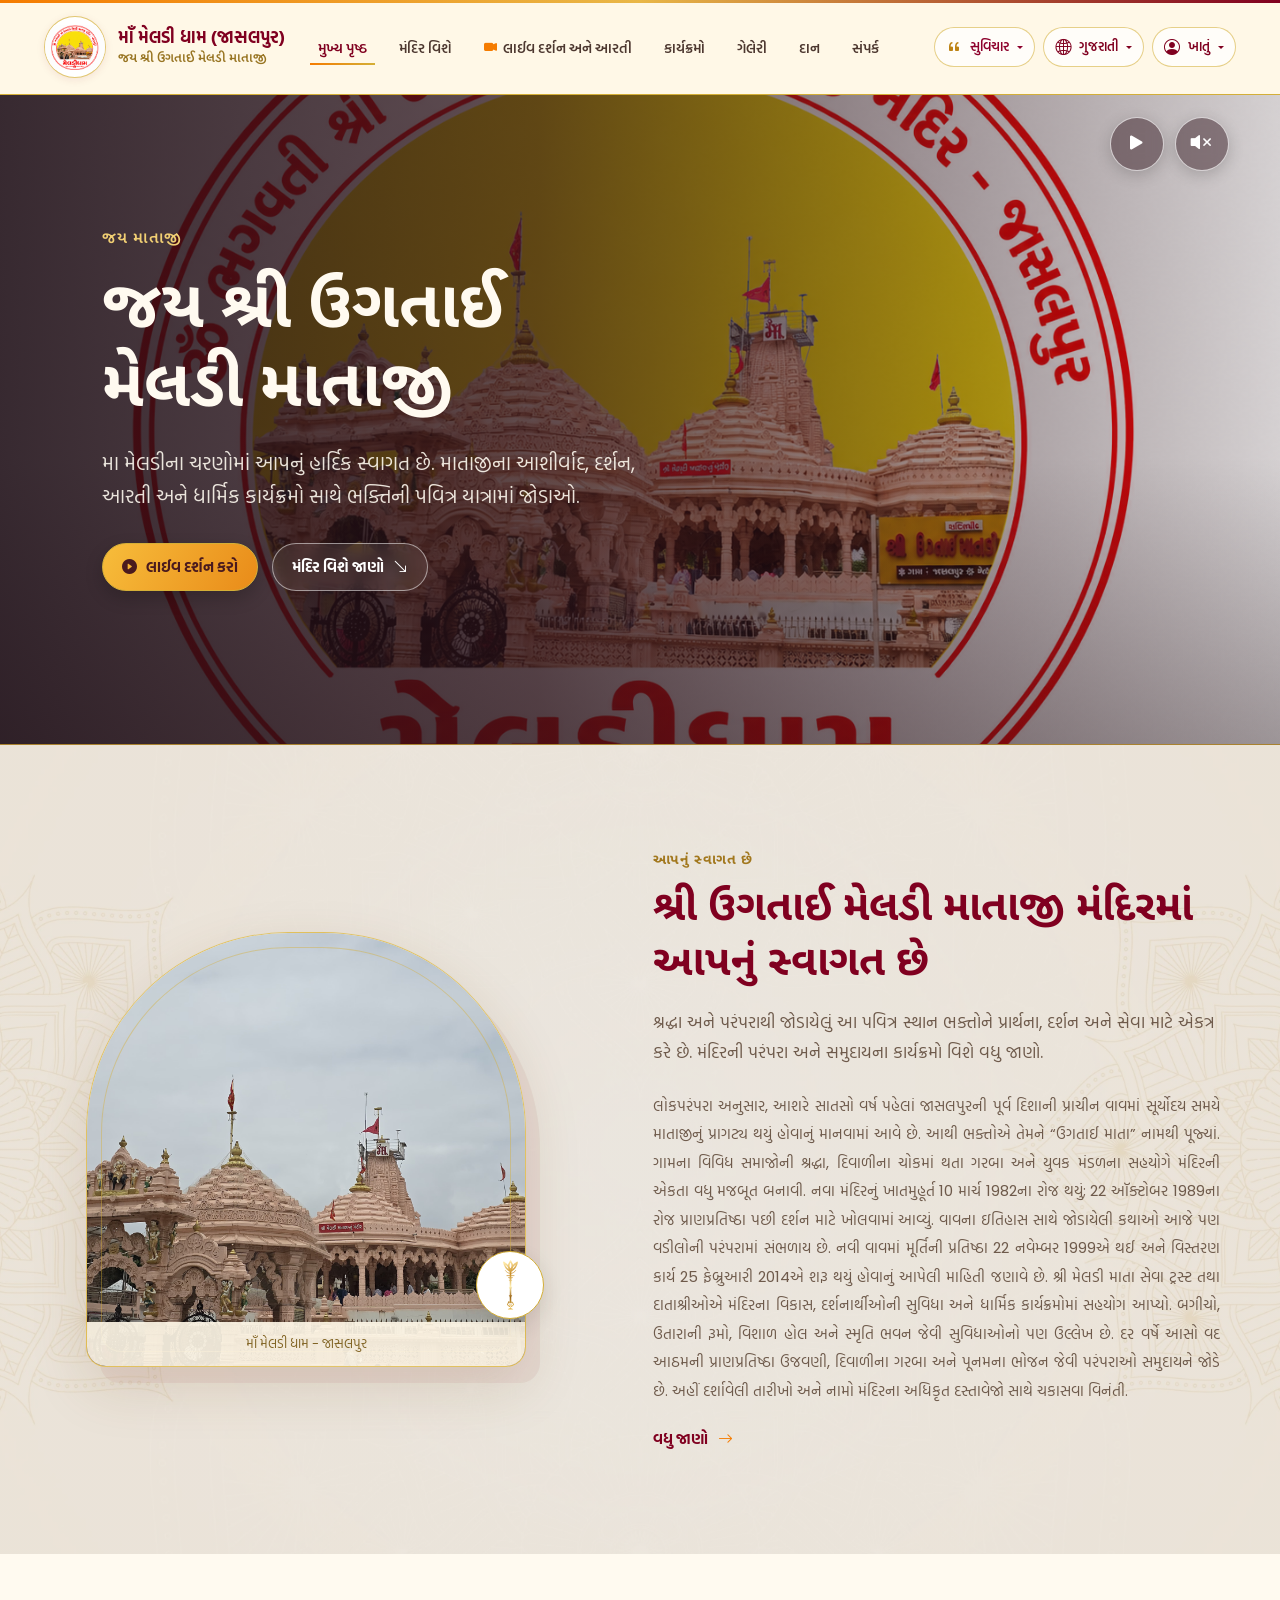
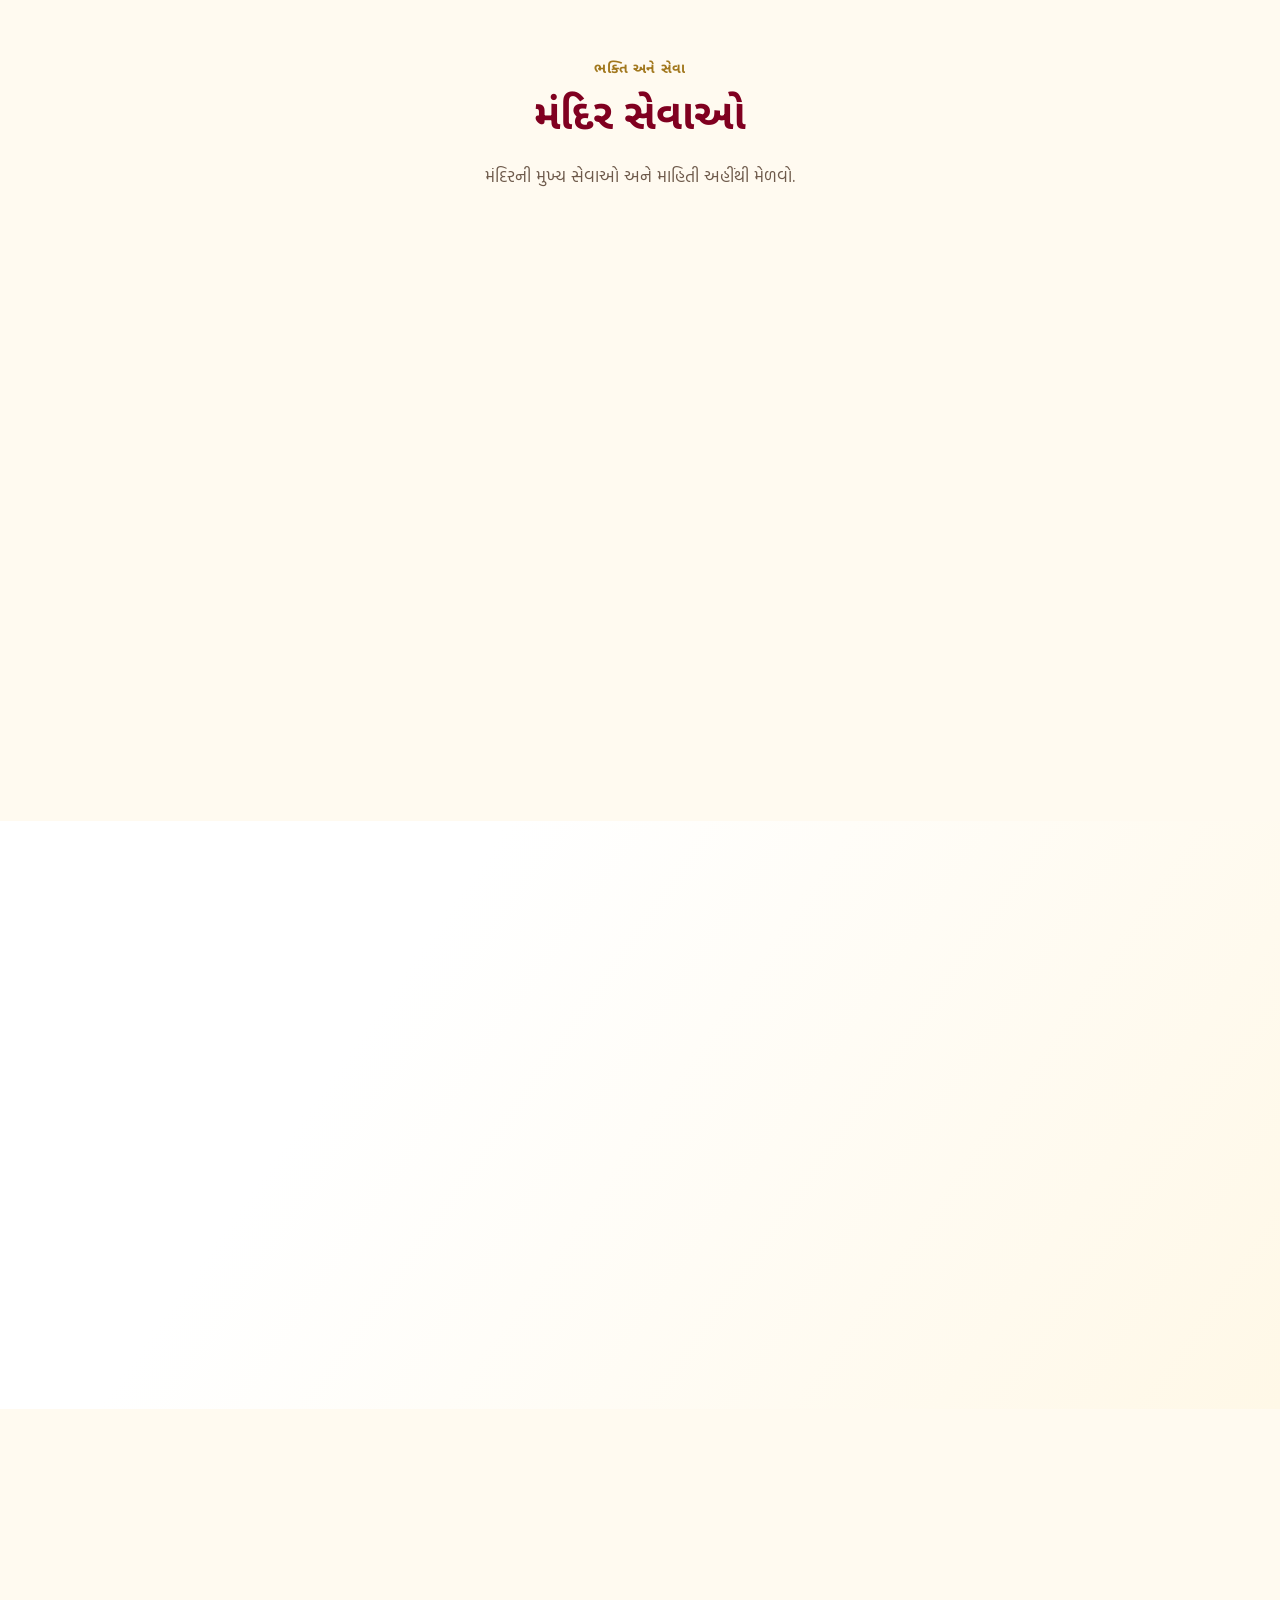
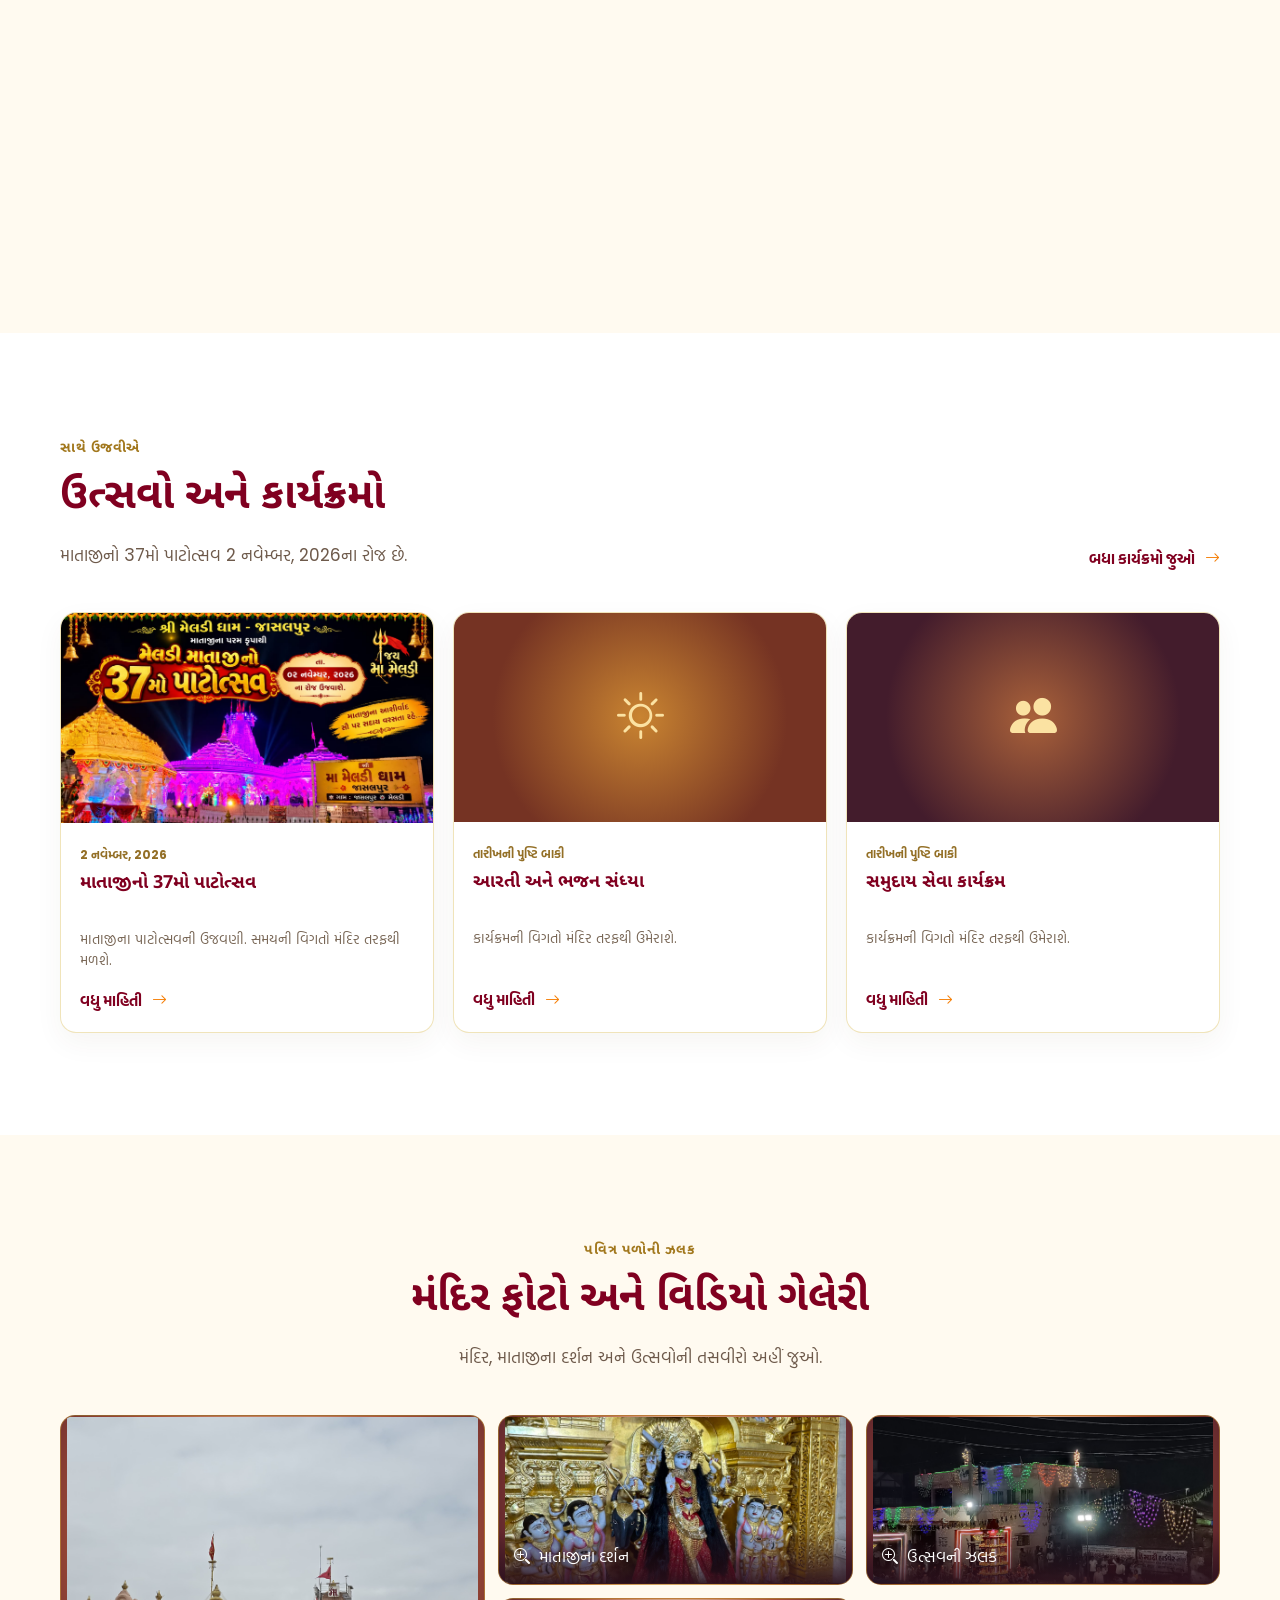
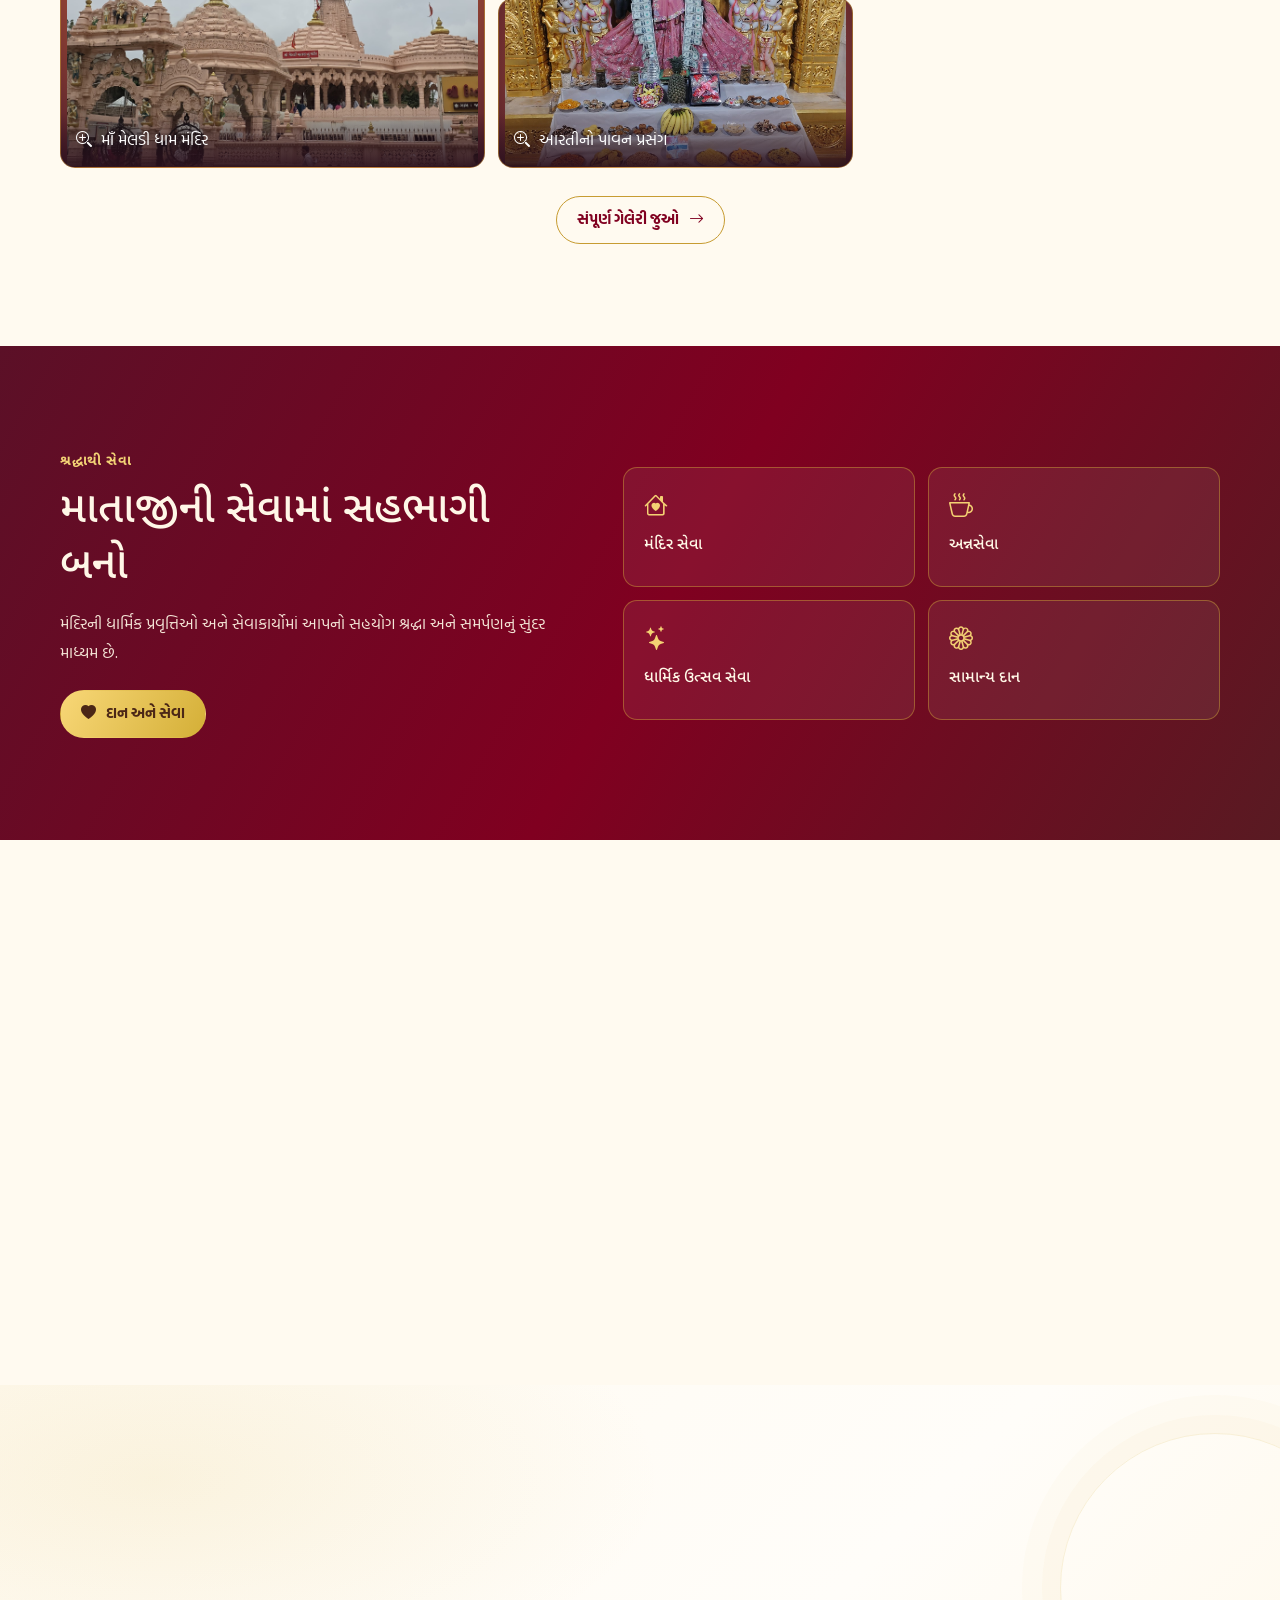
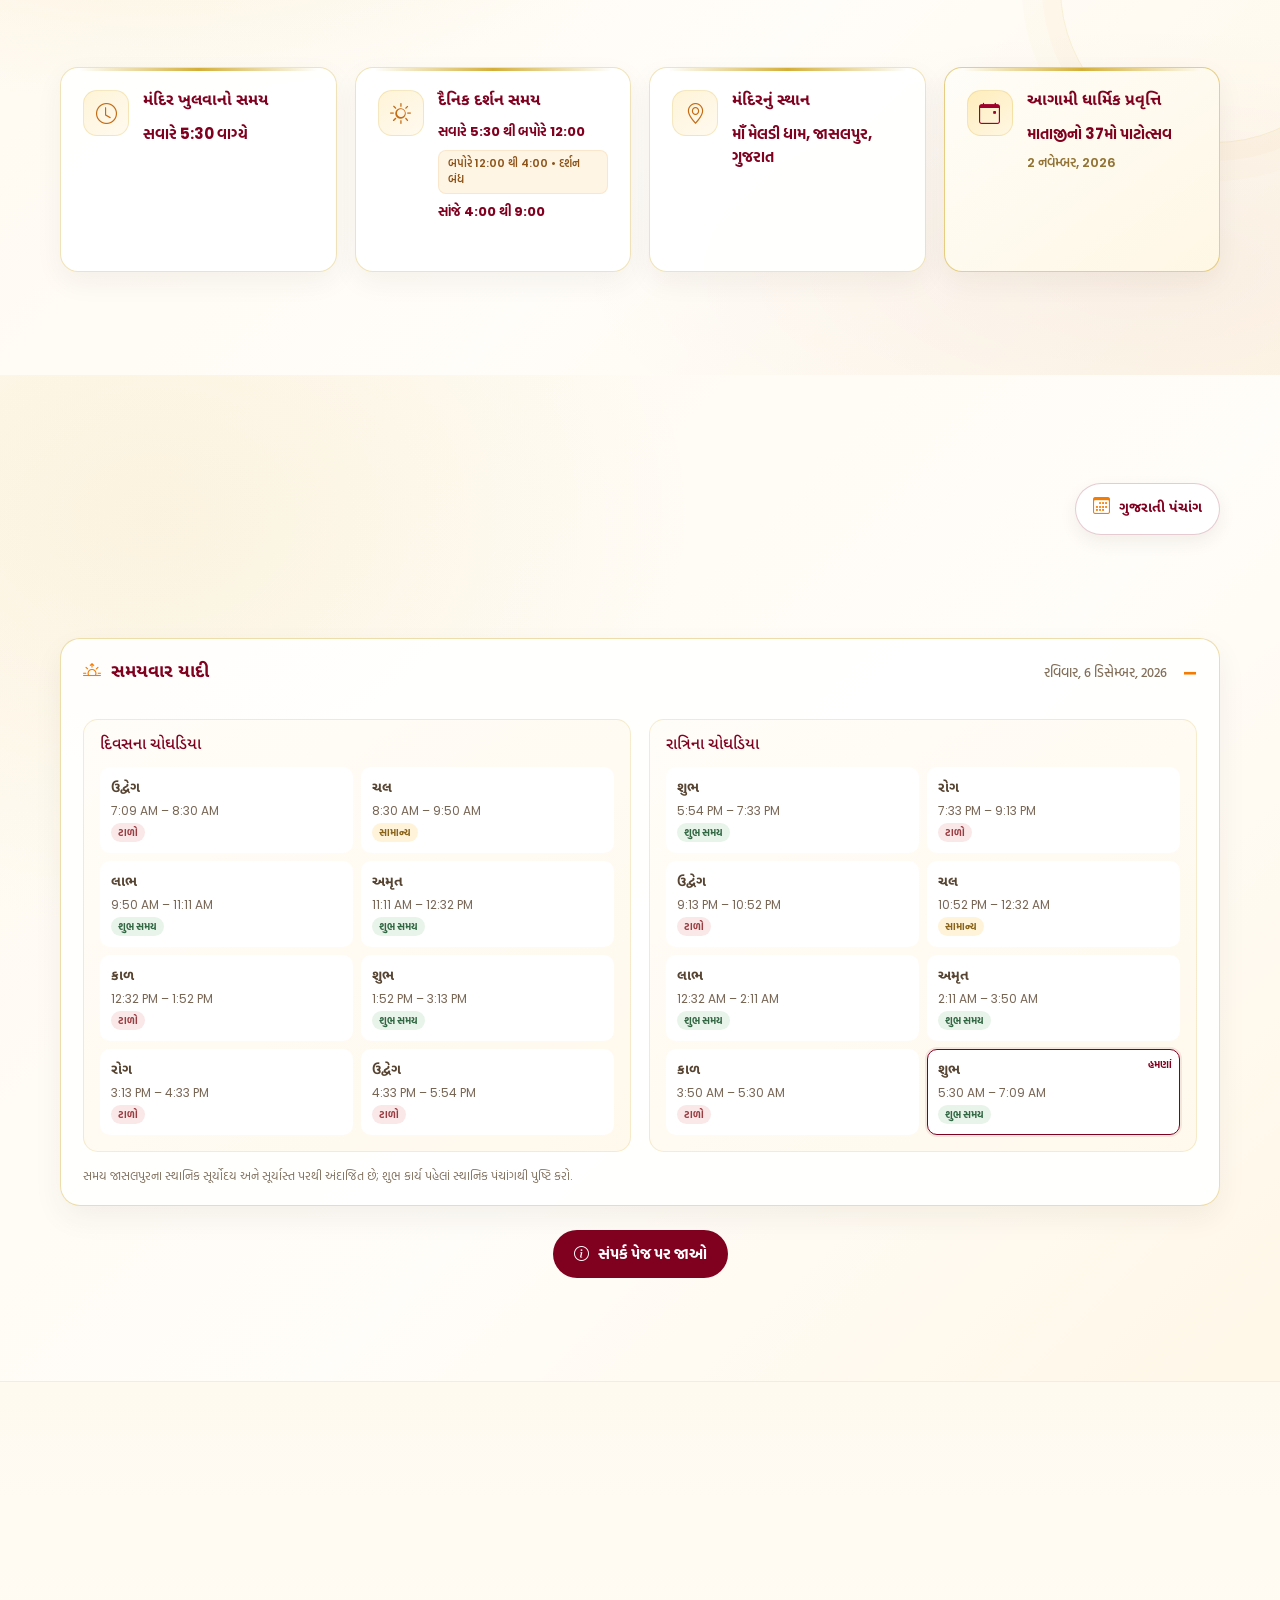
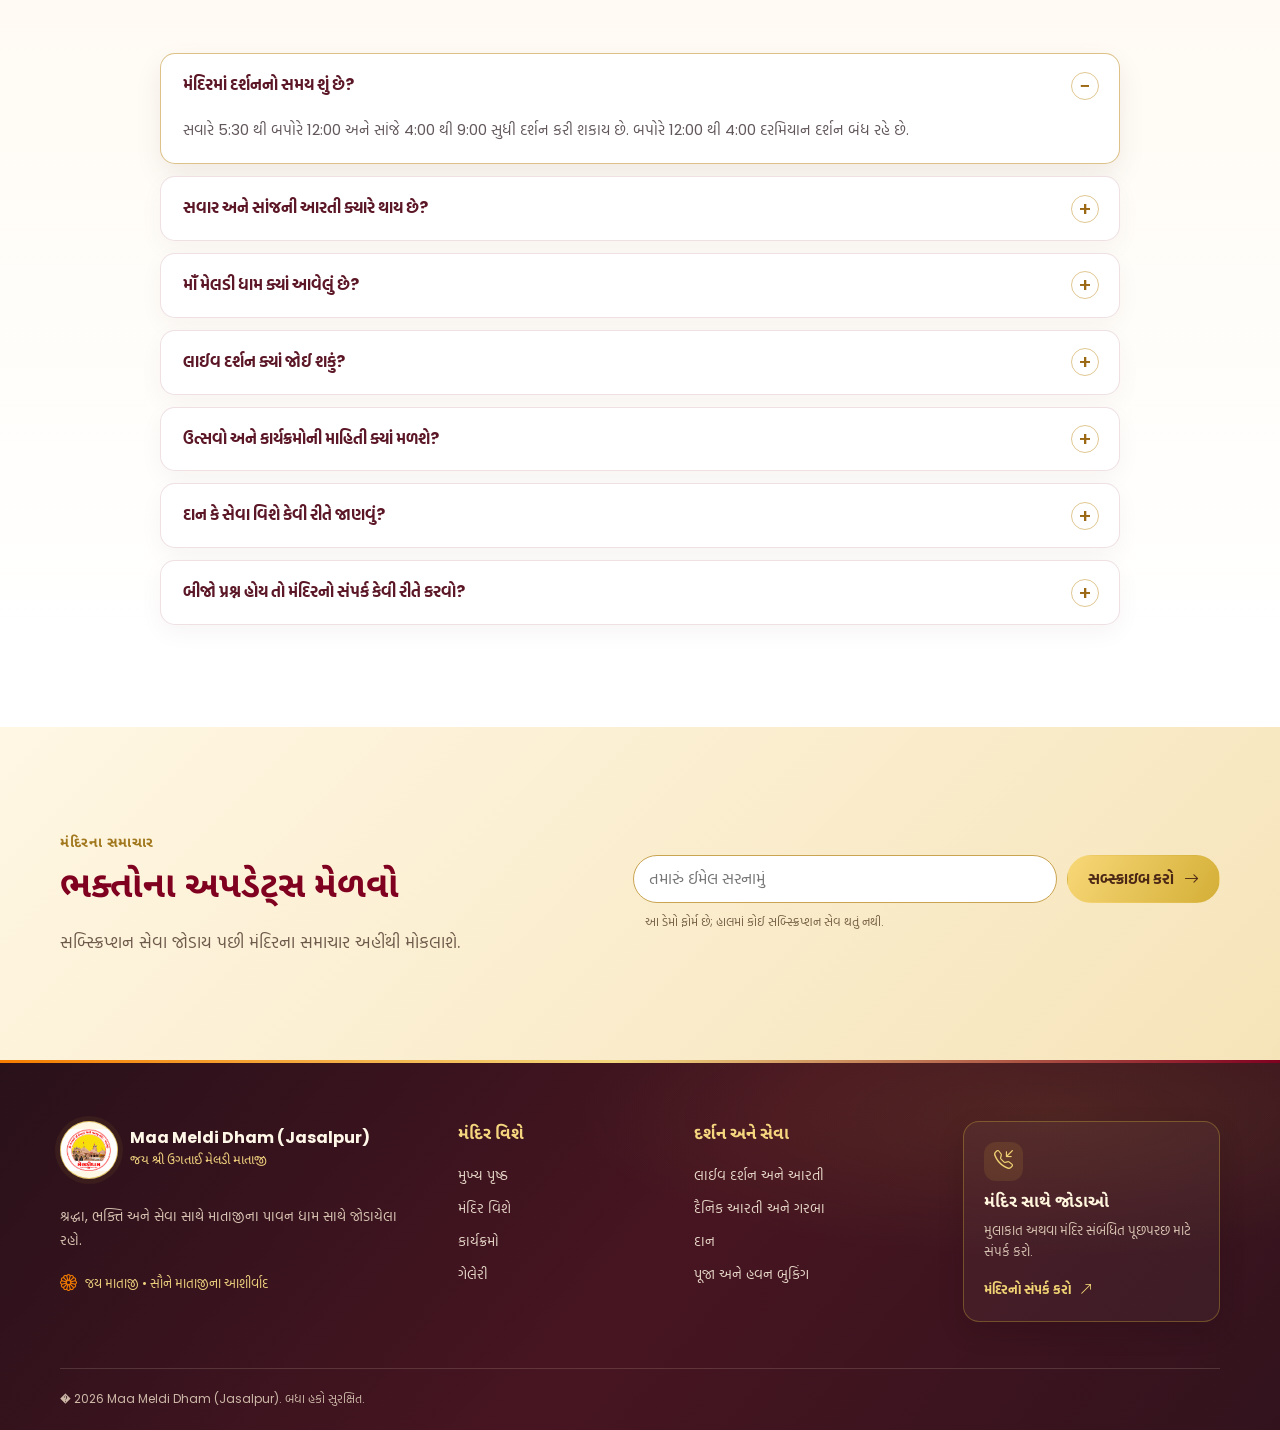
==== index.html @ 7992f013 "update on 03/11/2026" ====
<!doctype html>
<html lang="gu">
<head>
  <meta charset="utf-8">
  <meta name="viewport" content="width=device-width, initial-scale=1">
  <meta name="theme-color" content="#fff8e7">
  <meta name="description" content="???? ????? ????? हिन्दी ગુજરાતી ?????, ????, ???? ??? ગુજરાતી????? हिन्दी.">
  <title>Maa Meldi Dham (Jasalpur)</title>
  <link rel="preconnect" href="https://fonts.googleapis.com">
  <link rel="preconnect" href="https://fonts.gstatic.com" crossorigin>
  <link href="https://fonts.googleapis.com/css2?family=Hind+Vadodara:wght@400;500;600;700&family=Noto+Sans+Gujarati:wght@400;500;600;700&display=swap" rel="stylesheet">
  <link href="https://fonts.googleapis.com/css2?family=Poppins:wght@400;500;600;700&display=swap" rel="stylesheet">
  <link href="https://cdn.jsdelivr.net/npm/bootstrap@5.3.3/dist/css/bootstrap.min.css" rel="stylesheet">
  <link href="https://cdn.jsdelivr.net/npm/bootstrap-icons@1.11.3/font/bootstrap-icons.min.css" rel="stylesheet">
  <link href="css/style.css" rel="stylesheet">
</head>
<body data-page="home">
  <header class="site-header" id="siteHeader">
    <nav class="navbar navbar-expand-xl temple-navbar" aria-label="Main navigation">
      <div class="container-fluid header-shell">
        <a class="brand-lockup" href="index.html" aria-label="જય શ્રી ઉગતાઈ મેલડી માતાજી">
          <span class="brand-mark">
            <img src="assets/images/ugtai-mataji-logo.png" alt="જય શ્રી ઉગતાઈ મેલડી માતાજી" onerror="this.onerror=null;this.src='assets/image/logo.png'">
          </span>
          <span class="brand-copy">
            <span class="brand-name">માઁ મેલડી ધામ (જાસલપુર)</span>
            <span class="brand-subtitle" lang="gu">જય શ્રી ઉગતાઈ મેલડી માતાજી</span>
          </span>
        </a>

        <button class="navbar-toggler menu-toggle" type="button" data-bs-toggle="collapse" data-bs-target="#headerNavigation" aria-controls="headerNavigation" aria-expanded="false" aria-label="Toggle navigation">
          <span class="toggle-lines" aria-hidden="true"><span></span><span></span><span></span></span>
        </button>

        <div class="collapse navbar-collapse" id="headerNavigation">
          <ul class="navbar-nav primary-nav mx-xl-auto">
            <li class="nav-item"><a class="nav-link" href="index.html" data-i18n="navHome">Home</a></li>
            <li class="nav-item"><a class="nav-link" href="about.html" data-i18n="navAbout">About</a></li>
            <li class="nav-item"><a class="nav-link" href="live-darshan.html"><i class="bi bi-camera-video-fill live-icon" aria-hidden="true"></i> <span data-i18n="navLive">Live Darshan &amp; Aarti</span></a></li>
            <li class="nav-item"><a class="nav-link" href="events.html" data-i18n="navEvents">Events</a></li>
            <li class="nav-item"><a class="nav-link" href="gallery.html" data-i18n="navGallery">Gallery</a></li>
            <li class="nav-item"><a class="nav-link" href="donation.html" data-i18n="navDonation">Donation</a></li>
            <li class="nav-item"><a class="nav-link" href="contact.html" data-i18n="navContact">Contact</a></li>
          </ul>

          <div class="header-actions">
            <div class="dropdown thought-dropdown"><button type="button" class="action-button thought-button dropdown-toggle" id="thoughtMenu" data-bs-toggle="dropdown" aria-expanded="false"><i class="bi bi-quote" aria-hidden="true"></i><span data-i18n="thoughtButton">સુવિચાર</span></button><div class="dropdown-menu dropdown-menu-end thought-menu" aria-labelledby="thoughtMenu"><span class="thought-menu-kicker" data-i18n="thoughtKicker">આજનો સુવિચાર</span><p data-i18n="thoughtText">સેવા, શ્રદ્ધા અને સદભાવથી જીવન સુંદર બને છે.</p><span class="thought-menu-blessing" data-i18n="thoughtBlessing">જય માતાજી</span></div></div>
            <div class="dropdown">
              <button type="button" class="action-button language-button dropdown-toggle" id="languageMenu" data-bs-toggle="dropdown" aria-expanded="false" aria-label="Select language">
                <i class="bi bi-globe2" aria-hidden="true"></i><span class="selected-language">ગુજરાતી</span>
              </button>
              <ul class="dropdown-menu dropdown-menu-end temple-menu" aria-labelledby="languageMenu">
                <li><button class="dropdown-item language-option" type="button" data-language="gu" data-label="ગુજરાતી"><span lang="gu">ગુજરાતી</span><i class="bi bi-check2 selected-check" aria-hidden="true"></i></button></li>
                <li><button class="dropdown-item language-option" type="button" data-language="hi" data-label="हिन्दी"><span lang="hi">हिन्दी</span><i class="bi bi-check2 selected-check" aria-hidden="true"></i></button></li>
                <li><button class="dropdown-item language-option" type="button" data-language="en" data-label="English"><span>English</span><i class="bi bi-check2 selected-check" aria-hidden="true"></i></button></li>
              </ul>
            </div>
            <div class="dropdown">
              <button type="button" class="action-button account-button dropdown-toggle" id="accountMenu" data-bs-toggle="dropdown" aria-expanded="false" aria-label="Account menu">
                <i class="bi bi-person-circle" aria-hidden="true"></i><span class="account-label" data-i18n="account">Account</span>
              </button>
              <ul class="dropdown-menu dropdown-menu-end temple-menu account-menu" aria-labelledby="accountMenu">
                <li data-auth="signed-out"><a class="dropdown-item" href="login.html"><i class="bi bi-box-arrow-in-right" aria-hidden="true"></i><span data-i18n="login">Login</span></a></li>
                <li data-auth="signed-in" hidden><a class="dropdown-item" href="profile.html"><i class="bi bi-person" aria-hidden="true"></i><span data-i18n="profile">My Profile</span></a></li>
                <li data-auth="signed-in" hidden><button class="dropdown-item" type="button" data-auth-logout><i class="bi bi-box-arrow-right" aria-hidden="true"></i><span data-i18n="logout">Logout</span></button></li>
              </ul>
            </div>
          </div>
        </div>
      </div>
    </nav>
  </header>

  <main class="home-page" id="pageContent">
    <section class="home-hero" aria-label="ગુજરાતી ?????">
      <div class="home-video-stage home-carousel">
        <video id="homeHeroVideo" class="hero-video" autoplay muted playsinline preload="metadata" poster="assets/image/logo.png" aria-label="???? ????? ????? हिन्दी ગુજરાતી? हिन्दी ?????">
          <source src="assets/videos/MaaMeldi%20video.mp4" type="video/mp4">
          ????? ગુજરાતી हिन्दी ગુજરાતી ???.
        </video>
        <div class="hero-shade"></div>
        <div class="hero-content">
          <span class="hero-kicker" data-i18n="heroKicker">?? हिन्दी</span>
          <h1 data-i18n="heroTitle">?? ???? ????? ????? हिन्दी</h1>
          <p data-i18n="heroIntro">?? ગુજરાતી ગુજરાતી ????? ગુજરાતી हिन्दी ??. ગુજરાતી? ગુજરાતી?, ?????, ???? ??? ગુજરાતી ગુજરાતી??? ???? ગુજરાતી हिन्दी ગુજરાતી?? ?????.</p>
          <div class="hero-actions">
            <a class="hero-primary" href="live-darshan.html"><i class="bi bi-play-circle-fill" aria-hidden="true"></i><span data-i18n="heroLive">???? ????? ???</span></a>
            <a class="hero-secondary" href="#welcome"><span data-i18n="heroExplore">????? ???? ????</span><i class="bi bi-arrow-down-right" aria-hidden="true"></i></a>
          </div>
        </div>
        <div class="video-controls" role="group" aria-label="हिन्दी ગુજરાતી">
          <button class="video-control" id="videoToggle" type="button" aria-label="हिन्दी हिन्दी" data-i18n-aria="videoPause"><i class="bi bi-pause-fill" aria-hidden="true"></i></button>
          <button class="video-control" id="audioToggle" type="button" aria-label="????? ???? ???" data-i18n-aria="audioUnmute"><i class="bi bi-volume-mute-fill" aria-hidden="true"></i></button>
        </div>
      </div>
    </section>

    <section class="temple-welcome" id="welcome">
      <div class="section-wrap welcome-grid">
        <div class="welcome-visual reveal"><div class="welcome-image-frame"><img src="assets/image/Mandir.jpg" alt="માઁ મેલડી ધામ, જાસલપુર મંદિર" width="720" height="720" loading="lazy"><span class="image-caption" data-i18n="templePhotoCaption">માઁ મેલડી ધામ - જાસલપુર</span></div><span class="welcome-stamp" aria-hidden="true"><svg class="trishul-icon" viewBox="0 0 64 128" fill="none" xmlns="http://www.w3.org/2000/svg" aria-hidden="true"><defs><linearGradient id="trishulGold" x1="12" y1="10" x2="51" y2="114" gradientUnits="userSpaceOnUse"><stop stop-color="#ffe9a6"/><stop offset=".28" stop-color="#c78b24"/><stop offset=".55" stop-color="#fff0b3"/><stop offset=".78" stop-color="#9b6415"/><stop offset="1" stop-color="#e6b94f"/></linearGradient></defs><g stroke="url(#trishulGold)" stroke-linecap="round" stroke-linejoin="round"><path stroke-width="4" d="M32 26V108"/><path stroke-width="4" d="M31 28C23 24 17 17 15 6C23 11 29 17 32 27"/><path stroke-width="4" d="M33 28C41 24 47 17 49 6C41 11 35 17 32 27"/><path stroke-width="4" d="M32 27C26 21 26 12 32 3C38 12 38 21 32 27Z"/><path stroke-width="2" d="M31 34C25 34 22 31 19 27M33 34C39 34 42 31 45 27M23 40H41M27 45H37M29 52H35M29 70H35M29 91H35"/><path stroke-width="2.5" d="M27 108H37L40 115L32 121L24 115L27 108Z"/><path stroke-width="1.5" d="M29 113H35M28 117H36M30 26L32 21L34 26M30 47L32 44L34 47M30 73L32 70L34 73M30 94L32 91L34 94"/></g><path d="M32 123C29 123 27 125 25 127H39C37 125 35 123 32 123Z" fill="url(#trishulGold)"/></svg></span></div>
        <div class="welcome-copy reveal"><span class="section-eyebrow" data-i18n="welcomeEyebrow">????? हिन्दी ??</span><h2 data-i18n="welcomeTitle">???? ????? ????? हिन्दी ગુજરાતી? ????? हिन्दी ??</h2><p data-i18n="welcomeText">ગુજરાતી ??? ગુજરાતી? ગુજરાતી?? ? हिन्दी ????? ગુજરાતી ગુજરાતી??, ????? ??? ???? ???? ????? ??? ??. ગુજરાતી हिन्दी, ગુજરાતી? ગુજરાતી??? ??? ગુજરાતી? ????? ???? ??? ????.</p><p class="welcome-detail" data-i18n="welcomeDetail">ગુજરાતી?? हिन्दी, ???? ????? ???? हिन्दी ગુજરાતી?? ????? हिन्दी ગુજરાતી हिन्दी ગુજરાતી? ???? ગુજરાતી?? ગુજરાતી? ???? ગુજરાતી ગુજરાતી? ??? ??. ??? हिन्दी ????? �????? ????� ????? ગુજરાતી. ????? ????? ગુજરાતી ગુજરાતી, ગુજરાતી? हिन्दी ??? ???? ??? ???? हिन्दी हिन्दी ગુજરાતી ???? ??? ????? ?????. ??? ગુજરાતી? ગુજરાતી??? 10 ????? 1982?? ??? ????; 22 ગુજરાતી 1989?? ??? ગુજરાતીગુજરાતી ??? ????? ???? ગુજરાતી? हिन्दी. ????? हिन्दी ???? ગુજરાતી? ???? ??? ?? ગુજરાતી ગુજરાતી?? हिन्दी ??. ??? हिन्दी ગુજરાતી? ગુજરાતી?? 22 ગુજરાતી 1999? ?? ??? ગુજરાતી ????? 25 ગુજરાતી?? 2014? ??? ???? ગુજરાતી ????? हिन्दी ????? ??. ???? ????? ???? ???? हिन्दी ??? ગુજરાતી??? ગુજરાતી ?????, ગુજરાતીहिन्दी हिन्दी ??? ગુજરાતી ગુજરાતીहिन्दी ????? ?????. ?????, ગુજરાતી ????, ????? ??? ??? हिन्दी ??? ???? ગુજરાતી?? ?? हिन्दी ??. ?? ????? ??? ?? ????? ગુજરાતીગુજરાતી ?????, ગુજરાતી? ???? ??? हिन्दी ???? ???? ગુજરાતી ગુજરાતી? ???? ??. ???? ગુજરાતી?? हिन्दी ??? ???? ગુજરાતી हिन्दी ગુજરાતી?? ???? हिन्दी हिन्दी.</p><a class="text-link" href="about.html"><span data-i18n="learnMore">??? ????</span><i class="bi bi-arrow-right"></i></a></div>
      </div>
    </section>

    <section class="services-section section-tint" id="services">
      <div class="section-wrap"><div class="section-heading reveal"><span class="section-eyebrow" data-i18n="servicesEyebrow">????? ??? ????</span><h2 data-i18n="servicesTitle">????? ?????</h2><p data-i18n="servicesIntro">ગુજરાતી ????? ????? ??? हिन्दी हिन्दी ?????.</p></div>
        <div class="service-grid">
          <a class="service-card reveal" href="live-darshan.html"><span class="service-icon"><i class="bi bi-camera-video-fill"></i></span><h3 data-i18n="serviceLive">???? ?????</h3><p data-i18n="serviceLiveText">ગુજરાતી? ????? ???? ???? ??? ???.</p><span class="service-link" data-i18n="learnMore">??? ???? <i class="bi bi-arrow-up-right"></i></span></a>
          <a class="service-card reveal" href="live-darshan.html"><span class="service-icon"><i class="bi bi-music-note-beamed"></i></span><h3 data-i18n="serviceAarti">???? ??? ???</h3><p data-i18n="serviceAartiText">???? ??? ????? हिन्दी ?????.</p><span class="service-link" data-i18n="learnMore">??? ???? <i class="bi bi-arrow-up-right"></i></span></a>
          <a class="service-card reveal" href="events.html"><span class="service-icon"><i class="bi bi-calendar-heart-fill"></i></span><h3 data-i18n="serviceEvents">ગુજરાતી ગુજરાતી???</h3><p data-i18n="serviceEventsText">????? ગુજરાતી????? ????? ???.</p><span class="service-link" data-i18n="learnMore">??? ???? <i class="bi bi-arrow-up-right"></i></span></a>
          <a class="service-card reveal" href="gallery.html"><span class="service-icon"><i class="bi bi-images"></i></span><h3 data-i18n="serviceGallery">????? हिन्दी</h3><p data-i18n="serviceGalleryText">ગુજરાતી ???? ??? हिन्दी ???.</p><span class="service-link" data-i18n="learnMore">??? ???? <i class="bi bi-arrow-up-right"></i></span></a>
          <a class="service-card reveal" href="donation.html"><span class="service-icon"><i class="bi bi-heart-fill"></i></span><h3 data-i18n="serviceDonation">??? ??? ????</h3><p data-i18n="serviceDonationText">ગુજરાતી ???? ???? ?????.</p><span class="service-link" data-i18n="learnMore">??? ???? <i class="bi bi-arrow-up-right"></i></span></a>
          <a class="service-card reveal" href="contact.html"><span class="service-icon"><i class="bi bi-fire"></i></span><h3 data-i18n="servicePuja">???? ??? ??? हिन्दी</h3><p data-i18n="servicePujaText">???? ગુજરાતી हिन्दी ???? हिन्दी ???.</p><span class="service-link" data-i18n="learnMore">??? ???? <i class="bi bi-arrow-up-right"></i></span></a>
        </div>
      </div>
    </section>

    <section class="live-section" id="live-darshan">
      <div class="section-wrap live-grid"><div class="live-copy reveal"><span class="section-eyebrow" data-i18n="liveEyebrow">ગુજરાતી? ?????</span><h2 data-i18n="liveHeading">???? ????? ??? ????</h2><p data-i18n="liveDescription">ગુજરાતી? हिन्दी ???? ગુજરાતી ??? ??? ??? हिन्दी ????? ??? ????.</p><span class="status-note"><i class="bi bi-info-circle"></i><span data-i18n="streamPlaceholder">???? ગુજરાતી?? ????? ગુજરાતી? ???? ??.</span></span><a class="button-maroon" href="live-darshan.html"><i class="bi bi-camera-video"></i><span data-i18n="liveButton">???? ????? ???</span></a></div>
        <div class="live-frame reveal"><div class="live-video"><iframe src="https://www.youtube.com/embed/RiUkaehpG-k?si=VkWaFSAsbFSZZuL7" title="Maa Meldi Dham Jasalpur darshan video" loading="lazy" allow="accelerometer; autoplay; clipboard-write; encrypted-media; gyroscope; picture-in-picture; web-share" referrerpolicy="strict-origin-when-cross-origin" allowfullscreen></iframe></div></div>
      </div>
    </section>

    <section class="aarti-section section-tint" id="aarti">
      <div class="section-wrap"><div class="section-heading reveal"><span class="section-eyebrow" data-i18n="aartiEyebrow">ગુજરાતી ????</span><h2 data-i18n="aartiTitle">????? ???? ??? ???</h2><p data-i18n="aartiIntro">??? ??? हिन्दी ????? ????? ????? ????? ??? ???? ગુજરાતી.</p></div>
        <div class="aarti-grid"><article class="aarti-card has-audio reveal"><i class="bi bi-sunrise"></i><div><h3 data-i18n="morningAarti">हिन्दी ????</h3><p data-i18n="morningAartiTime">સવારે 6:00 AM</p></div><div class="aarti-player"><button class="aarti-play" type="button" data-aarti-toggle aria-label="Play aarti" data-i18n-aria="playAartiAudio"><i class="bi bi-play-fill" aria-hidden="true"></i></button><div class="aarti-progress"><input type="range" min="0" max="100" value="0" step="0.1" aria-label="Seek aarti audio" data-i18n-aria="seekAartiAudio" data-aarti-seek><div class="aarti-time"><span data-aarti-current>0:00</span><span data-aarti-duration>--:--</span></div></div><audio class="aarti-audio" preload="metadata" data-aarti-audio data-i18n-aria="morningAarti"><source src="assets/image/Maa%20Meldi%20aarti.mpeg" type="audio/mpeg"></audio></div></article><article class="aarti-card has-audio reveal"><i class="bi bi-sunset"></i><div><h3 data-i18n="eveningAarti">हिन्दी ????</h3><p data-i18n="eveningAartiTime">સાંજે 6:30 PM</p></div><div class="aarti-player"><button class="aarti-play" type="button" data-aarti-toggle aria-label="Play aarti" data-i18n-aria="playAartiAudio"><i class="bi bi-play-fill" aria-hidden="true"></i></button><div class="aarti-progress"><input type="range" min="0" max="100" value="0" step="0.1" aria-label="Seek aarti audio" data-i18n-aria="seekAartiAudio" data-aarti-seek><div class="aarti-time"><span data-aarti-current>0:00</span><span data-aarti-duration>--:--</span></div></div><audio class="aarti-audio" preload="metadata" data-aarti-audio data-i18n-aria="eveningAarti"><source src="assets/image/Aarti%20Maa%20Meldi.mp3" type="audio/mpeg"></audio></div></article><article class="aarti-card reveal"><i class="bi bi-music-note-list"></i><div><h3 data-i18n="bhajans">ગરબા</h3><p data-i18n="audioPending">हिन्दी ????? ગુજરાતી? ????</p></div><button class="audio-placeholder" type="button" disabled aria-label="????? ???? हिन्दी हिन्दी ???" data-i18n-aria="audioUnavailable"><i class="bi bi-play-fill"></i></button></article></div>
      </div>
    </section>

    <section class="events-section" id="events">
      <div class="section-wrap"><div class="section-heading section-heading-row reveal"><div><span class="section-eyebrow" data-i18n="eventsEyebrow">???? ?????</span><h2 data-i18n="eventsTitle">हिन्दी ??? ગુજરાતી???</h2><p data-i18n="eventsIntro">????? ગુજરાતી????? हिन्दी ????? ????? हिन्दी ??? ??? ગુજરાતી.</p></div><a class="text-link" href="events.html"><span data-i18n="eventsAll">??? ગુજરાતી??? ???</span><i class="bi bi-arrow-right"></i></a></div>
        <div class="event-grid"><article class="event-card reveal"><div class="event-art event-art-one"><img src="assets/image/Maa%20Event.jpeg" alt="માતાજીનો 37મો પાટોત્સવ, માઁ મેલડી ધામ જાસલપુર" loading="lazy"></div><div class="event-body"><span class="event-tag" data-i18n="patotsavDate">2 નવેમ્બર, 2026</span><h3 data-i18n="eventOne">????? ????? ?????</h3><p data-i18n="patotsavDescription">માતાજીના પાટોત્સવની ઉજવણી. સમયની વિગતો મંદિર તરફથી મળશે.</p><a href="events.html" class="text-link"><span data-i18n="moreInfo">??? हिन्दी</span><i class="bi bi-arrow-right"></i></a></div></article><article class="event-card reveal"><div class="event-art event-art-two"><i class="bi bi-brightness-high"></i></div><div class="event-body"><span class="event-tag" data-i18n="datePending">ગુજરાતી हिन्दी ????</span><h3 data-i18n="eventTwo">???? ??? ??? हिन्दी</h3><p data-i18n="eventPending">ગુજરાતી???? ????? ????? ????? ગુજરાતી.</p><a href="events.html" class="text-link"><span data-i18n="moreInfo">??? हिन्दी</span><i class="bi bi-arrow-right"></i></a></div></article><article class="event-card reveal"><div class="event-art event-art-three"><i class="bi bi-people-fill"></i></div><div class="event-body"><span class="event-tag" data-i18n="datePending">ગુજરાતી हिन्दी ????</span><h3 data-i18n="eventThree">हिन्दी ???? ગુજરાતી??</h3><p data-i18n="eventPending">ગુજરાતી???? ????? ????? ????? ગુજરાતી.</p><a href="events.html" class="text-link"><span data-i18n="moreInfo">??? हिन्दी</span><i class="bi bi-arrow-right"></i></a></div></article></div>
      </div>
    </section>

    <section class="gallery-section section-tint" id="gallery">
      <div class="section-wrap"><div class="section-heading reveal"><span class="section-eyebrow" data-i18n="galleryEyebrow">हिन्दी ????? ???</span><h2 data-i18n="galleryTitle">????? ???? ??? हिन्दी हिन्दी</h2><p data-i18n="galleryIntro">ગુજરાતી हिन्दी ???? ????? ??? हिन्दी ???? ગુજરાતી.</p></div>
        <div class="gallery-grid"><button class="gallery-tile gallery-tile-large reveal" type="button" data-gallery-image="assets/image/Mandir.jpg" data-gallery-caption="Maa Meldi Dham temple" data-gallery-caption-key="galleryTemplePhoto"><img src="assets/image/Mandir.jpg" alt="Maa Meldi Dham temple in Jasalpur" loading="lazy"><span class="gallery-overlay"><i class="bi bi-zoom-in"></i><span data-i18n="galleryTemplePhoto">માઁ મેલડી ધામ મંદિર</span></span></button><button class="gallery-tile reveal" type="button" data-gallery-image="assets/image/IMG-20250519-WA0029.jpg" data-gallery-caption="Darshan of Mataji" data-gallery-caption-key="galleryMatajiDarshan"><img src="assets/image/IMG-20250519-WA0029.jpg" alt="Darshan of Mataji at Maa Meldi Dham" loading="lazy"><span class="gallery-overlay"><i class="bi bi-zoom-in"></i><span data-i18n="galleryMatajiDarshan">માતાજીના દર્શન</span></span></button><button class="gallery-tile reveal" type="button" data-gallery-image="assets/image/IMG-20241031-WA0061.jpg" data-gallery-caption="Festival celebration" data-gallery-caption-key="galleryFestivalMoment"><img src="assets/image/IMG-20241031-WA0061.jpg" alt="Devotees gathered for a festival at Maa Meldi Dham" loading="lazy"><span class="gallery-overlay"><i class="bi bi-zoom-in"></i><span data-i18n="galleryFestivalMoment">ઉત્સવની ઝલક</span></span></button><button class="gallery-tile reveal" type="button" data-gallery-image="assets/image/IMG-20241010-WA0004.jpg" data-gallery-caption="Aarti and offerings" data-gallery-caption-key="galleryAartiMoment"><img src="assets/image/IMG-20241010-WA0004.jpg" alt="Aarti offerings at the mandir" loading="lazy"><span class="gallery-overlay"><i class="bi bi-zoom-in"></i><span data-i18n="galleryAartiMoment">આરતીનો પાવન પ્રસંગ</span></span></button></div>
        <div class="center-action"><a class="button-outline" href="gallery.html"><span data-i18n="galleryAll">ગુજરાતી हिन्दी ???</span><i class="bi bi-arrow-right"></i></a></div>
      </div>
    </section>

    <section class="seva-section" id="seva">
      <div class="section-wrap seva-wrap"><div class="seva-copy reveal"><span class="section-eyebrow" data-i18n="sevaEyebrow">ગુજરાતી?? ????</span><h2 data-i18n="sevaTitle">ગુજરાતી? ગુજરાતી हिन्दी ???</h2><p data-i18n="sevaIntro">ગુજરાતી ગુજરાતી ગુજરાતી??? ??? ગુજરાતીहिन्दी ???? ????? ગુજરાતી ??? ગુજરાતી?? ????? हिन्दी ??.</p><a class="button-gold" href="donation.html"><i class="bi bi-heart-fill"></i><span data-i18n="donateNow">??? ??? ????</span></a></div><div class="seva-grid"><article><i class="bi bi-house-heart"></i><h3 data-i18n="templeService">????? ????</h3></article><article><i class="bi bi-cup-hot"></i><h3 data-i18n="foodService">ગુજરાતી?</h3></article><article><i class="bi bi-stars"></i><h3 data-i18n="festivalService">ગુજરાતી ????? ????</h3></article><article><i class="bi bi-flower1"></i><h3 data-i18n="generalDonation">ગુજરાતી ???</h3></article></div></div>
    </section>

    <section class="booking-section section-tint" id="booking"><div class="section-wrap booking-grid"><div class="booking-art reveal"><i class="bi bi-fire"></i><span data-i18n="pujaImage">???? ??? ???</span></div><div class="booking-copy reveal"><span class="section-eyebrow" data-i18n="bookingEyebrow">???? ????</span><h2 data-i18n="bookingTitle">???? ??? ??? हिन्दी</h2><p data-i18n="bookingText">????, ???, ગુજરાતી? ??? ગુજરાતી? ????? ????? ????? हिन्दी ??? ??? ???? ગુજરાતી.</p><span class="status-note"><i class="bi bi-info-circle"></i><span data-i18n="bookingPending">ગુજરાતી? ગુજરાતી??? हिन्दी ???? ??.</span></span><a class="button-maroon" href="contact.html"><span data-i18n="contactTemple">ગુજરાતી हिन्दी ???</span><i class="bi bi-arrow-right"></i></a></div></div></section>

        <section class="highlights-section"><div class="section-wrap"><div class="section-heading reveal"><span class="section-eyebrow" data-i18n="highlightsEyebrow">મુલાકાતની યોજના બનાવો</span><h2 data-i18n="highlightsTitle">મંદિરની માહિતી</h2><p data-i18n="confirmedOnly">આરતીના સમય, મંદિરનું સ્થાન અને પાટોત્સવની માહિતી.</p></div><div class="highlight-grid"><article class="highlight-card highlight-open"><i class="bi bi-clock" aria-hidden="true"></i><div><strong data-i18n="openingHours">મંદિર ખુલવાનો સમય</strong><span class="highlight-value" data-i18n="openingTimeDetails">5:30 AM</span></div></article><article class="highlight-card highlight-darshan"><i class="bi bi-sun" aria-hidden="true"></i><div><strong data-i18n="darshanSchedule">દૈનિક દર્શન સમય</strong><div class="darshan-times"><span class="highlight-value" data-i18n="darshanMorning">5:30 AM થી 12:00 PM</span><span class="darshan-closed" data-i18n="darshanClosed">12:00 PM થી 4:00 PM • દર્શન બંધ</span><span class="highlight-value" data-i18n="darshanEvening">4:00 PM થી 9:00 PM</span></div></div></article><article class="highlight-card highlight-location"><i class="bi bi-geo-alt" aria-hidden="true"></i><div><strong data-i18n="templeLocation">મંદિરનું સ્થાન</strong><a class="highlight-value location-link" href="https://www.google.com/maps/dir/?api=1&amp;destination=23.36026124473463%2C72.33835438863909" target="_blank" rel="noopener noreferrer" data-i18n="locationDetails">Maa Meldi Dham, Jasalpur, Gujarat</a></div></article><article class="highlight-card highlight-event"><i class="bi bi-calendar-event" aria-hidden="true"></i><div><strong data-i18n="nextActivity">આગામી ધાર્મિક પ્રવૃત્તિ</strong><span class="highlight-value" data-i18n="eventOne">માતાજીનો 37મો પાટોત્સવ</span><span class="highlight-note" data-i18n="patotsavDate">2 નવેમ્બર, 2026</span></div></article></div></div></section>

                <section class="choghadiya-home-section" id="contact"><div class="section-wrap"><div class="choghadiya-heading-row"><div class="section-heading reveal"><span class="section-eyebrow" data-i18n="choghadiyaEyebrow">જાસલપુરના શુભ સમય</span><h2 data-i18n="choghadiyaTitle">આજના ચોઘડિયા</h2><p data-i18n="choghadiyaHomeIntro">જાસલપુરના સ્થાનિક સૂર્યોદય અને સૂર્યાસ્ત પ્રમાણે આજના દિવસ અને રાત્રિના સમય.</p></div><button class="calendar-toggle" type="button" data-calendar-button aria-expanded="false" aria-controls="gujaratiCalendarCard"><i class="bi bi-calendar3" aria-hidden="true"></i><span data-calendar-button-label>ગુજરાતી પંચાંગ</span></button></div><section class="gujarati-calendar-card" id="gujaratiCalendarCard" hidden aria-live="polite">
  <div class="calendar-card-date">
    <span class="calendar-icon"><i class="bi bi-calendar-heart-fill" aria-hidden="true"></i></span>
    <div class="calendar-date-copy"><p class="calendar-place" data-calendar-place></p><span class="calendar-label" data-calendar-date-label>તારીખ અને વાર</span><h3 data-calendar-date></h3></div>
  </div>
  <div class="calendar-meta"><p data-calendar-samvat></p><p data-calendar-month></p></div>
  <div class="calendar-sun-grid" data-calendar-sun></div>
  <div class="calendar-brahma" data-calendar-brahma></div>
  <div class="calendar-details-card"><header class="calendar-details-heading"><span data-calendar-more-title>અન્ય માહિતી</span><span class="calendar-method-badge" data-calendar-method>સૂક્ષ્મ પંચાંગ વિગતો</span></header><div class="calendar-details-list" data-calendar-details></div></div>
  <p class="calendar-status" data-calendar-status role="status"></p><button class="calendar-retry" type="button" data-calendar-retry hidden></button><p class="calendar-credit" data-calendar-credit></p>
</section><details class="choghadiya-panel" id="homeChoghadiya" open><summary><span><i class="bi bi-sunrise" aria-hidden="true"></i><span data-i18n="choghadiyaPeriods">સમયવાર યાદી</span></span><time data-choghadiya-date></time></summary><div class="choghadiya-content"><div class="choghadiya-period"><h3 data-i18n="choghadiyaDay">દિવસના ચોઘડિયા</h3><ol data-choghadiya-list="day"></ol></div><div class="choghadiya-period"><h3 data-i18n="choghadiyaNight">રાત્રિના ચોઘડિયા</h3><ol data-choghadiya-list="night"></ol></div></div><p class="choghadiya-note" data-i18n="choghadiyaNote">સમય જાસલપુરના સ્થાનિક સૂર્યોદય અને સૂર્યાસ્ત પરથી અંદાજિત છે; શુભ કાર્ય પહેલાં સ્થાનિક પંચાંગથી પુષ્ટિ કરો.</p></details><div class="choghadiya-home-action"><a class="button-maroon" href="contact.html"><i class="bi bi-info-circle" aria-hidden="true"></i><span data-i18n="contactPageButton">સંપર્ક પેજ પર જાઓ</span></a></div></div></section>

        <section class="faq-section" id="faqs" aria-labelledby="faqHeading">
      <div class="section-wrap faq-shell">
        <header class="section-heading faq-heading reveal"><span class="section-eyebrow" data-faq-eyebrow></span><h2 id="faqHeading" data-faq-title></h2><p data-faq-intro></p></header>
        <div class="faq-list" data-faq-list></div>
      </div>
    </section>
<section class="newsletter-section"><div class="section-wrap newsletter-wrap reveal"><div><span class="section-eyebrow" data-i18n="updatesEyebrow">ગુજરાતી हिन्दी</span><h2 data-i18n="updatesTitle">ગુજરાતી ગુજરાતી ?????</h2><p data-i18n="updatesIntro">ગુજરાતીहिन्दी ???? ????? ??? ગુજરાતી हिन्दी हिन्दी ગુજરાતી.</p></div><form id="updatesForm" class="updates-form"><label class="visually-hidden" for="updatesEmail" data-i18n="emailLabel">???? ગુજરાતી</label><input id="updatesEmail" name="email" type="email" autocomplete="email" required placeholder="हिन्दी ???? ગુજરાતી" data-i18n-placeholder="emailPlaceholder"><button type="submit" class="button-gold"><span data-i18n="subscribe">ગુજરાતી???? ???</span><i class="bi bi-arrow-right"></i></button><p class="form-message" id="updatesMessage" role="status" aria-live="polite" data-i18n="formNotConnected">? ???? ????? ??; हिन्दी ??? ગુજરાતીहिन्दी ??? ???? ???.</p></form></div></section>
  </main>

  <div class="modal fade" id="galleryLightbox" tabindex="-1" aria-hidden="true" aria-label="???? हिन्दी" data-i18n-aria="galleryTitle"><div class="modal-dialog modal-dialog-centered modal-lg"><div class="modal-content lightbox-content"><button type="button" class="btn-close btn-close-white ms-auto" data-bs-dismiss="modal" aria-label="??? ???" data-i18n-aria="close"></button><img id="lightboxImage" src="assets/image/logo.png" alt=""><p id="lightboxCaption" class="text-center"></p></div></div></div>
  <footer class="home-footer">
    <div class="footer-top-rule"></div>
    <div class="section-wrap footer-shell">
      <div class="footer-grid">
        <div class="footer-brand-block">
          <a class="footer-logo" href="index.html" aria-label="જય શ્રી ઉગતાઈ મેલડી માતાજી">
            <span class="footer-logo-mark"><img src="assets/image/logo.png" alt="જય શ્રી ઉગતાઈ મેલડી માતાજી" width="62" height="62" loading="lazy"></span>
            <span class="footer-logo-copy"><strong>Maa Meldi Dham (Jasalpur)</strong><small data-i18n="templeSubtitle">?? ???? ????? ????? हिन्दी</small></span>
          </a>
          <p class="footer-about" data-i18n="footerAbout">ગુજરાતી, ????? ??? ???? ???? ગુજરાતી? ???? ??? ???? ગુજરાતી? ???.</p>
          <div class="footer-blessing"><i class="bi bi-flower1" aria-hidden="true"></i><span data-i18n="footerBlessing">?? हिन्दी � ???? ગુજરાતી? ગુજરાતી?</span></div>
        </div>
        <div class="footer-column">
          <h2 data-i18n="footerExplore">????? ????</h2>
          <a href="index.html" data-i18n="navHome">????? ?????</a>
          <a href="about.html" data-i18n="navAbout">????? ????</a>
          <a href="events.html" data-i18n="navEvents">ગુજરાતી???</a>
          <a href="gallery.html" data-i18n="navGallery">हिन्दी</a>
        </div>
        <div class="footer-column">
          <h2 data-i18n="footerSeva">????? ??? ????</h2>
          <a href="live-darshan.html" data-i18n="navLive">???? ????? ??? ????</a>
          <a href="#aarti" data-i18n="aartiTitle">????? ???? ??? ???</a>
          <a href="donation.html" data-i18n="navDonation">???</a>
          <a href="#booking" data-i18n="bookingTitle">???? ??? ??? हिन्दी</a>
        </div>
        <div class="footer-contact-card">
          <span class="footer-contact-icon"><i class="bi bi-telephone-inbound" aria-hidden="true"></i></span>
          <h2 data-i18n="footerContactTitle">????? ???? ?????</h2>
          <p data-i18n="footerContactText">ગુજરાતી ???? ????? ગુજરાતી हिन्दी ???? हिन्दी ???.</p>
          <a class="footer-contact-link" href="contact.html"><span data-i18n="contactTemple">ગુજરાતી हिन्दी ???</span><i class="bi bi-arrow-up-right" aria-hidden="true"></i></a>
        </div>
      </div>
      <div class="footer-bottom">
        <span>� <span id="currentYear">2026</span> Maa Meldi Dham (Jasalpur). <span data-i18n="footerRights">??? ??? ગુજરાતી?.</span></span>
      </div>
    </div>
  </footer>

  <button class="back-to-top" id="backToTop" type="button" aria-label="ગુજરાતી ??? ?? ???? ???" data-i18n-aria="backToTopAria">
    <span class="backtop-progress" aria-hidden="true">
      <svg viewBox="0 0 40 40" focusable="false"><circle class="progress-track" cx="20" cy="20" r="17"></circle><circle class="progress-value" cx="20" cy="20" r="17"></circle></svg>
      <i class="bi bi-arrow-up"></i>
    </span>
    
  </button>
  <script src="https://cdn.jsdelivr.net/npm/bootstrap@5.3.3/dist/js/bootstrap.bundle.min.js"></script>
  <script src="js/translations.js"></script>
  <script src="js/script.js"></script>
</body>
</html>
---- css/style.css ----
:root {
  --saffron: #f57c00;
  --maroon: #800020;
  --gold: #d4af37;
  --cream: #fff8e7;
  --white: #fff;
  --ink: #38241e;
  --muted: #765a4d;
  --line: rgba(128, 0, 32, .11);
  --header-height: 94px;
}

*, *::before, *::after { box-sizing: border-box; }
html { scroll-behavior: smooth; }
body { margin: 0; color: var(--ink); background: var(--white); font-family: "Poppins", "Hind Vadodara", "Noto Sans Gujarati", sans-serif; }
.site-header { position: sticky; top: 0; z-index: 1030; background: rgba(255, 248, 231, .97); border-bottom: 1px solid var(--gold); transition: box-shadow .25s ease, background-color .25s ease; }
.site-header::before { position: absolute; inset: 0 0 auto; height: 3px; content: ""; background: linear-gradient(90deg, var(--saffron), #e9b747 50%, var(--maroon)); }
.site-header.is-scrolled { background: rgba(255, 248, 231, .99); box-shadow: 0 8px 24px rgba(73, 36, 12, .12); }
.temple-navbar { min-height: var(--header-height); padding: 10px 0; font-family: "Hind Vadodara", "Noto Sans Gujarati", sans-serif; }
.header-shell { max-width: 1600px; padding-inline: clamp(16px, 3.4vw, 56px); }
.brand-lockup { display: inline-flex; align-items: center; flex: 0 0 auto; gap: 12px; color: var(--maroon); text-decoration: none; }
.brand-mark { display: grid; width: 62px; height: 62px; flex: 0 0 62px; place-items: center; overflow: hidden; border: 1px solid rgba(212, 175, 55, .7); border-radius: 50%; background: var(--white); box-shadow: 0 2px 8px rgba(128, 0, 32, .09); }
.brand-mark img { display: block; width: 100%; height: 100%; object-fit: contain; }
.brand-copy { display: flex; flex-direction: column; line-height: 1.2; }
.brand-name { color: var(--maroon); font-size: 17px; font-weight: 700; letter-spacing: .01em; white-space: nowrap; }
.brand-subtitle { margin-top: 4px; color: #987523; font-family: "Noto Sans Gujarati", "Hind Vadodara", sans-serif; font-size: 13px; font-weight: 600; white-space: nowrap; }
.navbar-collapse { align-items: center; }
.primary-nav { align-items: center; gap: clamp(8px, 1.25vw, 21px); }
.primary-nav .nav-link { position: relative; display: inline-flex; align-items: center; min-height: 42px; padding: 8px 2px; color: #4d3830; font-size: 14px; font-weight: 600; white-space: nowrap; transition: color .2s ease; }
.primary-nav .nav-link::after { position: absolute; right: 0; bottom: 3px; left: 0; height: 2px; content: ""; background: linear-gradient(90deg, var(--saffron), var(--gold)); transform: scaleX(0); transform-origin: left; transition: transform .24s ease; }
.primary-nav .nav-link:hover, .primary-nav .nav-link:focus-visible, .primary-nav .nav-link.active { color: var(--maroon); }
.primary-nav .nav-link:hover::after, .primary-nav .nav-link:focus-visible::after, .primary-nav .nav-link.active::after { transform: scaleX(1); }
.live-icon { margin-right: 6px; color: var(--saffron); font-size: 13px; }
.header-actions { display: flex; flex: 0 0 auto; align-items: center; gap: 8px; margin-left: clamp(12px, 1.7vw, 28px); }
.action-button { display: inline-flex; min-height: 40px; align-items: center; justify-content: center; gap: 8px; padding: 7px 11px; border: 1px solid rgba(212, 175, 55, .58); border-radius: 999px; background: rgba(255,255,255,.74); color: var(--maroon); font: inherit; font-size: 13px; font-weight: 600; transition: background .2s ease, border-color .2s ease, box-shadow .2s ease; }
.action-button::after { margin-left: 0; vertical-align: .15em; }
.action-button:hover, .action-button:focus-visible, .action-button.show { border-color: var(--gold); background: var(--white); box-shadow: 0 3px 12px rgba(128,0,32,.09); }
.action-button > .bi { font-size: 16px; }
.temple-menu { min-width: 165px; margin-top: 9px !important; padding: 7px; border: 1px solid rgba(212, 175, 55, .45); border-radius: 12px; background: var(--cream); box-shadow: 0 12px 28px rgba(57, 31, 13, .15); }
.temple-menu .dropdown-item { display: flex; align-items: center; gap: 10px; padding: 9px 11px; border-radius: 7px; color: var(--ink); font-size: 14px; transition: color .16s ease, background-color .16s ease; }
.temple-menu .dropdown-item:hover, .temple-menu .dropdown-item:focus { background: rgba(212, 175, 55, .16); color: var(--maroon); }
.account-menu .dropdown-item .bi { width: 18px; color: var(--saffron); }
.selected-check { margin-left: auto; color: var(--saffron); opacity: 0; }
.language-option[aria-pressed="true"] .selected-check { opacity: 1; }
.menu-toggle { display: none; padding: 9px; border: 1px solid rgba(212,175,55,.65); border-radius: 10px; }
.toggle-lines { display: flex; width: 23px; flex-direction: column; gap: 5px; }
.toggle-lines span { width: 100%; height: 2px; border-radius: 3px; background: var(--maroon); transform-origin: center; transition: transform .24s ease, opacity .18s ease, background-color .2s ease; }
.menu-toggle[aria-expanded="true"] { border-color: rgba(128,0,32,.42); background: #fffdf8; box-shadow: 0 0 0 .2rem rgba(212,175,55,.2); }
.menu-toggle[aria-expanded="true"] .toggle-lines span:nth-child(1) { transform: translateY(7px) rotate(45deg); }
.menu-toggle[aria-expanded="true"] .toggle-lines span:nth-child(2) { opacity: 0; transform: scaleX(.2); }
.menu-toggle[aria-expanded="true"] .toggle-lines span:nth-child(3) { transform: translateY(-7px) rotate(-45deg); }

/* Simple welcoming content area shared by the seven linked pages. */
.page-content { min-height: calc(100vh - var(--header-height)); background: radial-gradient(ellipse at 50% 0%, rgba(212,175,55,.12), transparent 56%), linear-gradient(180deg, #fffdf7, #fff8e7); }
.welcome-section { display: grid; min-height: 460px; padding: clamp(64px, 10vw, 136px) 22px; place-items: center; text-align: center; }
.welcome-inner { width: min(100%, 760px); }
.page-eyebrow { display: inline-block; margin-bottom: 18px; color: #987523; font-family: "Noto Sans Gujarati", "Hind Vadodara", sans-serif; font-size: 15px; font-weight: 600; letter-spacing: .04em; }
.welcome-section h1 { margin: 0 auto 16px; color: var(--maroon); font-size: clamp(30px, 5vw, 54px); font-weight: 700; line-height: 1.2; }
.welcome-intro { max-width: 650px; margin: 0 auto; color: var(--muted); font-size: clamp(17px, 2vw, 21px); line-height: 1.65; }
.welcome-note { display: inline-flex; align-items: center; gap: 12px; max-width: 600px; margin-top: 34px; padding: 17px 23px; border: 1px solid rgba(212,175,55,.52); border-radius: 15px; background: rgba(255,255,255,.76); box-shadow: 0 10px 30px rgba(76,44,17,.07); color: var(--maroon); text-align: left; }
.welcome-note .bi { color: var(--saffron); font-size: 25px; }
.welcome-note p { margin: 0; font-size: 16px; }

/* Homepage sections */
:root { --dark-brown: #33251c; --section-cream: #fffaf0; }
.home-page { color: var(--dark-brown); background: #fff; overflow: clip; }
.section-wrap { width: min(1160px, calc(100% - 48px)); margin-inline: auto; }
.home-page section:not(.home-hero) { padding-block: clamp(64px, 8vw, 104px); }
.section-tint { background: var(--section-cream); }
.section-heading { max-width: 690px; margin: 0 auto 42px; text-align: center; }
.section-heading h2, .welcome-copy h2, .live-copy h2, .booking-copy h2, .contact-copy h2, .newsletter-wrap h2 { margin: 0 0 14px; color: var(--maroon); font-family: "Noto Sans Gujarati", "Hind Vadodara", sans-serif; font-size: clamp(28px, 3.7vw, 42px); font-weight: 700; line-height: 1.3; }
.section-heading p, .welcome-copy p, .live-copy > p, .booking-copy > p, .contact-copy > p, .newsletter-wrap > div > p { margin: 0; color: #6e5a4b; font-size: 17px; line-height: 1.8; }
.temple-welcome { position: relative; display: grid; min-height: clamp(660px, calc(100svh - var(--header-height)), 940px); align-items: center; isolation: isolate; overflow: hidden; padding-block: clamp(62px,7vw,92px); background: #fffdf8; }
.temple-welcome::before { position: absolute; z-index: -1; inset: 0; background: linear-gradient(rgba(70,42,18,.10),rgba(70,42,18,.10)),url("../assets/image/Bgimage.png") center / cover no-repeat; content: ""; opacity: 1; pointer-events: none; }
.welcome-copy .welcome-detail { margin: 0 0 22px; color: #6e5a4b; font-size: 15px; line-height: 1.9; text-align: justify; }
.section-eyebrow { display: inline-block; margin-bottom: 12px; color: #a2781e; font-family: "Noto Sans Gujarati", "Hind Vadodara", sans-serif; font-size: 14px; font-weight: 700; letter-spacing: .04em; }
.welcome-grid { display: grid; grid-template-columns: .93fr 1.07fr; align-items: center; gap: clamp(38px, 8vw, 100px); }
.welcome-visual { position: relative; width: min(100%, 440px); justify-self: center; }
.welcome-image-frame { position: relative; display: grid; height: clamp(360px, 34vw, 450px); min-height: 0; place-items: center; overflow: hidden; border: 1px solid rgba(212,175,55,.68); border-radius: 46% 46% 20px 20px; background: radial-gradient(circle at 50% 40%, #fff 0 24%, #ffefc4 60%, #f9d98d); box-shadow: 14px 16px 0 #8000200e, 0 20px 55px #6c401426; }
.welcome-image-frame::before { position: absolute; inset: 14px; border: 1px solid #d4af376b; border-radius: inherit; content: ""; pointer-events: none; }
.welcome-image-frame img { width: 100%; height: 100%; object-fit: cover; object-position: center 62%; }
.image-caption { position: absolute; right: 0; bottom: 0; left: 0; padding: 12px; background: #fff8e7e8; color: #806323; font-size: 13px; text-align: center; }
.welcome-stamp { position: absolute; right: -18px; bottom: 48px; display: grid; width: 68px; height: 68px; place-items: center; border: 1px solid var(--gold); border-radius: 50%; background: #fff; color: var(--saffron); font-size: 28px; box-shadow: 0 8px 20px #33251c20; }
.welcome-copy h2 { max-width: 620px; }
.welcome-copy p { margin: 0 0 24px; }
.text-link { display: inline-flex; align-items: center; gap: 10px; color: var(--maroon); font-size: 15px; font-weight: 700; text-decoration: none; }
.text-link i { color: var(--saffron); transition: transform .2s ease; }
.text-link:hover { color: var(--saffron); }
.text-link:hover i { transform: translateX(4px); }
.service-grid { display: grid; grid-template-columns: repeat(3,minmax(0,1fr)); gap: 18px; }
.service-card { display: block; min-height: 228px; padding: 25px; border: 1px solid #d4af375c; border-radius: 17px; background: linear-gradient(150deg,#fff 0%,#fffaf0 100%); box-shadow: 0 8px 25px #5136140a; color: inherit; text-decoration: none; transition: transform .24s ease, border-color .24s ease, box-shadow .24s ease; }
.service-card:hover { transform: translateY(-5px); border-color: var(--gold); box-shadow: 0 16px 32px #51361418; color: inherit; }
.service-icon { display: grid; width: 49px; height: 49px; margin-bottom: 16px; place-items: center; border-radius: 15px; background: #fff0cf; color: var(--saffron); font-size: 22px; transition: transform .24s ease; }
.service-card:hover .service-icon { transform: rotate(-6deg) scale(1.08); }
.service-card h3, .aarti-card h3, .event-card h3 { margin: 0 0 8px; color: var(--maroon); font-family: "Noto Sans Gujarati", sans-serif; font-size: 19px; font-weight: 700; }
.service-card p { min-height: 48px; margin: 0 0 14px; color: #766556; font-size: 14px; line-height: 1.6; }
.service-link { color: #9b6b12; font-size: 13px; font-weight: 700; }
.service-link::after { margin-left: 7px; color: var(--saffron); content: "↗"; }
.live-section { position: relative; background: linear-gradient(125deg,#fff 30%,#fff8e7 100%); }
.live-grid { display: grid; grid-template-columns: .8fr 1.2fr; align-items: center; gap: 55px; }
.live-copy h2 { max-width: 450px; }
.live-copy > p { margin-bottom: 18px; }
.status-note { display: flex; align-items: flex-start; gap: 9px; margin: 18px 0 24px; color: #755d3b; font-size: 14px; line-height: 1.55; }
.status-note .bi { flex: 0 0 auto; color: var(--saffron); }
.button-maroon, .button-gold, .button-outline { display: inline-flex; min-height: 48px; align-items: center; justify-content: center; gap: 10px; padding: 11px 20px; border: 1px solid transparent; border-radius: 999px; font: inherit; font-size: 15px; font-weight: 700; text-decoration: none; transition: transform .2s ease, box-shadow .2s ease, background .2s ease; }
.button-maroon { background: var(--maroon); color: white; }
.button-maroon:hover { transform: translateY(-2px); background: #65001a; color: white; box-shadow: 0 8px 18px #80002030; }
.button-gold { background: linear-gradient(120deg,#f8d777,#d4af37); color: #4b2716; }
.button-gold:hover { transform: translateY(-2px); box-shadow: 0 8px 20px #6e4a1d24; color: #4b2716; }
.button-outline { border-color: #c79c32; background: transparent; color: var(--maroon); }
.button-outline:hover { transform: translateY(-2px); background: #fff2d2; color: var(--maroon); }
.button-outline:disabled { cursor: default; opacity: .66; transform: none; }
.live-frame { min-height: 330px; padding: 10px; border: 1px solid var(--gold); border-radius: 22px; background: linear-gradient(135deg,var(--maroon),#3d1821); box-shadow: 0 18px 36px #3f151f20; }
.live-placeholder { display: flex; min-height: 308px; flex-direction: column; align-items: center; justify-content: center; gap: 12px; border: 1px solid #d4af376e; border-radius: 14px; background: radial-gradient(circle at 50% 35%,#8a362a,#451b25 60%,#28151c); color: #fff5dd; text-align: center; }
.placeholder-mandala { display: grid; width: 94px; height: 94px; margin-bottom: 4px; place-items: center; border: 1px solid #d4af37a8; border-radius: 50%; color: #f6d479; font-size: 34px; box-shadow: 0 0 0 12px #d4af3714,0 0 0 25px #d4af370d; }
.live-placeholder strong { max-width: 80%; font-size: 16px; }
.live-placeholder small { color: #f4dca9; }
.aarti-grid { display: grid; grid-template-columns: repeat(3,minmax(0,1fr)); gap: 16px; }
.aarti-card { display: flex; min-height: 116px; align-items: center; gap: 14px; padding: 18px; border: 1px solid #d4af375c; border-radius: 15px; background: white; box-shadow: 0 8px 22px #5136140a; }
.aarti-card > .bi { color: var(--saffron); font-size: 25px; }
.aarti-card h3 { margin: 0 0 3px; font-size: 17px; }
.aarti-card p { margin: 0; color: #806f5c; font-size: 13px; }
.audio-placeholder { display: grid; width: 38px; height: 38px; flex: 0 0 38px; margin-left: auto; place-items: center; border: 0; border-radius: 50%; background: #f5e5bf; color: var(--maroon); font-size: 21px; opacity: .65; }
.section-heading-row { display: flex; max-width: none; align-items: flex-end; justify-content: space-between; gap: 24px; text-align: left; }
.section-heading-row > div { max-width: 670px; }
.event-grid { display: grid; grid-template-columns: repeat(3,minmax(0,1fr)); gap: 19px; }
.event-card { overflow: hidden; border: 1px solid #d4af3757; border-radius: 16px; background: #fff; box-shadow: 0 10px 28px #5136140d; }
.event-art { display: grid; height: auto; aspect-ratio: 16 / 9; place-items: center; color: #fbe2a2; font-size: 47px; }
.event-art-one { background: radial-gradient(circle,#a75428,#5b1c2c 68%); }
.event-art-two { background: radial-gradient(circle,#c98431,#753323 69%); }
.event-art-three { background: radial-gradient(circle,#a9613a,#431c2c 69%); }
.event-body { padding: 19px; }
.event-tag { display: inline-block; margin-bottom: 9px; color: #936f26; font-size: 12px; font-weight: 700; }
.event-card h3 { min-height: 48px; font-size: 18px; }
.event-card p { min-height: 44px; color: #786655; font-size: 14px; line-height: 1.55; }
.events-page { min-height: 65vh; padding: clamp(44px, 7vw, 78px) 22px 86px; background: radial-gradient(ellipse at 8% 0,rgba(226,178,56,.13),transparent 30%),#fffaf0; }
.events-page-shell { width: min(100%, 960px); margin: 0 auto; }
.events-page-heading { margin: 0 auto 34px; text-align: center; }
.events-page-heading h1 { margin: 8px 0 12px; color: var(--maroon); font-size: clamp(32px,5vw,48px); font-weight: 700; }
.events-page-heading p { max-width: 680px; margin: 0 auto; color: #786655; font-size: 17px; line-height: 1.65; }
.events-timeline { position: relative; display: grid; gap: 16px; }
.events-timeline::before { position: absolute; top: 27px; bottom: 27px; left: 163px; width: 2px; background: linear-gradient(#e0b23c,#f1dfb5); content: ""; }
.event-timeline-item { position: relative; display: grid; grid-template-columns: 140px 1fr; align-items: center; gap: 24px; min-height: 126px; padding: 22px 26px; border: 1px solid rgba(212,175,55,.34); border-radius: 20px; background: rgba(255,255,255,.96); box-shadow: 0 12px 32px rgba(63,32,17,.055); }
.event-timeline-date { grid-column: 1; grid-row: 1; padding-left: 10px; color: #956500; font-size: 14px; font-weight: 700; }
.event-timeline-icon { position: absolute; z-index: 1; top: 50%; left: 151px; display: grid; width: 26px; height: 26px; place-items: center; border: 4px solid #fff; border-radius: 50%; background: #85002a; color: #fff0c7; transform: translate(-50%,-50%); }
.event-timeline-copy { grid-column: 2; grid-row: 1; min-width: 0; }
.event-timeline-copy h2 { margin: 0 0 7px; color: var(--maroon); font-size: 20px; font-weight: 700; }
.event-timeline-copy p { margin: 0; color: #786655; font-size: 15px; line-height: 1.6; }
.events-contact-link { display: flex; width: fit-content; align-items: center; gap: 9px; margin: 26px auto 0; }
@media (max-width: 600px) {
  .events-page { padding: 38px 15px 58px; }
  .events-page-heading { margin-bottom: 24px; }
  .events-page-heading p { font-size: 15px; }
  .events-timeline { gap: 12px; }
  .events-timeline::before { left: 25px; }
  .event-timeline-item { grid-template-columns: 28px minmax(0,1fr); gap: 5px 12px; min-height: 0; padding: 18px 14px; border-radius: 16px; }
  .event-timeline-icon { top: 26px; left: 25px; }
  .event-timeline-date { grid-column: 2; grid-row: 1; padding-left: 0; font-size: 13px; }
  .event-timeline-copy { grid-column: 2; grid-row: 2; }
  .event-timeline-copy h2 { font-size: 18px; }
  .event-timeline-copy p { font-size: 14px; }
}
.events-card-grid { display: grid; grid-template-columns: repeat(3,minmax(0,1fr)); align-items: stretch; gap: 20px; }
.event-listing-card { position: relative; display: flex; min-width: 0; flex-direction: column; overflow: hidden; border: 1px solid rgba(212,175,55,.38); border-radius: 20px; background: #fff; box-shadow: 0 12px 32px rgba(63,32,17,.07); animation: eventCardEnter .65s both; animation-delay: calc(var(--event-index,0) * 100ms); transition: transform .28s ease, box-shadow .28s ease, border-color .28s ease; }
.event-listing-card:hover { transform: translateY(-7px); border-color: rgba(212,175,55,.72); box-shadow: 0 20px 42px rgba(63,32,17,.13); }
.event-card-art { position: relative; display: grid; min-height: 150px; flex: 0 0 auto; place-items: center; overflow: hidden; background: radial-gradient(circle at 50% 45%,#a85e36 0,#742b35 72%); color: #ffe39b; }
.event-listing-card:nth-child(3n + 2) .event-card-art { background: radial-gradient(circle at 50% 45%,#c08139 0,#783827 74%); }
.event-listing-card:nth-child(3n) .event-card-art { background: radial-gradient(circle at 50% 45%,#87434a 0,#401c30 75%); }
.event-card-art > i { position: relative; z-index: 1; font-size: 42px; transition: transform .4s ease; }
.event-card-image { position: absolute; inset: 0; width: 100%; height: 100%; object-fit: cover; object-position: center 42%; transition: transform .55s ease; }
.event-card-art.has-photo { background: #fff; }
.event-listing-card:hover .event-card-art > i { transform: scale(1.18) rotate(-8deg); }
.event-art-orbit { position: absolute; width: 118px; aspect-ratio: 1; border: 1px solid rgba(255,227,155,.38); border-radius: 50%; box-shadow: 0 0 0 18px rgba(255,227,155,.07),0 0 0 38px rgba(255,227,155,.045); transition: transform .5s ease; }
.event-listing-card:hover .event-art-orbit { transform: scale(1.22); }
.event-art-label { position: absolute; right: 14px; bottom: 11px; color: rgba(255,247,222,.8); font-size: 11px; letter-spacing: .08em; text-transform: uppercase; }
.event-listing-content { display: flex; flex: 1; flex-direction: column; align-items: flex-start; padding: 20px 21px 18px; }
.event-listing-date { display: inline-flex; align-items: center; gap: 7px; margin-bottom: 11px; padding: 6px 10px; border-radius: 999px; background: #fff5dd; color: #936100; font-size: 12px; font-weight: 700; }
.event-listing-date i { color: #ef7500; }
.event-listing-content h2 { margin: 0 0 8px; color: var(--maroon); font-size: 19px; font-weight: 700; line-height: 1.4; }
.event-listing-content p { margin: 0 0 17px; color: #786655; font-size: 14px; line-height: 1.65; }
.event-details-link { display: inline-flex; align-items: center; gap: 8px; margin-top: auto; color: var(--maroon); font-size: 14px; font-weight: 700; text-decoration: none; }
.event-details-link i { color: #ef7500; transition: transform .2s ease; }
.event-details-link:hover { color: #650020; }
.event-details-link:hover i { transform: translate(3px,-2px); }
@keyframes eventCardEnter { from { opacity: 0; transform: translateY(18px); } to { opacity: 1; transform: translateY(0); } }
@media (max-width: 900px) { .events-card-grid { grid-template-columns: repeat(2,minmax(0,1fr)); } }
@media (max-width: 600px) { .events-card-grid { grid-template-columns: 1fr; gap: 14px; } .event-listing-card { border-radius: 17px; } .event-card-art { min-height: 120px; } .event-listing-content { padding: 17px; } .event-listing-content h2 { font-size: 18px; } }
@media (prefers-reduced-motion: reduce) { .event-listing-card, .event-card-art > i, .event-art-orbit, .event-details-link i { animation: none !important; transition: none !important; } }
.gallery-grid { display: grid; grid-template-columns: 1.2fr 1fr 1fr; grid-template-rows: 170px 170px; gap: 13px; }
.gallery-tile { position: relative; min-width: 0; overflow: hidden; border: 1px solid #d4af3770; border-radius: 15px; background: radial-gradient(circle at 50% 35%,#fff0ce,#a95037 55%,#4c1b2a); color: #fff4d8; }
.gallery-tile-large { grid-row: span 2; }
.gallery-tile img { width: 100%; height: 100%; object-fit: cover; padding: 0; background: none; transition: transform .35s ease; }
.gallery-tile:hover img { transform: scale(1.06); }
.gallery-overlay { position: absolute; inset: auto 0 0; display: flex; align-items: center; gap: 9px; padding: 15px; background: linear-gradient(transparent,#2b111de8); color: #fff; text-align: left; }
.gallery-placeholder { display: flex; height: 100%; flex-direction: column; align-items: center; justify-content: center; gap: 10px; padding: 15px; color: #ffedc2; font-size: 14px; }
.gallery-placeholder i { font-size: 30px; }
.gallery-tile:hover { border-color: var(--gold); }
button.gallery-tile:disabled { cursor: default; opacity: 1; }
.gallery-page { min-height: 70vh; padding: clamp(42px,6vw,72px) 22px 84px; background: radial-gradient(ellipse at 50% 0,rgba(226,178,56,.13),transparent 33%),#fffaf0; }
.gallery-page-shell { width: min(100%,1200px); margin: 0 auto; }
.gallery-page-heading { max-width: 760px; margin: 0 auto 27px; text-align: center; }
.gallery-page-heading h1 { margin: 8px 0 12px; color: var(--maroon); font-size: clamp(34px,5vw,54px); font-weight: 700; }
.gallery-page-heading p { margin: 0; color: #786655; font-size: 17px; line-height: 1.65; }
.gallery-filters { display: flex; flex-wrap: wrap; justify-content: center; gap: 9px; margin: 0 auto 27px; }
.gallery-filter { padding: 9px 16px; border: 1px solid rgba(212,175,55,.5); border-radius: 999px; background: rgba(255,255,255,.85); color: #624c39; cursor: pointer; font: inherit; font-size: 14px; font-weight: 600; transition: color .2s ease,background .2s ease,border-color .2s ease,transform .2s ease; }
.gallery-filter:hover { transform: translateY(-2px); border-color: #d4af37; }
.gallery-filter.is-active { border-color: #85002a; background: #85002a; color: #fffaf0; }
.gallery-photo-grid { display: grid; grid-auto-flow: dense; grid-auto-rows: 88px; grid-template-columns: repeat(4,minmax(0,1fr)); gap: 15px; }
.gallery-photo { position: relative; grid-row: span 2; min-width: 0; overflow: hidden; padding: 0; border: 1px solid rgba(212,175,55,.45); border-radius: 17px; background: #f1dfbd; cursor: zoom-in; text-align: left; animation: galleryPhotoReveal .55s both; animation-delay: calc(var(--gallery-index,0) * 35ms); }
.gallery-photo:nth-child(7n + 2), .gallery-photo:nth-child(7n + 5) { grid-row: span 3; }
.gallery-photo:nth-child(7n + 1) { grid-row: span 3; }
.gallery-photo[hidden] { display: none; }
.gallery-photo img { display: block; width: 100%; height: 100%; object-fit: cover; transition: transform .5s cubic-bezier(.2,.7,.2,1),filter .35s ease; }
.gallery-photo:hover img, .gallery-photo:focus-visible img { transform: scale(1.055); filter: saturate(1.08); }
.gallery-photo:focus-visible { outline: 3px solid #cb991b; outline-offset: 3px; }
.gallery-photo-shade { position: absolute; inset: auto 0 0; display: flex; align-items: center; justify-content: space-between; gap: 10px; padding: 30px 14px 13px; background: linear-gradient(transparent,rgba(40,15,24,.78)); color: white; font-size: 14px; font-weight: 600; opacity: 0; transform: translateY(8px); transition: opacity .25s ease,transform .25s ease; }
.gallery-photo:hover .gallery-photo-shade, .gallery-photo:focus-visible .gallery-photo-shade { opacity: 1; transform: translateY(0); }
.gallery-photo-shade i { color: #ffe19a; }
.gallery-lightbox { position: fixed; width: min(94vw,1100px); max-width: none; max-height: 92vh; overflow: visible; padding: 14px; border: 1px solid rgba(212,175,55,.6); border-radius: 20px; background: #fffaf0; box-shadow: 0 24px 90px rgba(20,8,12,.4); }
.gallery-lightbox::backdrop { background: rgba(24,11,17,.82); backdrop-filter: blur(5px); }
.gallery-lightbox img { display: block; max-width: 100%; max-height: calc(92vh - 76px); margin: 0 auto; border-radius: 12px; object-fit: contain; }
.gallery-lightbox p { margin: 12px 42px 0; color: var(--maroon); font-weight: 600; text-align: center; }
.gallery-lightbox-close { position: absolute; top: 8px; right: 8px; z-index: 1; display: grid; width: 40px; height: 40px; place-items: center; border: 1px solid #e8d5a6; border-radius: 50%; background: #fffaf0; color: var(--maroon); cursor: pointer; }
@keyframes galleryPhotoReveal { from { opacity: 0; transform: translateY(14px) scale(.985); } to { opacity: 1; transform: translateY(0) scale(1); } }
@media (max-width: 900px) { .gallery-photo-grid { grid-template-columns: repeat(3,minmax(0,1fr)); grid-auto-rows: 78px; gap: 12px; } }
@media (max-width: 575.98px) { .gallery-page { padding: 36px 14px 58px; } .gallery-page-heading { margin-bottom: 20px; } .gallery-page-heading p { font-size: 15px; } .gallery-filters { justify-content: flex-start; flex-wrap: nowrap; overflow-x: auto; padding: 2px 1px 8px; } .gallery-filter { flex: 0 0 auto; padding: 8px 13px; font-size: 13px; } .gallery-photo-grid { grid-template-columns: repeat(2,minmax(0,1fr)); grid-auto-rows: 72px; gap: 9px; } .gallery-photo { border-radius: 12px; } .gallery-photo:nth-child(7n + 2), .gallery-photo:nth-child(7n + 5), .gallery-photo:nth-child(7n + 1) { grid-row: span 2; } .gallery-photo:nth-child(5n + 2) { grid-row: span 3; } .gallery-photo-shade { padding: 24px 9px 9px; font-size: 11px; opacity: 1; transform: none; } .gallery-lightbox { padding: 8px; border-radius: 14px; } .gallery-lightbox img { max-height: calc(92vh - 60px); } }
@media (prefers-reduced-motion: reduce) { .gallery-photo, .gallery-photo img, .gallery-photo-shade, .gallery-filter { animation: none !important; transition: none !important; } }
.donation-page { min-height: 70vh; padding: clamp(40px,6vw,70px) 22px 84px; background: radial-gradient(ellipse at 8% 2%,rgba(230,184,74,.18),transparent 30%),radial-gradient(ellipse at 95% 92%,rgba(128,0,32,.07),transparent 32%),#fffaf0; }
.donation-shell { width: min(100%,1080px); margin: 0 auto; }
.donation-heading { max-width: 760px; margin: 0 auto 34px; text-align: center; }
.donation-heading h1 { margin: 8px 0 12px; color: var(--maroon); font-size: clamp(34px,5vw,54px); font-weight: 700; }
.donation-heading p { margin: 0; color: #786655; font-size: 17px; line-height: 1.65; }
.donation-layout { display: grid; grid-template-columns: minmax(250px,.78fr) minmax(0,1.45fr); align-items: start; gap: 22px; }
.donation-story-card,.donation-form-card { min-width: 0; padding: clamp(21px,3vw,32px); border: 1px solid rgba(212,175,55,.4); border-radius: 22px; background: rgba(255,255,255,.94); box-shadow: 0 16px 42px rgba(63,32,17,.075); }
.donation-story-card { position: sticky; top: 24px; overflow: hidden; background: linear-gradient(150deg,#fff 5%,#fff3d4); }
.donation-story-icon,.donation-form-icon { display: grid; width: 48px; height: 48px; place-items: center; border-radius: 15px; background: #fff0c8; color: #9a0031; font-size: 20px; }
.donation-story-card h2 { margin: 22px 0 9px; color: var(--maroon); font-size: 22px; font-weight: 700; }
.donation-story-card > p { color: #786655; line-height: 1.7; }
.donation-blessing { display: flex; align-items: center; gap: 9px; margin: 23px 0; color: #a46a00; font-weight: 700; }
.donation-blessing i { color: #ef7500; font-size: 22px; }
.donation-trust-note { display: flex; align-items: flex-start; gap: 9px; padding: 13px; border: 1px solid #f0dfb7; border-radius: 13px; background: rgba(255,255,255,.75); color: #766653; font-size: 12px; line-height: 1.6; }
.donation-trust-note i { flex: 0 0 auto; margin-top: 2px; color: #c47a00; }
.donation-form-card > header { display: flex; align-items: center; gap: 13px; margin-bottom: 21px; }
.donation-form-card > header h2 { margin: 0 0 4px; color: var(--maroon); font-size: 22px; font-weight: 700; }
.donation-form-card > header p { margin: 0; color: #786655; font-size: 13px; }
.donation-fields { display: grid; grid-template-columns: repeat(2,minmax(0,1fr)); gap: 15px; }
.donation-fields label { display: grid; min-width: 0; gap: 6px; color: #534334; font-size: 13px; font-weight: 600; }
.donation-fields input,.donation-fields select { width: 100%; min-width: 0; height: 45px; padding: 9px 12px; border: 1px solid #e9dcc5; border-radius: 11px; background: #fffdfa; color: #3a2c22; font: inherit; font-size: 14px; }
.donation-fields input:focus,.donation-fields select:focus { border-color: #ce991d; outline: 3px solid rgba(206,153,29,.14); }
.donation-amount-wrap { display: flex; align-items: center; overflow: hidden; border: 1px solid #e9dcc5; border-radius: 11px; background: #fffdfa; }
.donation-amount-wrap > span { padding: 0 0 0 13px; color: #9a0031; font-weight: 700; }
.donation-amount-wrap input { border: 0; background: transparent; }
.donation-amount-wrap input:focus { outline: none; }
.donation-reference-field { grid-column: 1/-1; }
.donation-consent { display: flex; align-items: flex-start; gap: 9px; margin: 17px 0 10px; color: #514335; font-size: 13px; line-height: 1.5; }
.donation-consent input { flex: 0 0 auto; width: 17px; height: 17px; margin-top: 2px; accent-color: #85002a; }
.donation-form-notice { display: flex; gap: 8px; margin: 12px 0 17px; padding: 11px 12px; border-radius: 11px; background: #fff7e5; color: #786655; font-size: 12px; line-height: 1.6; }
.donation-form-notice i { flex: 0 0 auto; color: #b37a00; }
.donation-submit { display: inline-flex; align-items: center; justify-content: center; gap: 8px; width: 100%; min-height: 48px; }
.donation-status { min-height: 20px; margin: 11px 0 0; color: #775a17; font-size: 13px; line-height: 1.5; }
.donation-receipt { width: min(100%,720px); margin: 30px auto 0; padding: 18px; border: 1px solid rgba(212,175,55,.45); border-radius: 20px; background: #fff; box-shadow: 0 16px 40px rgba(63,32,17,.08); animation: eventCardEnter .45s both; }
.donation-receipt[hidden] { display: none; }
.donation-receipt-paper { padding: 30px; border: 1px solid #e6d4a8; background: #fffdf7; color: #33261e; }
.donation-receipt-paper { box-sizing: border-box; font-family: "Noto Sans Gujarati", "Hind Vadodara", sans-serif; }
.donation-receipt-paper.pdf-exporting { width: 190mm; max-width: none; min-height: 0; margin: 0; padding: 12mm; border: 1px solid #e6d4a8; box-shadow: none; font-size: 12pt; }
.donation-receipt-paper.pdf-exporting .receipt-brand { padding-bottom: 6mm; }
.donation-receipt-paper.pdf-exporting .receipt-brand img { width: 18mm; height: 18mm; }
.donation-receipt-paper.pdf-exporting .receipt-kicker { margin-top: 7mm; }
.donation-receipt-paper.pdf-exporting dl > div { break-inside: avoid; page-break-inside: avoid; }
.donation-receipt-paper dl > div[hidden] { display: none; }
.receipt-brand { display: flex; align-items: center; gap: 13px; padding-bottom: 18px; border-bottom: 2px solid #d5a638; }
.receipt-brand img { width: 58px; height: 58px; object-fit: contain; }
.receipt-brand div { display: grid; gap: 3px; color: var(--maroon); }
.receipt-brand span { color: #786655; font-size: 12px; }
.receipt-kicker { display: block; margin-top: 24px; color: #a36b00; font-size: 12px; font-weight: 700; text-transform: uppercase; }
.donation-receipt-paper > h2 { margin: 5px 0 18px; color: var(--maroon); font-size: 26px; }
.receipt-id-row { display: flex; justify-content: space-between; gap: 14px; padding: 11px 13px; border-radius: 9px; background: #fff1cf; color: #6e5017; font-size: 13px; }
.donation-receipt-paper dl { margin: 16px 0; }
.donation-receipt-paper dl > div { display: flex; justify-content: space-between; gap: 18px; padding: 10px 2px; border-bottom: 1px solid #eee5d4; }
.donation-receipt-paper dt { color: #766653; font-weight: 500; }
.donation-receipt-paper dd { margin: 0; color: #3b2b21; font-weight: 700; text-align: right; }
.receipt-disclaimer { margin: 16px 0; padding: 10px; border: 1px solid #f0dfb7; border-radius: 8px; color: #786655; font-size: 11px; line-height: 1.55; }
.receipt-blessing { padding-top: 14px; border-top: 1px solid #e6d4a8; color: #a36b00; font-weight: 700; text-align: center; }
.receipt-download { display: flex; align-items: center; justify-content: center; gap: 8px; margin: 15px auto 0; }
@media (max-width: 760px) { .donation-layout { grid-template-columns: 1fr; } .donation-story-card { position: static; } }
@media (max-width: 520px) { .donation-page { padding: 34px 14px 58px; } .donation-heading { margin-bottom: 23px; } .donation-heading p { font-size: 15px; } .donation-layout { gap: 14px; } .donation-story-card,.donation-form-card { padding: 19px; border-radius: 17px; } .donation-fields { grid-template-columns: 1fr; gap: 12px; } .donation-reference-field { grid-column: auto; } .donation-form-card > header h2 { font-size: 19px; } .donation-receipt { padding: 9px; } .donation-receipt-paper { padding: 18px 14px; } .receipt-brand img { width: 48px; height: 48px; } .receipt-id-row,.donation-receipt-paper dl > div { font-size: 12px; } }
@media print { body * { visibility: hidden !important; } [data-receipt-paper], [data-receipt-paper] * { visibility: visible !important; } [data-receipt-paper] { position: absolute; inset: 0; width: 100%; border: 0; } }
.center-action { margin-top: 28px; text-align: center; }
.seva-section { background: linear-gradient(120deg,#5b1027,#800020 52%,#591a22); color: white; }
.seva-wrap { display: grid; grid-template-columns: .92fr 1.08fr; align-items: center; gap: 55px; }
.seva-copy .section-eyebrow { color: #f2d275; }
.seva-copy h2 { margin: 0 0 14px; color: #fff7e7; font-family: "Noto Sans Gujarati",sans-serif; font-size: clamp(29px,3.8vw,43px); line-height: 1.3; }
.seva-copy p { margin: 0 0 22px; color: #f4e4d6; font-size: 16px; line-height: 1.8; }
.seva-grid { display: grid; grid-template-columns: repeat(2,minmax(0,1fr)); gap: 13px; }
.seva-grid article { min-height: 120px; padding: 20px; border: 1px solid #d4af376e; border-radius: 14px; background: #fff1; }
.seva-grid i { display: inline-block; margin-bottom: 12px; color: #f4d173; font-size: 24px; }
.seva-grid h3 { margin: 0; color: #fff8e7; font-family: "Noto Sans Gujarati",sans-serif; font-size: 16px; }
.booking-grid, .contact-grid { display: grid; grid-template-columns: 1fr 1fr; align-items: center; gap: clamp(38px,7vw,82px); }
.booking-art { display: flex; min-height: 340px; flex-direction: column; align-items: center; justify-content: center; gap: 14px; border: 1px solid #d4af3770; border-radius: 23px; background: radial-gradient(circle at 50% 42%,#ffe8ad,#b95531 46%,#571b2b 76%); color: #ffedbf; font-size: 16px; box-shadow: 0 14px 35px #51361414; }
.booking-art i { font-size: 74px; filter: drop-shadow(0 4px 7px #38131e65); }
.booking-copy .status-note { margin-top: 18px; }
.highlight-grid { display: grid; grid-template-columns: repeat(4,minmax(0,1fr)); gap: 13px; }
.highlight-card { display: flex; min-height: 116px; align-items: flex-start; gap: 12px; padding: 17px; border: 1px solid #d4af375c; border-radius: 14px; background: white; }
.highlight-card > i { color: var(--saffron); font-size: 20px; }
.highlight-card div { display: flex; flex-direction: column; gap: 7px; }
.highlight-card strong { color: var(--maroon); font-family: "Noto Sans Gujarati",sans-serif; font-size: 15px; }
.highlight-card span { color: #826e58; font-size: 12px; }
.contact-detail { display: flex; align-items: center; gap: 11px; margin-top: 14px; color: #715e4d; font-size: 14px; }
.contact-detail i { color: var(--saffron); }
.contact-actions { display: flex; flex-wrap: wrap; gap: 10px; margin-top: 22px; }
.map-placeholder { display: flex; min-height: 300px; flex-direction: column; align-items: center; justify-content: center; gap: 11px; border: 1px dashed #c99f42; border-radius: 19px; background: repeating-linear-gradient(45deg,#fffaf0,#fffaf0 12px,#fbf1dc 12px,#fbf1dc 24px); color: #715832; text-align: center; }
.map-placeholder i { color: var(--saffron); font-size: 38px; }
.map-placeholder span { font-size: 13px; }
.newsletter-section { background: linear-gradient(135deg,#fff7e4,#f6e4b9); }
.newsletter-wrap { display: grid; grid-template-columns: 1fr 1.1fr; align-items: center; gap: 40px; }
.newsletter-wrap h2 { font-size: clamp(26px,3.2vw,36px); }
.updates-form { display: grid; grid-template-columns: 1fr auto; gap: 10px; }
.updates-form input { min-width: 0; min-height: 48px; padding: 10px 15px; border: 1px solid #c9a451; border-radius: 999px; background: white; font: inherit; }
.updates-form input:focus { outline: 3px solid #d4af3738; border-color: var(--maroon); }
.updates-form .form-message { grid-column: 1/-1; margin: 0 0 0 12px; color: #755f44; font-size: 12px; }
.home-footer { position: relative; overflow: hidden; padding: 0; background: radial-gradient(ellipse at 82% 15%, rgba(212,175,55,.11), transparent 32%), linear-gradient(130deg,#29111a 0%,#471521 52%,#32131d 100%); color: #fff4dc; }
.footer-top-rule { height: 3px; background: linear-gradient(90deg, var(--saffron), #f2d77d 48%, var(--maroon)); }
.footer-shell { position: relative; z-index: 1; padding-top: 58px; }
.footer-grid { display: grid; grid-template-columns: 1.35fr .72fr .85fr 1fr; gap: clamp(24px,4vw,58px); padding-bottom: 46px; }
.footer-brand-block { max-width: 360px; }
.footer-logo { display: inline-flex; align-items: center; gap: 12px; color: white; text-decoration: none; }
.footer-logo-mark { display: grid; width: 58px; height: 58px; flex: 0 0 58px; place-items: center; overflow: hidden; border: 1px solid #d4af37b3; border-radius: 50%; background: #fff8e7; box-shadow: 0 0 0 5px #d4af3712; }
.footer-logo-mark img { width: 100%; height: 100%; object-fit: contain; }
.footer-logo-copy { display: flex; flex-direction: column; gap: 3px; }
.footer-logo-copy strong { color: #fff7e7; font-size: 16px; line-height: 1.25; }
.footer-logo-copy small { color: #f2d27e; font-family: "Noto Sans Gujarati",sans-serif; font-size: 13px; }
.footer-about { margin: 19px 0 18px; color: #d9c5b4; font-size: 14px; line-height: 1.75; }
.footer-blessing { display: inline-flex; align-items: center; gap: 8px; color: #f0d37f; font-size: 13px; }
.footer-blessing i { color: var(--saffron); font-size: 17px; }
.footer-column { display: flex; align-items: flex-start; flex-direction: column; gap: 12px; }
.footer-column h2, .footer-contact-card h2 { margin: 4px 0 8px; color: #f5d67f; font-family: "Noto Sans Gujarati","Hind Vadodara",sans-serif; font-size: 17px; font-weight: 700; }
.footer-column a { position: relative; color: #e7d7c8; font-size: 14px; text-decoration: none; transition: color .18s ease, transform .18s ease; }
.footer-column a::before { display: inline-block; width: 0; height: 1px; margin-right: 0; background: var(--gold); content: ""; vertical-align: middle; transition: width .18s ease, margin .18s ease; }
.footer-column a:hover { transform: translateX(2px); color: #f6d778; }
.footer-column a:hover::before { width: 10px; margin-right: 6px; }
.footer-contact-card { align-self: start; padding: 20px; border: 1px solid #d4af3757; border-radius: 16px; background: #ffffff0a; box-shadow: 0 10px 26px #12080b25; }
.footer-contact-icon { display: grid; width: 39px; height: 39px; margin-bottom: 12px; place-items: center; border-radius: 12px; background: #d4af3720; color: #f1d374; font-size: 19px; }
.footer-contact-card h2 { margin: 0 0 7px; color: #fff4dc; }
.footer-contact-card p { margin: 0 0 14px; color: #d9c5b4; font-size: 13px; line-height: 1.65; }
.footer-contact-link { display: inline-flex; align-items: center; gap: 9px; color: #f1d374; font-size: 13px; font-weight: 700; text-decoration: none; }
.footer-contact-link:hover { color: #fff; }
.footer-bottom { display: flex; min-height: 62px; align-items: center; justify-content: space-between; gap: 16px; border-top: 1px solid #fff2d226; color: #cdb8a8; font-size: 12px; }
.footer-bottom a { display: inline-flex; align-items: center; gap: 8px; color: #f0d37f; text-decoration: none; }
.footer-bottom a:hover { color: #fff; }
.about-page { overflow: clip; background: #fffdf8; }
.about-page .section-wrap { width: min(1120px, calc(100% - 48px)); }
.about-hero { position: relative; overflow: hidden; padding: clamp(60px,8vw,104px) 0; background: radial-gradient(ellipse at 82% 40%,rgba(212,175,55,.2),transparent 33%),linear-gradient(120deg,#fff8e7,#fffdf8 60%,#f8ead2); }
.about-hero::before, .about-hero::after { position: absolute; width: 340px; aspect-ratio: 1; border: 1px solid rgba(212,175,55,.17); border-radius: 50%; content: ""; pointer-events: none; }
.about-hero::before { top: -220px; right: -105px; box-shadow: 0 0 0 18px rgba(212,175,55,.035),0 0 0 38px rgba(212,175,55,.03); }
.about-hero::after { bottom: -270px; left: -200px; width: 420px; }
.about-hero-grid { position: relative; z-index: 1; display: grid; grid-template-columns: 1.1fr .9fr; align-items: center; gap: clamp(35px,7vw,90px); }
.about-breadcrumb { display: flex; align-items: center; gap: 10px; margin-bottom: 30px; color: #866f5a; font-size: 13px; }
.about-breadcrumb a { color: var(--maroon); text-decoration: none; }
.about-breadcrumb i { color: var(--gold); font-size: 10px; }
.about-hero-copy h1 { max-width: 680px; margin: 0 0 11px; color: var(--maroon); font-family: "Noto Sans Gujarati","Hind Vadodara",sans-serif; font-size: clamp(36px,5vw,58px); font-weight: 700; line-height: 1.22; text-wrap: balance; }
.about-hero-subtitle { margin: 0 0 12px; color: #a17b24; font-family: "Noto Sans Gujarati",sans-serif; font-size: 20px; font-weight: 600; }
.about-hero-text { max-width: 580px; margin: 0 0 22px; color: #6e5a4b; font-size: 17px; line-height: 1.8; }
.about-hero-art { position: relative; display: grid; min-height: 390px; place-items: center; }
.about-mandala { position: absolute; width: min(100%,350px); aspect-ratio: 1; border: 1px solid #d4af377d; border-radius: 50%; background: repeating-conic-gradient(from 0deg,#d4af3712 0deg 8deg,transparent 8deg 15deg); box-shadow: 0 0 0 14px #d4af370c,0 0 0 30px #d4af3708; animation: mandala-turn 90s linear infinite; }
.about-emblem { position: relative; display: flex; width: min(78%,280px); aspect-ratio: 1; flex-direction: column; align-items: center; justify-content: center; overflow: hidden; border: 1px solid #d4af37a8; border-radius: 50%; background: #fff9eb; box-shadow: 0 18px 45px #40241326,0 0 0 8px #fff9eb8c; }
.about-emblem img { width: 75%; height: 75%; object-fit: contain; mix-blend-mode: multiply; }
.about-emblem span { position: absolute; right: 0; bottom: 14px; left: 0; color: #806323; font-family: "Noto Sans Gujarati",sans-serif; font-size: 13px; text-align: center; }
.about-art-caption { position: absolute; right: 0; bottom: 7px; left: 0; color: #917743; font-size: 12px; text-align: center; }
.about-welcome-section { padding: 52px 0 18px; background: #fffdf8; }
.about-welcome-card { position: relative; display: grid; grid-template-columns: 70px 1fr; gap: 17px; padding: clamp(26px,4vw,44px); border: 1px solid #d4af375e; border-radius: 20px; background: linear-gradient(130deg,#fff8e7,#fff); box-shadow: 0 13px 36px #3925150b; }
.about-quote-mark { color: #e4c05b; font-family: Georgia,serif; font-size: 92px; line-height: .8; }
.about-welcome-card h2 { margin: 0 0 12px; color: var(--maroon); font-family: "Noto Sans Gujarati",sans-serif; font-size: clamp(24px,3vw,32px); }
.about-welcome-card p { margin: 0; color: #6e5a4b; font-size: 16px; line-height: 1.85; }
.about-milestones-section { padding: 72px 0 55px; background: #fffdf8; }
.about-milestones { display: grid; grid-template-columns: repeat(4,minmax(0,1fr)); gap: 13px; }
.milestone-card { display: flex; min-height: 150px; flex-direction: column; justify-content: center; padding: 20px; border: 1px solid #d4af3761; border-radius: 15px; background: white; box-shadow: 0 8px 24px #4927110b; transition: transform .22s ease,box-shadow .22s ease; }
.milestone-card:hover { transform: translateY(-4px); box-shadow: 0 13px 28px #49271116; }
.milestone-card > span { color: var(--saffron); font-family: Poppins,sans-serif; font-size: 29px; font-weight: 700; line-height: 1.1; }
.milestone-card strong { margin-top: 9px; color: var(--maroon); font-family: "Noto Sans Gujarati",sans-serif; font-size: 15px; }
.milestone-card small { margin-top: 4px; color: #816e58; font-size: 12px; }
.about-history-section { padding: 78px 0 95px; background: linear-gradient(180deg,#fff8e7,#fffaf2); }
.history-timeline { position: relative; max-width: 980px; margin: 0 auto; }
.history-timeline::before { position: absolute; top: 22px; bottom: 22px; left: 32px; width: 1px; background: linear-gradient(var(--gold),rgba(212,175,55,.15)); content: ""; }
.history-item { position: relative; display: grid; grid-template-columns: 66px 1fr; gap: 19px; margin-bottom: 18px; }
.history-item:last-child { margin-bottom: 0; }
.history-index { position: relative; z-index: 1; display: grid; width: 64px; height: 64px; place-items: center; border: 1px solid #d4af37a8; border-radius: 50%; background: #fffaf0; color: var(--maroon); font-family: Poppins,sans-serif; font-size: 16px; font-weight: 700; box-shadow: 0 0 0 6px #fff8e7; }
.history-card { padding: 23px 26px; border: 1px solid #d4af3757; border-radius: 16px; background: rgba(255,255,255,.88); box-shadow: 0 8px 24px #4927110a; transition: transform .22s ease,border-color .22s ease,box-shadow .22s ease; }
.history-card:hover { transform: translateX(4px); border-color: #d4af37b5; box-shadow: 0 13px 29px #49271114; }
.history-icon { display: inline-grid; width: 38px; height: 38px; margin-bottom: 10px; place-items: center; border-radius: 12px; background: #fff0cf; color: var(--saffron); font-size: 18px; }
.history-card h3 { margin: 0 0 8px; color: var(--maroon); font-family: "Noto Sans Gujarati",sans-serif; font-size: 20px; font-weight: 700; line-height: 1.45; }
.history-card p { margin: 0; color: #675747; font-size: 15px; line-height: 1.85; }
.about-visit-section { padding: 0 0 60px; background: #fffaf2; }
.about-visit-card { display: flex; align-items: center; justify-content: space-between; gap: 24px; padding: clamp(24px,4vw,38px); border: 1px solid #d4af376e; border-radius: 18px; background: linear-gradient(115deg,#fff 0%,#fff2d2 100%); box-shadow: 0 12px 30px #4927110b; }
.about-visit-card h2 { margin: 0 0 8px; color: var(--maroon); font-family: "Noto Sans Gujarati",sans-serif; font-size: clamp(23px,3vw,31px); }
.about-visit-card p { margin: 0; color: #725e4d; font-size: 14px; }
.about-source-note { display: flex; align-items: flex-start; gap: 12px; padding: 0 0 36px; color: #745f45; }
.about-source-note > i { margin-top: 4px; color: #a77c22; }
.about-source-note p { margin: 0; font-size: 12px; line-height: 1.7; }
@keyframes mandala-turn { to { transform: rotate(360deg); } }
@media (max-width: 991.98px) {
  .temple-welcome::before { background-position: center; background-size: cover; opacity: 1; }
  .about-hero-grid { grid-template-columns: 1fr .8fr; gap: 28px; }
  .about-hero-art { min-height: 330px; }
  .about-milestones { grid-template-columns: repeat(2,minmax(0,1fr)); }
}
@media (max-width: 767.98px) {
  .about-hero-grid { grid-template-columns: 1fr; }
  .about-hero-art { min-height: 310px; }
  .about-hero-copy { order: 1; }
  .about-hero-art { order: 2; }
  .about-welcome-card { grid-template-columns: 40px 1fr; gap: 10px; }
  .about-quote-mark { font-size: 60px; }
  .about-visit-card { align-items: flex-start; flex-direction: column; }
}
@media (max-width: 575.98px) {
  .about-page .section-wrap { width: min(100% - 30px,460px); }
  .about-hero { padding: 46px 0 36px; }
  .about-breadcrumb { margin-bottom: 23px; }
  .about-hero-copy h1 { font-size: clamp(34px,9vw,45px); }
  .about-hero-art { min-height: 275px; }
  .about-mandala { width: 245px; }
  .about-emblem { width: 205px; }
  .about-milestones-section { padding-top: 54px; }
  .about-milestones { gap: 9px; }
  .milestone-card { min-height: 130px; padding: 14px; }
  .milestone-card > span { font-size: 25px; }
  .milestone-card strong { font-size: 13px; }
  .history-timeline::before { left: 22px; }
  .history-item { grid-template-columns: 46px 1fr; gap: 10px; margin-bottom: 13px; }
  .history-index { width: 45px; height: 45px; font-size: 13px; }
  .history-card { padding: 17px; }
  .history-card h3 { font-size: 17px; }
  .history-card p { font-size: 14px; line-height: 1.75; }
}
@media (prefers-reduced-motion: reduce) {
  .about-mandala { animation: none; }
}
.back-to-top { position: fixed; right: clamp(14px,2.2vw,30px); bottom: clamp(14px,2.2vw,28px); z-index: 1025; display: grid; width: 62px; height: 62px; place-items: center; padding: 0; border: 1px solid rgba(212,175,55,.78); border-radius: 50%; background: rgba(50,21,30,.96); color: #f8dc83; box-shadow: 0 8px 24px rgba(36,13,20,.24); cursor: pointer; font: inherit; opacity: 0; visibility: hidden; pointer-events: none; transform: translateY(10px) scale(.94); transition: opacity .22s ease, visibility .22s ease, transform .22s ease, background .2s ease, box-shadow .2s ease; backdrop-filter: blur(10px); }
.back-to-top.is-visible { opacity: 1; visibility: visible; pointer-events: auto; transform: none; }
.back-to-top:hover { transform: translateY(-3px); background: #4b1725; box-shadow: 0 12px 29px rgba(36,13,20,.3); color: #ffe9a5; }
.back-to-top:focus-visible { outline: 3px solid #f1c44f; outline-offset: 3px; }
.backtop-progress { position: relative; display: grid; width: 48px; height: 48px; flex: 0 0 48px; place-items: center; border-radius: 50%; color: #ffde79; }
.backtop-progress svg { position: absolute; inset: 0; width: 100%; height: 100%; overflow: visible; transform: rotate(-90deg); }
.backtop-progress circle { fill: none; stroke-width: 2.2; }
.progress-track { stroke: rgba(255,244,220,.24); }
.progress-value { stroke: #eac34d; stroke-linecap: round; transition: stroke-dashoffset .12s linear; }
.backtop-progress > i { position: relative; z-index: 1; font-size: 18px; line-height: 1; }
.lightbox-content { padding: 15px; border: 1px solid var(--gold); background: #29151c; color: #fff4dc; }
.lightbox-content img { display: block; max-width: 100%; max-height: 75vh; object-fit: contain; margin: 12px auto; }
.lightbox-content p { margin: 0; }
.reveal { opacity: 0; transform: translateY(18px); transition: opacity .6s ease, transform .6s ease; }
.reveal.is-visible { opacity: 1; transform: none; }
.home-page :focus-visible { outline: 3px solid #f0b739; outline-offset: 3px; }
@media (max-width: 991.98px) {
  .footer-grid { grid-template-columns: 1.2fr 1fr; }
  .footer-brand-block { grid-column: 1/-1; }
  .service-grid, .event-grid { grid-template-columns: repeat(2,minmax(0,1fr)); }
  .welcome-grid, .live-grid, .seva-wrap, .booking-grid, .contact-grid, .newsletter-wrap { grid-template-columns: 1fr; }
  .welcome-grid { gap: 35px; }
  .welcome-visual { width: min(100%,380px); }
  .live-grid { gap: 32px; }
  .seva-wrap { gap: 30px; }
  .aarti-grid { grid-template-columns: 1fr; }
  .highlight-grid { grid-template-columns: repeat(2,minmax(0,1fr)); }
  .newsletter-wrap { gap: 22px; }
}
@media (max-width: 575.98px) {
  .back-to-top { right: 12px; bottom: 12px; width: 56px; height: 56px; }
  .backtop-progress { width: 45px; height: 45px; flex-basis: 45px; }
  .footer-grid { grid-template-columns: 1fr; gap: 27px; padding-bottom: 30px; }
  .footer-brand-block { grid-column: auto; }
  .footer-shell { padding-top: 42px; }
  .footer-contact-card { max-width: 420px; }
  .section-wrap { width: min(100% - 30px, 460px); }
  .home-page section:not(.home-hero) { padding-block: 54px; }
  .temple-welcome { min-height: 0; padding-block: 54px; }
  .temple-welcome::before { background-position: center; background-size: cover; opacity: 1; }
  .home-carousel { height: 580px; min-height: 0; }
  .hero-content { width: 100%; padding: 54px 25px 88px; }
  .hero-content h1, .hero-content h2 { font-size: clamp(34px,9vw,46px); }
  .hero-content p { max-width: 95%; }
  .service-grid, .event-grid, .highlight-grid { grid-template-columns: 1fr; }
  .service-card { min-height: auto; }
  .section-heading-row { align-items: flex-start; flex-direction: column; }
  .event-art { height: auto; }
  .gallery-grid { grid-template-columns: 1fr 1fr; grid-template-rows: 185px 145px 145px; }
  .gallery-tile-large { grid-column: 1/-1; grid-row: auto; }
  .welcome-image-frame { height: clamp(300px, 74vw, 350px); }
  .seva-grid { gap: 9px; }
  .seva-grid article { min-height: 105px; padding: 15px; }
  .booking-art { min-height: 240px; }
  .contact-actions { align-items: flex-start; flex-direction: column; }
  .updates-form { grid-template-columns: 1fr; }
  .updates-form button { justify-self: start; }
  .footer-grid { grid-template-columns: repeat(2,minmax(0,1fr)); }
  .footer-brand-block { grid-column: 1/-1; }
  .footer-shell { padding-top: 46px; }
  .footer-bottom { align-items: flex-start; flex-direction: column; justify-content: center; padding-block: 16px; }
}
@media (prefers-reduced-motion: reduce) {
  .reveal { opacity: 1; transform: none; transition: none; }
}

/* Home page video carousel and quick links. */
.home-hero { width: 100%; padding: 0; background: linear-gradient(180deg, #fff8e7 0%, #fffdf7 100%); }
.home-carousel { position: relative; width: 100%; height: clamp(430px, 57vw, 650px); min-height: 430px; margin: 0; overflow: hidden; border: 0; border-bottom: 1px solid rgba(212,175,55,.7); border-radius: 0; background: #45161d; box-shadow: 0 12px 32px rgba(65,28,19,.14); isolation: isolate; }
.home-carousel .carousel-inner, .home-carousel .carousel-item { height: 100%; }
.hero-video { position: absolute; inset: 0; z-index: -2; width: 100%; height: 100%; object-fit: cover; background: radial-gradient(ellipse at 72% 40%, rgba(245,124,0,.35), transparent 24%), linear-gradient(125deg, #37121e, #7e2524 52%, #321822); }
.hero-shade { position: absolute; inset: 0; z-index: -1; background: linear-gradient(90deg, rgba(28,12,20,.88) 0%, rgba(42,17,24,.74) 42%, rgba(36,14,20,.19) 100%), linear-gradient(0deg, rgba(25,10,16,.3), transparent 44%); }
.hero-content { position: relative; display: flex; width: min(760px, 72%); height: 100%; flex-direction: column; align-items: flex-start; justify-content: center; padding: 70px clamp(36px, 8vw, 120px) 90px; color: var(--white); }
.hero-kicker { display: inline-flex; align-items: center; gap: 9px; margin-bottom: 20px; color: #f1cf73; font-family: "Noto Sans Gujarati", "Hind Vadodara", sans-serif; font-size: 16px; font-weight: 600; letter-spacing: .05em; }
.hero-kicker .bi { font-size: 20px; }
.hero-content h1 { max-width: 690px; margin: 0 0 18px; color: #fffaf0; font-family: "Noto Sans Gujarati", "Hind Vadodara", sans-serif; font-size: clamp(36px, 5.2vw, 66px); font-weight: 700; line-height: 1.19; text-wrap: balance; }
.hero-content p { max-width: 570px; margin: 0; color: rgba(255,250,240,.89); font-size: clamp(16px, 1.6vw, 20px); line-height: 1.65; }
.hero-actions { display: flex; flex-wrap: wrap; align-items: center; gap: 14px; margin-top: 30px; }
.hero-primary, .hero-secondary { display: inline-flex; min-height: 48px; align-items: center; justify-content: center; gap: 9px; padding: 11px 19px; border-radius: 999px; font-size: 15px; font-weight: 700; text-decoration: none; transition: transform .2s ease, background .2s ease, box-shadow .2s ease; }
.hero-primary { border: 1px solid var(--gold); background: linear-gradient(120deg, #f7bd3b, #e98b19); box-shadow: 0 7px 18px rgba(0,0,0,.2); color: #4a1a1e; }
.hero-primary:hover { transform: translateY(-2px); background: #ffd76a; color: #4a1a1e; box-shadow: 0 10px 24px rgba(0,0,0,.25); }
.hero-secondary { border: 1px solid rgba(255,255,255,.5); background: rgba(255,255,255,.08); color: var(--white); backdrop-filter: blur(7px); }
.hero-secondary:hover { transform: translateY(-2px); background: rgba(255,255,255,.17); color: var(--white); }
.home-carousel .carousel-indicators { z-index: 3; right: auto; bottom: 24px; left: clamp(36px, 8vw, 120px); justify-content: flex-start; margin: 0; }
.home-carousel .carousel-indicators [data-bs-target] { width: 25px; height: 3px; margin-inline: 4px; border: 0; border-radius: 9px; background-color: #f5db9a; opacity: .56; }
.home-carousel .carousel-indicators .active { width: 43px; background-color: var(--gold); opacity: 1; }
.hero-arrow { z-index: 2; top: auto; bottom: 14px; width: 42px; height: 42px; border: 1px solid rgba(255,255,255,.35); border-radius: 50%; background: rgba(25,10,16,.35); opacity: .9; }
.hero-arrow.carousel-control-prev { right: 72px; left: auto; }
.hero-arrow.carousel-control-next { right: 20px; }
.home-carousel .carousel-control-prev-icon, .home-carousel .carousel-control-next-icon { width: 17px; height: 17px; }
.video-toggle { position: absolute; z-index: 4; top: 20px; right: 20px; display: grid; width: 42px; height: 42px; place-items: center; border: 1px solid rgba(255,255,255,.48); border-radius: 50%; background: rgba(24,12,16,.42); color: #fff; font-size: 22px; backdrop-filter: blur(8px); }
.video-toggle:hover, .video-toggle:focus-visible { background: rgba(128,0,32,.85); }
.video-controls { position: absolute; z-index: 4; top: 22px; right: clamp(18px, 4vw, 56px); display: flex; gap: 11px; }
.video-control { display: grid; width: 54px; height: 54px; place-items: center; border: 1px solid rgba(255,255,255,.68); border-radius: 50%; background: rgba(45,16,24,.46); color: #fff; font-size: 25px; backdrop-filter: blur(8px); box-shadow: 0 4px 16px rgba(0,0,0,.18); transition: transform .2s ease, background-color .2s ease, border-color .2s ease; }
.video-control:hover, .video-control:focus-visible { transform: scale(1.06); border-color: var(--gold); background: rgba(128,0,32,.88); }
.quick-section { padding: 32px clamp(14px, 3.2vw, 48px) 60px; background: #fffdf7; }
.quick-grid { display: grid; max-width: 1280px; grid-template-columns: repeat(3, minmax(0,1fr)); gap: 16px; margin: 0 auto; }
.quick-card { display: flex; min-height: 110px; align-items: center; gap: 15px; padding: 20px; border: 1px solid rgba(212,175,55,.38); border-radius: 17px; background: #fff; box-shadow: 0 7px 22px rgba(66,35,16,.06); color: var(--ink); text-decoration: none; transition: transform .2s ease, border-color .2s ease, box-shadow .2s ease; }
.quick-card:hover { transform: translateY(-3px); border-color: var(--gold); box-shadow: 0 13px 30px rgba(66,35,16,.11); color: var(--maroon); }
.quick-icon { display: grid; width: 48px; height: 48px; flex: 0 0 48px; place-items: center; border-radius: 14px; background: #fff3d2; color: var(--saffron); font-size: 21px; }
.quick-card > span:nth-child(2) { display: flex; min-width: 0; flex-direction: column; gap: 4px; }
.quick-card strong { color: var(--maroon); font-size: 16px; }
.quick-card small { color: var(--muted); font-size: 13px; line-height: 1.4; }
.quick-arrow { margin-left: auto; color: #b48b28; }

@media (max-width: 1199.98px) {
  :root { --header-height: 82px; }
  .temple-navbar { min-height: var(--header-height); }
  .menu-toggle { display: inline-flex; align-items: center; justify-content: center; margin-left: auto; }
  .menu-toggle:focus { box-shadow: 0 0 0 .2rem rgba(212,175,55,.22); }
  .navbar-collapse { width: 100%; padding: 12px 0 8px; }
  .navbar-collapse.show { overflow: visible; }
  .primary-nav { align-items: stretch; flex-direction: column; gap: 0; padding: 4px 0; border-top: 1px solid var(--line); }
  .primary-nav .nav-link { display: flex; width: 100%; min-height: 42px; padding: 8px 5px; }
  .primary-nav .nav-link::after { right: auto; bottom: 3px; width: 48px; }
  .header-actions { align-items: flex-start; margin: 8px 0 0; padding-top: 12px; border-top: 1px solid var(--line); }
  .header-actions { position: relative; z-index: 1035; }
  .header-actions .dropdown { position: relative; }
  .header-actions .dropdown-menu { position: absolute !important; top: auto !important; right: auto; bottom: calc(100% + 8px); left: 0; z-index: 1040; margin: 0 !important; }
  .header-actions .dropdown-menu-end { right: auto; left: 0; }
}
@media (max-width: 575.98px) {
  .header-shell { padding-inline: 14px; }
  .temple-navbar { padding: 8px 0; }
  .brand-lockup { gap: 9px; }
  .brand-mark { width: 48px; height: 48px; flex-basis: 48px; }
  .brand-name { max-width: 240px; font-size: 14px; white-space: normal; }
  .brand-subtitle { margin-top: 2px; font-size: 12px; }
  .menu-toggle { padding: 8px; }
  .header-actions { flex-wrap: wrap; }
  .home-hero { padding: 0; }
  .home-carousel { height: 590px; min-height: 0; border-radius: 0; }
  .hero-content { width: 100%; padding: 52px 27px 80px; }
  .hero-content h1 { font-size: clamp(35px, 10vw, 48px); }
  .hero-content p { max-width: 95%; font-size: 16px; }
  .hero-actions { align-items: flex-start; flex-direction: column; gap: 10px; margin-top: 22px; }
  .hero-primary, .hero-secondary { min-height: 44px; padding: 9px 15px; }
  .home-carousel .carousel-indicators { bottom: 21px; left: 20px; }
  .hero-arrow.carousel-control-prev { right: 64px; }
  .hero-arrow.carousel-control-next { right: 13px; }
  .video-toggle { top: 13px; right: 13px; }
  .video-controls { top: 14px; right: 14px; gap: 8px; }
  .video-control { width: 44px; height: 44px; font-size: 21px; }
  .quick-section { padding: 20px 14px 40px; }
  .quick-grid { grid-template-columns: 1fr; gap: 11px; }
  .quick-card { min-height: 88px; padding: 15px; }
}
@media (min-width: 576px) and (max-width: 900px) {
  .quick-grid { grid-template-columns: 1fr; }
  .hero-content { width: 84%; }
}
@media (prefers-reduced-motion: reduce) {
  *, *::before, *::after { scroll-behavior: auto !important; animation-duration: .01ms !important; animation-iteration-count: 1 !important; transition-duration: .01ms !important; }
}

.welcome-stamp .trishul-icon { width: 32px; height: 32px; }
.welcome-stamp .trishul-icon { width: 25px; height: 50px; overflow: visible; }


/* Compact, branded controls for the morning and evening aarti cards. */
.aarti-card.has-audio { display: grid; grid-template-columns: 28px minmax(0, 1fr); grid-template-rows: auto auto; gap: 10px 12px; min-height: 142px; }
.aarti-card.has-audio > .bi { grid-column: 1; grid-row: 1; }
.aarti-card.has-audio > div:not(.aarti-player) { grid-column: 2; grid-row: 1; min-width: 0; }
.aarti-player { display: flex; grid-column: 1 / -1; align-items: center; gap: 12px; min-width: 0; }
.aarti-play { display: grid; width: 42px; height: 42px; flex: 0 0 42px; place-items: center; border: 0; border-radius: 50%; background: linear-gradient(135deg, #f7bd3b, #e98b19); color: #4a1a1e; font-size: 21px; box-shadow: 0 5px 14px #a85a1c24; transition: transform .18s ease, box-shadow .18s ease; }
.aarti-play:hover { transform: translateY(-1px); box-shadow: 0 8px 18px #a85a1c38; }
.aarti-play:focus-visible, .aarti-progress input:focus-visible { outline: 3px solid #9b6415; outline-offset: 3px; }
.aarti-progress { flex: 1; min-width: 0; }
.aarti-progress input { display: block; width: 100%; height: 5px; margin: 7px 0; accent-color: #a0002d; cursor: pointer; }
.aarti-time { display: flex; justify-content: space-between; color: #806f5c; font-size: 11px; font-variant-numeric: tabular-nums; }
.aarti-audio { display: none; }
@media (max-width: 575.98px) { .aarti-card.has-audio { min-height: 132px; } }

.live-frame { min-height: 0; }
.live-video { width: 100%; aspect-ratio: 16 / 9; overflow: hidden; border: 1px solid #d4af376e; border-radius: 14px; background: #1d1116; }
.live-video iframe { display: block; width: 100%; height: 100%; border: 0; }

.live-page-video { margin: 30px auto 0; box-shadow: 0 18px 36px #3f151f20; }

.event-art img { display: block; width: 100%; height: 100%; object-fit: cover; object-position: center; }

.highlight-card { min-height: 146px; padding: 20px; box-shadow: 0 8px 22px #5136140a; transition: transform .18s ease, box-shadow .18s ease; }
.highlight-card:hover { transform: translateY(-3px); box-shadow: 0 14px 28px #51361416; }
.highlight-card div { min-width: 0; }
.highlight-card .highlight-value { color: var(--maroon); font-size: 15px; font-weight: 700; line-height: 1.55; }
.highlight-card .darshan-times { gap: 7px; margin-top: 2px; }
.highlight-card .darshan-closed { display: inline-block; width: fit-content; padding: 4px 8px; border-radius: 7px; background: #fff3dc; color: #8d5318; font-size: 11px; font-weight: 600; line-height: 1.45; }
.highlight-card .highlight-note { color: #826e58; font-size: 12px; }
.highlight-card .location-link { text-decoration: none; }
.highlight-card .location-link:hover { text-decoration: underline; }
@media (max-width: 575.98px) { .highlight-card { min-height: 126px; } }

.highlights-section { position: relative; isolation: isolate; overflow: hidden; background: radial-gradient(ellipse at 12% 16%, rgba(212,175,55,.11), transparent 32%), radial-gradient(ellipse at 90% 82%, rgba(128,0,32,.045), transparent 36%), linear-gradient(135deg, #fffaf0, #fffdf9 56%, #fff8e9); }
.highlights-section::before { position: absolute; z-index: -1; top: 48px; right: -90px; width: 310px; aspect-ratio: 1; border: 1px solid rgba(212,175,55,.16); border-radius: 50%; box-shadow: 0 0 0 18px rgba(212,175,55,.035), 0 0 0 38px rgba(212,175,55,.025); content: ""; pointer-events: none; }
.highlights-section .section-wrap { position: relative; z-index: 1; }
.highlights-section .section-heading { margin-bottom: 36px; }
.highlights-section .section-eyebrow { display: inline-flex; align-items: center; margin-bottom: 12px; padding: 7px 13px; border: 1px solid rgba(212,175,55,.3); border-radius: 999px; background: rgba(255,255,255,.78); color: #9a7021; font-size: 13px; }
.highlights-section .section-heading h2 { margin-bottom: 8px; font-size: clamp(32px, 4vw, 46px); }
.highlights-section .section-heading p { font-size: 16px; }
.highlight-grid { gap: 18px; }
.highlight-card { position: relative; min-height: 205px; gap: 14px; padding: 22px; overflow: hidden; border: 1px solid rgba(212,175,55,.35); border-radius: 18px; background: rgba(255,255,255,.92); box-shadow: 0 10px 28px rgba(57,37,18,.055); }
.highlight-card::before { position: absolute; top: 0; right: 18px; left: 18px; height: 3px; border-radius: 0 0 4px 4px; background: linear-gradient(90deg, transparent, #d4af37, transparent); content: ""; }
.highlight-card > i { display: grid; width: 46px; height: 46px; flex: 0 0 46px; place-items: center; border: 1px solid rgba(212,175,55,.24); border-radius: 14px; background: linear-gradient(145deg,#fff4d8,#fffaf0); color: #c66a12; font-size: 21px; }
.highlight-card div { gap: 8px; }
.highlight-card strong { font-size: 16px; line-height: 1.45; }
.highlight-card .highlight-value { font-size: 15px; }
.highlight-card .darshan-times { gap: 8px; margin-top: 0; }
.highlight-card .darshan-times .highlight-value { font-size: 13px; }
.highlight-card .darshan-closed { padding: 5px 9px; border: 1px solid rgba(212,126,25,.12); border-radius: 8px; background: #fff5e4; color: #8d5318; font-size: 11px; }
.highlight-card .location-link { color: #800020; text-underline-offset: 3px; }
.highlight-event { border-color: rgba(212,175,55,.58); background: linear-gradient(145deg, #fffdf8, #fff7e5); }
.highlight-event > i { background: linear-gradient(145deg,#ffedbb,#fff7e4); color: #a0002d; }
.highlight-card .highlight-note { color: #927333; font-size: 13px; font-weight: 600; }
@media (max-width: 575.98px) { .highlight-card { min-height: 0; padding: 19px; } .highlight-card.highlight-darshan { min-height: 205px; } .highlights-section::before { top: 20px; right: -185px; } }

.contact-map { position: relative; width: 100%; min-height: 320px; aspect-ratio: 4 / 3; overflow: hidden; border: 1px solid rgba(212,175,55,.6); border-radius: 22px; background: #fff7e9; box-shadow: 0 18px 36px rgba(57,31,13,.12); }
.contact-map iframe { position: absolute; inset: 0; display: block; width: 100%; height: 100%; border: 0; }
.contact-address { color: #715e4d; text-decoration: none; text-underline-offset: 3px; }
.contact-address:hover { color: var(--maroon); text-decoration: underline; }
.contact-visit-note { margin: 7px 0 0 25px; color: #846a4e; font-size: 13px; }
.contact-page-map { display: flex; flex-direction: column; align-items: flex-start; gap: 16px; min-height: 0; aspect-ratio: auto; margin: 28px auto 0; padding-bottom: 2px; overflow: visible; border: 0; background: none; box-shadow: none; }
.contact-page-map iframe { position: relative; width: 100%; height: auto; aspect-ratio: 4 / 3; border: 1px solid rgba(212,175,55,.6); border-radius: 18px; box-shadow: 0 14px 32px rgba(57,31,13,.12); }

.contact-actions .button-outline, .contact-actions .button-maroon { display: inline-flex; align-items: center; gap: 9px; text-decoration: none; }
.contact-page-info { display: grid; gap: 14px; margin: 26px auto 0; text-align: left; }
.contact-page-info p { display: grid; grid-template-columns: 22px 1fr; gap: 3px 10px; margin: 0; color: #715e4d; font-size: 14px; line-height: 1.65; }
.contact-page-info p > i { grid-row: span 3; margin-top: 2px; color: var(--saffron); }
.contact-page-info p strong { color: var(--maroon); font-family: "Noto Sans Gujarati",sans-serif; }
.contact-page-info p span, .contact-page-info p small { grid-column: 2; }
.contact-page-info .button-outline { justify-self: start; display: inline-flex; align-items: center; gap: 9px; text-decoration: none; }
.choghadiya-panel { margin-top: 30px; padding: 0 22px 20px; border: 1px solid rgba(212,175,55,.42); border-radius: 20px; background: rgba(255,255,255,.88); box-shadow: 0 12px 30px rgba(57,37,18,.06); }
.choghadiya-panel > summary { display: flex; min-height: 68px; align-items: center; justify-content: space-between; gap: 16px; cursor: pointer; list-style: none; color: var(--maroon); font-family: "Noto Sans Gujarati",sans-serif; font-size: 18px; font-weight: 700; }
.choghadiya-panel > summary::-webkit-details-marker { display: none; }
.choghadiya-panel > summary::after { content: "+"; color: var(--saffron); font-family: sans-serif; font-size: 24px; }
.choghadiya-panel[open] > summary::after { content: "−"; }
.choghadiya-panel > summary > span { display: inline-flex; align-items: center; gap: 10px; }
.choghadiya-panel > summary i { color: var(--saffron); }
.choghadiya-panel > summary time { margin-left: auto; color: #826e58; font-family: "Hind Vadodara",sans-serif; font-size: 13px; font-weight: 500; }
.choghadiya-content { display: grid; grid-template-columns: repeat(2,minmax(0,1fr)); gap: 18px; padding-top: 12px; }
.choghadiya-period { min-width: 0; padding: 16px; border: 1px solid rgba(212,175,55,.22); border-radius: 15px; background: linear-gradient(145deg,#fffdf8,#fff9ed); }
.choghadiya-period h3 { margin: 0 0 12px; color: var(--maroon); font-family: "Noto Sans Gujarati",sans-serif; font-size: 16px; }
.choghadiya-period ol { display: grid; grid-template-columns: repeat(2,minmax(0,1fr)); gap: 8px; margin: 0; padding: 0; list-style: none; }
.choghadiya-item { position: relative; display: grid; grid-template-columns: 1fr; gap: 3px; min-width: 0; padding: 10px; border: 1px solid transparent; border-radius: 10px; background: #fff; }
.choghadiya-item strong { color: #574432; font-family: "Noto Sans Gujarati",sans-serif; font-size: 14px; }
.choghadiya-item time { color: #786655; font-size: 12px; font-variant-numeric: tabular-nums; }
.choghadiya-quality { justify-self: start; padding: 2px 7px; border-radius: 999px; font-size: 10px; font-weight: 700; }
.choghadiya-item.is-favorable .choghadiya-quality { background: #e8f4e9; color: #326744; }
.choghadiya-item.is-neutral .choghadiya-quality { background: #fff3d9; color: #8a641b; }
.choghadiya-item.is-avoid .choghadiya-quality { background: #fae8e8; color: #9a3d42; }
.choghadiya-item.is-current { border-color: var(--maroon); box-shadow: 0 0 0 2px rgba(128,0,32,.08); }
.choghadiya-current { position: absolute; top: 7px; right: 7px; color: var(--maroon); font-size: 10px; font-weight: 700; }
.choghadiya-note { margin: 14px 0 0; color: #806f5c; font-size: 12px; line-height: 1.6; }
.contact-page-choghadiya { margin: 30px auto 0; text-align: left; }
@media (max-width: 767.98px) { .choghadiya-content { grid-template-columns: 1fr; } }
@media (max-width: 575.98px) { .choghadiya-panel { padding-inline: 14px; } .choghadiya-panel > summary { font-size: 16px; } .choghadiya-panel > summary time { max-width: 45%; text-align: right; } .choghadiya-period { padding: 12px; } .choghadiya-period ol { grid-template-columns: 1fr; } .contact-actions { flex-direction: column; align-items: flex-start; } }

.choghadiya-home-section { background: radial-gradient(ellipse at 12% 14%, rgba(212,175,55,.1), transparent 34%), linear-gradient(135deg,#fffaf0,#fffdf9 58%,#fff7e7); }
.choghadiya-home-section .section-heading { margin-bottom: 24px; }
.choghadiya-home-section .section-eyebrow { display: inline-flex; margin-bottom: 10px; padding: 6px 13px; border: 1px solid rgba(212,175,55,.3); border-radius: 999px; background: #ffffffc9; color: #9a7021; font-size: 13px; }
.choghadiya-home-section .section-heading h2 { margin-bottom: 8px; }
.choghadiya-home-section .choghadiya-panel { margin-top: 0; }
.choghadiya-home-action { display: flex; justify-content: center; margin-top: 24px; }
.choghadiya-home-action .button-maroon { display: inline-flex; align-items: center; gap: 9px; text-decoration: none; }
.choghadiya-heading-row { position: relative; margin-bottom: 24px; }
.choghadiya-heading-row .section-heading { max-width: 690px; margin: 0 auto; }
.calendar-toggle { position: absolute; top: 6px; right: 0; display: inline-flex; align-items: center; gap: 9px; padding: 12px 17px; border: 1px solid rgba(128,0,32,.2); border-radius: 999px; background: #fff; color: var(--maroon); font-family: "Noto Sans Gujarati",sans-serif; font-size: 14px; font-weight: 700; box-shadow: 0 7px 18px rgba(57,37,18,.07); transition: transform .2s ease, border-color .2s ease, background-color .2s ease; }
.calendar-toggle i { color: var(--saffron); font-size: 17px; }
.calendar-toggle:hover, .calendar-toggle:focus-visible, .calendar-toggle[aria-expanded="true"] { transform: translateY(-1px); border-color: rgba(212,175,55,.75); background: #fff8e7; }
.gujarati-calendar-card { margin: 0 0 22px; padding: 23px; border: 1px solid rgba(212,175,55,.5); border-radius: 20px; background: linear-gradient(135deg,#fffdf8,#fff4da); box-shadow: 0 14px 34px rgba(57,37,18,.09); }
.home-page section.gujarati-calendar-card { padding-block: 23px; }
.gujarati-calendar-card[hidden] { display: none; }
.calendar-card-heading { display: flex; align-items: center; gap: 14px; margin-bottom: 19px; }
.calendar-icon { display: grid; flex: 0 0 48px; width: 48px; height: 48px; place-items: center; border: 1px solid rgba(212,175,55,.4); border-radius: 15px; background: #fff; color: var(--maroon); font-size: 22px; }
.calendar-place { margin: 0 0 3px; color: #98712b; font-size: 12px; font-weight: 700; letter-spacing: .025em; }
.calendar-card-heading h3 { margin: 0; color: var(--maroon); font-family: "Noto Sans Gujarati",sans-serif; font-size: clamp(18px,2vw,23px); font-weight: 700; }
.calendar-fields { display: grid; grid-template-columns: repeat(5,minmax(0,1fr)); gap: 10px; }
.calendar-field { display: grid; gap: 7px; min-width: 0; padding: 14px; border: 1px solid rgba(194,143,39,.18); border-radius: 13px; background: rgba(255,255,255,.84); }
.calendar-field span { color: #806f5c; font-size: 12px; }
.calendar-field strong { overflow-wrap: anywhere; color: #5c1727; font-family: "Noto Sans Gujarati",sans-serif; font-size: 15px; }
.calendar-field-note { color: #846f54; font-size: 11px; line-height: 1.45; }
.calendar-status { margin: 13px 0 0; color: #806f5c; font-size: 13px; }
.calendar-status:empty { display: none; }
.calendar-retry { display: inline-flex; margin-top: 8px; padding: 7px 12px; border: 1px solid rgba(128,0,32,.2); border-radius: 999px; background: #fff; color: var(--maroon); font-size: 12px; font-weight: 700; }
.calendar-retry[hidden] { display: none; }
.calendar-retry:hover, .calendar-retry:focus-visible { border-color: rgba(212,175,55,.75); background: #fff8e7; }
.calendar-credit { margin: 15px 0 0; color: #806f5c; font-size: 11px; }
.calendar-credit a { color: var(--maroon); font-weight: 700; text-underline-offset: 2px; }
.calendar-card-date { display: flex; align-items: center; gap: 14px; padding: 7px 4px 18px; border-bottom: 1px solid rgba(126,0,39,.13); }
.calendar-date-copy { min-width: 0; }
.calendar-date-copy .calendar-place { margin-bottom: 4px; }
.calendar-label { display: block; color: #98712b; font-size: 13px; font-weight: 700; }
.calendar-date-copy h3 { margin: 2px 0 0; color: #142133; font-size: clamp(18px,2.2vw,24px); font-weight: 800; line-height: 1.35; }
.calendar-meta { display: grid; gap: 5px; padding: 14px 0 17px; border-bottom: 1px solid rgba(126,0,39,.13); }
.calendar-meta p { margin: 0; color: #5a2419; font-family: "Noto Sans Gujarati","Hind Vadodara",sans-serif; font-size: 16px; font-weight: 700; line-height: 1.55; }
.calendar-sun-grid { display: grid; grid-template-columns: repeat(4,minmax(0,1fr)); gap: 10px; margin: 17px 0; }
.calendar-sun-tile { display: grid; justify-items: center; gap: 6px; min-width: 0; padding: 13px 8px 14px; border: 1px solid rgba(194,143,39,.35); border-radius: 16px; background: #fff; text-align: center; box-shadow: 0 5px 14px rgba(57,37,18,.04); }
.calendar-sun-icon { display: grid; width: 40px; height: 40px; place-items: center; border-radius: 50%; background: #fff1c9; color: #bd8315; font-size: 20px; }
.calendar-sun-1 .calendar-sun-icon { background: #ffebd9; color: #d66b28; }
.calendar-sun-2 .calendar-sun-icon, .calendar-sun-3 .calendar-sun-icon { background: #e7efff; color: #37588c; }
.calendar-sun-tile > span:not(.calendar-sun-icon) { color: #6e4933; font-family: "Noto Sans Gujarati","Hind Vadodara",sans-serif; font-size: 13px; font-weight: 700; }
.calendar-sun-tile > strong { color: #182233; font-size: 17px; font-weight: 800; font-variant-numeric: tabular-nums; }
.calendar-brahma { display: flex; align-items: center; gap: 12px; margin: 5px 0 18px; padding: 15px 17px; border: 1px solid #dc5e10; border-radius: 15px; background: linear-gradient(110deg,#a84b06,#d65e00); color: #fff8dc; box-shadow: 0 7px 17px rgba(164,70,4,.14); }
.calendar-brahma[hidden] { display: none; }
.calendar-brahma-icon { display: grid; flex: 0 0 42px; width: 42px; height: 42px; place-items: center; border-radius: 50%; background: #fff3d6; color: #bb5c00; font-size: 18px; }
.calendar-brahma-copy { display: grid; flex: 1; gap: 2px; min-width: 0; font-family: "Noto Sans Gujarati","Hind Vadodara",sans-serif; }
.calendar-brahma-copy strong { font-size: 18px; }
.calendar-brahma-copy span { font-size: 14px; font-weight: 700; }
.calendar-brahma > b { font-family: "Noto Sans Gujarati","Hind Vadodara",sans-serif; font-size: 14px; }
.calendar-details-card { margin-top: 14px; padding: 17px 20px 7px; border: 1px solid rgba(194,143,39,.35); border-radius: 17px; background: rgba(255,255,255,.92); }
.calendar-details-heading { display: flex; align-items: center; justify-content: space-between; gap: 12px; padding-bottom: 12px; border-bottom: 1px solid rgba(126,0,39,.12); color: #561a16; font-family: "Noto Sans Gujarati","Hind Vadodara",sans-serif; font-size: 18px; font-weight: 800; }
.calendar-method-badge { padding: 4px 8px; border: 1px solid rgba(212,175,55,.5); border-radius: 8px; color: #9a7021; font-size: 11px; font-weight: 700; white-space: nowrap; }
.calendar-detail-row { display: grid; grid-template-columns: 14px minmax(130px,.8fr) minmax(0,1.2fr); align-items: start; gap: 10px; padding: 13px 0; border-bottom: 1px solid rgba(126,0,39,.12); font-family: "Noto Sans Gujarati","Hind Vadodara",sans-serif; }
.calendar-detail-row:last-child { border-bottom: 0; }
.calendar-detail-marker { width: 9px; height: 9px; margin-top: 7px; border-radius: 50%; background: #d88100; }
.calendar-detail-row.is-good .calendar-detail-marker { background: #0e9b62; }
.calendar-detail-row.is-avoid .calendar-detail-marker { background: #d22c5d; }
.calendar-detail-row > strong { color: #273343; font-size: 15px; line-height: 1.55; }
.calendar-detail-value { display: grid; gap: 2px; min-width: 0; }
.calendar-detail-value > strong { color: #4d1a13; font-size: 16px; font-weight: 800; line-height: 1.55; overflow-wrap: anywhere; }
.calendar-detail-value > small { color: #68788c; font-size: 13px; font-weight: 700; line-height: 1.5; }
@media (max-width: 767.98px) { .calendar-fields { grid-template-columns: repeat(3,minmax(0,1fr)); } .calendar-detail-row { grid-template-columns: 10px minmax(88px,.8fr) minmax(0,1.2fr); gap: 8px; } }
@media (max-width: 767.98px) { .calendar-toggle { position: static; display: flex; width: fit-content; margin: 0 0 14px auto; } .choghadiya-heading-row .section-heading { margin-bottom: 20px; } }
@media (max-width: 575.98px) { .calendar-toggle { gap: 6px; padding: 10px 12px; font-size: 12px; white-space: nowrap; } .calendar-fields { grid-template-columns: repeat(2,minmax(0,1fr)); } .home-page section.gujarati-calendar-card { padding: 16px; border-radius: 16px; } .calendar-field { padding: 12px; } .calendar-field strong { font-size: 14px; } .calendar-sun-grid { grid-template-columns: repeat(2,minmax(0,1fr)); gap: 8px; } .calendar-sun-tile { padding: 11px 6px; } .calendar-details-card { padding: 14px 13px 5px; } .calendar-detail-row { grid-template-columns: 9px minmax(78px,.7fr) minmax(0,1.3fr); gap: 7px; padding: 11px 0; } .calendar-detail-row > strong { font-size: 14px; } .calendar-detail-value > strong { font-size: 15px; } .calendar-detail-value > small { font-size: 12px; } .calendar-details-heading { font-size: 16px; } .calendar-method-badge { font-size: 10px; } .calendar-brahma { gap: 8px; padding: 12px; } .calendar-brahma-copy strong { font-size: 16px; } .calendar-brahma-copy span, .calendar-brahma > b { font-size: 12px; } }

.contact-modern { min-height: calc(100vh - var(--header-height)); padding: clamp(48px,7vw,88px) 22px; background: radial-gradient(ellipse at 8% 8%, rgba(212,175,55,.12), transparent 30%), radial-gradient(ellipse at 95% 80%, rgba(128,0,32,.05), transparent 34%), linear-gradient(135deg,#fffaf0,#fffdf9 55%,#fff6e6); }
.contact-modern-shell { width: min(1180px,100%); margin: 0 auto; }
.contact-modern-heading { max-width: 760px; margin: 0 auto 38px; text-align: center; }
.contact-modern-heading .section-eyebrow { display: inline-flex; margin-bottom: 12px; padding: 7px 14px; border: 1px solid rgba(212,175,55,.35); border-radius: 999px; background: rgba(255,255,255,.84); color: #9a7021; font-size: 13px; }
.contact-modern-heading h1 { margin: 0 0 10px; color: var(--maroon); font-family: "Noto Sans Gujarati","Hind Vadodara",sans-serif; font-size: clamp(34px,4.5vw,52px); font-weight: 700; line-height: 1.2; }
.contact-modern-heading p { margin: 0; color: #6e5a4b; font-size: 17px; line-height: 1.7; }
.contact-modern-grid { display: grid; grid-template-columns: minmax(0,1fr) minmax(0,1fr); align-items: stretch; gap: 22px; }
.contact-location-card, .contact-form-card { min-width: 0; padding: clamp(22px,3vw,32px); border: 1px solid rgba(212,175,55,.34); border-radius: 22px; background: rgba(255,255,255,.94); box-shadow: 0 16px 40px rgba(57,31,13,.08); }
.contact-location-title { display: flex; align-items: center; gap: 15px; margin-bottom: 23px; }
.contact-location-icon { display: grid; width: 52px; height: 52px; flex: 0 0 52px; place-items: center; border: 1px solid rgba(212,175,55,.3); border-radius: 16px; background: linear-gradient(145deg,#fff2d3,#fffaf0); color: var(--saffron); font-size: 22px; }
.contact-location-title small, .contact-hours-row small { display: block; margin-bottom: 4px; color: #94722d; font-size: 12px; font-weight: 600; }
.contact-location-title h2 { margin: 0; color: var(--maroon); font-family: "Noto Sans Gujarati","Hind Vadodara",sans-serif; font-size: clamp(19px,2.2vw,24px); font-weight: 700; line-height: 1.4; }
.contact-hours-list { display: grid; gap: 14px; margin-bottom: 22px; }
.contact-hours-row { display: flex; align-items: flex-start; gap: 12px; padding: 14px; border: 1px solid rgba(212,175,55,.2); border-radius: 14px; background: #fffdf8; }
.contact-hours-row > i { margin-top: 2px; color: var(--saffron); font-size: 19px; }
.contact-hours-row span { display: grid; gap: 3px; }
.contact-hours-row strong { color: #523b2d; font-size: 14px; line-height: 1.6; }
.contact-hours-row em { color: #9a5d29; font-size: 12px; font-style: normal; line-height: 1.5; }
.contact-directions { display: inline-flex; align-items: center; gap: 9px; margin-bottom: 18px; text-decoration: none; }
.contact-modern-map { width: 100%; min-height: 0; aspect-ratio: 16 / 10; border-radius: 16px; }
.contact-form-heading { display: flex; align-items: center; gap: 14px; margin-bottom: 24px; }
.contact-form-heading > span { display: grid; width: 50px; height: 50px; flex: 0 0 50px; place-items: center; border: 1px solid rgba(212,175,55,.3); border-radius: 15px; background: linear-gradient(145deg,#fff2d3,#fffaf0); color: var(--saffron); font-size: 22px; }
.contact-form-heading h2 { margin: 0 0 4px; color: var(--maroon); font-family: "Noto Sans Gujarati","Hind Vadodara",sans-serif; font-size: 24px; font-weight: 700; }
.contact-form-heading p { margin: 0; color: #806f5c; font-size: 14px; }
.contact-form-card form { display: grid; gap: 16px; }
.contact-form-card label { display: grid; gap: 7px; color: #523b2d; font-size: 14px; font-weight: 600; }
.contact-form-card input, .contact-form-card select, .contact-form-card textarea { width: 100%; min-height: 48px; padding: 11px 13px; border: 1px solid #e6d8bc; border-radius: 11px; outline: none; background: #fffdfa; color: #39291f; font: inherit; font-size: 14px; transition: border-color .18s ease, box-shadow .18s ease, background .18s ease; }
.contact-form-card textarea { min-height: 140px; resize: vertical; }
.contact-form-card input:focus, .contact-form-card select:focus, .contact-form-card textarea:focus { border-color: #bd8a23; background: #fff; box-shadow: 0 0 0 4px rgba(212,175,55,.14); }
.contact-form-card .contact-submit { display: inline-flex; min-height: 48px; align-items: center; justify-content: center; gap: 9px; justify-self: start; padding-inline: 20px; border: 0; border-radius: 999px; font: inherit; font-weight: 700; }
.contact-form-note { margin: 0; padding: 11px 13px; border: 1px solid rgba(204,132,30,.18); border-radius: 10px; background: #fff7e9; color: #805d2e; font-size: 12px; line-height: 1.55; }
.contact-form-status { min-height: 0; margin: 0; color: var(--maroon); font-size: 13px; font-weight: 600; line-height: 1.5; }
@media (max-width: 900px) { .contact-modern-grid { grid-template-columns: 1fr; max-width: 720px; margin: 0 auto; } }
@media (max-width: 575.98px) { .contact-modern { padding: 42px 15px; } .contact-modern-heading { margin-bottom: 26px; } .contact-location-card, .contact-form-card { padding: 20px; border-radius: 18px; } .contact-modern-map { aspect-ratio: 4 / 3; } .contact-form-heading h2 { font-size: 21px; } }

/* Account pages */
.auth-nav { display: flex; align-items: center; gap: 22px; }
.auth-nav > a { color: var(--maroon, #8c0028); font-weight: 600; text-decoration: none; }
.auth-page { min-height: calc(100vh - var(--header-height, 112px)); display: grid; align-items: center; padding: clamp(36px, 6vw, 76px) 22px; background: radial-gradient(ellipse at 14% 18%, rgba(225, 168, 58, .18), transparent 40%), radial-gradient(ellipse at 90% 90%, rgba(135, 0, 38, .08), transparent 38%), #fffaf0; }
.auth-layout { width: min(1050px, 100%); margin: auto; display: grid; grid-template-columns: 1fr minmax(350px, 460px); align-items: center; gap: clamp(30px, 7vw, 92px); }
.auth-aside { color: #fff8e7; padding: clamp(32px, 5vw, 58px); border-radius: 28px; background: radial-gradient(circle at 82% 18%, rgba(255, 205, 94, .24), transparent 30%), linear-gradient(145deg, #a90034, #510d25); box-shadow: 0 24px 55px rgba(82, 10, 33, .18); }
.auth-symbol { width: 64px; height: 64px; display: grid; place-items: center; margin-bottom: 34px; border: 1px solid rgba(255, 221, 143, .55); border-radius: 20px; background: rgba(255, 255, 255, .08); color: #ffd983; font-size: 30px; }
.auth-aside .section-eyebrow { color: #f3c66a; font-weight: 700; letter-spacing: .06em; }
.auth-aside h1 { margin: 12px 0 16px; color: white; font-size: clamp(30px, 4vw, 44px); line-height: 1.2; }
.auth-aside > p:not(.section-eyebrow) { max-width: 420px; margin: 0; color: rgba(255, 248, 231, .82); font-size: 17px; line-height: 1.8; }
.auth-aside-note { display: flex; align-items: center; gap: 11px; margin-top: 42px; padding-top: 20px; border-top: 1px solid rgba(255,255,255,.2); color: #ffe4a0; font-size: 14px; }
.auth-aside-note i { font-size: 20px; }
.auth-card, .profile-card { padding: clamp(25px, 4vw, 42px); border: 1px solid rgba(196, 148, 48, .25); border-radius: 24px; background: rgba(255,255,255,.95); box-shadow: 0 20px 55px rgba(70, 37, 14, .10); }
.auth-single-card { width: min(940px, 100%); grid-template-columns: minmax(0, 1fr); }
.auth-card, .profile-card { position: relative; }
.auth-close { position: absolute; top: 14px; right: 14px; z-index: 1; width: 36px; height: 36px; display: grid; place-items: center; border: 1px solid rgba(212,175,55,.35); border-radius: 50%; background: #fffaf0; color: #85002a; text-decoration: none; transition: background .18s ease, transform .18s ease; }
.auth-close:hover, .auth-close:focus-visible { background: #fff0c7; color: #85002a; transform: rotate(90deg); outline: none; }
.auth-card-with-visual { display: grid; width: 100%; grid-template-columns: minmax(220px, .82fr) minmax(0, 1fr); align-items: stretch; gap: 0; overflow: hidden; padding: 14px; }
.auth-visual { position: relative; min-width: 0; min-height: 500px; overflow: hidden; border-radius: 17px; background: #6c162b; }
.auth-visual img { position: absolute; inset: 0; width: 100%; height: 100%; object-fit: cover; object-position: center 22%; }
.auth-visual::after { position: absolute; inset: 35% 0 0; content: ""; background: linear-gradient(180deg, transparent, rgba(39, 7, 18, .84)); }
.auth-visual-overlay { position: absolute; z-index: 1; right: 24px; bottom: 26px; left: 24px; color: #fff8e7; }
.auth-visual-overlay > span { display: inline-block; margin-bottom: 8px; color: #ffe09a; font-size: 14px; font-weight: 700; letter-spacing: .08em; }
.auth-visual-overlay p { max-width: 330px; margin: 0; font-size: clamp(21px, 2.4vw, 30px); font-weight: 700; line-height: 1.45; }
.auth-card-content { position: relative; min-width: 0; padding: 22px 24px; }
.auth-card-icon { width: 52px; height: 52px; display: grid; place-items: center; margin-bottom: 20px; border-radius: 16px; background: #fff2cf; color: #9a0030; font-size: 23px; }
.auth-card h2, .profile-heading h1 { margin: 0; color: #90002c; font-size: 30px; font-weight: 700; }
.auth-card-intro, .profile-heading > p { margin: 8px 0 25px; color: #786453; line-height: 1.7; }
.auth-form { display: grid; gap: 16px; }
.auth-form label { display: grid; gap: 7px; color: #49352c; font-size: 14px; font-weight: 600; }
.auth-form input { width: 100%; min-height: 49px; padding: 11px 14px; border: 1px solid #e8dcc6; border-radius: 12px; outline: none; background: #fffdf9; color: #39291f; font: inherit; font-weight: 400; transition: border-color .18s, box-shadow .18s; }
.auth-form input:focus { border-color: #c38b20; box-shadow: 0 0 0 4px rgba(212,175,55,.16); }
.auth-password-wrap { position: relative; display: block; }
.auth-password-wrap input { padding-right: 52px; }
.password-visibility { position: absolute; top: 50%; right: 7px; width: 38px; height: 38px; display: grid; place-items: center; transform: translateY(-50%); border: 0; border-radius: 10px; background: transparent; color: #8c6b4a; cursor: pointer; }
.password-visibility:hover, .password-visibility:focus-visible { background: #fff2d4; color: #8e002b; outline: none; }
.password-visibility i { font-size: 18px; }
.auth-submit { min-height: 49px; display: inline-flex; align-items: center; justify-content: center; gap: 12px; padding: 10px 22px; border: 0; border-radius: 999px; font: inherit; font-weight: 700; }
.auth-submit:disabled { opacity: .65; cursor: wait; }
.auth-form-status { min-height: 20px; margin: -7px 0 0; font-size: 14px; }
.auth-form-status.is-error { color: #aa1735; }
.auth-form-status.is-success { color: #23734a; }
.auth-switch { margin: 21px 0 0; color: #786453; text-align: center; font-size: 14px; }
.auth-switch a { color: #90002c; font-weight: 700; text-decoration: none; }
.auth-switch a:hover { text-decoration: underline; }
.profile-page { align-items: start; }
.profile-shell { width: min(600px, 100%); margin: auto; }
.profile-heading { margin-bottom: 30px; text-align: center; }
.profile-heading .section-eyebrow { color: #a97518; font-weight: 700; }
.profile-heading > p { margin-bottom: 0; }
.profile-card-heading { display: flex; align-items: center; gap: 16px; margin-bottom: 30px; padding-bottom: 24px; border-bottom: 1px solid #f0e6d3; }
.profile-avatar { width: 62px; height: 62px; flex: 0 0 auto; display: grid; place-items: center; border-radius: 50%; background: #fff1ca; color: #97002e; font-size: 30px; }
.profile-card-heading h2 { margin: 0; color: #87002a; font-size: 21px; font-weight: 700; }
.profile-card-heading p { margin: 4px 0 0; color: #786453; }
.profile-badge { display: inline-flex; align-items: center; gap: 6px; margin-left: auto; padding: 7px 11px; border-radius: 99px; background: #eff8f0; color: #28794d; font-size: 12px; font-weight: 700; }
.profile-form { grid-template-columns: 1fr 1fr; }
.profile-actions { display: flex; flex-wrap: wrap; gap: 12px; grid-column: 1 / -1; }
.auth-logout { min-height: 49px; display: inline-flex; align-items: center; justify-content: center; gap: 8px; padding-inline: 20px; }
.profile-form .auth-form-status { grid-column: 1 / -1; }
@media (max-width: 760px) { .auth-layout { grid-template-columns: 1fr; max-width: 490px; gap: 20px; } .auth-aside { padding: 28px; border-radius: 22px; } .auth-symbol { margin-bottom: 22px; } .auth-aside-note { margin-top: 24px; } .auth-nav { gap: 12px; } }
@media (max-width: 480px) { .auth-page { padding: 26px 14px; } .auth-aside { padding: 24px; } .auth-card, .profile-card { padding: 23px 19px; } .profile-form { grid-template-columns: 1fr; } .profile-badge { font-size: 0; padding: 9px; } .profile-badge i { font-size: 15px; } .profile-actions { flex-direction: column; } }
.thought-button { color: #8d002c; }
.thought-button > i { color: #bd8315; }
.thought-menu { width: min(310px, calc(100vw - 28px)); padding: 20px 22px; border: 1px solid rgba(194, 143, 39, .38); border-radius: 18px; background: linear-gradient(145deg, #fffdf8, #fff3d4); box-shadow: 0 18px 45px rgba(61, 28, 16, .16); white-space: normal; }
.thought-menu::before { content: '“'; display: block; height: 28px; color: #d39b2d; font-family: Georgia, serif; font-size: 44px; line-height: 1; }
.thought-menu-kicker { display: block; margin: 4px 0 8px; color: #a56d0d; font-size: 12px; font-weight: 700; letter-spacing: .04em; }
.thought-menu p { margin: 0; color: #720023; font-size: 16px; font-weight: 600; line-height: 1.65; }
.thought-menu-blessing { display: block; margin-top: 13px; padding-top: 11px; border-top: 1px solid rgba(194, 143, 39, .25); color: #a56d0d; font-size: 12px; font-weight: 700; }
@media (max-width: 1199.98px) { .thought-dropdown { margin: 5px 0; } .thought-menu { position: static !important; transform: none !important; } }
@media (max-width: 760px) {
  body[data-page="login"] .auth-page, body[data-page="register"] .auth-page { padding: 30px 18px; }
  body[data-page="login"] .auth-layout, body[data-page="register"] .auth-layout { width: min(520px, 100%); grid-template-columns: minmax(0, 1fr); align-items: stretch; gap: 18px; }
  body[data-page="login"] .auth-single-card, body[data-page="register"] .auth-single-card { width: min(520px, 100%); }
  body[data-page="login"] .auth-card-with-visual, body[data-page="register"] .auth-card-with-visual { grid-template-columns: minmax(0, 1fr); padding: 10px; }
  body[data-page="login"] .auth-visual, body[data-page="register"] .auth-visual { min-height: 230px; max-height: 260px; }
  body[data-page="login"] .auth-card-content, body[data-page="register"] .auth-card-content { padding: 22px 16px 16px; }
  body[data-page="login"] .auth-aside, body[data-page="register"] .auth-aside { padding: 26px; border-radius: 22px; }
  body[data-page="login"] .auth-symbol, body[data-page="register"] .auth-symbol { width: 48px; height: 48px; margin-bottom: 18px; border-radius: 15px; font-size: 23px; }
  body[data-page="login"] .auth-aside h1, body[data-page="register"] .auth-aside h1 { margin: 8px 0 10px; font-size: clamp(25px, 6vw, 34px); }
  body[data-page="login"] .auth-aside > p:not(.section-eyebrow), body[data-page="register"] .auth-aside > p:not(.section-eyebrow) { font-size: 15px; }
  body[data-page="login"] .auth-aside-note, body[data-page="register"] .auth-aside-note { margin-top: 20px; padding-top: 14px; }
  body[data-page="login"] .auth-card, body[data-page="register"] .auth-card { min-width: 0; padding: 28px; }
  body[data-page="login"] .auth-form, body[data-page="register"] .auth-form { min-width: 0; }
  body[data-page="login"] .auth-form input, body[data-page="register"] .auth-form input { min-width: 0; }
  body[data-page="login"] .auth-submit, body[data-page="register"] .auth-submit { width: 100%; }
  body[data-page="login"] .auth-nav, body[data-page="register"] .auth-nav { flex-wrap: wrap; justify-content: flex-end; gap: 8px; }
}
@media (max-width: 575.98px) {
  body[data-page="login"] .header-shell, body[data-page="register"] .header-shell { row-gap: 8px; }
  body[data-page="login"] .auth-nav, body[data-page="register"] .auth-nav { display: grid; width: 100%; grid-template-columns: repeat(3, minmax(0, 1fr)); justify-content: stretch; gap: 8px; }
  body[data-page="login"] .auth-nav > a, body[data-page="register"] .auth-nav > a { display: none; }
  body[data-page="login"] .auth-nav > .dropdown, body[data-page="register"] .auth-nav > .dropdown { min-width: 0; }
  body[data-page="login"] .auth-nav .thought-dropdown, body[data-page="register"] .auth-nav .thought-dropdown { position: relative; }
  body[data-page="login"] .auth-nav .thought-menu, body[data-page="register"] .auth-nav .thought-menu { position: absolute !important; top: calc(100% + 8px) !important; right: auto !important; bottom: auto !important; left: 0 !important; z-index: 1045; transform: none !important; }
  body[data-page="login"] .auth-nav .action-button, body[data-page="register"] .auth-nav .action-button { width: 100%; min-width: 0; gap: 5px; padding-inline: 5px; font-size: 12px; white-space: nowrap; }
  body[data-page="login"] .auth-page, body[data-page="register"] .auth-page { padding: 24px 14px; }
  body[data-page="login"] .auth-layout, body[data-page="register"] .auth-layout { gap: 14px; }
  body[data-page="login"] .auth-aside, body[data-page="register"] .auth-aside { padding: 22px; }
  body[data-page="login"] .auth-card, body[data-page="register"] .auth-card { padding: 23px 19px; border-radius: 19px; }
  body[data-page="login"] .auth-card-with-visual, body[data-page="register"] .auth-card-with-visual { padding: 9px; }
  body[data-page="login"] .auth-visual, body[data-page="register"] .auth-visual { min-height: 205px; max-height: 220px; }
  body[data-page="login"] .auth-card-content, body[data-page="register"] .auth-card-content { padding: 22px 12px 14px; }
  body[data-page="login"] .auth-card h2, body[data-page="register"] .auth-card h2 { font-size: 26px; }
}
@media (max-width: 380px) {
  body[data-page="login"] .header-shell, body[data-page="register"] .header-shell { justify-content: center; }
  body[data-page="login"] .auth-nav, body[data-page="register"] .auth-nav { gap: 6px; }
  body[data-page="login"] .auth-nav .action-button, body[data-page="register"] .auth-nav .action-button { gap: 4px; padding-inline: 3px; font-size: 11px; }
}
/* Modern live darshan page */
.live-darshan-page { min-height: 620px; padding: clamp(42px, 7vw, 86px) 22px; background: radial-gradient(ellipse at 7% 5%, rgba(224,177,65,.15), transparent 31%), radial-gradient(ellipse at 96% 96%, rgba(128,0,32,.07), transparent 32%), #fffaf0; }
.live-page-shell { width: min(1240px, 100%); margin: 0 auto; }
.live-page-heading { display: flex; align-items: flex-end; justify-content: space-between; gap: 24px; margin-bottom: 28px; }
.live-page-heading .section-eyebrow { color: #aa781b; font-weight: 700; }
.live-page-heading h1 { margin: 7px 0 9px; color: #85002a; font-size: clamp(32px, 4vw, 48px); font-weight: 700; line-height: 1.18; }
.live-page-heading p { max-width: 680px; margin: 0; color: #765a4d; font-size: 17px; line-height: 1.65; }
.live-video-badge { flex: 0 0 auto; display: inline-flex; align-items: center; gap: 9px; padding: 10px 15px; border: 1px solid rgba(212,175,55,.42); border-radius: 999px; background: #fff; color: #7e0027; font-size: 13px; font-weight: 700; }
.live-video-badge i { color: #ea7900; }
.live-page-layout { display: grid; grid-template-columns: minmax(0, 1.7fr) minmax(280px, .72fr); align-items: stretch; gap: 22px; }
.live-player-card, .live-schedule-card { min-width: 0; border: 1px solid rgba(212,175,55,.37); border-radius: 24px; background: rgba(255,255,255,.95); box-shadow: 0 18px 46px rgba(63,32,17,.09); }
.live-player-card { padding: clamp(12px, 2vw, 22px); }
.live-player-topline { display: flex; align-items: center; justify-content: space-between; gap: 12px; margin: 0 2px 14px; color: #7d0026; font-size: 14px; font-weight: 700; }
.live-player-topline > span, .live-platform-label { display: inline-flex; align-items: center; gap: 8px; }
.live-player-topline > span i { color: #e87500; font-size: 17px; }
.live-platform-label { color: #846c58; font-size: 12px; font-weight: 600; }
.live-platform-label i { color: #d82424; font-size: 18px; }
.live-page-video { margin: 0; aspect-ratio: 16 / 9; border: 0; border-radius: 17px; background: #1c1014; box-shadow: none; }
.live-player-caption { display: flex; align-items: center; gap: 13px; padding: 17px 4px 2px; }
.live-caption-icon { width: 42px; height: 42px; flex: 0 0 auto; display: grid; place-items: center; border-radius: 14px; background: #fff2d1; color: #9a0030; font-size: 20px; }
.live-player-caption > div { min-width: 0; flex: 1; }
.live-player-caption h2 { margin: 0; color: #780022; font-size: 17px; font-weight: 700; }
.live-player-caption p { margin: 3px 0 0; color: #806f5c; font-size: 13px; line-height: 1.5; }
.live-player-actions { flex: 0 0 auto; display: flex; flex-wrap: wrap; gap: 8px; }
.live-youtube-button { flex: 0 0 auto; display: inline-flex; align-items: center; gap: 8px; padding: 10px 13px; border: 1px solid #e8d9bc; border-radius: 999px; color: #810027; font-size: 12px; font-weight: 700; text-decoration: none; }
.live-youtube-button:hover { border-color: #c99b3b; background: #fff8e9; color: #810027; }
.live-chat-button { flex: 0 0 auto; display: inline-flex; align-items: center; gap: 8px; padding: 10px 13px; border: 1px solid rgba(128,0,32,.2); border-radius: 999px; background: #85002a; color: #fffaf0; cursor: pointer; font: inherit; font-size: 12px; font-weight: 700; text-decoration: none; }
.live-chat-button:hover { border-color: #85002a; background: #650020; color: #fff; }
.live-chat-panel { margin-top: 20px; padding: 16px; border: 1px solid rgba(212,175,55,.35); border-radius: 19px; background: #fffaf0; animation: liveChatReveal .2s ease-out; }
.live-chat-panel[hidden] { display: none; }
.live-chat-heading { display: flex; align-items: center; justify-content: space-between; gap: 14px; margin-bottom: 13px; }
.live-chat-heading > div { display: flex; align-items: center; gap: 11px; min-width: 0; }
.live-chat-heading-icon { width: 42px; height: 42px; flex: 0 0 auto; display: grid; place-items: center; border-radius: 13px; background: #fff0ca; color: #8b002b; }
.live-chat-heading h2 { margin: 0; color: #800020; font-size: 16px; font-weight: 700; }
.live-chat-heading p { margin: 3px 0 0; color: #806f5c; font-size: 12px; line-height: 1.5; }
.live-chat-close { width: 36px; height: 36px; flex: 0 0 auto; display: grid; place-items: center; border: 1px solid #eadcbf; border-radius: 50%; background: #fff; color: #800020; cursor: pointer; }
.live-chat-close:hover { background: #fff0ca; }
.live-chat-frame { height: 510px; overflow: hidden; border: 1px solid #eadcbf; border-radius: 14px; background: #fff; }
.live-chat-frame iframe { display: block; width: 100%; height: 100%; border: 0; }
@keyframes liveChatReveal { from { opacity: 0; transform: translateY(-6px); } to { opacity: 1; transform: translateY(0); } }
.live-schedule-card { display: flex; align-self: start; flex-direction: column; padding: clamp(22px, 3vw, 32px); background: linear-gradient(150deg, #fff, #fff8e9); }
.live-schedule-icon { width: 50px; height: 50px; display: grid; place-items: center; margin-bottom: 19px; border-radius: 16px; background: #fff0c9; color: #a30031; font-size: 21px; }
.live-schedule-eyebrow { color: #ac7716; font-size: 12px; font-weight: 700; }
.live-schedule-card h2 { margin: 5px 0 7px; color: #85002a; font-size: 22px; font-weight: 700; }
.live-schedule-note { margin: 0 0 20px; color: #806f5c; font-size: 13px; line-height: 1.6; }
.live-aarti-times { display: grid; gap: 12px; }
.live-aarti-time { display: flex; align-items: center; gap: 12px; padding: 13px; border: 1px solid rgba(212,175,55,.25); border-radius: 15px; background: rgba(255,255,255,.84); }
.live-time-icon { width: 38px; height: 38px; flex: 0 0 auto; display: grid; place-items: center; border-radius: 12px; background: #fff3d7; color: #e17a00; font-size: 18px; }
.live-time-icon.evening { background: #f8eaf0; color: #9a0030; }
.live-aarti-time small, .live-aarti-time strong { display: block; }
.live-aarti-time small { margin-bottom: 3px; color: #806f5c; font-size: 12px; }
.live-aarti-time strong { color: #7e0027; font-size: 15px; }
.live-aarti-link { display: flex; align-items: center; justify-content: space-between; gap: 10px; margin-top: auto; padding-top: 20px; color: #87002a; font-size: 13px; font-weight: 700; text-decoration: none; }
.live-aarti-link i { color: #e87500; }
@media (max-width: 900px) { .live-page-layout { grid-template-columns: minmax(0, 1fr); max-width: 760px; margin: 0 auto; } .live-schedule-card { display: grid; grid-template-columns: auto 1fr; column-gap: 18px; } .live-schedule-icon { grid-row: 1 / 4; } .live-schedule-note { margin-bottom: 16px; } .live-aarti-times { grid-column: 1 / -1; grid-template-columns: repeat(2, minmax(0, 1fr)); } .live-aarti-link { grid-column: 1 / -1; margin-top: 8px; } }
@media (max-width: 575.98px) { .live-darshan-page { padding: 38px 14px; } .live-page-heading { align-items: flex-start; flex-direction: column; gap: 14px; margin-bottom: 20px; } .live-page-heading h1 { font-size: 31px; } .live-page-heading p { font-size: 15px; } .live-video-badge { padding: 8px 12px; } .live-page-layout { gap: 14px; } .live-player-card { padding: 11px; border-radius: 19px; } .live-player-topline { font-size: 12px; } .live-player-caption { align-items: flex-start; flex-wrap: wrap; padding: 14px 2px 2px; } .live-player-caption > div:not(.live-player-actions) { flex-basis: calc(100% - 60px); } .live-player-caption h2 { font-size: 15px; } .live-player-actions { width: 100%; flex-basis: auto; margin-left: 55px; } .live-youtube-button, .live-chat-button { padding: 9px 11px; } .live-chat-panel { margin-top: 14px; padding: 11px; border-radius: 15px; } .live-chat-heading p { max-width: 260px; } .live-schedule-card { display: block; align-self: start; padding: 21px; border-radius: 19px; } .live-schedule-icon { margin-bottom: 15px; } .live-aarti-times { grid-template-columns: 1fr; } .live-aarti-link { margin-top: 4px; } }

/* Devotee FAQ section on the home page. */
.faq-section { padding: clamp(58px, 7vw, 94px) 0; background: linear-gradient(180deg, #fffaf0, #fff 92%); border-top: 1px solid rgba(194,143,39,.16); }
.faq-shell { max-width: 960px; }
.faq-heading { margin-bottom: 34px; }
.faq-list { display: grid; gap: 12px; }
.faq-item { overflow: hidden; border: 1px solid rgba(126,0,39,.12); border-radius: 15px; background: #fff; box-shadow: 0 8px 24px rgba(61,28,16,.045); transition: border-color .2s ease, box-shadow .2s ease; }
.faq-item[open] { border-color: rgba(194,143,39,.55); box-shadow: 0 12px 28px rgba(61,28,16,.08); }
.faq-item summary { position: relative; padding: 19px 58px 19px 22px; color: #5c1727; font-size: 16px; font-weight: 700; line-height: 1.55; cursor: pointer; list-style: none; }
.faq-item summary::-webkit-details-marker { display: none; }
.faq-item summary::after { content: '+'; position: absolute; top: 50%; right: 20px; display: grid; width: 28px; height: 28px; place-items: center; transform: translateY(-50%); border: 1px solid rgba(194,143,39,.5); border-radius: 50%; color: #9b6814; font-size: 20px; font-weight: 500; line-height: 1; }
.faq-item[open] summary::after { content: '−'; }
.faq-answer { padding: 0 22px 20px; color: #62575a; font-size: 15px; line-height: 1.75; }
.faq-answer p { margin: 0; }
.faq-link { display: inline-flex; align-items: center; gap: 6px; margin-top: 9px; color: #8d002c; font-size: 14px; font-weight: 700; text-decoration: none; }
.faq-link::after { content: '↗'; font-size: 15px; }
.faq-link:hover, .faq-link:focus-visible { color: #bd8315; text-decoration: underline; }
@media (max-width: 575.98px) { .faq-section { padding: 48px 0; } .faq-heading { margin-bottom: 24px; } .faq-list { gap: 9px; } .faq-item summary { padding: 16px 50px 16px 16px; font-size: 15px; } .faq-item summary::after { right: 14px; } .faq-answer { padding: 0 16px 17px; font-size: 14px; } }
@media (max-width: 1199.98px) {
  .profile-page { padding: 34px 20px; }
  .profile-shell { width: min(720px, 100%); }
  .profile-form { grid-template-columns: 1fr; }
  .profile-actions, .profile-form .auth-form-status { grid-column: 1; }
}
@media (max-width: 575.98px) {
  body[data-page="profile"] .auth-nav { display: grid; width: 100%; grid-template-columns: repeat(3, minmax(0, 1fr)); justify-content: stretch; gap: 8px; }
  body[data-page="profile"] .auth-nav > a { display: none; }
  body[data-page="profile"] .auth-nav > .dropdown { min-width: 0; }
  body[data-page="profile"] .auth-nav .thought-dropdown { position: relative; }
  body[data-page="profile"] .auth-nav .thought-menu { position: absolute !important; top: calc(100% + 8px) !important; right: auto !important; bottom: auto !important; left: 0 !important; z-index: 1045; transform: none !important; }
  body[data-page="profile"] .auth-nav .action-button { width: 100%; min-width: 0; gap: 5px; padding-inline: 5px; font-size: 12px; white-space: nowrap; }
  .profile-page { padding: 27px 14px; }
  .profile-heading { margin-bottom: 22px; }
  .profile-heading h1 { font-size: 28px; }
  .profile-card { padding: 20px 16px; border-radius: 18px; }
  .profile-card-heading { flex-wrap: wrap; gap: 12px; margin-bottom: 22px; padding-bottom: 18px; }
  .profile-avatar { width: 52px; height: 52px; font-size: 25px; }
  .profile-card-heading > div { min-width: 0; flex: 0 0 calc(100% - 64px); overflow-wrap: anywhere; }
  .profile-card-heading h2 { font-size: 18px; }
  .profile-card-heading p { font-size: 13px; overflow-wrap: anywhere; }
  .profile-badge { flex: 0 0 auto; margin-left: 64px; font-size: 11px; }
  .profile-form { gap: 14px; }
  .profile-actions { flex-direction: column; align-items: stretch; }
  .profile-actions > button { width: 100%; }
}
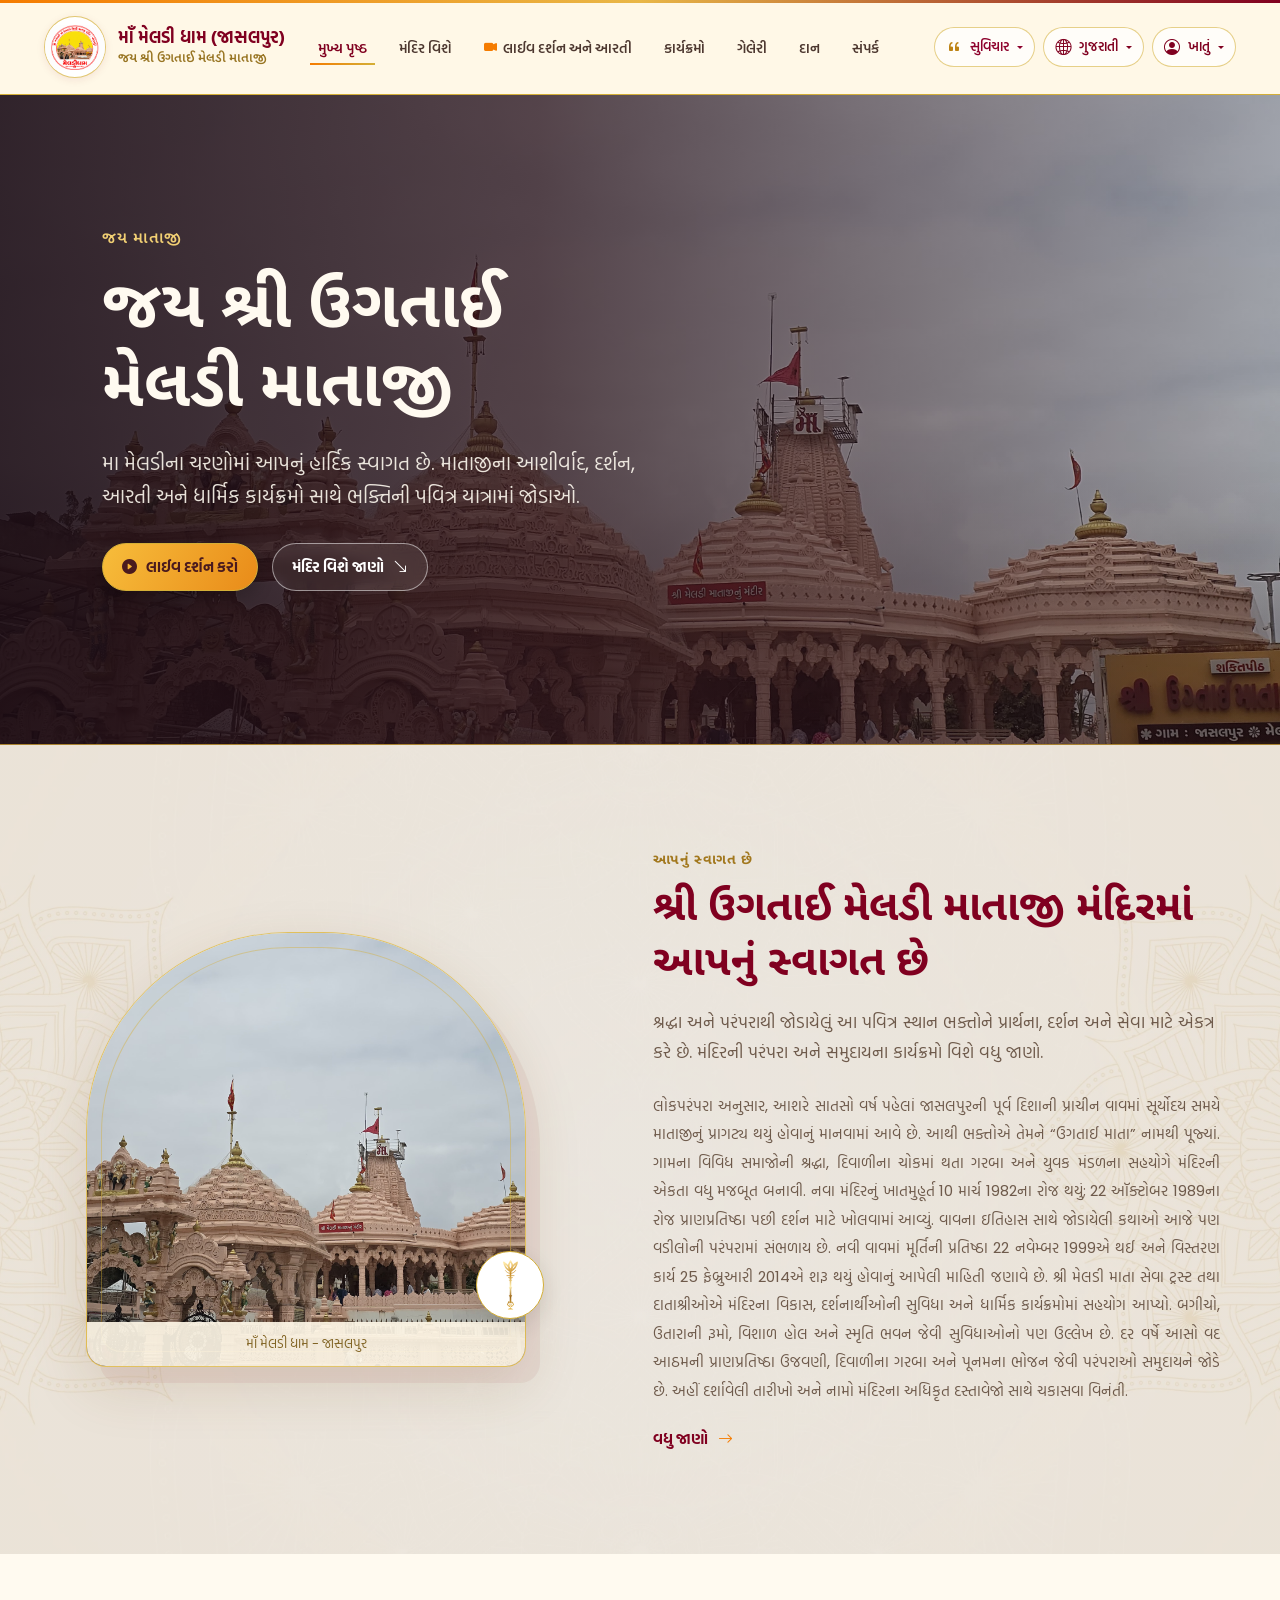
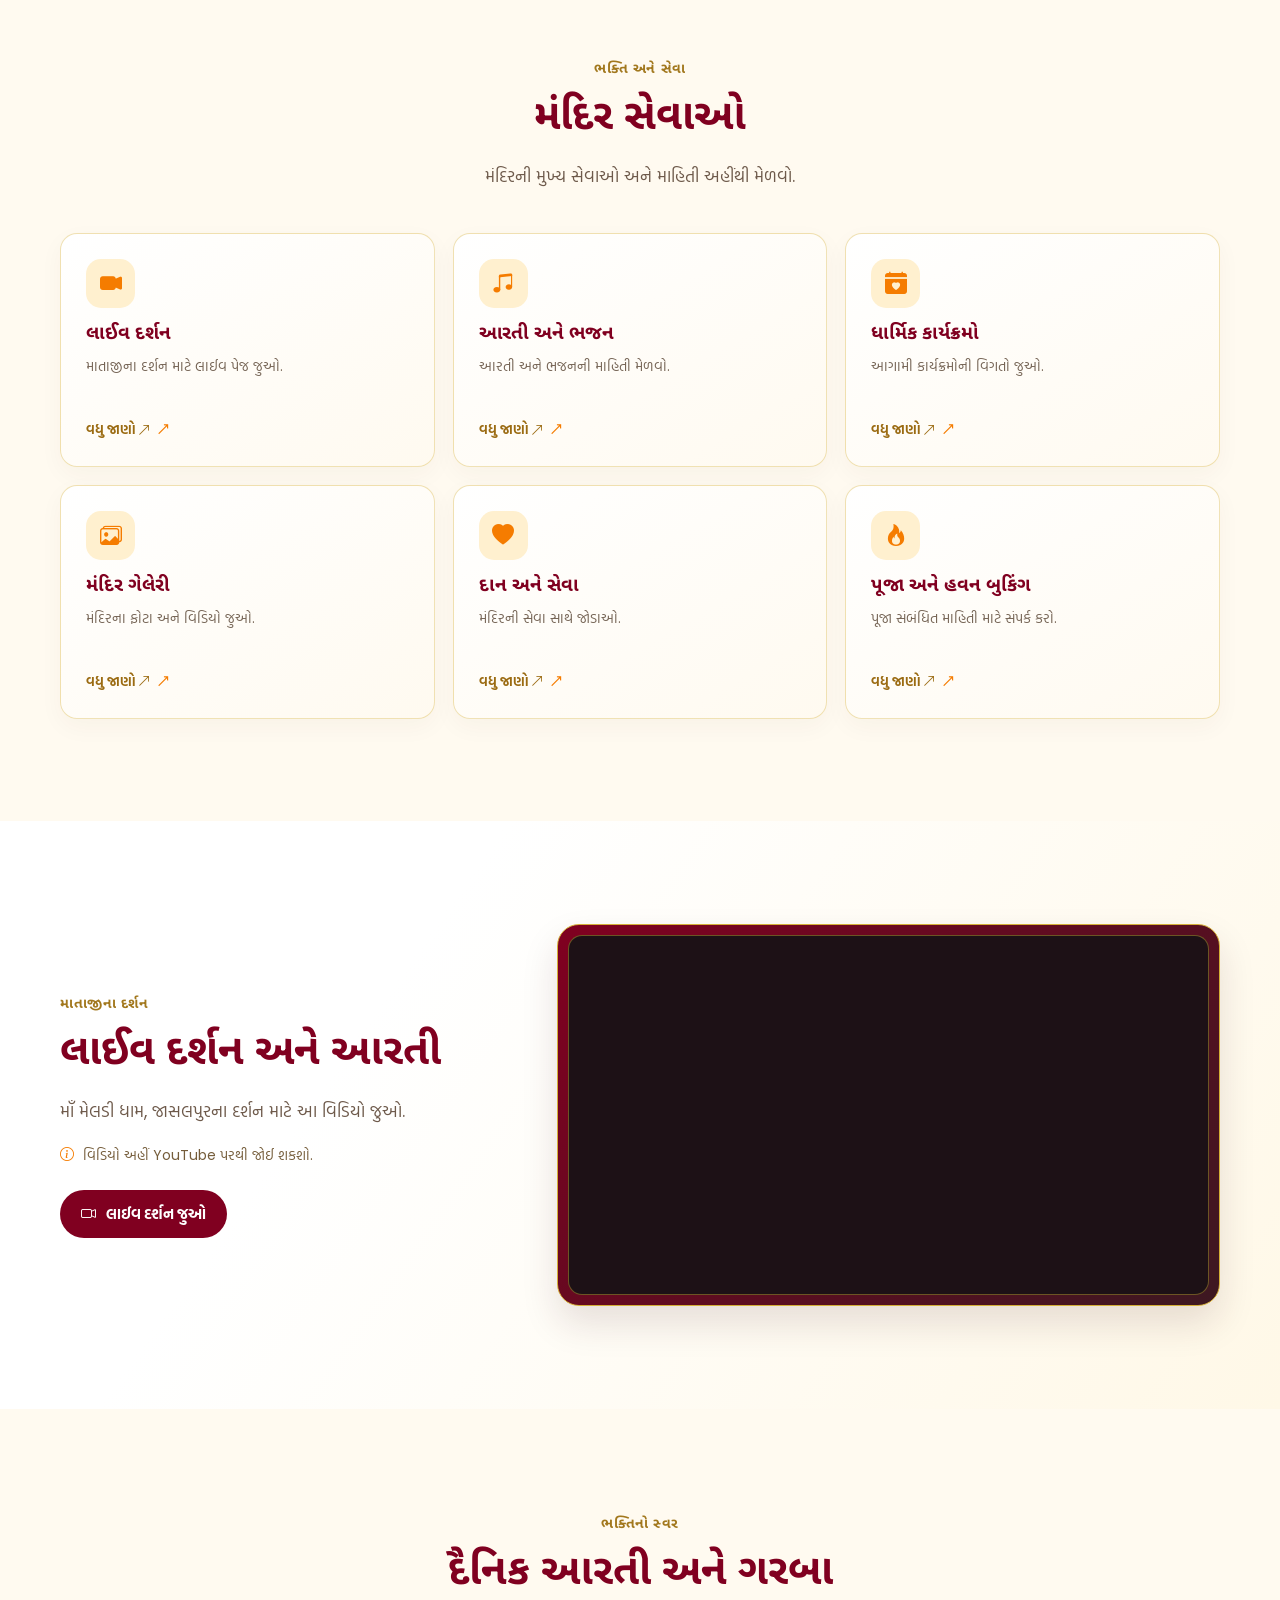
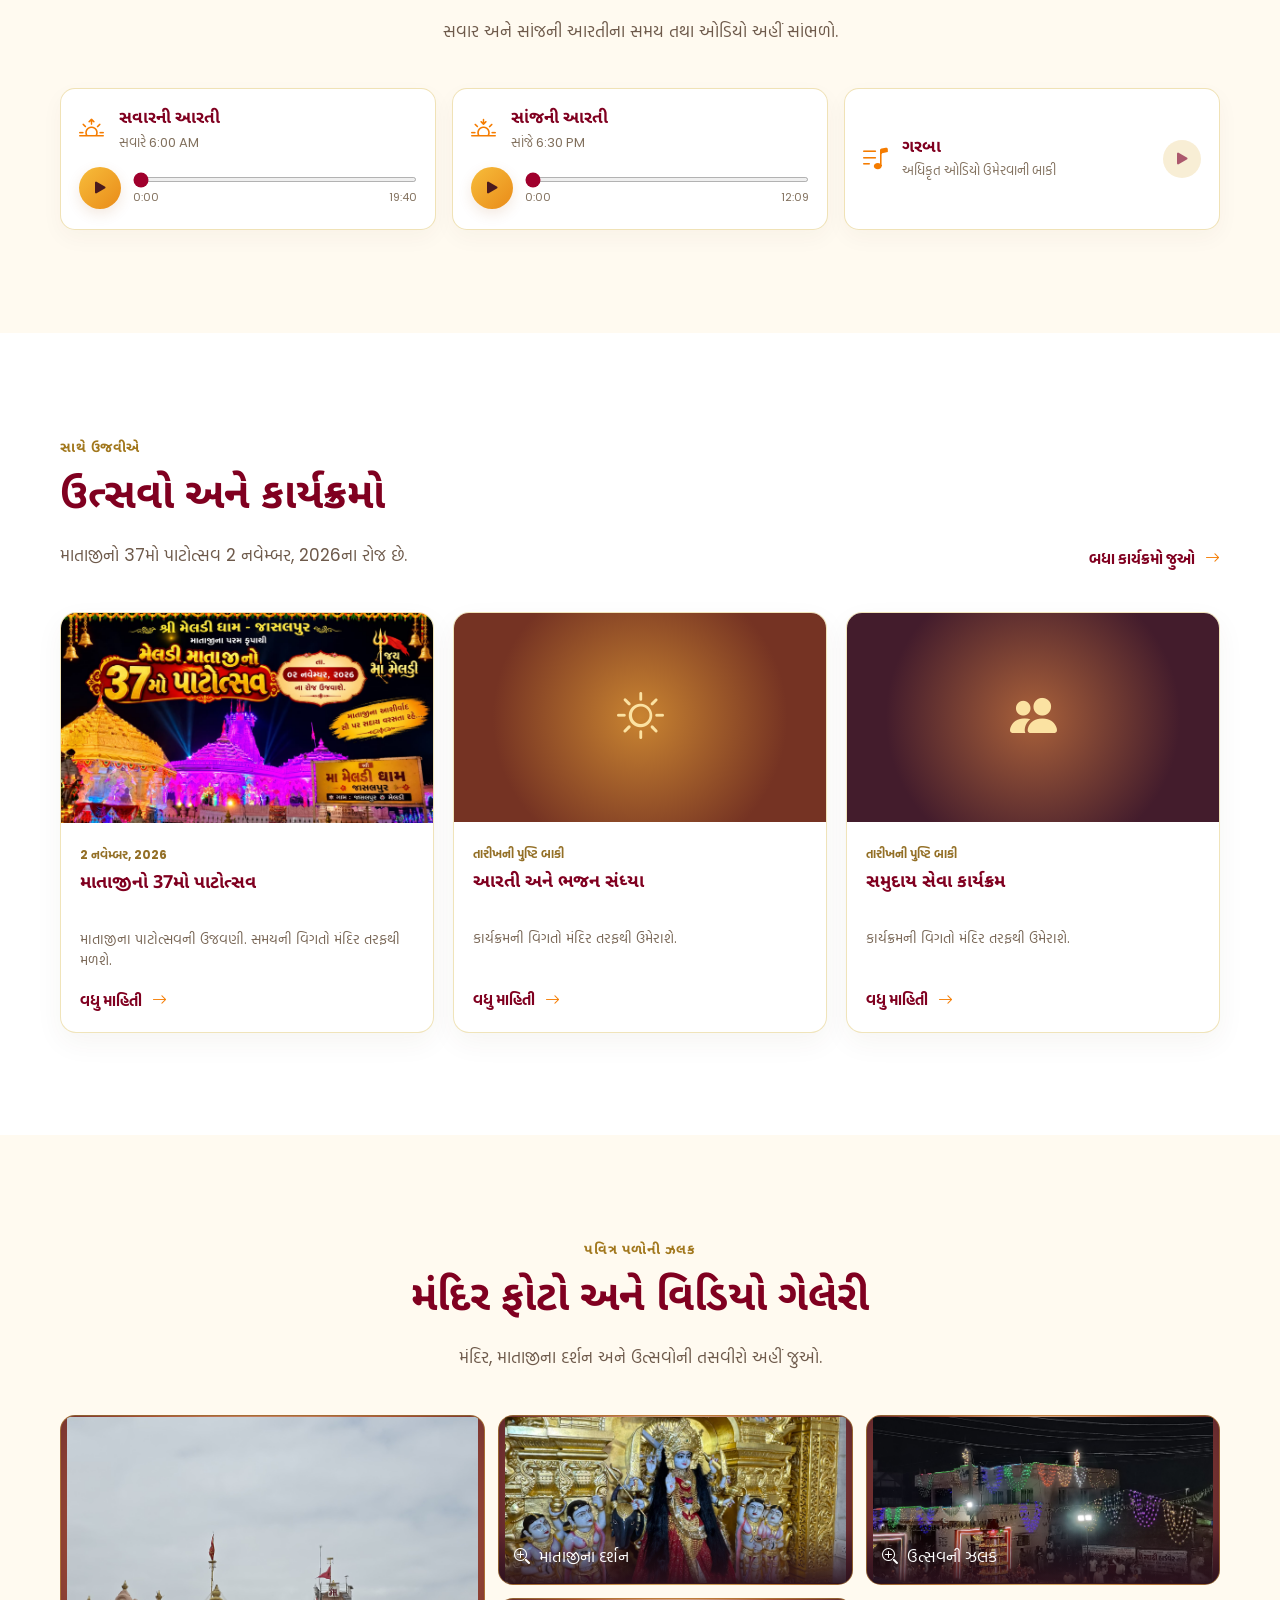
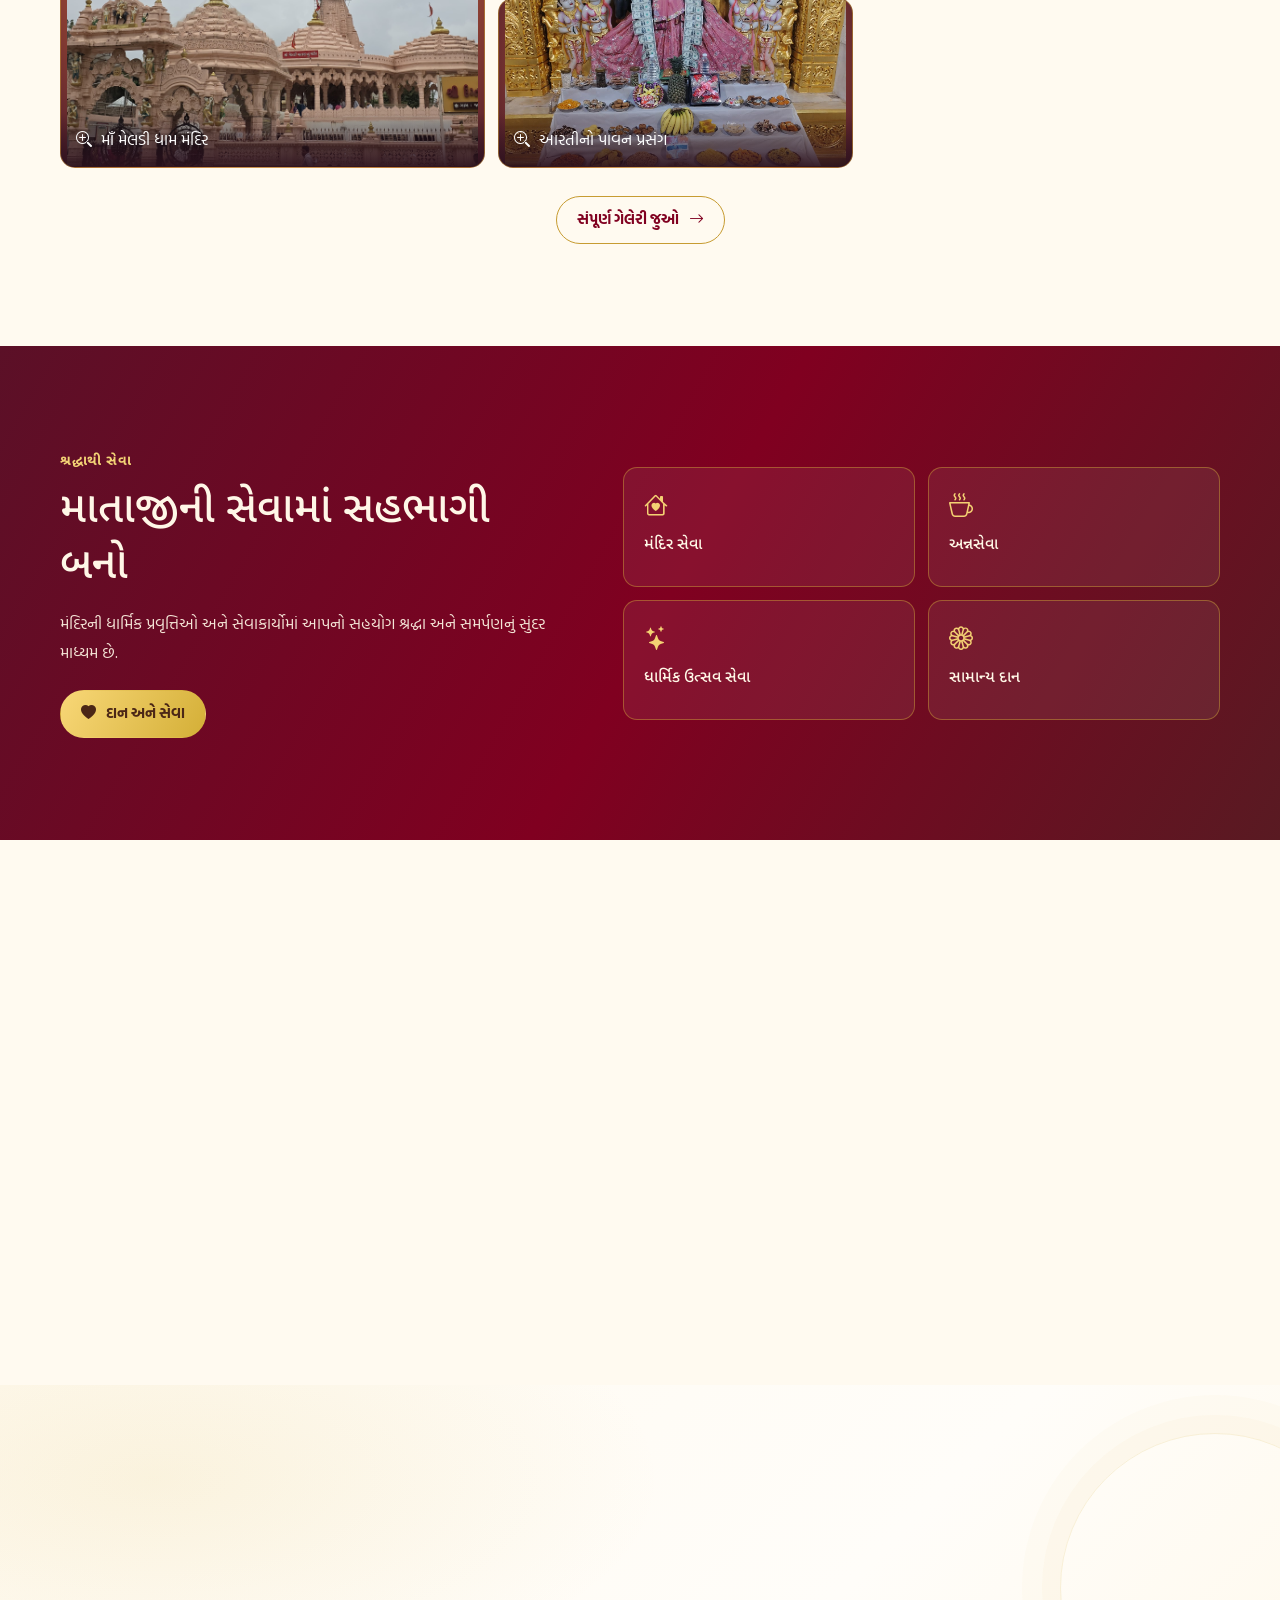
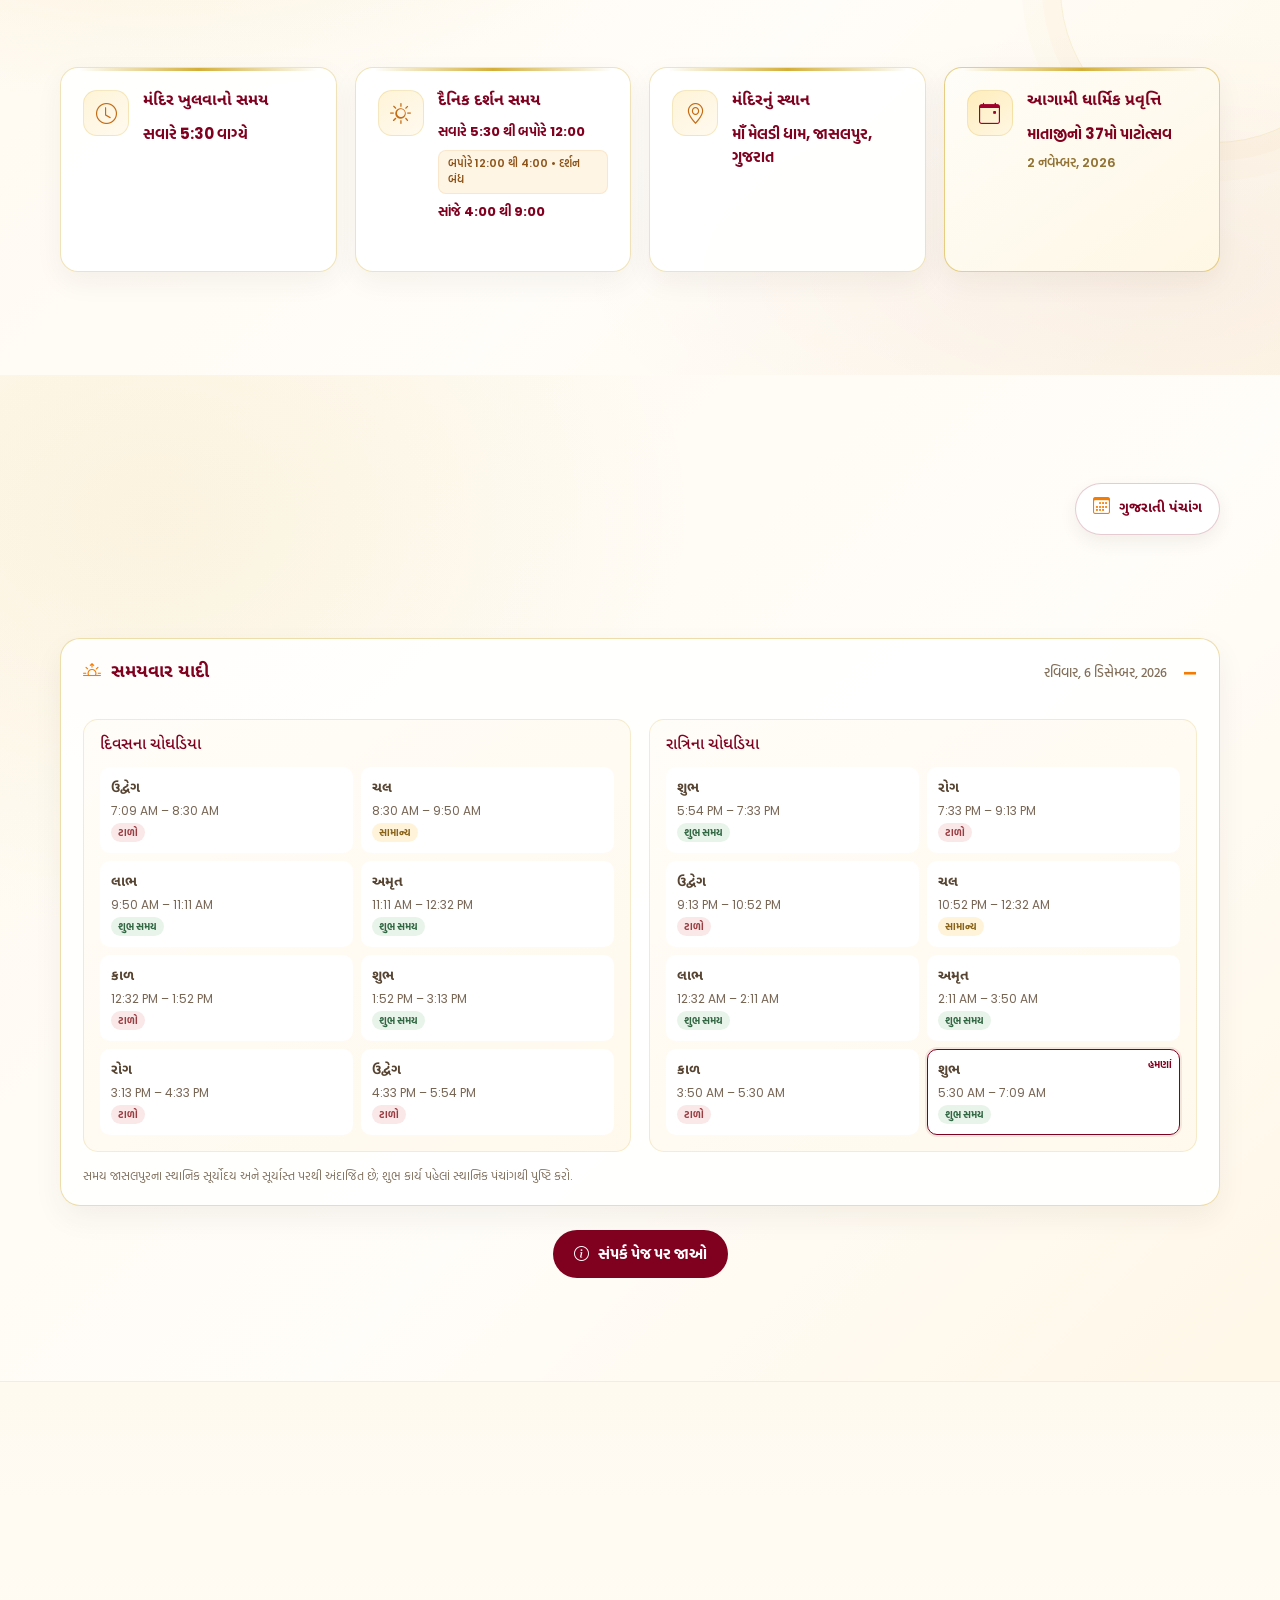
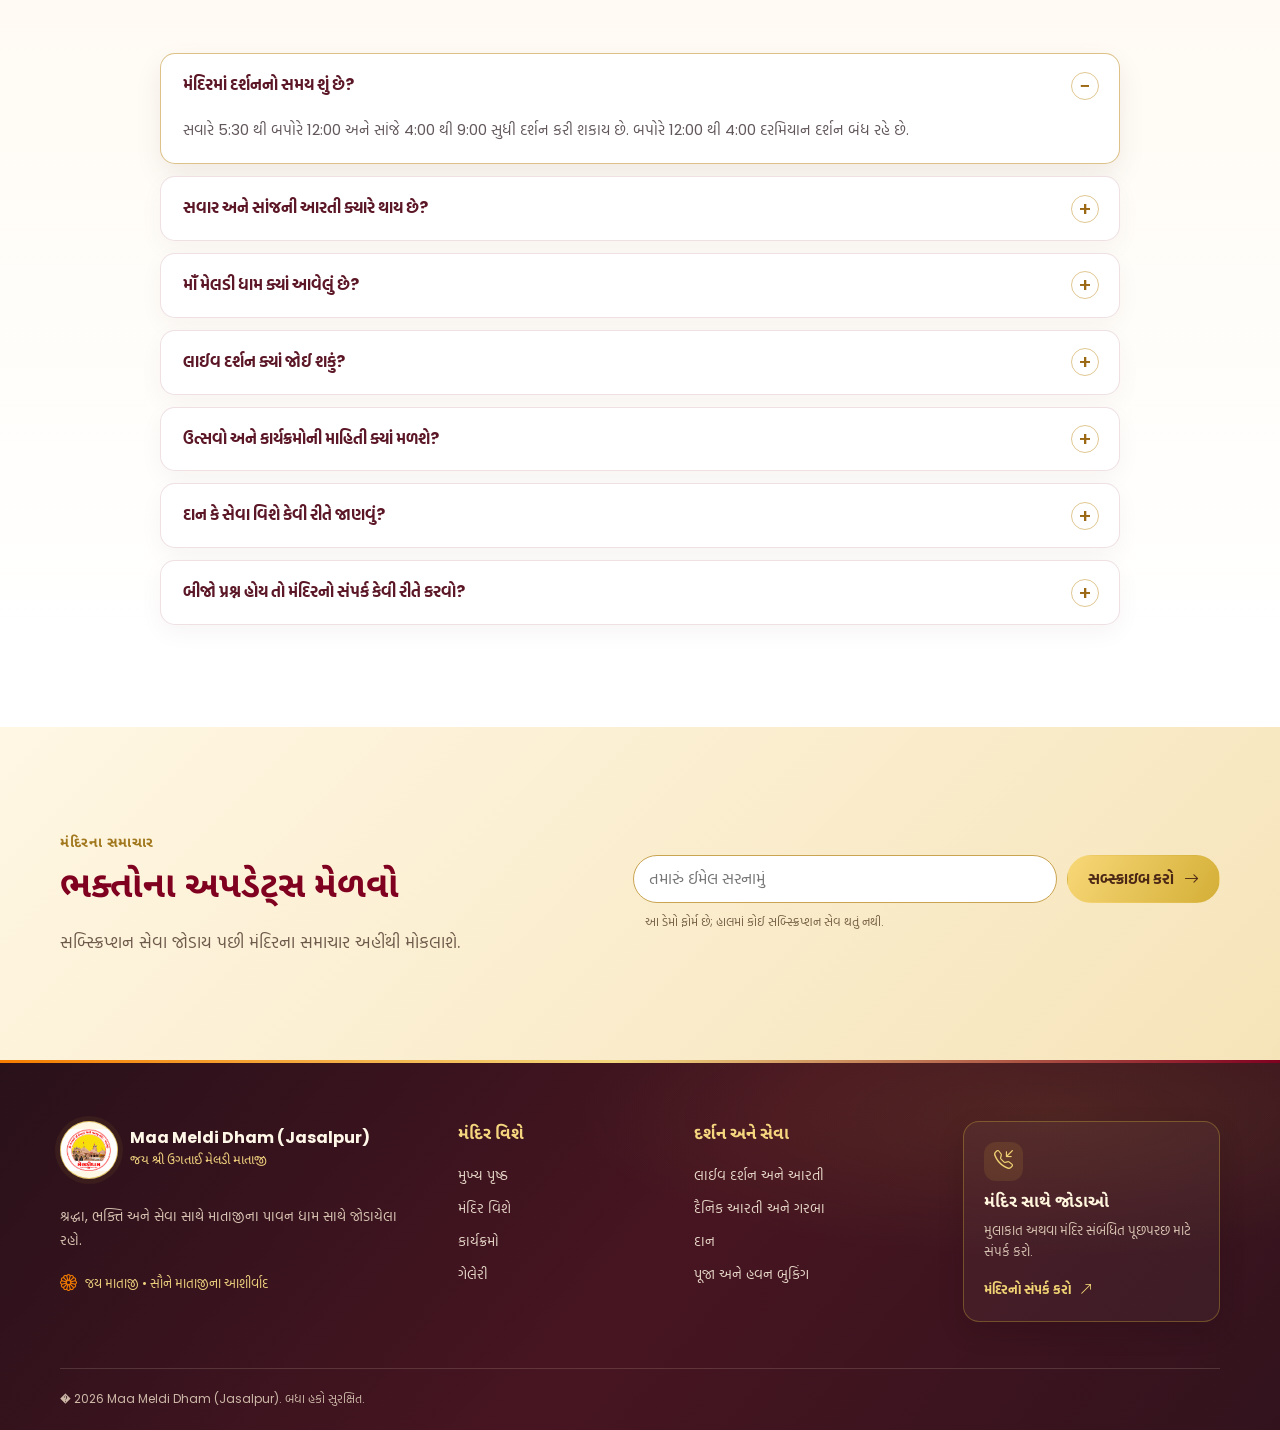
==== commit dcb0edc8: "update on 03/11/2026" ====
--- a/index.html
+++ b/index.html
@@ -74,10 +74,7 @@
   <main class="home-page" id="pageContent">
     <section class="home-hero" aria-label="ગુજરાતી ?????">
       <div class="home-video-stage home-carousel">
-        <video id="homeHeroVideo" class="hero-video" autoplay muted playsinline preload="metadata" poster="assets/image/logo.png" aria-label="???? ????? ????? हिन्दी ગુજરાતી? हिन्दी ?????">
-          <source src="assets/videos/MaaMeldi%20video.mp4" type="video/mp4">
-          ????? ગુજરાતી हिन्दी ગુજરાતી ???.
-        </video>
+        <img class="hero-image" src="assets/image/Mandir.jpg" alt="" aria-hidden="true" fetchpriority="high">
         <div class="hero-shade"></div>
         <div class="hero-content">
           <span class="hero-kicker" data-i18n="heroKicker">?? हिन्दी</span>
@@ -87,10 +84,6 @@
             <a class="hero-primary" href="live-darshan.html"><i class="bi bi-play-circle-fill" aria-hidden="true"></i><span data-i18n="heroLive">???? ????? ???</span></a>
             <a class="hero-secondary" href="#welcome"><span data-i18n="heroExplore">????? ???? ????</span><i class="bi bi-arrow-down-right" aria-hidden="true"></i></a>
           </div>
-        </div>
-        <div class="video-controls" role="group" aria-label="हिन्दी ગુજરાતી">
-          <button class="video-control" id="videoToggle" type="button" aria-label="हिन्दी हिन्दी" data-i18n-aria="videoPause"><i class="bi bi-pause-fill" aria-hidden="true"></i></button>
-          <button class="video-control" id="audioToggle" type="button" aria-label="????? ???? ???" data-i18n-aria="audioUnmute"><i class="bi bi-volume-mute-fill" aria-hidden="true"></i></button>
         </div>
       </div>
     </section>
--- a/css/style.css
+++ b/css/style.css
@@ -505,7 +505,7 @@
 .home-hero { width: 100%; padding: 0; background: linear-gradient(180deg, #fff8e7 0%, #fffdf7 100%); }
 .home-carousel { position: relative; width: 100%; height: clamp(430px, 57vw, 650px); min-height: 430px; margin: 0; overflow: hidden; border: 0; border-bottom: 1px solid rgba(212,175,55,.7); border-radius: 0; background: #45161d; box-shadow: 0 12px 32px rgba(65,28,19,.14); isolation: isolate; }
 .home-carousel .carousel-inner, .home-carousel .carousel-item { height: 100%; }
-.hero-video { position: absolute; inset: 0; z-index: -2; width: 100%; height: 100%; object-fit: cover; background: radial-gradient(ellipse at 72% 40%, rgba(245,124,0,.35), transparent 24%), linear-gradient(125deg, #37121e, #7e2524 52%, #321822); }
+.hero-image { position: absolute; inset: 0; z-index: -2; width: 100%; height: 100%; object-fit: cover; object-position: center; background: radial-gradient(ellipse at 72% 40%, rgba(245,124,0,.35), transparent 24%), linear-gradient(125deg, #37121e, #7e2524 52%, #321822); }
 .hero-shade { position: absolute; inset: 0; z-index: -1; background: linear-gradient(90deg, rgba(28,12,20,.88) 0%, rgba(42,17,24,.74) 42%, rgba(36,14,20,.19) 100%), linear-gradient(0deg, rgba(25,10,16,.3), transparent 44%); }
 .hero-content { position: relative; display: flex; width: min(760px, 72%); height: 100%; flex-direction: column; align-items: flex-start; justify-content: center; padding: 70px clamp(36px, 8vw, 120px) 90px; color: var(--white); }
 .hero-kicker { display: inline-flex; align-items: center; gap: 9px; margin-bottom: 20px; color: #f1cf73; font-family: "Noto Sans Gujarati", "Hind Vadodara", sans-serif; font-size: 16px; font-weight: 600; letter-spacing: .05em; }
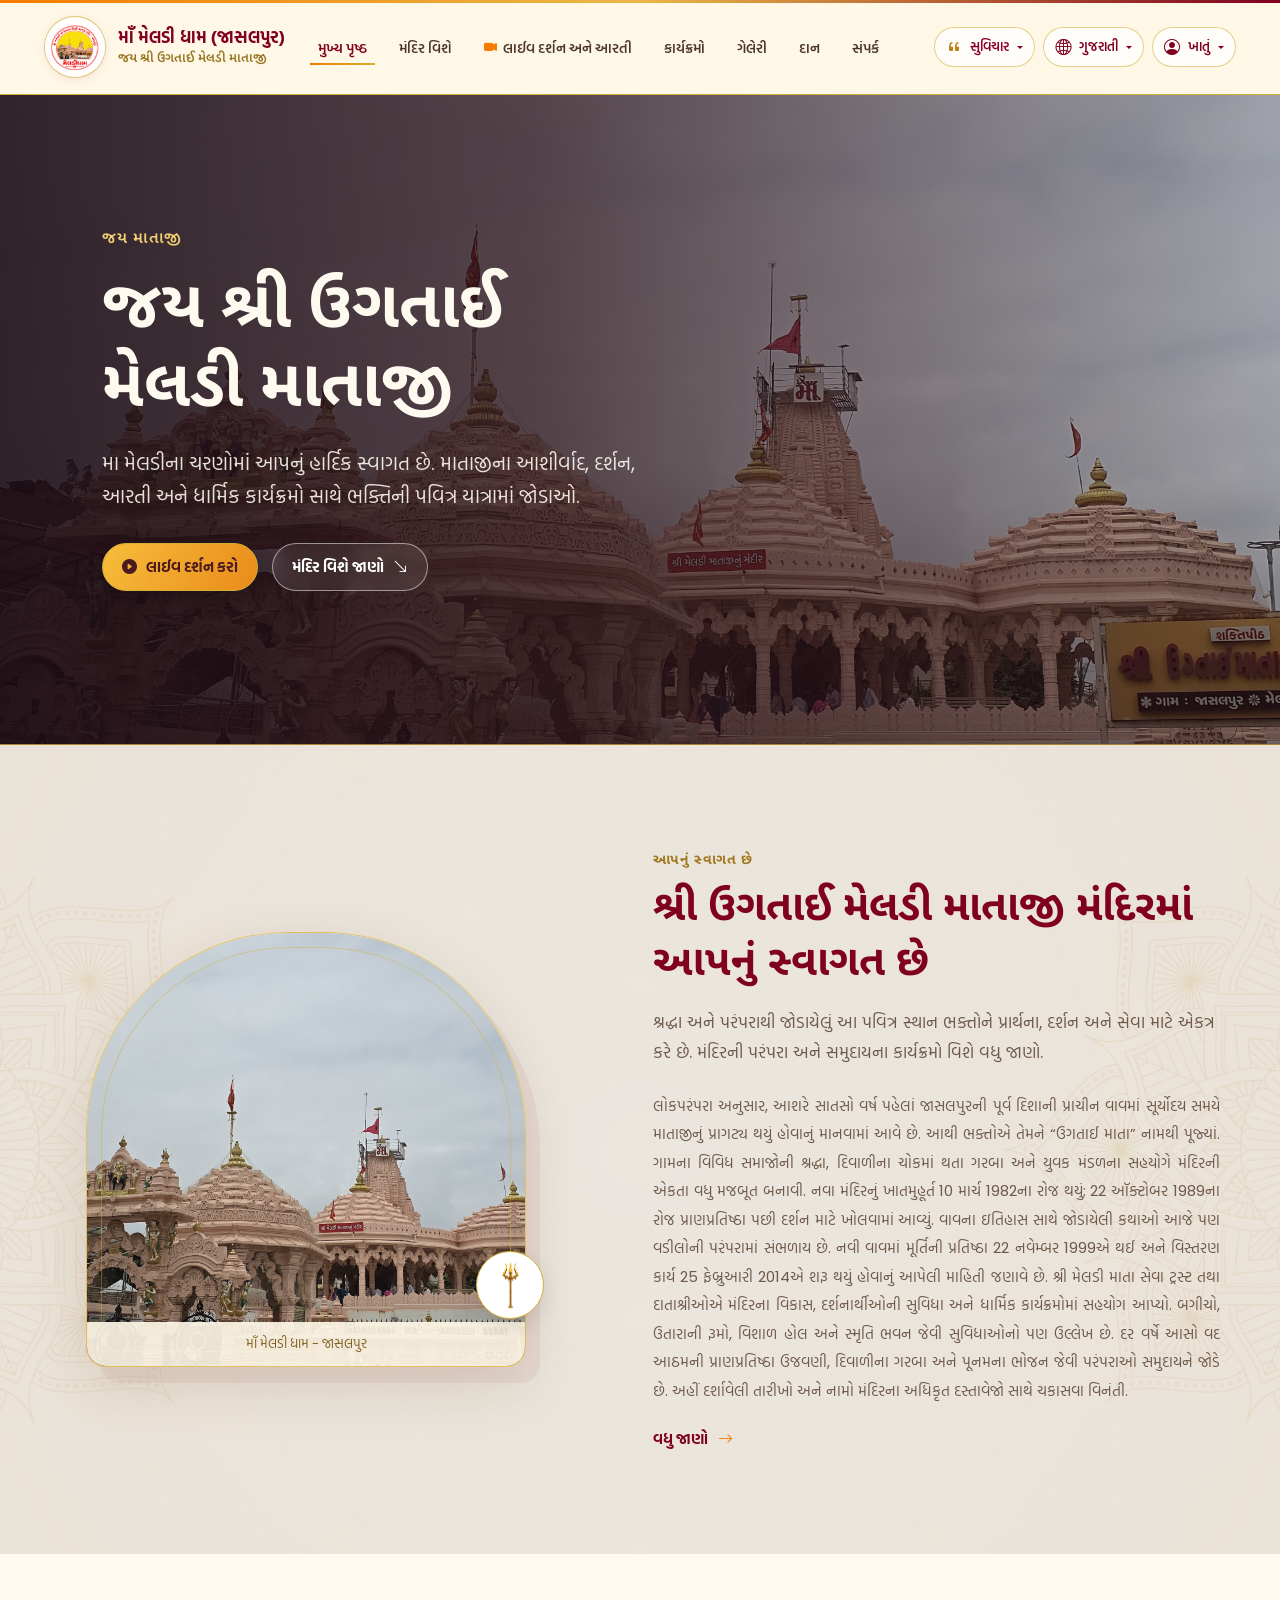
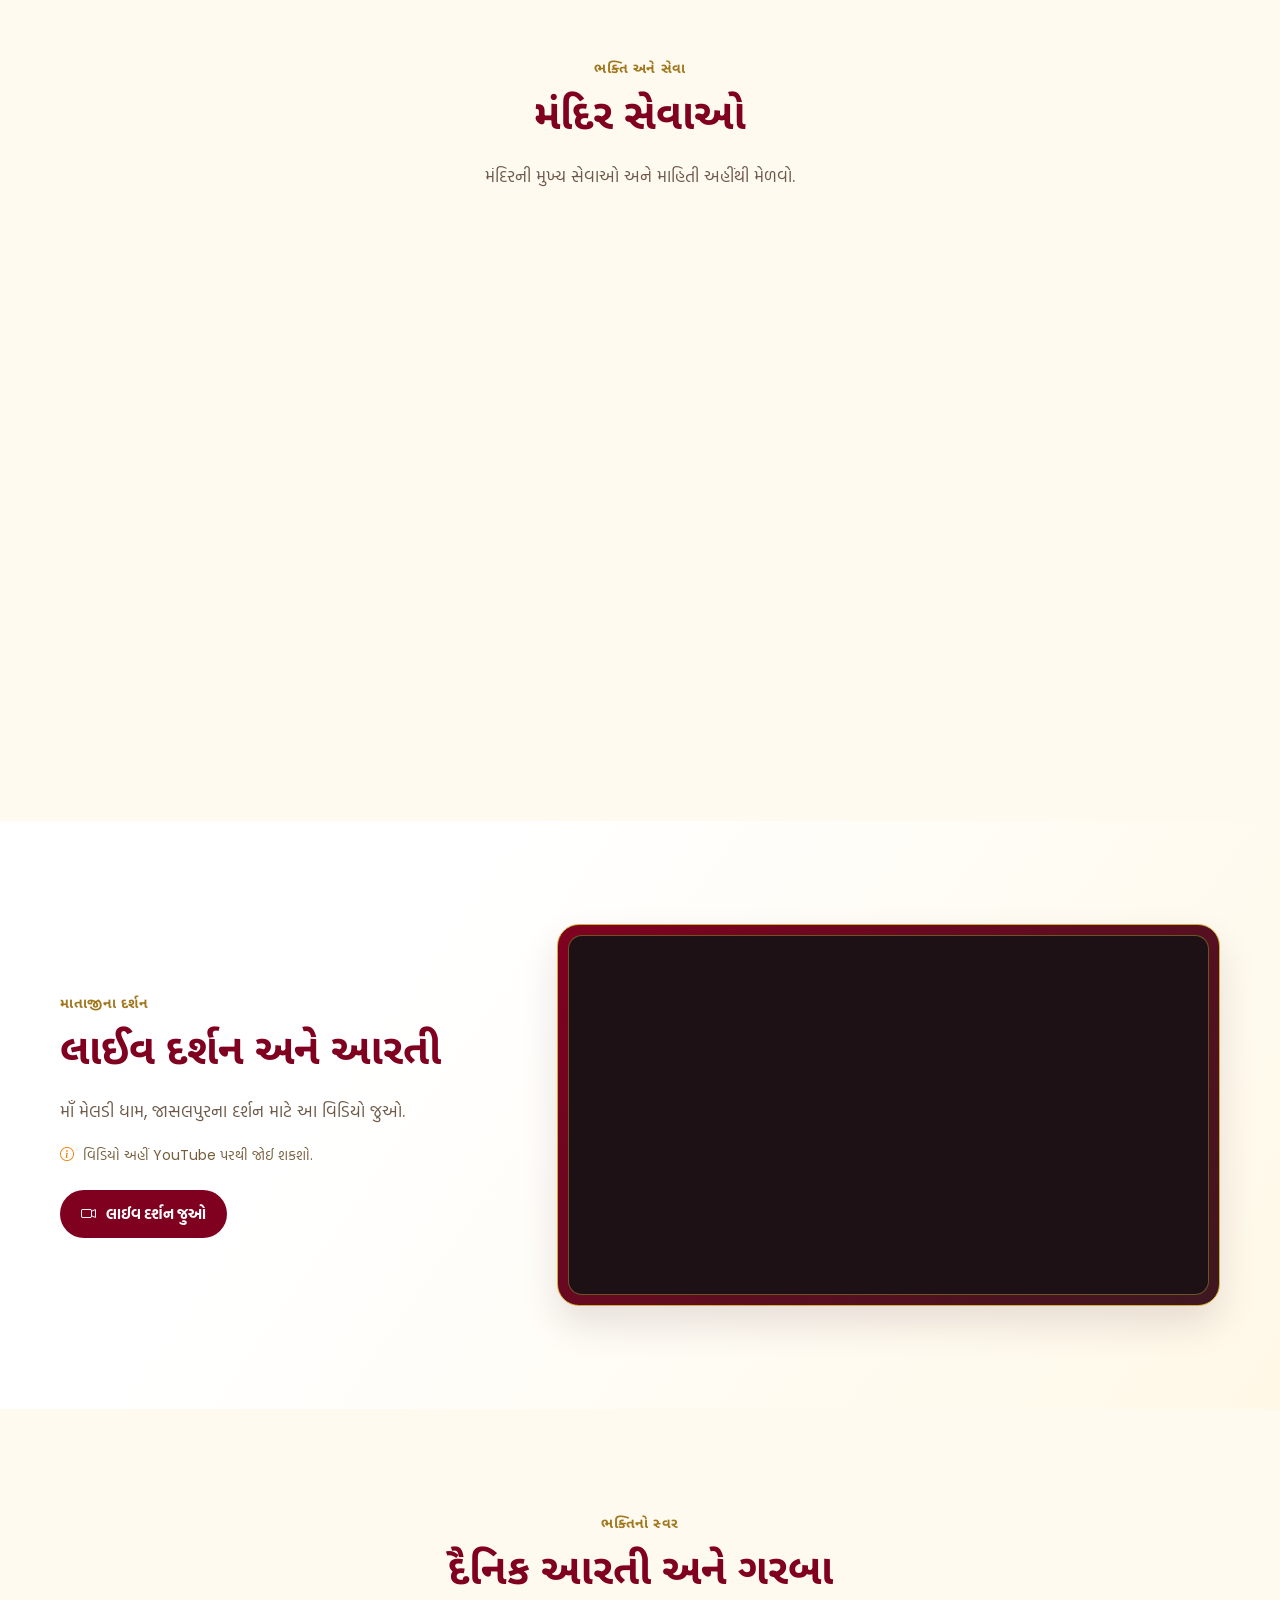
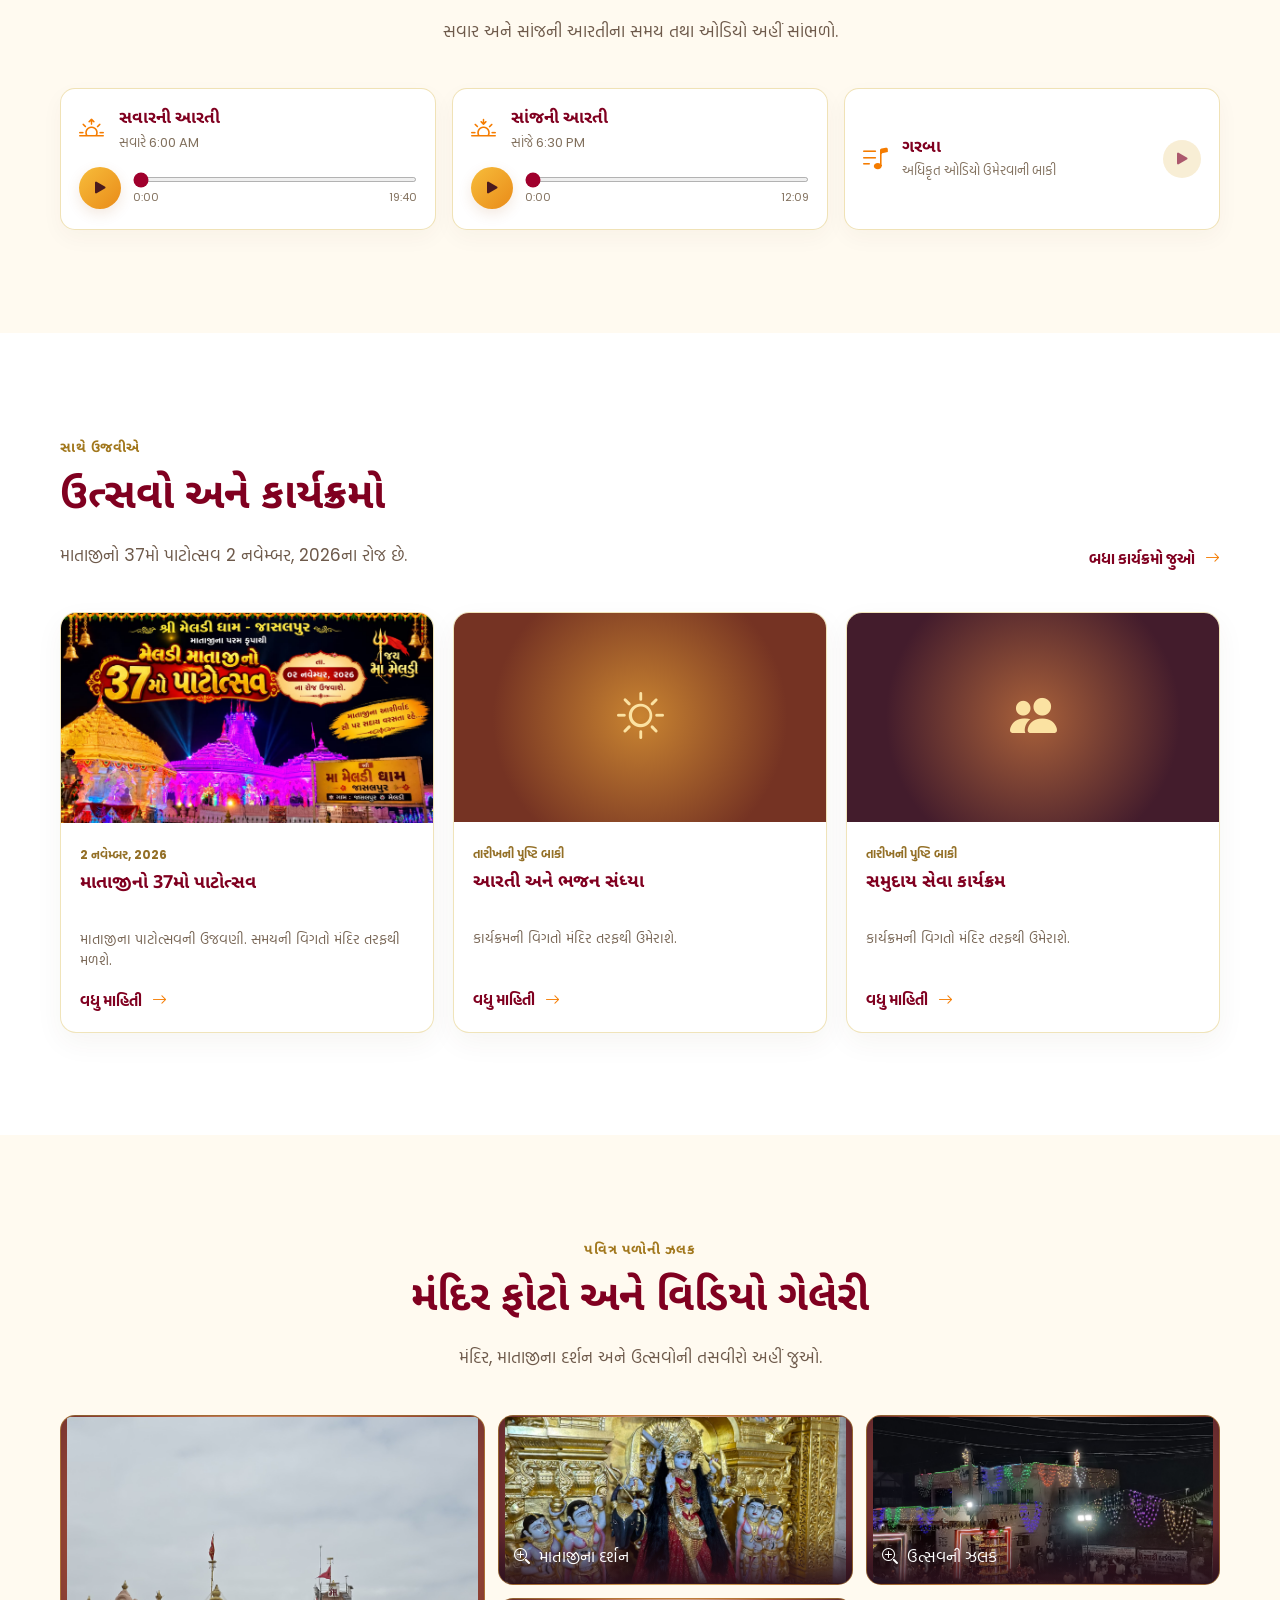
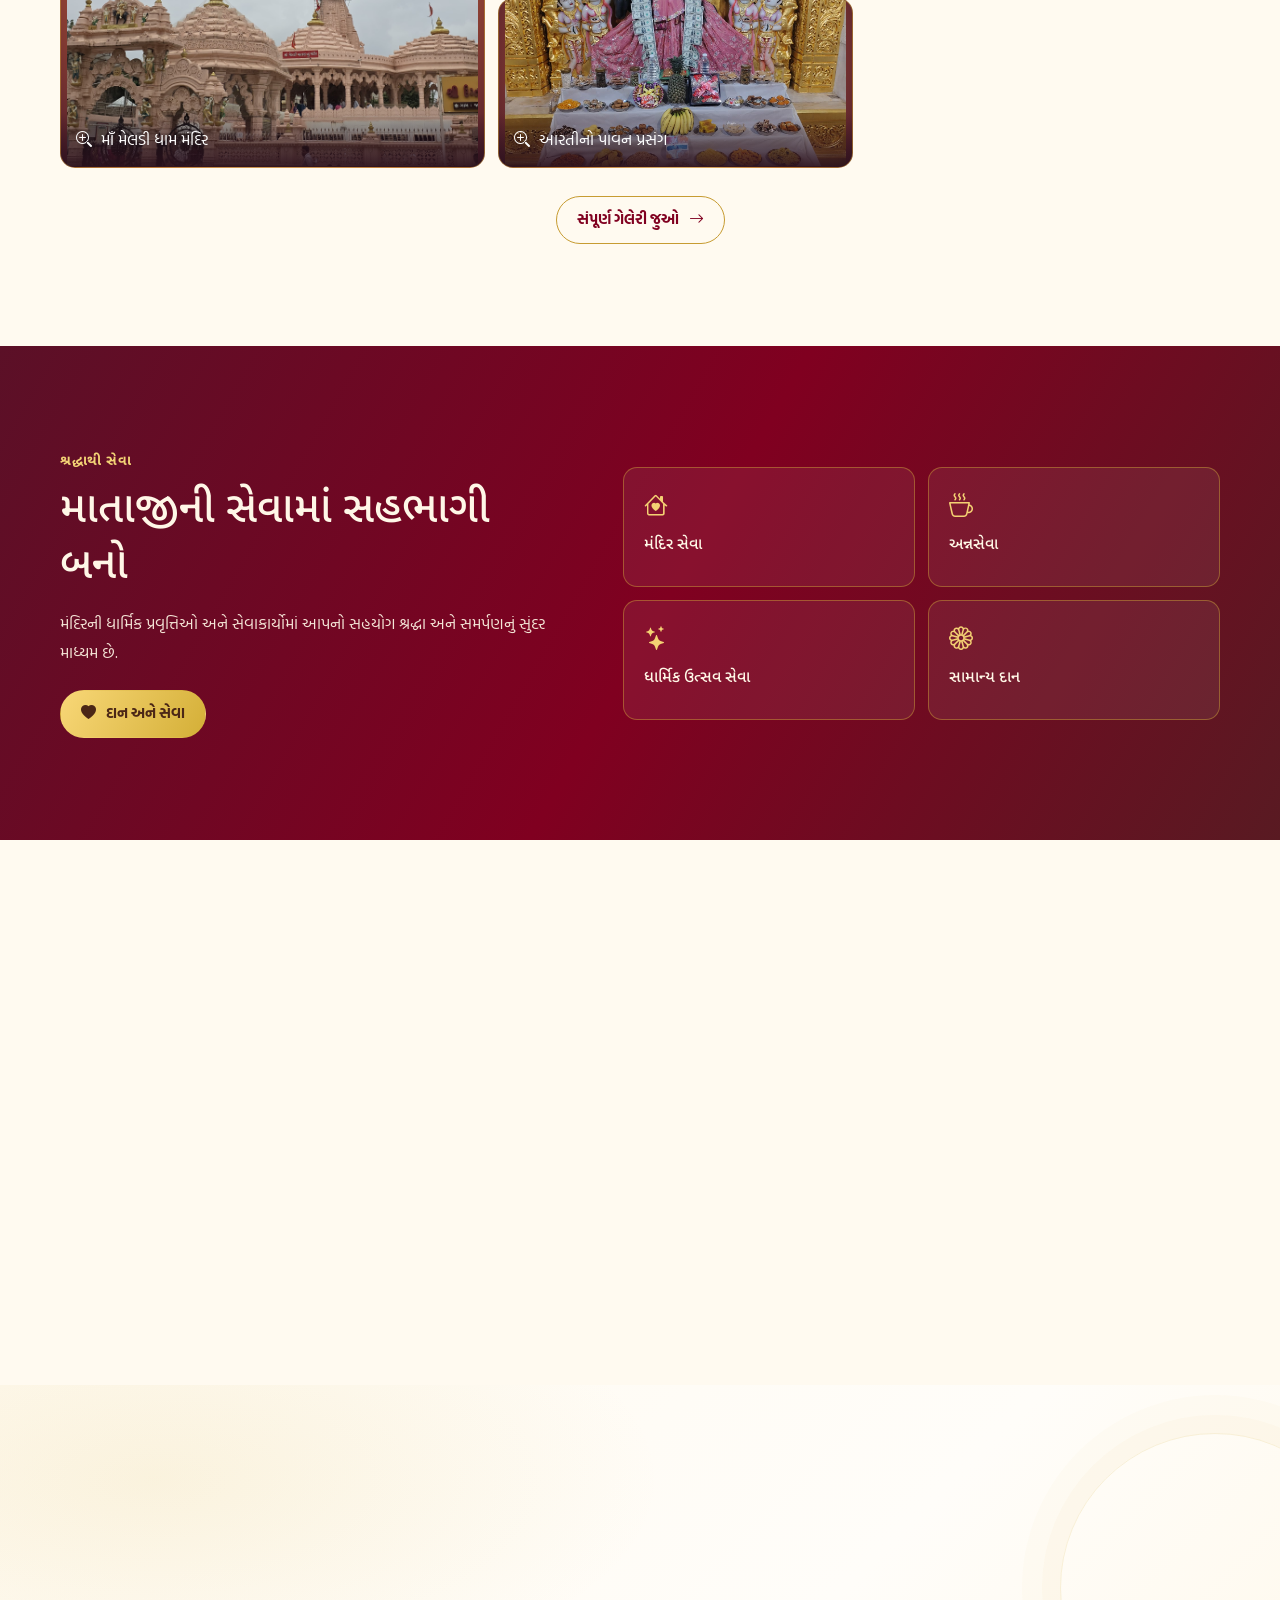
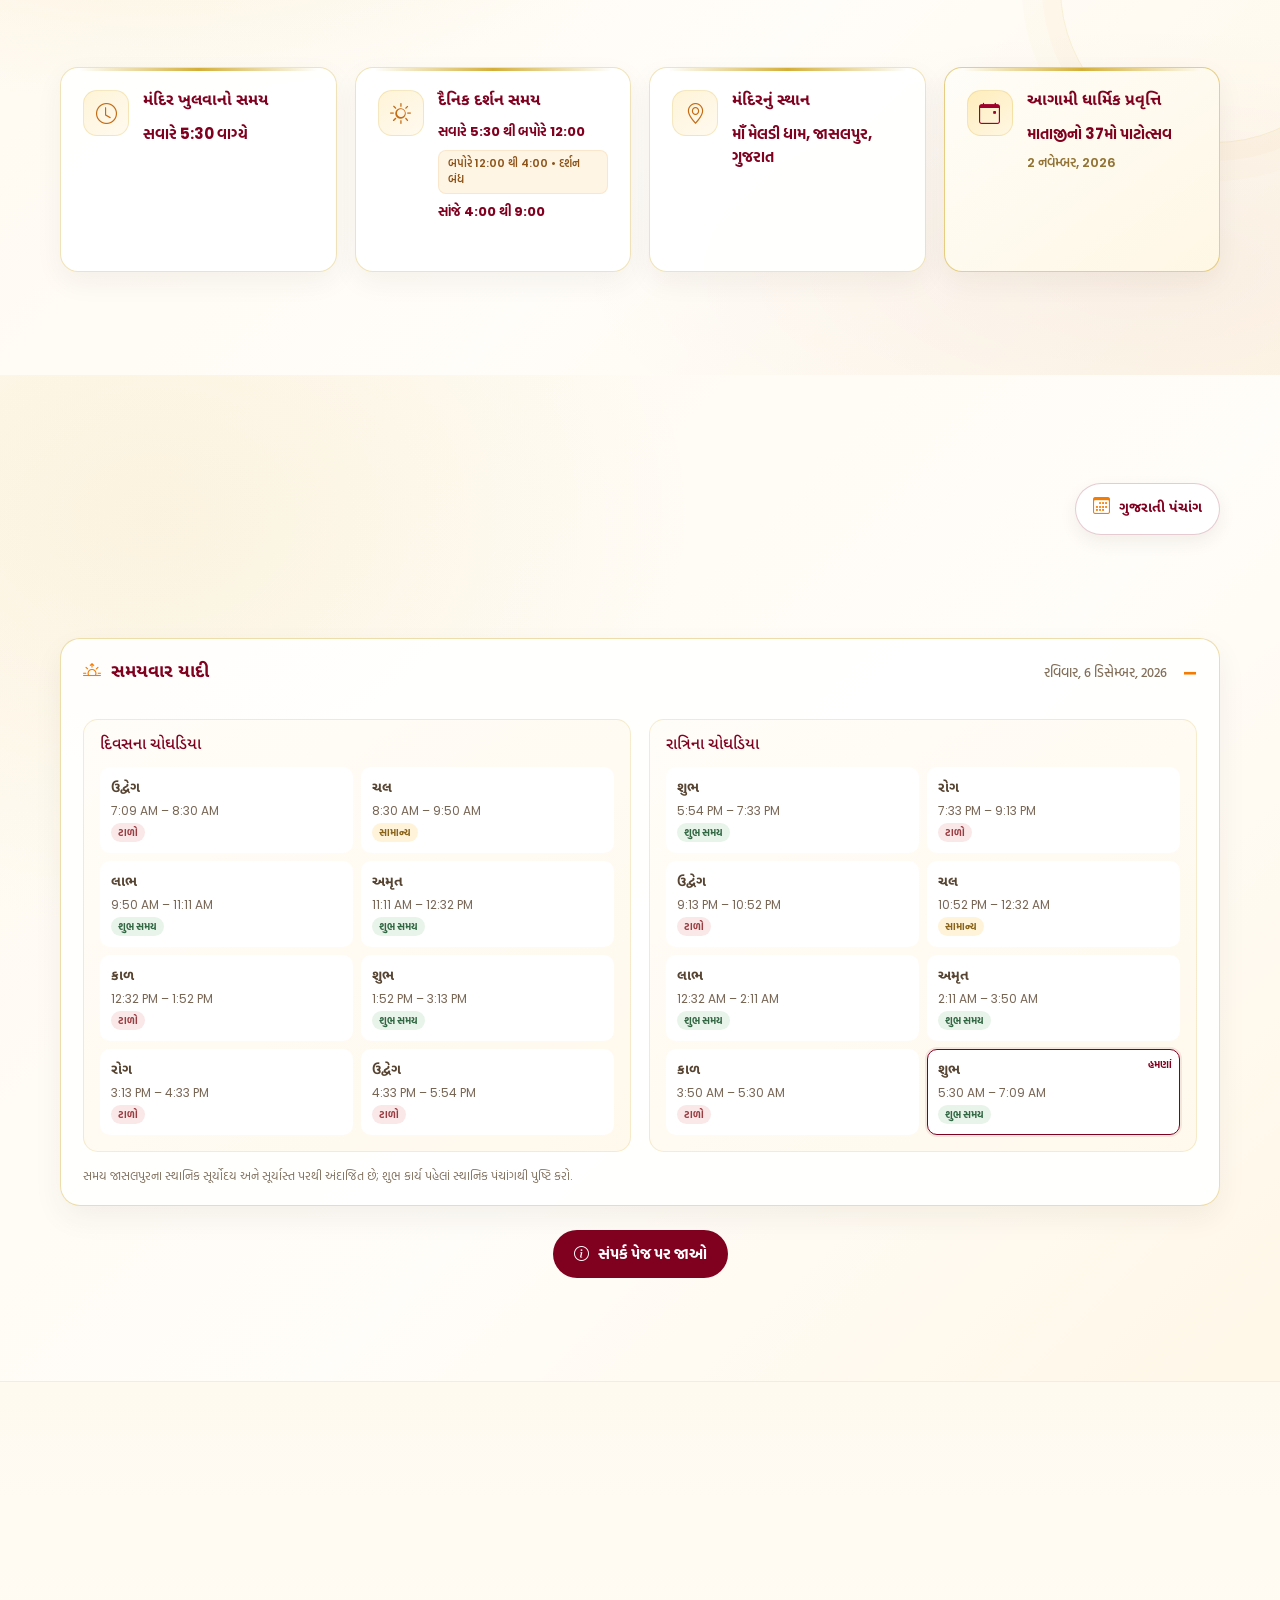
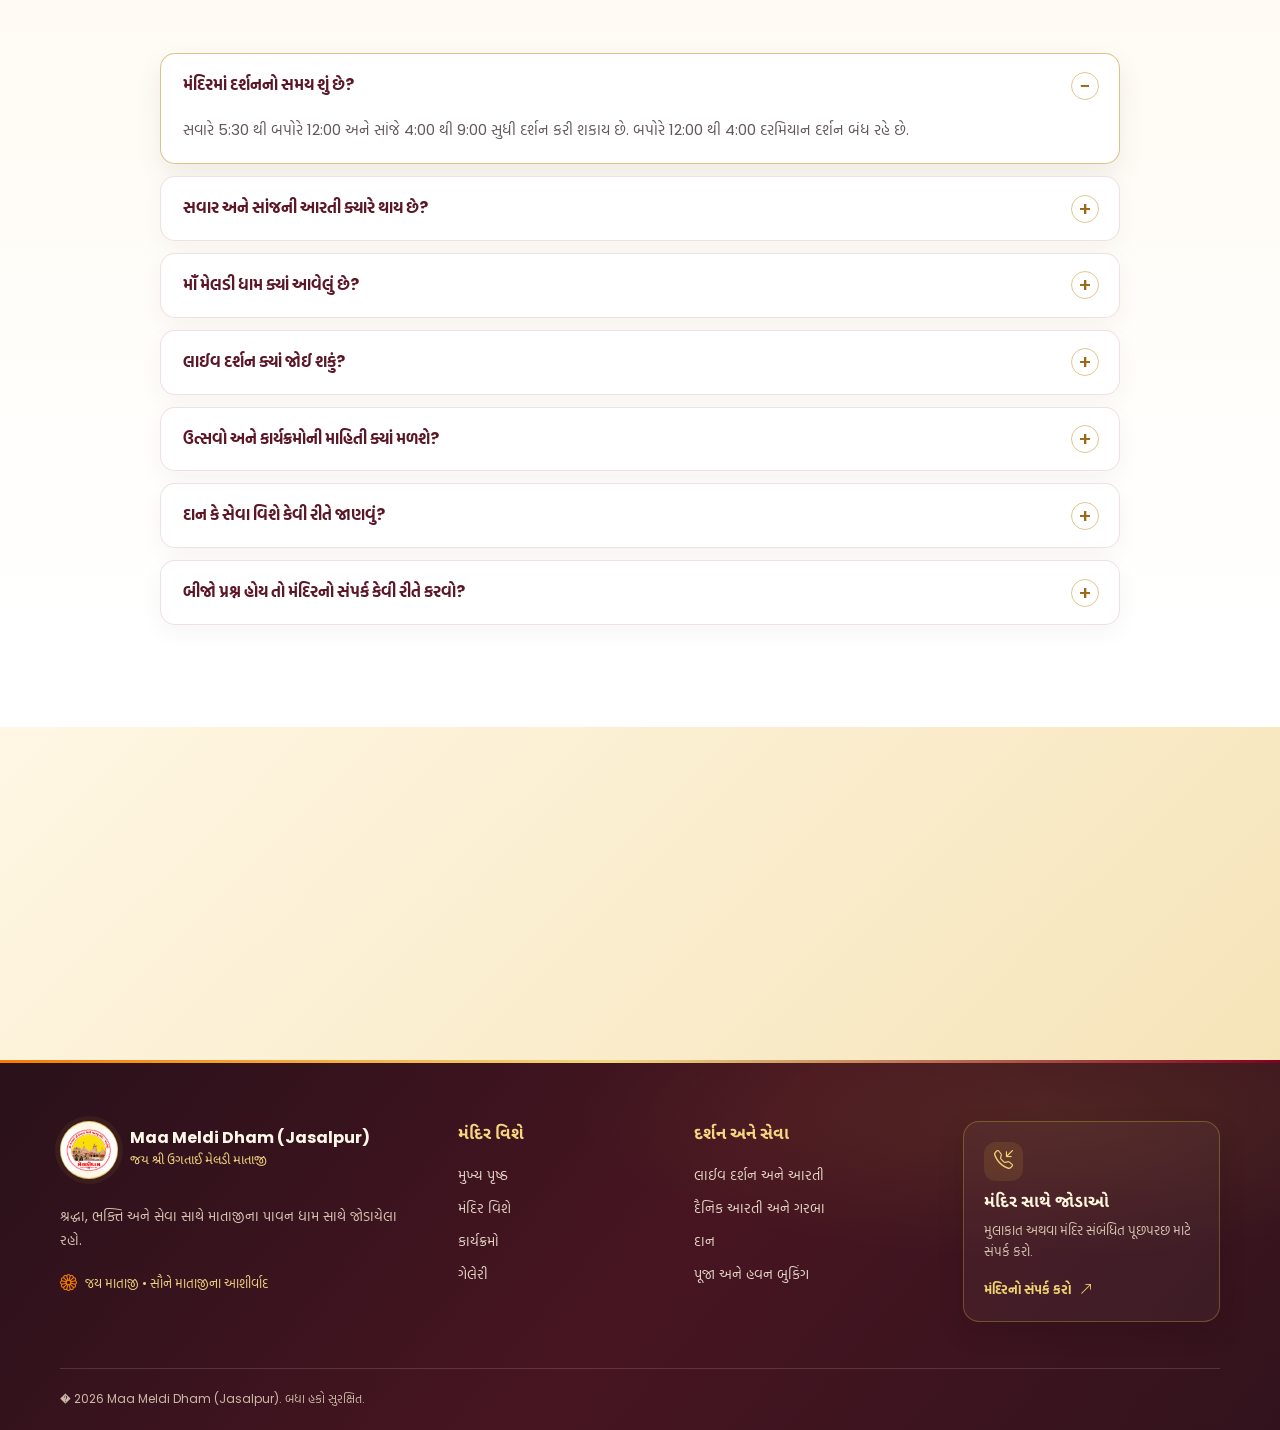
==== commit 029d4ef3: "update on 05/11/2026" ====
--- a/index.html
+++ b/index.html
@@ -90,7 +90,7 @@
 
     <section class="temple-welcome" id="welcome">
       <div class="section-wrap welcome-grid">
-        <div class="welcome-visual reveal"><div class="welcome-image-frame"><img src="assets/image/Mandir.jpg" alt="માઁ મેલડી ધામ, જાસલપુર મંદિર" width="720" height="720" loading="lazy"><span class="image-caption" data-i18n="templePhotoCaption">માઁ મેલડી ધામ - જાસલપુર</span></div><span class="welcome-stamp" aria-hidden="true"><svg class="trishul-icon" viewBox="0 0 64 128" fill="none" xmlns="http://www.w3.org/2000/svg" aria-hidden="true"><defs><linearGradient id="trishulGold" x1="12" y1="10" x2="51" y2="114" gradientUnits="userSpaceOnUse"><stop stop-color="#ffe9a6"/><stop offset=".28" stop-color="#c78b24"/><stop offset=".55" stop-color="#fff0b3"/><stop offset=".78" stop-color="#9b6415"/><stop offset="1" stop-color="#e6b94f"/></linearGradient></defs><g stroke="url(#trishulGold)" stroke-linecap="round" stroke-linejoin="round"><path stroke-width="4" d="M32 26V108"/><path stroke-width="4" d="M31 28C23 24 17 17 15 6C23 11 29 17 32 27"/><path stroke-width="4" d="M33 28C41 24 47 17 49 6C41 11 35 17 32 27"/><path stroke-width="4" d="M32 27C26 21 26 12 32 3C38 12 38 21 32 27Z"/><path stroke-width="2" d="M31 34C25 34 22 31 19 27M33 34C39 34 42 31 45 27M23 40H41M27 45H37M29 52H35M29 70H35M29 91H35"/><path stroke-width="2.5" d="M27 108H37L40 115L32 121L24 115L27 108Z"/><path stroke-width="1.5" d="M29 113H35M28 117H36M30 26L32 21L34 26M30 47L32 44L34 47M30 73L32 70L34 73M30 94L32 91L34 94"/></g><path d="M32 123C29 123 27 125 25 127H39C37 125 35 123 32 123Z" fill="url(#trishulGold)"/></svg></span></div>
+        <div class="welcome-visual reveal"><div class="welcome-image-frame"><img src="assets/image/Mandir.jpg" alt="માઁ મેલડી ધામ, જાસલપુર મંદિર" width="720" height="720" loading="lazy"><span class="image-caption" data-i18n="templePhotoCaption">માઁ મેલડી ધામ - જાસલપુર</span></div><span class="welcome-stamp" aria-hidden="true"><img class="trishul-icon" src="assets/image/Trishul.png" alt="" aria-hidden="true" width="25" height="50"></span></div>
         <div class="welcome-copy reveal"><span class="section-eyebrow" data-i18n="welcomeEyebrow">????? हिन्दी ??</span><h2 data-i18n="welcomeTitle">???? ????? ????? हिन्दी ગુજરાતી? ????? हिन्दी ??</h2><p data-i18n="welcomeText">ગુજરાતી ??? ગુજરાતી? ગુજરાતી?? ? हिन्दी ????? ગુજરાતી ગુજરાતી??, ????? ??? ???? ???? ????? ??? ??. ગુજરાતી हिन्दी, ગુજરાતી? ગુજરાતી??? ??? ગુજરાતી? ????? ???? ??? ????.</p><p class="welcome-detail" data-i18n="welcomeDetail">ગુજરાતી?? हिन्दी, ???? ????? ???? हिन्दी ગુજરાતી?? ????? हिन्दी ગુજરાતી हिन्दी ગુજરાતી? ???? ગુજરાતી?? ગુજરાતી? ???? ગુજરાતી ગુજરાતી? ??? ??. ??? हिन्दी ????? �????? ????� ????? ગુજરાતી. ????? ????? ગુજરાતી ગુજરાતી, ગુજરાતી? हिन्दी ??? ???? ??? ???? हिन्दी हिन्दी ગુજરાતી ???? ??? ????? ?????. ??? ગુજરાતી? ગુજરાતી??? 10 ????? 1982?? ??? ????; 22 ગુજરાતી 1989?? ??? ગુજરાતીગુજરાતી ??? ????? ???? ગુજરાતી? हिन्दी. ????? हिन्दी ???? ગુજરાતી? ???? ??? ?? ગુજરાતી ગુજરાતી?? हिन्दी ??. ??? हिन्दी ગુજરાતી? ગુજરાતી?? 22 ગુજરાતી 1999? ?? ??? ગુજરાતી ????? 25 ગુજરાતી?? 2014? ??? ???? ગુજરાતી ????? हिन्दी ????? ??. ???? ????? ???? ???? हिन्दी ??? ગુજરાતી??? ગુજરાતી ?????, ગુજરાતીहिन्दी हिन्दी ??? ગુજરાતી ગુજરાતીहिन्दी ????? ?????. ?????, ગુજરાતી ????, ????? ??? ??? हिन्दी ??? ???? ગુજરાતી?? ?? हिन्दी ??. ?? ????? ??? ?? ????? ગુજરાતીગુજરાતી ?????, ગુજરાતી? ???? ??? हिन्दी ???? ???? ગુજરાતી ગુજરાતી? ???? ??. ???? ગુજરાતી?? हिन्दी ??? ???? ગુજરાતી हिन्दी ગુજરાતી?? ???? हिन्दी हिन्दी.</p><a class="text-link" href="about.html"><span data-i18n="learnMore">??? ????</span><i class="bi bi-arrow-right"></i></a></div>
       </div>
     </section>
@@ -110,7 +110,7 @@
 
     <section class="live-section" id="live-darshan">
       <div class="section-wrap live-grid"><div class="live-copy reveal"><span class="section-eyebrow" data-i18n="liveEyebrow">ગુજરાતી? ?????</span><h2 data-i18n="liveHeading">???? ????? ??? ????</h2><p data-i18n="liveDescription">ગુજરાતી? हिन्दी ???? ગુજરાતી ??? ??? ??? हिन्दी ????? ??? ????.</p><span class="status-note"><i class="bi bi-info-circle"></i><span data-i18n="streamPlaceholder">???? ગુજરાતી?? ????? ગુજરાતી? ???? ??.</span></span><a class="button-maroon" href="live-darshan.html"><i class="bi bi-camera-video"></i><span data-i18n="liveButton">???? ????? ???</span></a></div>
-        <div class="live-frame reveal"><div class="live-video"><iframe src="https://www.youtube.com/embed/RiUkaehpG-k?si=VkWaFSAsbFSZZuL7" title="Maa Meldi Dham Jasalpur darshan video" loading="lazy" allow="accelerometer; autoplay; clipboard-write; encrypted-media; gyroscope; picture-in-picture; web-share" referrerpolicy="strict-origin-when-cross-origin" allowfullscreen></iframe></div></div>
+        <div class="live-frame reveal"><div class="live-video"><iframe src="https://www.youtube.com/embed/KomUNKwJu6c" title="Maa Meldi Dham Jasalpur live darshan" loading="lazy" allow="accelerometer; autoplay; clipboard-write; encrypted-media; gyroscope; picture-in-picture; web-share" referrerpolicy="strict-origin-when-cross-origin" allowfullscreen></iframe></div></div>
       </div>
     </section>
 
--- a/css/style.css
+++ b/css/style.css
@@ -111,6 +111,23 @@
 .button-outline:hover { transform: translateY(-2px); background: #fff2d2; color: var(--maroon); }
 .button-outline:disabled { cursor: default; opacity: .66; transform: none; }
 .live-frame { min-height: 330px; padding: 10px; border: 1px solid var(--gold); border-radius: 22px; background: linear-gradient(135deg,var(--maroon),#3d1821); box-shadow: 0 18px 36px #3f151f20; }
+.instagram-section { padding: clamp(46px, 7vw, 78px) 0; }
+.whatsapp-section { padding: 0 0 clamp(46px, 7vw, 78px); }
+.instagram-heading .section-eyebrow { display: inline-flex; align-items: center; gap: 8px; }
+.instagram-heading .section-eyebrow .bi-instagram { color: #b52d78; font-size: 18px; }
+.whatsapp-heading .section-eyebrow .bi-whatsapp { color: #12845d; font-size: 18px; }
+.instagram-redirect-card, .whatsapp-redirect-card { display: grid; grid-template-columns: auto minmax(0,1fr) auto; align-items: center; gap: 20px; max-width: 920px; margin: 28px auto 0; padding: 24px 28px; border: 1px solid rgba(212,175,55,.48); border-radius: 20px; background: linear-gradient(120deg,#fffdf8,#fff5df); box-shadow: 0 16px 38px rgba(57,31,13,.09); }
+.instagram-redirect-icon, .whatsapp-redirect-icon { display: grid; width: 62px; height: 62px; place-items: center; border-radius: 18px; background: linear-gradient(145deg,#a40045,#db3d79 58%,#f4a339); color: #fff; font-size: 29px; box-shadow: 0 8px 18px rgba(164,0,69,.2); }
+.whatsapp-redirect-icon { background: linear-gradient(145deg,#08764c,#1caa69); box-shadow: 0 8px 18px rgba(8,118,76,.2); }
+.instagram-redirect-copy { display: grid; gap: 5px; min-width: 0; }
+.instagram-redirect-label { color: #a06e12; font-size: 11px; font-weight: 800; letter-spacing: .14em; }
+.instagram-redirect-copy strong { overflow-wrap: anywhere; color: var(--maroon); font-size: clamp(17px,2vw,22px); }
+.instagram-redirect-copy p { margin: 0; color: #786154; font-size: 14px; }
+.instagram-redirect-button { display: inline-flex; min-height: 48px; align-items: center; justify-content: center; gap: 11px; padding: 0 20px; border: 1px solid var(--gold); border-radius: 999px; background: var(--maroon); color: #fff8e8; font-weight: 700; text-decoration: none; transition: transform .2s ease,background .2s ease; }
+.instagram-redirect-button:hover { transform: translateY(-2px); background: #650020; color: #fff; }
+.whatsapp-redirect-button { border-color: #168c64; background: #12845d; }
+.whatsapp-redirect-button:hover { background: #086744; }
+@media (max-width: 575.98px) { .instagram-redirect-card, .whatsapp-redirect-card { grid-template-columns: auto minmax(0,1fr); gap: 15px; padding: 20px; } .instagram-redirect-icon, .whatsapp-redirect-icon { width: 52px; height: 52px; border-radius: 15px; font-size: 25px; } .instagram-redirect-button { grid-column: 1 / -1; width: 100%; } }
 .live-placeholder { display: flex; min-height: 308px; flex-direction: column; align-items: center; justify-content: center; gap: 12px; border: 1px solid #d4af376e; border-radius: 14px; background: radial-gradient(circle at 50% 35%,#8a362a,#451b25 60%,#28151c); color: #fff5dd; text-align: center; }
 .placeholder-mandala { display: grid; width: 94px; height: 94px; margin-bottom: 4px; place-items: center; border: 1px solid #d4af37a8; border-radius: 50%; color: #f6d479; font-size: 34px; box-shadow: 0 0 0 12px #d4af3714,0 0 0 25px #d4af370d; }
 .live-placeholder strong { max-width: 80%; font-size: 16px; }
@@ -230,14 +247,38 @@
 .donation-heading { max-width: 760px; margin: 0 auto 34px; text-align: center; }
 .donation-heading h1 { margin: 8px 0 12px; color: var(--maroon); font-size: clamp(34px,5vw,54px); font-weight: 700; }
 .donation-heading p { margin: 0; color: #786655; font-size: 17px; line-height: 1.65; }
-.donation-layout { display: grid; grid-template-columns: minmax(250px,.78fr) minmax(0,1.45fr); align-items: start; gap: 22px; }
+.donation-layout { display: grid; grid-template-columns: minmax(0,1.2fr) minmax(300px,.8fr); align-items: start; gap: 20px; }
+.donation-payment-card { grid-column: 2; grid-row: 1; display: grid; grid-template-columns: minmax(0,1fr); align-items: start; gap: 18px; margin: 0; padding: 22px; border: 1px solid rgba(212,175,55,.45); border-radius: 24px; background: linear-gradient(125deg,#fff 0%,#fff8e8 100%); box-shadow: 0 18px 45px rgba(63,32,17,.09); }
+.donation-payment-kicker { display: inline-flex; align-items: center; gap: 8px; color: #a36b00; font-size: 12px; font-weight: 800; letter-spacing: .08em; text-transform: uppercase; }
+.donation-payment-kicker i { font-size: 16px; }
+.donation-payment-copy > h2 { margin: 6px 0 7px; color: var(--maroon); font-size: clamp(22px,2.5vw,28px); font-weight: 700; }
+.donation-payment-copy > p { margin: 8px 0; color: #786655; font-size: 13px; line-height: 1.55; }
+.donation-bank-details { display: grid; gap: 0; margin: 14px 0; border: 1px solid #eee1c8; border-radius: 14px; background: rgba(255,255,255,.9); }
+.donation-bank-details > div { display: grid; gap: 3px; padding: 10px 13px; border-bottom: 1px solid #f0e8d9; }
+.donation-bank-details > div:last-child { border-bottom: 0; }
+.donation-bank-details span { color: #8b7967; font-size: 12px; }
+.donation-bank-details strong { color: #382b22; font-size: 14px; overflow-wrap: anywhere; }
+.donation-upi-detail strong { color: var(--maroon); font-family: ui-monospace,Consolas,monospace; }
+.donation-payment-actions { display: grid; grid-template-columns: minmax(0,1fr); gap: 10px; }
+.donation-payment-actions button { display: inline-flex; width: 100%; min-height: 48px; align-items: center; justify-content: center; gap: 8px; border: 0; border-radius: 14px; box-shadow: 0 8px 18px rgba(133,0,42,.14); cursor: pointer; }
+.donation-payment-note,.donation-payment-account-note { display: flex; align-items: flex-start; gap: 8px; margin: 13px 0 0 !important; color: #786655; font-size: 12px; line-height: 1.55; }
+.donation-payment-note i { flex: 0 0 auto; color: #b37a00; }
+.donation-payment-account-note { padding-left: 24px; font-style: italic; }
+.donation-qr-panel { order: -1; display: flex; min-width: 0; flex-direction: column; align-items: center; gap: 10px; padding: 18px 14px; border: 1px solid rgba(212,175,55,.35); border-radius: 18px; background: linear-gradient(145deg,#fffdf7,#fff6df); text-align: center; }
+.donation-qr-frame { display: grid; width: min(100%,250px); aspect-ratio: 1; place-items: center; padding: 10px; border: 1px solid #eee7db; border-radius: 18px; background: #fff; box-shadow: 0 10px 28px rgba(63,32,17,.09); }
+.donation-qr-frame canvas,.donation-qr-frame img { display: block; width: 100% !important; height: 100% !important; image-rendering: pixelated; }
+.donation-qr-panel > strong { color: var(--maroon); font-size: 16px; font-weight: 700; }
+.donation-qr-note { max-width: 270px; margin: 0; color: #786655; font-size: 12px; line-height: 1.55; }
+.donation-qr-panel > span { color: #756451; font-family: ui-monospace,Consolas,monospace; font-size: 11px; overflow-wrap: anywhere; }
 .donation-story-card,.donation-form-card { min-width: 0; padding: clamp(21px,3vw,32px); border: 1px solid rgba(212,175,55,.4); border-radius: 22px; background: rgba(255,255,255,.94); box-shadow: 0 16px 42px rgba(63,32,17,.075); }
-.donation-story-card { position: sticky; top: 24px; overflow: hidden; background: linear-gradient(150deg,#fff 5%,#fff3d4); }
+.donation-story-card { grid-column: 1/-1; grid-row: 2; display: grid; grid-template-columns: auto minmax(0,1fr) auto; align-items: center; gap: 12px 16px; position: static; overflow: hidden; padding: 17px 22px; background: linear-gradient(100deg,#fff 5%,#fff3d4); }
+.donation-story-card h2 { margin: 0 0 4px; font-size: 18px; }
+.donation-story-card > p { margin: 0; font-size: 13px; }
+.donation-story-card .donation-trust-note { display: none; }
 .donation-story-icon,.donation-form-icon { display: grid; width: 48px; height: 48px; place-items: center; border-radius: 15px; background: #fff0c8; color: #9a0031; font-size: 20px; }
-.donation-story-card h2 { margin: 22px 0 9px; color: var(--maroon); font-size: 22px; font-weight: 700; }
-.donation-story-card > p { color: #786655; line-height: 1.7; }
-.donation-blessing { display: flex; align-items: center; gap: 9px; margin: 23px 0; color: #a46a00; font-weight: 700; }
-.donation-blessing i { color: #ef7500; font-size: 22px; }
+.donation-story-card h2 { margin: 0 0 4px; color: var(--maroon); font-size: 18px; font-weight: 700; }
+.donation-form-card { grid-column: 1; grid-row: 1; }
+.donation-story-card > p { margin: 0; color: #786655; font-size: 13px; line-height: 1.55; }
 .donation-trust-note { display: flex; align-items: flex-start; gap: 9px; padding: 13px; border: 1px solid #f0dfb7; border-radius: 13px; background: rgba(255,255,255,.75); color: #766653; font-size: 12px; line-height: 1.6; }
 .donation-trust-note i { flex: 0 0 auto; margin-top: 2px; color: #c47a00; }
 .donation-form-card > header { display: flex; align-items: center; gap: 13px; margin-bottom: 21px; }
@@ -257,34 +298,13 @@
 .donation-form-notice { display: flex; gap: 8px; margin: 12px 0 17px; padding: 11px 12px; border-radius: 11px; background: #fff7e5; color: #786655; font-size: 12px; line-height: 1.6; }
 .donation-form-notice i { flex: 0 0 auto; color: #b37a00; }
 .donation-submit { display: inline-flex; align-items: center; justify-content: center; gap: 8px; width: 100%; min-height: 48px; }
+.donation-payment-lock { display: flex; align-items: flex-start; gap: 8px; margin: 14px 0 9px; color: #7a5410; font-size: 12px; line-height: 1.55; }
+.donation-payment-lock i { flex: 0 0 auto; margin-top: 2px; }
+.donation-submit:disabled { cursor: not-allowed; opacity: .56; filter: saturate(.55); }
 .donation-status { min-height: 20px; margin: 11px 0 0; color: #775a17; font-size: 13px; line-height: 1.5; }
-.donation-receipt { width: min(100%,720px); margin: 30px auto 0; padding: 18px; border: 1px solid rgba(212,175,55,.45); border-radius: 20px; background: #fff; box-shadow: 0 16px 40px rgba(63,32,17,.08); animation: eventCardEnter .45s both; }
-.donation-receipt[hidden] { display: none; }
-.donation-receipt-paper { padding: 30px; border: 1px solid #e6d4a8; background: #fffdf7; color: #33261e; }
-.donation-receipt-paper { box-sizing: border-box; font-family: "Noto Sans Gujarati", "Hind Vadodara", sans-serif; }
-.donation-receipt-paper.pdf-exporting { width: 190mm; max-width: none; min-height: 0; margin: 0; padding: 12mm; border: 1px solid #e6d4a8; box-shadow: none; font-size: 12pt; }
-.donation-receipt-paper.pdf-exporting .receipt-brand { padding-bottom: 6mm; }
-.donation-receipt-paper.pdf-exporting .receipt-brand img { width: 18mm; height: 18mm; }
-.donation-receipt-paper.pdf-exporting .receipt-kicker { margin-top: 7mm; }
-.donation-receipt-paper.pdf-exporting dl > div { break-inside: avoid; page-break-inside: avoid; }
-.donation-receipt-paper dl > div[hidden] { display: none; }
-.receipt-brand { display: flex; align-items: center; gap: 13px; padding-bottom: 18px; border-bottom: 2px solid #d5a638; }
-.receipt-brand img { width: 58px; height: 58px; object-fit: contain; }
-.receipt-brand div { display: grid; gap: 3px; color: var(--maroon); }
-.receipt-brand span { color: #786655; font-size: 12px; }
-.receipt-kicker { display: block; margin-top: 24px; color: #a36b00; font-size: 12px; font-weight: 700; text-transform: uppercase; }
-.donation-receipt-paper > h2 { margin: 5px 0 18px; color: var(--maroon); font-size: 26px; }
-.receipt-id-row { display: flex; justify-content: space-between; gap: 14px; padding: 11px 13px; border-radius: 9px; background: #fff1cf; color: #6e5017; font-size: 13px; }
-.donation-receipt-paper dl { margin: 16px 0; }
-.donation-receipt-paper dl > div { display: flex; justify-content: space-between; gap: 18px; padding: 10px 2px; border-bottom: 1px solid #eee5d4; }
-.donation-receipt-paper dt { color: #766653; font-weight: 500; }
-.donation-receipt-paper dd { margin: 0; color: #3b2b21; font-weight: 700; text-align: right; }
-.receipt-disclaimer { margin: 16px 0; padding: 10px; border: 1px solid #f0dfb7; border-radius: 8px; color: #786655; font-size: 11px; line-height: 1.55; }
-.receipt-blessing { padding-top: 14px; border-top: 1px solid #e6d4a8; color: #a36b00; font-weight: 700; text-align: center; }
-.receipt-download { display: flex; align-items: center; justify-content: center; gap: 8px; margin: 15px auto 0; }
-@media (max-width: 760px) { .donation-layout { grid-template-columns: 1fr; } .donation-story-card { position: static; } }
-@media (max-width: 520px) { .donation-page { padding: 34px 14px 58px; } .donation-heading { margin-bottom: 23px; } .donation-heading p { font-size: 15px; } .donation-layout { gap: 14px; } .donation-story-card,.donation-form-card { padding: 19px; border-radius: 17px; } .donation-fields { grid-template-columns: 1fr; gap: 12px; } .donation-reference-field { grid-column: auto; } .donation-form-card > header h2 { font-size: 19px; } .donation-receipt { padding: 9px; } .donation-receipt-paper { padding: 18px 14px; } .receipt-brand img { width: 48px; height: 48px; } .receipt-id-row,.donation-receipt-paper dl > div { font-size: 12px; } }
-@media print { body * { visibility: hidden !important; } [data-receipt-paper], [data-receipt-paper] * { visibility: visible !important; } [data-receipt-paper] { position: absolute; inset: 0; width: 100%; border: 0; } }
+@media (max-width: 760px) { .donation-layout { grid-template-columns: 1fr; } .donation-form-card,.donation-payment-card,.donation-story-card { grid-column: 1; } .donation-form-card { grid-row: 1; } .donation-payment-card { grid-row: 2; } .donation-story-card { grid-row: 3; grid-template-columns: auto minmax(0,1fr); } .donation-story-card .donation-blessing { grid-column: 2; } .donation-qr-panel { position: static; } }
+.donation-story-icon { width: 42px; height: 42px; }
+@media (max-width: 520px) { .donation-page { padding: 34px 14px 58px; } .donation-heading { margin-bottom: 23px; } .donation-heading p { font-size: 15px; } .donation-layout { gap: 14px; } .donation-story-card,.donation-form-card { padding: 19px; border-radius: 17px; } .donation-fields { grid-template-columns: 1fr; gap: 12px; } .donation-reference-field { grid-column: auto; } .donation-form-card > header h2 { font-size: 19px; } }
 .center-action { margin-top: 28px; text-align: center; }
 .seva-section { background: linear-gradient(120deg,#5b1027,#800020 52%,#591a22); color: white; }
 .seva-wrap { display: grid; grid-template-columns: .92fr 1.08fr; align-items: center; gap: 55px; }
@@ -357,18 +377,18 @@
 .about-breadcrumb { display: flex; align-items: center; gap: 10px; margin-bottom: 30px; color: #866f5a; font-size: 13px; }
 .about-breadcrumb a { color: var(--maroon); text-decoration: none; }
 .about-breadcrumb i { color: var(--gold); font-size: 10px; }
+.page-section-breadcrumb { margin-bottom: 20px; }
 .about-hero-copy h1 { max-width: 680px; margin: 0 0 11px; color: var(--maroon); font-family: "Noto Sans Gujarati","Hind Vadodara",sans-serif; font-size: clamp(36px,5vw,58px); font-weight: 700; line-height: 1.22; text-wrap: balance; }
 .about-hero-subtitle { margin: 0 0 12px; color: #a17b24; font-family: "Noto Sans Gujarati",sans-serif; font-size: 20px; font-weight: 600; }
 .about-hero-text { max-width: 580px; margin: 0 0 22px; color: #6e5a4b; font-size: 17px; line-height: 1.8; }
 .about-hero-art { position: relative; display: grid; min-height: 390px; place-items: center; }
-.about-mandala { position: absolute; width: min(100%,350px); aspect-ratio: 1; border: 1px solid #d4af377d; border-radius: 50%; background: repeating-conic-gradient(from 0deg,#d4af3712 0deg 8deg,transparent 8deg 15deg); box-shadow: 0 0 0 14px #d4af370c,0 0 0 30px #d4af3708; animation: mandala-turn 90s linear infinite; }
+.about-mandala { position: absolute; width: min(100%,350px); aspect-ratio: 1; border: 1px solid #d4af377d; border-radius: 50%; background: repeating-conic-gradient(from 0deg,#d4af3712 0deg 8deg,transparent 8deg 15deg); box-shadow: 0 0 0 14px #d4af370c,0 0 0 30px #d4af3708; animation: mandala-turn 35s linear infinite; }
 .about-emblem { position: relative; display: flex; width: min(78%,280px); aspect-ratio: 1; flex-direction: column; align-items: center; justify-content: center; overflow: hidden; border: 1px solid #d4af37a8; border-radius: 50%; background: #fff9eb; box-shadow: 0 18px 45px #40241326,0 0 0 8px #fff9eb8c; }
-.about-emblem img { width: 75%; height: 75%; object-fit: contain; mix-blend-mode: multiply; }
-.about-emblem span { position: absolute; right: 0; bottom: 14px; left: 0; color: #806323; font-family: "Noto Sans Gujarati",sans-serif; font-size: 13px; text-align: center; }
+.about-emblem img { width: 100%; height: 100%; object-fit: cover; object-position: center; mix-blend-mode: normal; }
 .about-art-caption { position: absolute; right: 0; bottom: 7px; left: 0; color: #917743; font-size: 12px; text-align: center; }
 .about-welcome-section { padding: 52px 0 18px; background: #fffdf8; }
 .about-welcome-card { position: relative; display: grid; grid-template-columns: 70px 1fr; gap: 17px; padding: clamp(26px,4vw,44px); border: 1px solid #d4af375e; border-radius: 20px; background: linear-gradient(130deg,#fff8e7,#fff); box-shadow: 0 13px 36px #3925150b; }
-.about-quote-mark { color: #e4c05b; font-family: Georgia,serif; font-size: 92px; line-height: .8; }
+.about-quote-mark { display: block; width: 70px; height: 160px; align-self: center; justify-self: center; object-fit: contain; }
 .about-welcome-card h2 { margin: 0 0 12px; color: var(--maroon); font-family: "Noto Sans Gujarati",sans-serif; font-size: clamp(24px,3vw,32px); }
 .about-welcome-card p { margin: 0; color: #6e5a4b; font-size: 16px; line-height: 1.85; }
 .about-milestones-section { padding: 72px 0 55px; background: #fffdf8; }
@@ -409,7 +429,7 @@
   .about-hero-copy { order: 1; }
   .about-hero-art { order: 2; }
   .about-welcome-card { grid-template-columns: 40px 1fr; gap: 10px; }
-  .about-quote-mark { font-size: 60px; }
+  .about-quote-mark { width: 40px; height: 112px; }
   .about-visit-card { align-items: flex-start; flex-direction: column; }
 }
 @media (max-width: 575.98px) {
@@ -505,7 +525,7 @@
 .home-hero { width: 100%; padding: 0; background: linear-gradient(180deg, #fff8e7 0%, #fffdf7 100%); }
 .home-carousel { position: relative; width: 100%; height: clamp(430px, 57vw, 650px); min-height: 430px; margin: 0; overflow: hidden; border: 0; border-bottom: 1px solid rgba(212,175,55,.7); border-radius: 0; background: #45161d; box-shadow: 0 12px 32px rgba(65,28,19,.14); isolation: isolate; }
 .home-carousel .carousel-inner, .home-carousel .carousel-item { height: 100%; }
-.hero-image { position: absolute; inset: 0; z-index: -2; width: 100%; height: 100%; object-fit: cover; object-position: center; background: radial-gradient(ellipse at 72% 40%, rgba(245,124,0,.35), transparent 24%), linear-gradient(125deg, #37121e, #7e2524 52%, #321822); }
+.hero-image { position: absolute; inset: 0; z-index: -2; width: 100%; height: 100%; object-fit: cover; object-position: center 60%; background: radial-gradient(ellipse at 72% 40%, rgba(245,124,0,.35), transparent 24%), linear-gradient(125deg, #37121e, #7e2524 52%, #321822); }
 .hero-shade { position: absolute; inset: 0; z-index: -1; background: linear-gradient(90deg, rgba(28,12,20,.88) 0%, rgba(42,17,24,.74) 42%, rgba(36,14,20,.19) 100%), linear-gradient(0deg, rgba(25,10,16,.3), transparent 44%); }
 .hero-content { position: relative; display: flex; width: min(760px, 72%); height: 100%; flex-direction: column; align-items: flex-start; justify-content: center; padding: 70px clamp(36px, 8vw, 120px) 90px; color: var(--white); }
 .hero-kicker { display: inline-flex; align-items: center; gap: 9px; margin-bottom: 20px; color: #f1cf73; font-family: "Noto Sans Gujarati", "Hind Vadodara", sans-serif; font-size: 16px; font-weight: 600; letter-spacing: .05em; }
@@ -590,8 +610,7 @@
   *, *::before, *::after { scroll-behavior: auto !important; animation-duration: .01ms !important; animation-iteration-count: 1 !important; transition-duration: .01ms !important; }
 }
 
-.welcome-stamp .trishul-icon { width: 32px; height: 32px; }
-.welcome-stamp .trishul-icon { width: 25px; height: 50px; overflow: visible; }
+.welcome-stamp .trishul-icon { display: block; width: 25px; height: 50px; object-fit: contain; }
 
 
 /* Compact, branded controls for the morning and evening aarti cards. */
@@ -771,6 +790,14 @@
 .contact-location-icon { display: grid; width: 52px; height: 52px; flex: 0 0 52px; place-items: center; border: 1px solid rgba(212,175,55,.3); border-radius: 16px; background: linear-gradient(145deg,#fff2d3,#fffaf0); color: var(--saffron); font-size: 22px; }
 .contact-location-title small, .contact-hours-row small { display: block; margin-bottom: 4px; color: #94722d; font-size: 12px; font-weight: 600; }
 .contact-location-title h2 { margin: 0; color: var(--maroon); font-family: "Noto Sans Gujarati","Hind Vadodara",sans-serif; font-size: clamp(19px,2.2vw,24px); font-weight: 700; line-height: 1.4; }
+.contact-details-list { display: grid; gap: 9px; margin: 0 0 20px; }
+.contact-detail-row { display: flex; align-items: flex-start; gap: 11px; padding: 12px 13px; border: 1px solid rgba(212,175,55,.2); border-radius: 13px; background: #fffdf8; }
+.contact-detail-row > i { margin-top: 2px; color: var(--saffron); font-size: 17px; }
+.contact-detail-row span { display: grid; min-width: 0; gap: 3px; }
+.contact-detail-row small { color: #94722d; font-size: 12px; font-weight: 600; }
+.contact-detail-row strong,.contact-detail-row a { color: #523b2d; font-size: 14px; font-weight: 600; line-height: 1.55; overflow-wrap: anywhere; }
+.contact-detail-row a { color: var(--maroon); text-decoration: none; }
+.contact-detail-row a:hover { text-decoration: underline; }
 .contact-hours-list { display: grid; gap: 14px; margin-bottom: 22px; }
 .contact-hours-row { display: flex; align-items: flex-start; gap: 12px; padding: 14px; border: 1px solid rgba(212,175,55,.2); border-radius: 14px; background: #fffdf8; }
 .contact-hours-row > i { margin-top: 2px; color: var(--saffron); font-size: 19px; }
@@ -779,6 +806,18 @@
 .contact-hours-row em { color: #9a5d29; font-size: 12px; font-style: normal; line-height: 1.5; }
 .contact-directions { display: inline-flex; align-items: center; gap: 9px; margin-bottom: 18px; text-decoration: none; }
 .contact-modern-map { width: 100%; min-height: 0; aspect-ratio: 16 / 10; border-radius: 16px; }
+.contact-form-card { display: flex; flex-direction: column; }
+.contact-quick-panel { margin-top: auto; padding-top: 22px; }
+.contact-quick-heading { display: flex; align-items: center; gap: 11px; margin-bottom: 12px; padding-top: 18px; border-top: 1px solid rgba(212,175,55,.28); }
+.contact-quick-heading > span { display: grid; width: 38px; height: 38px; flex: 0 0 auto; place-items: center; border-radius: 12px; background: #fff0c8; color: var(--maroon); }
+.contact-quick-heading h3 { margin: 0 0 2px; color: var(--maroon); font-size: 16px; font-weight: 700; }
+.contact-quick-heading p { margin: 0; color: #786655; font-size: 12px; }
+.contact-quick-links { display: grid; grid-template-columns: repeat(2,minmax(0,1fr)); gap: 10px; }
+.contact-quick-links a { display: flex; min-width: 0; align-items: center; gap: 9px; padding: 12px; border: 1px solid rgba(212,175,55,.3); border-radius: 13px; background: #fffdf8; color: var(--maroon); text-decoration: none; transition: background .2s ease,transform .2s ease; }
+.contact-quick-links a:hover { transform: translateY(-2px); background: #fff7e5; }
+.contact-quick-links a > span { display: grid; min-width: 0; flex: 1; gap: 3px; }
+.contact-quick-links small { color: #8b7967; font-size: 11px; line-height: 1.35; }
+.contact-quick-links strong { color: #3b2b21; font-size: 13px; white-space: nowrap; }
 .contact-form-heading { display: flex; align-items: center; gap: 14px; margin-bottom: 24px; }
 .contact-form-heading > span { display: grid; width: 50px; height: 50px; flex: 0 0 50px; place-items: center; border: 1px solid rgba(212,175,55,.3); border-radius: 15px; background: linear-gradient(145deg,#fff2d3,#fffaf0); color: var(--saffron); font-size: 22px; }
 .contact-form-heading h2 { margin: 0 0 4px; color: var(--maroon); font-family: "Noto Sans Gujarati","Hind Vadodara",sans-serif; font-size: 24px; font-weight: 700; }
@@ -920,13 +959,13 @@
 .live-player-topline > span i { color: #e87500; font-size: 17px; }
 .live-platform-label { color: #846c58; font-size: 12px; font-weight: 600; }
 .live-platform-label i { color: #d82424; font-size: 18px; }
-.live-page-video { margin: 0; aspect-ratio: 16 / 9; border: 0; border-radius: 17px; background: #1c1014; box-shadow: none; }
+.live-page-video { position: relative; margin: 0; aspect-ratio: 16 / 9; border: 0; border-radius: 17px; background: #1c1014; box-shadow: none; } .live-page-video iframe[hidden] { display: none; } .live-page-video:has(iframe[hidden])::before { content: "Live stream અહીં દેખાશે"; position: absolute; inset: 0; display: grid; place-items: center; padding: 20px; color: #fff8e9; font-size: clamp(16px,2vw,22px); font-weight: 700; text-align: center; background: radial-gradient(ellipse at center, #6b1831, #1c1014 72%); } .live-chat-button:disabled { opacity: .55; cursor: not-allowed; }
 .live-player-caption { display: flex; align-items: center; gap: 13px; padding: 17px 4px 2px; }
 .live-caption-icon { width: 42px; height: 42px; flex: 0 0 auto; display: grid; place-items: center; border-radius: 14px; background: #fff2d1; color: #9a0030; font-size: 20px; }
 .live-player-caption > div { min-width: 0; flex: 1; }
 .live-player-caption h2 { margin: 0; color: #780022; font-size: 17px; font-weight: 700; }
 .live-player-caption p { margin: 3px 0 0; color: #806f5c; font-size: 13px; line-height: 1.5; }
-.live-player-actions { flex: 0 0 auto; display: flex; flex-wrap: wrap; gap: 8px; }
+.live-player-actions { flex: 0 0 auto; display: flex; flex-wrap: nowrap; align-items: center; gap: 8px; }
 .live-youtube-button { flex: 0 0 auto; display: inline-flex; align-items: center; gap: 8px; padding: 10px 13px; border: 1px solid #e8d9bc; border-radius: 999px; color: #810027; font-size: 12px; font-weight: 700; text-decoration: none; }
 .live-youtube-button:hover { border-color: #c99b3b; background: #fff8e9; color: #810027; }
 .live-chat-button { flex: 0 0 auto; display: inline-flex; align-items: center; gap: 8px; padding: 10px 13px; border: 1px solid rgba(128,0,32,.2); border-radius: 999px; background: #85002a; color: #fffaf0; cursor: pointer; font: inherit; font-size: 12px; font-weight: 700; text-decoration: none; }
@@ -940,7 +979,7 @@
 .live-chat-heading p { margin: 3px 0 0; color: #806f5c; font-size: 12px; line-height: 1.5; }
 .live-chat-close { width: 36px; height: 36px; flex: 0 0 auto; display: grid; place-items: center; border: 1px solid #eadcbf; border-radius: 50%; background: #fff; color: #800020; cursor: pointer; }
 .live-chat-close:hover { background: #fff0ca; }
-.live-chat-frame { height: 510px; overflow: hidden; border: 1px solid #eadcbf; border-radius: 14px; background: #fff; }
+.live-chat-frame { height: 510px; overflow: hidden; border: 1px solid #302a2c; border-radius: 14px; background: #0f0f0f; }
 .live-chat-frame iframe { display: block; width: 100%; height: 100%; border: 0; }
 @keyframes liveChatReveal { from { opacity: 0; transform: translateY(-6px); } to { opacity: 1; transform: translateY(0); } }
 .live-schedule-card { display: flex; align-self: start; flex-direction: column; padding: clamp(22px, 3vw, 32px); background: linear-gradient(150deg, #fff, #fff8e9); }
@@ -957,8 +996,8 @@
 .live-aarti-time strong { color: #7e0027; font-size: 15px; }
 .live-aarti-link { display: flex; align-items: center; justify-content: space-between; gap: 10px; margin-top: auto; padding-top: 20px; color: #87002a; font-size: 13px; font-weight: 700; text-decoration: none; }
 .live-aarti-link i { color: #e87500; }
-@media (max-width: 900px) { .live-page-layout { grid-template-columns: minmax(0, 1fr); max-width: 760px; margin: 0 auto; } .live-schedule-card { display: grid; grid-template-columns: auto 1fr; column-gap: 18px; } .live-schedule-icon { grid-row: 1 / 4; } .live-schedule-note { margin-bottom: 16px; } .live-aarti-times { grid-column: 1 / -1; grid-template-columns: repeat(2, minmax(0, 1fr)); } .live-aarti-link { grid-column: 1 / -1; margin-top: 8px; } }
-@media (max-width: 575.98px) { .live-darshan-page { padding: 38px 14px; } .live-page-heading { align-items: flex-start; flex-direction: column; gap: 14px; margin-bottom: 20px; } .live-page-heading h1 { font-size: 31px; } .live-page-heading p { font-size: 15px; } .live-video-badge { padding: 8px 12px; } .live-page-layout { gap: 14px; } .live-player-card { padding: 11px; border-radius: 19px; } .live-player-topline { font-size: 12px; } .live-player-caption { align-items: flex-start; flex-wrap: wrap; padding: 14px 2px 2px; } .live-player-caption > div:not(.live-player-actions) { flex-basis: calc(100% - 60px); } .live-player-caption h2 { font-size: 15px; } .live-player-actions { width: 100%; flex-basis: auto; margin-left: 55px; } .live-youtube-button, .live-chat-button { padding: 9px 11px; } .live-chat-panel { margin-top: 14px; padding: 11px; border-radius: 15px; } .live-chat-heading p { max-width: 260px; } .live-schedule-card { display: block; align-self: start; padding: 21px; border-radius: 19px; } .live-schedule-icon { margin-bottom: 15px; } .live-aarti-times { grid-template-columns: 1fr; } .live-aarti-link { margin-top: 4px; } }
+@media (max-width: 900px) { .live-page-layout { grid-template-columns: minmax(0, 1fr); max-width: 760px; margin: 0 auto; } .live-player-caption { flex-wrap: wrap; } .live-player-caption > div:not(.live-player-actions) { flex: 1 1 calc(100% - 60px); } .live-player-caption > .live-player-actions { flex: 1 1 100%; min-width: 0; flex-wrap: wrap; justify-content: flex-start; margin: 0; }  .live-schedule-card { display: block; align-self: start; padding: 21px; } .live-schedule-icon { margin-bottom: 15px; } .live-schedule-note { margin-bottom: 16px; } .live-aarti-times { grid-template-columns: repeat(2, minmax(0, 1fr)); } .live-aarti-link { margin-top: 8px; } }
+@media (max-width: 575.98px) { .live-darshan-page { padding: 38px 14px; } .live-page-heading { align-items: flex-start; flex-direction: column; gap: 14px; margin-bottom: 20px; } .live-page-heading h1 { font-size: 31px; } .live-page-heading p { font-size: 15px; } .live-video-badge { padding: 8px 12px; } .live-page-layout { gap: 14px; } .live-player-card { padding: 11px; border-radius: 19px; } .live-player-topline { font-size: 12px; } .live-player-caption { align-items: flex-start; flex-wrap: wrap; padding: 14px 2px 2px; } .live-player-caption > div:not(.live-player-actions) { flex-basis: calc(100% - 60px); } .live-player-caption h2 { font-size: 15px; } .live-player-caption > .live-player-actions { width: 100%; min-width: 0; flex: 1 1 100%; flex-wrap: wrap; justify-content: flex-start; gap: 8px; margin: 0; } .live-youtube-button, .live-chat-button { flex: 0 1 auto; justify-content: center; white-space: nowrap; font-size: 11px; } .live-youtube-button, .live-chat-button { padding: 9px 11px; } .live-chat-panel { margin-top: 14px; padding: 11px; border-radius: 15px; } .live-chat-heading p { max-width: 260px; } .live-schedule-card { display: block; align-self: start; padding: 21px; border-radius: 19px; } .live-schedule-icon { margin-bottom: 15px; } .live-aarti-times { grid-template-columns: 1fr; } .live-aarti-link { margin-top: 4px; } }
 
 /* Devotee FAQ section on the home page. */
 .faq-section { padding: clamp(58px, 7vw, 94px) 0; background: linear-gradient(180deg, #fffaf0, #fff 92%); border-top: 1px solid rgba(194,143,39,.16); }
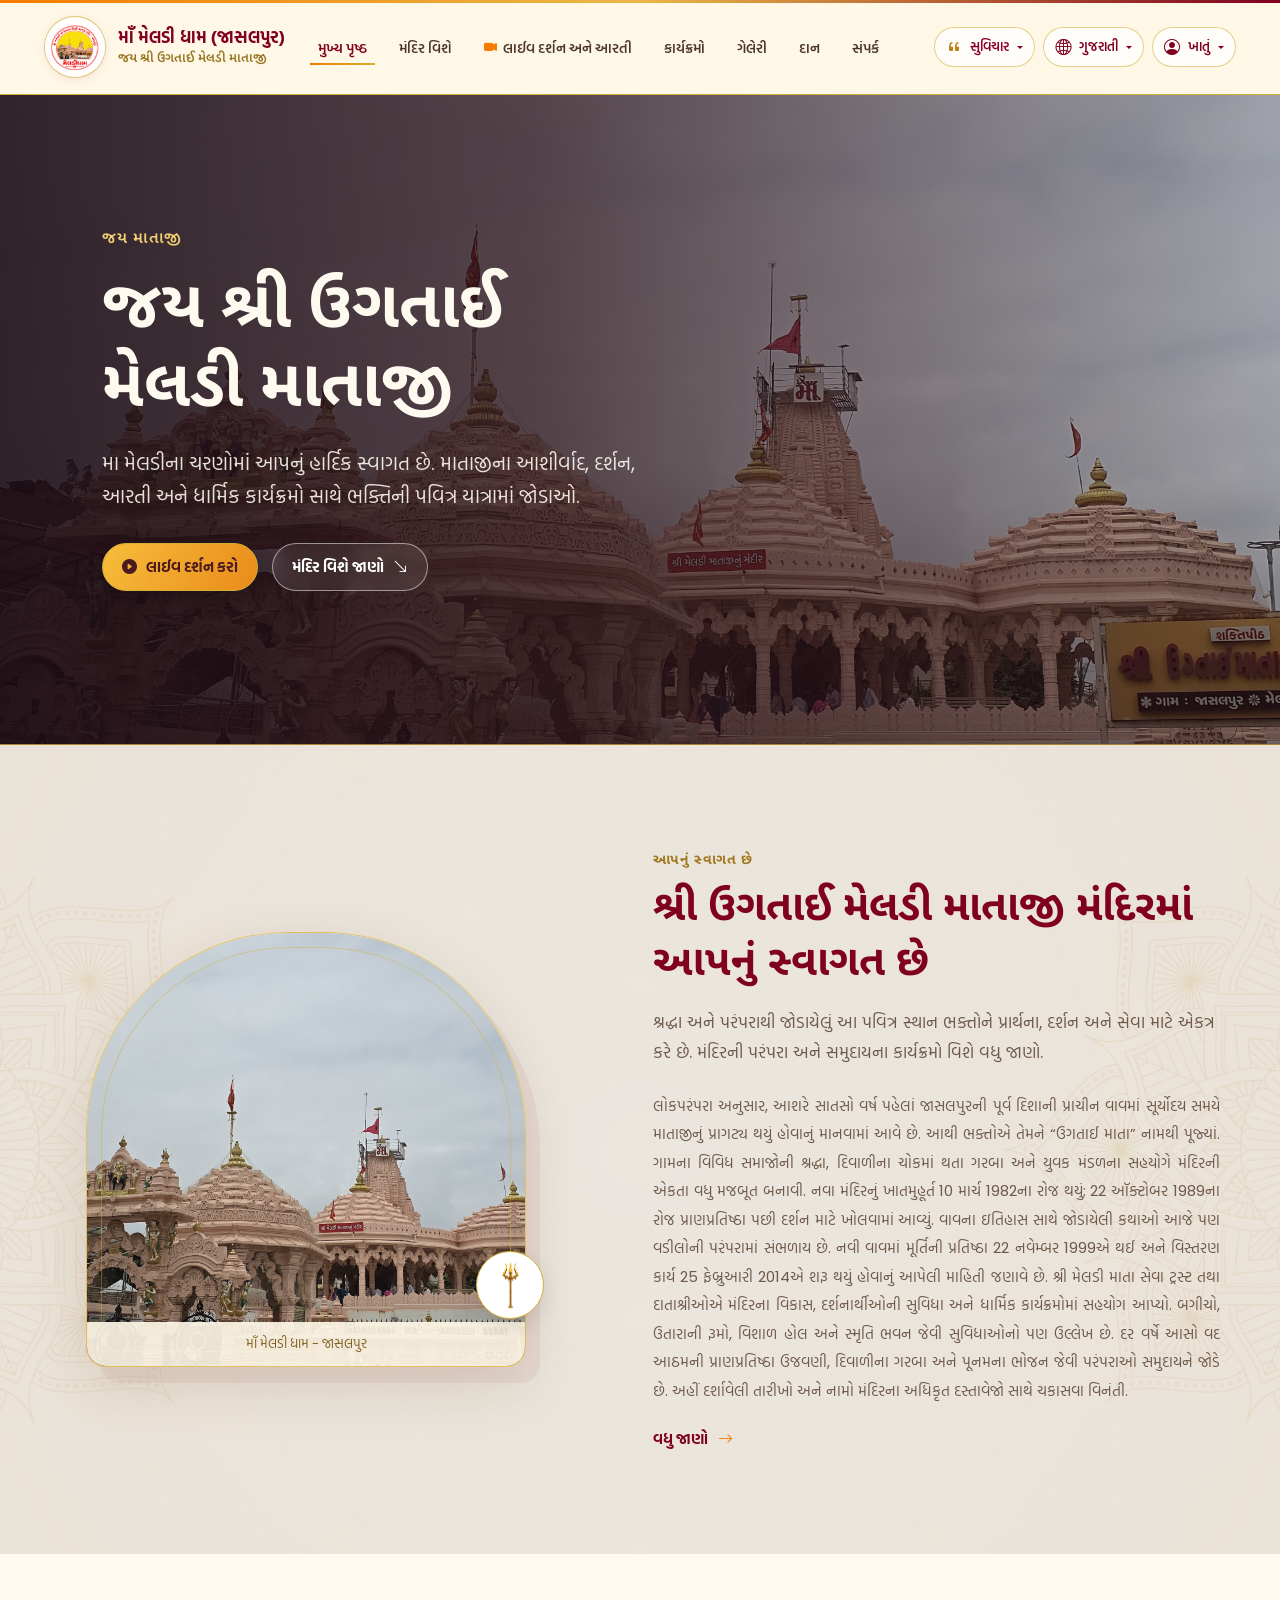
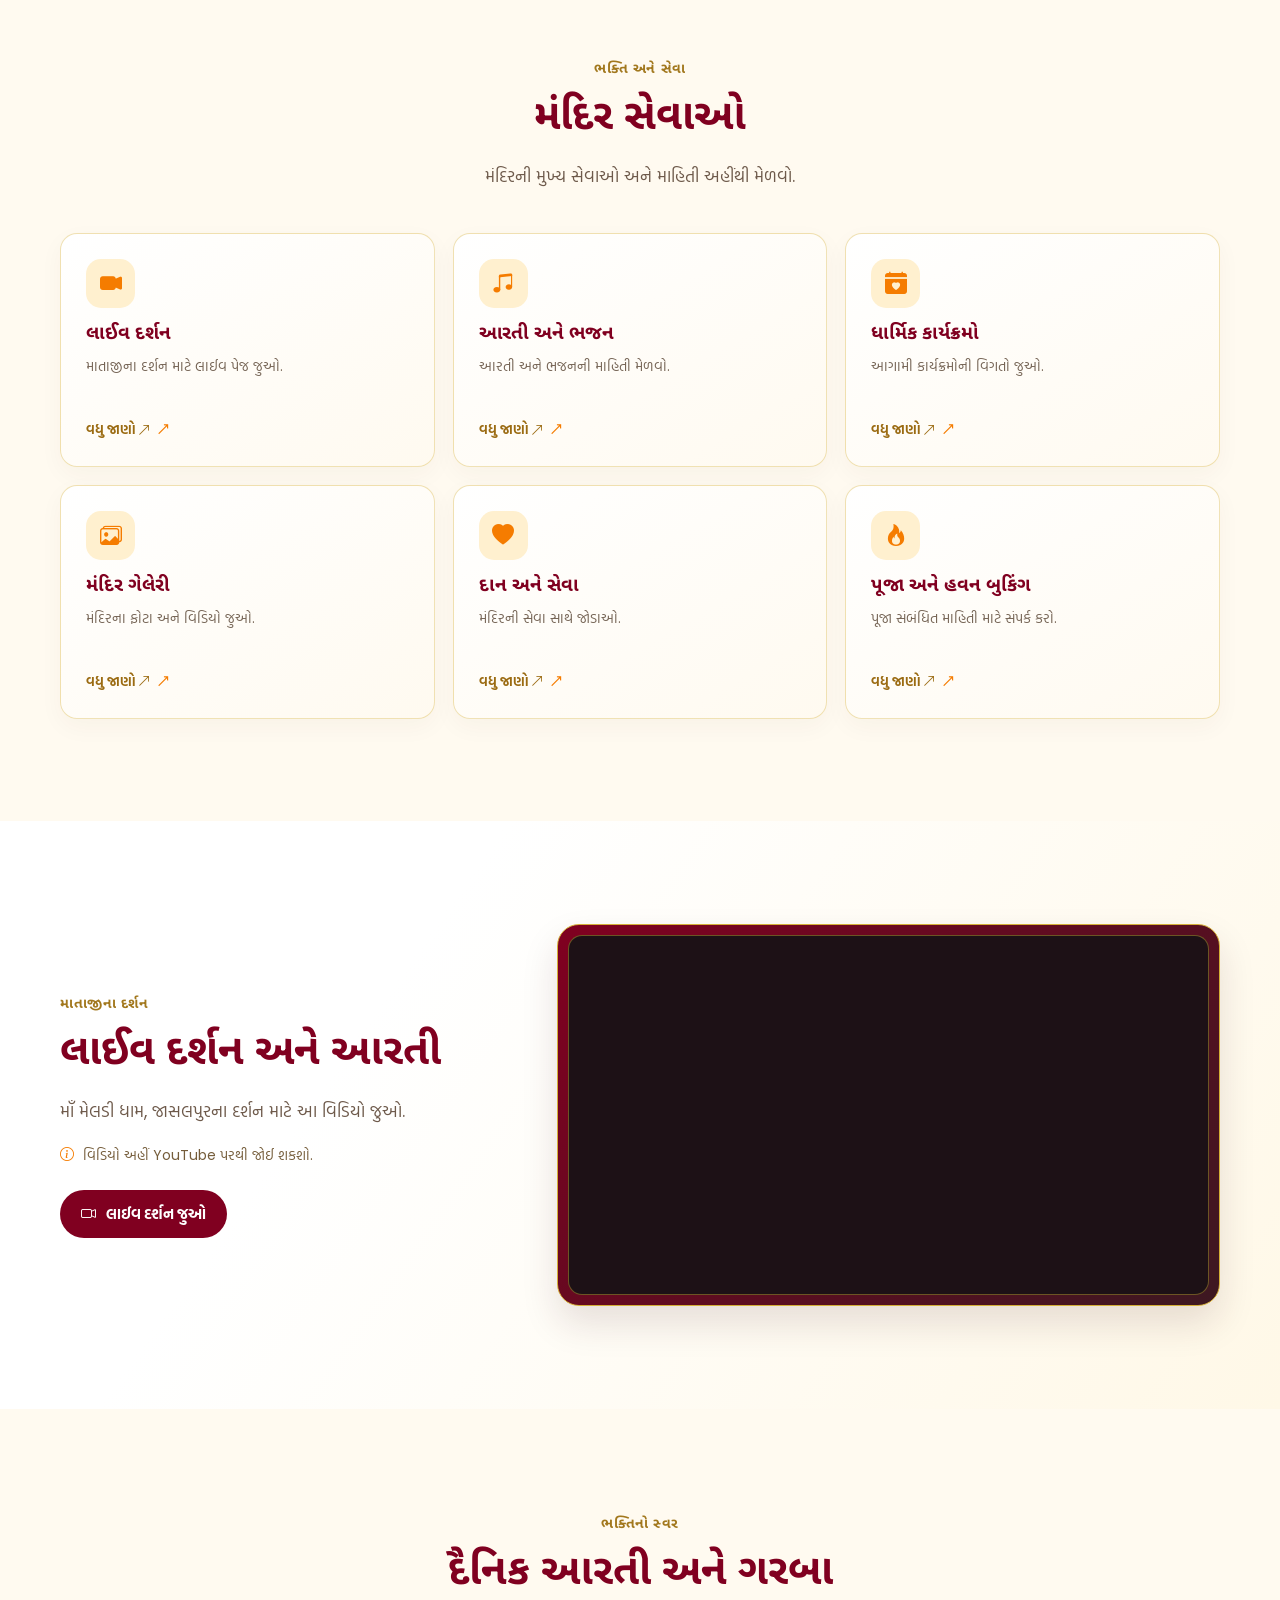
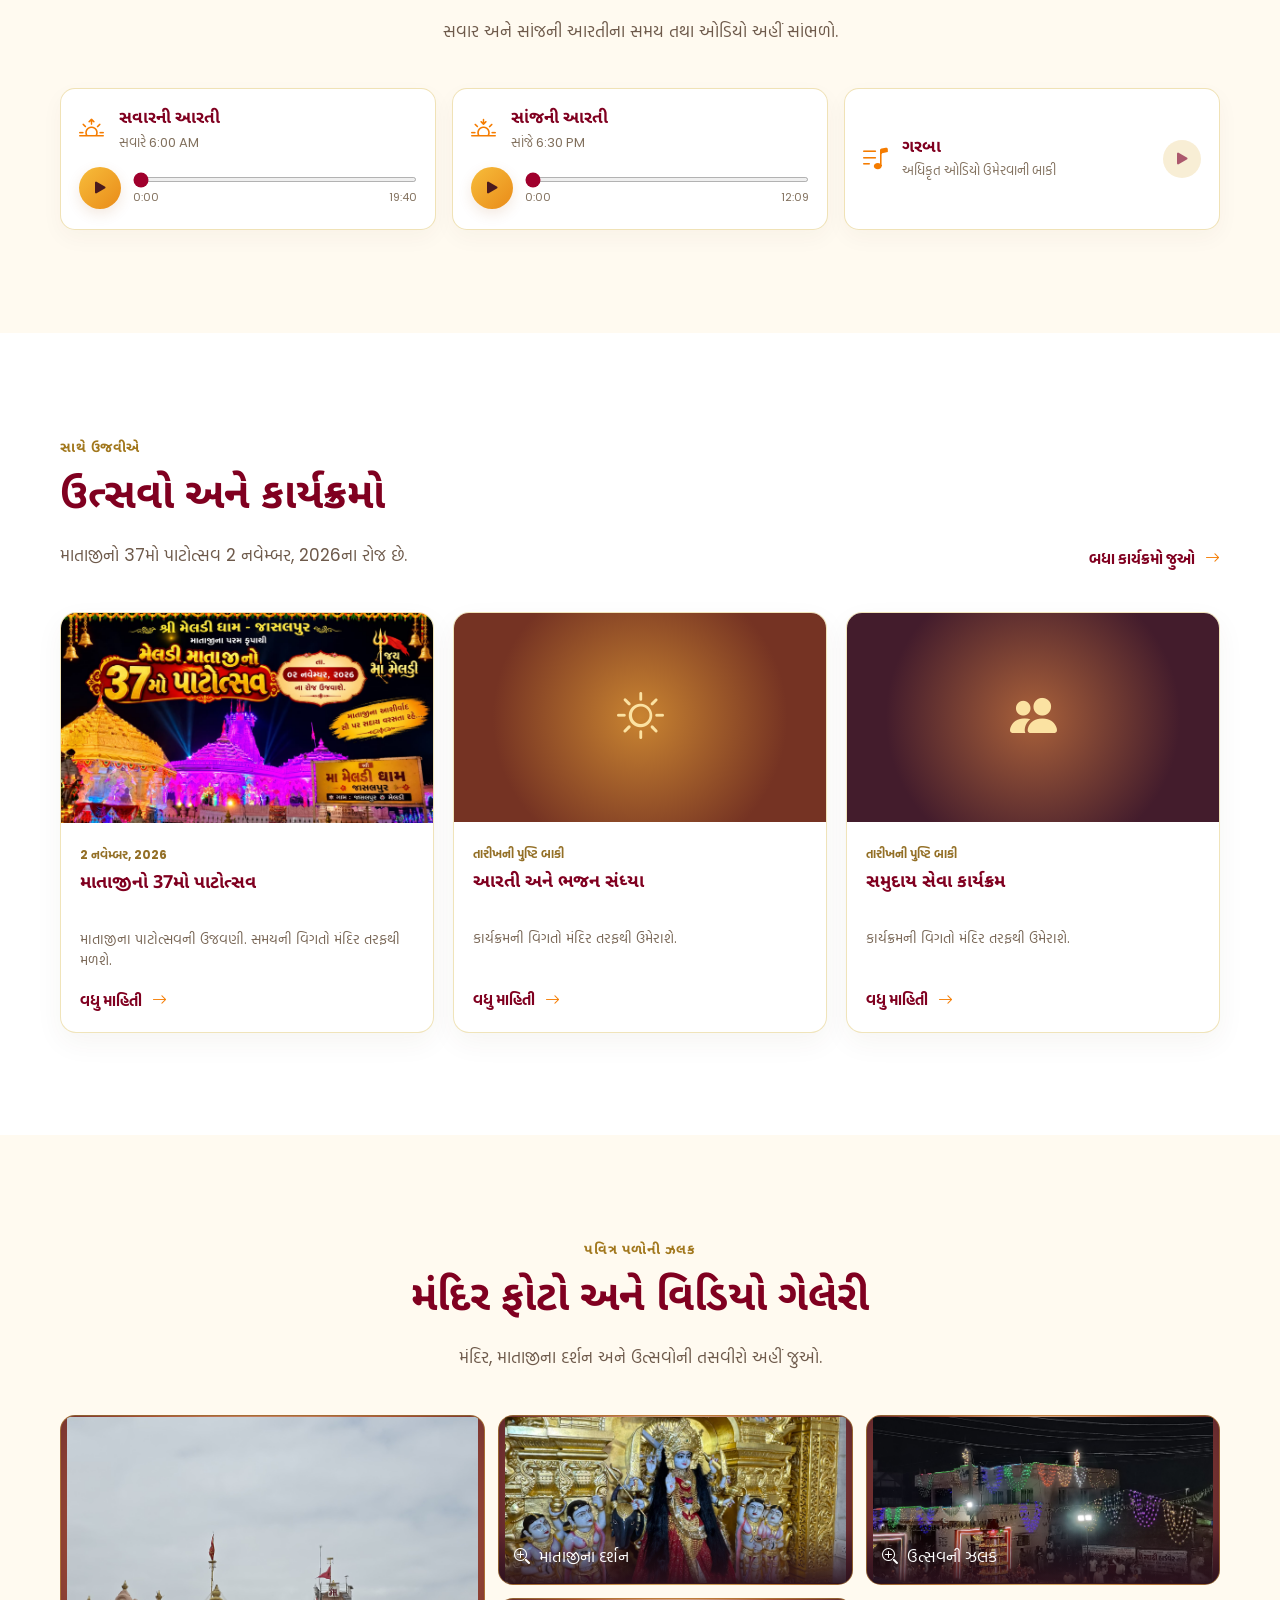
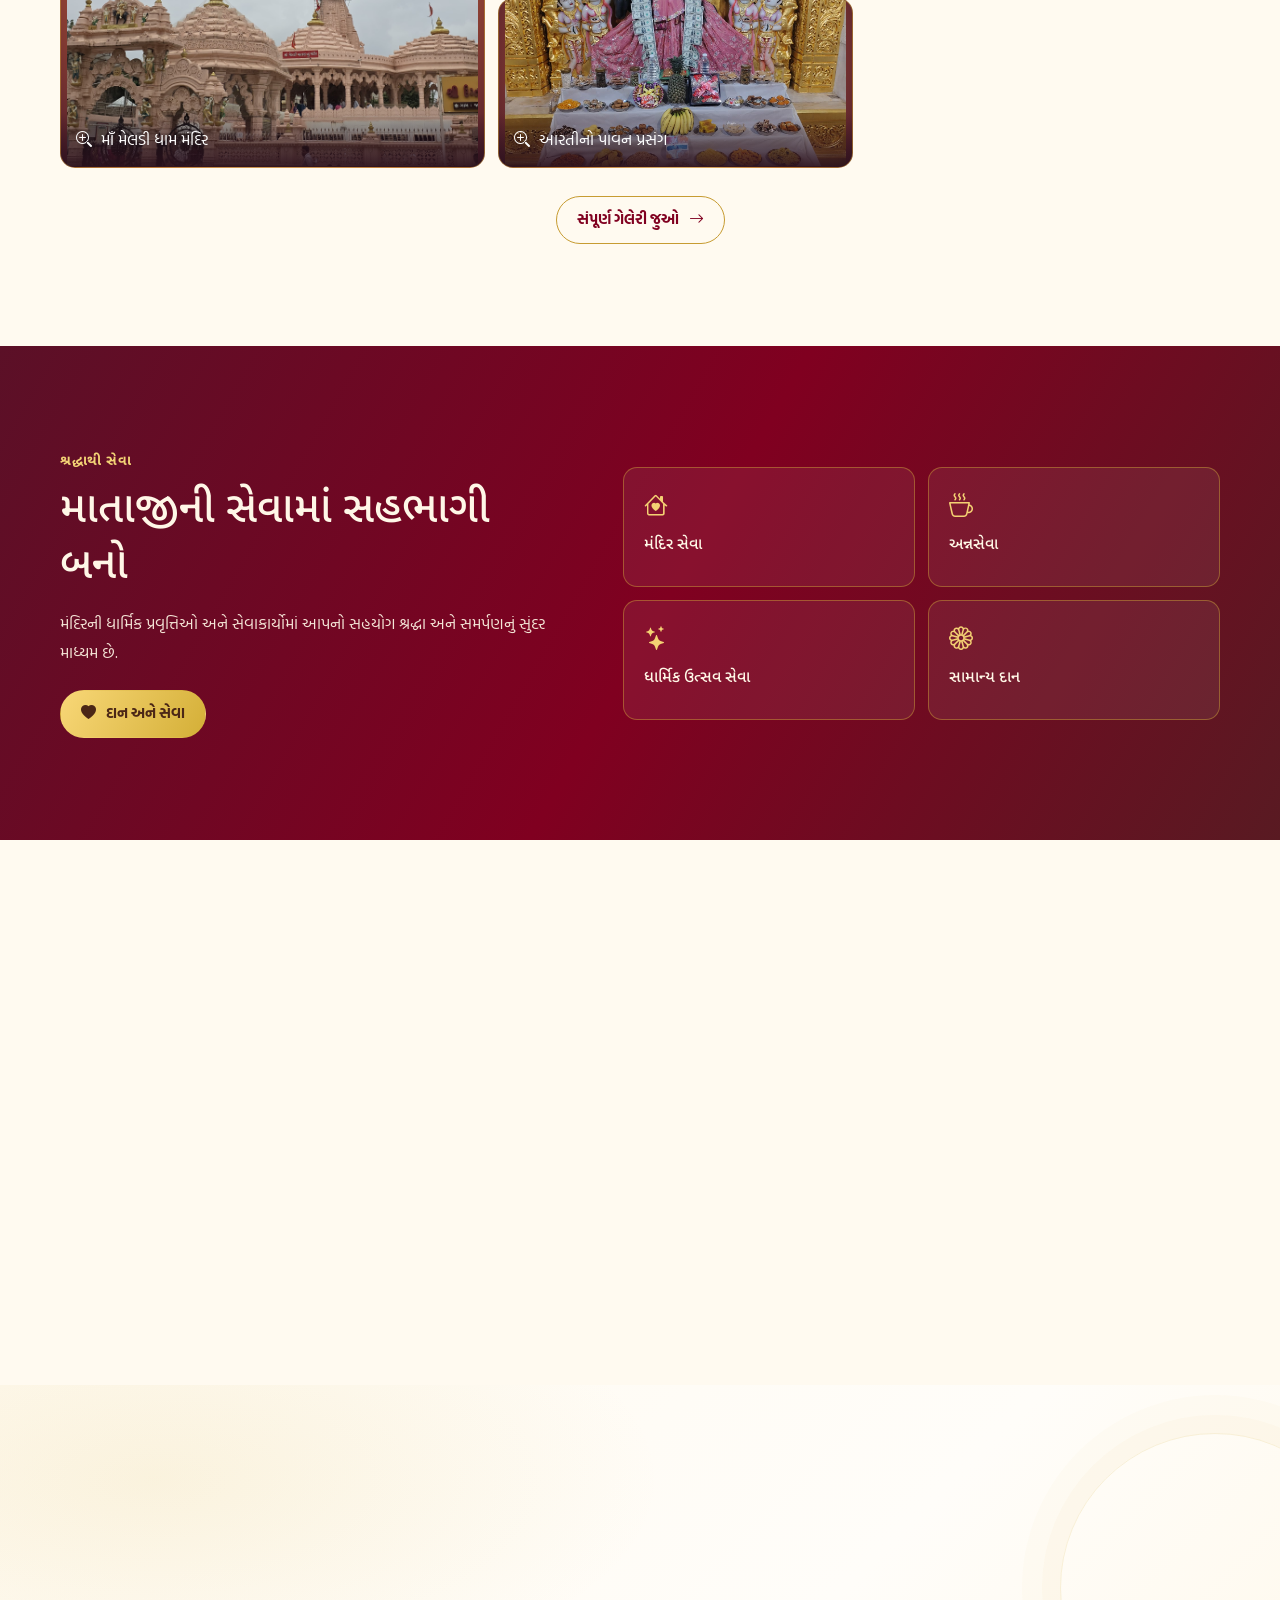
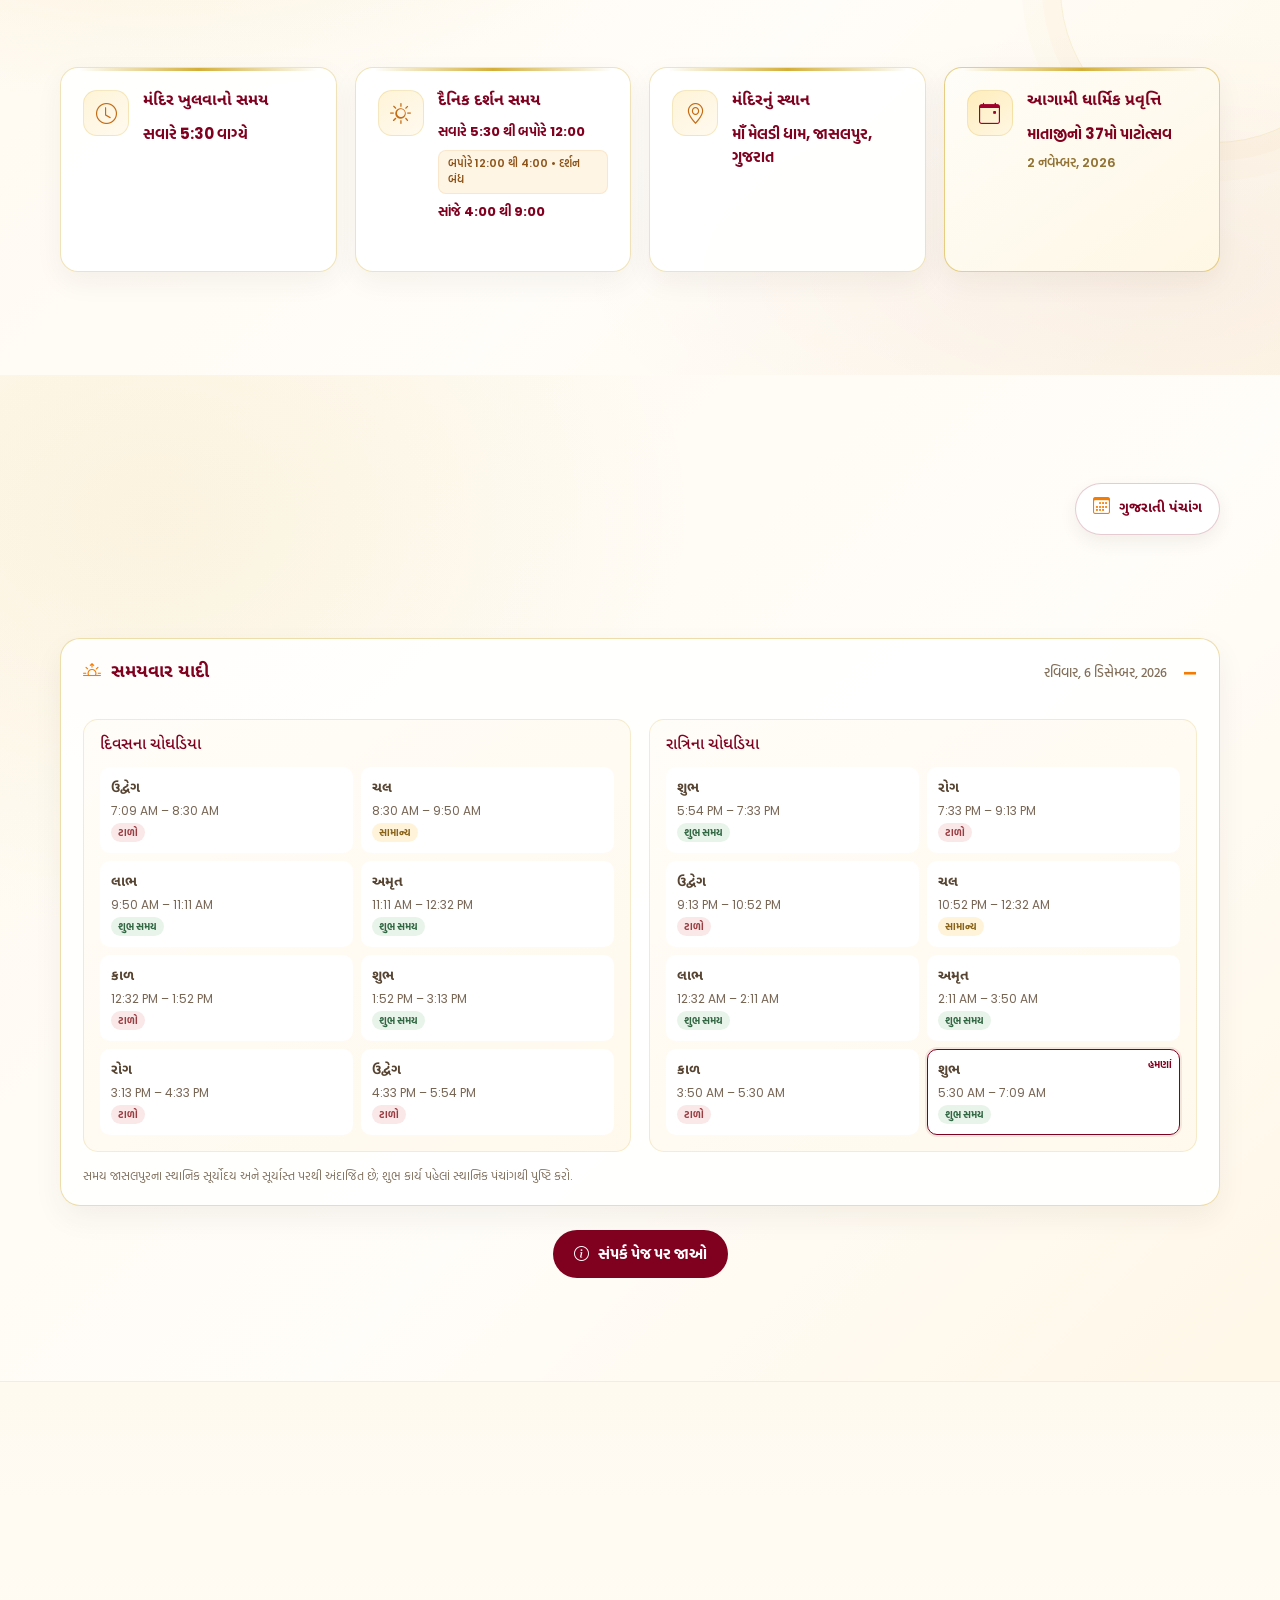
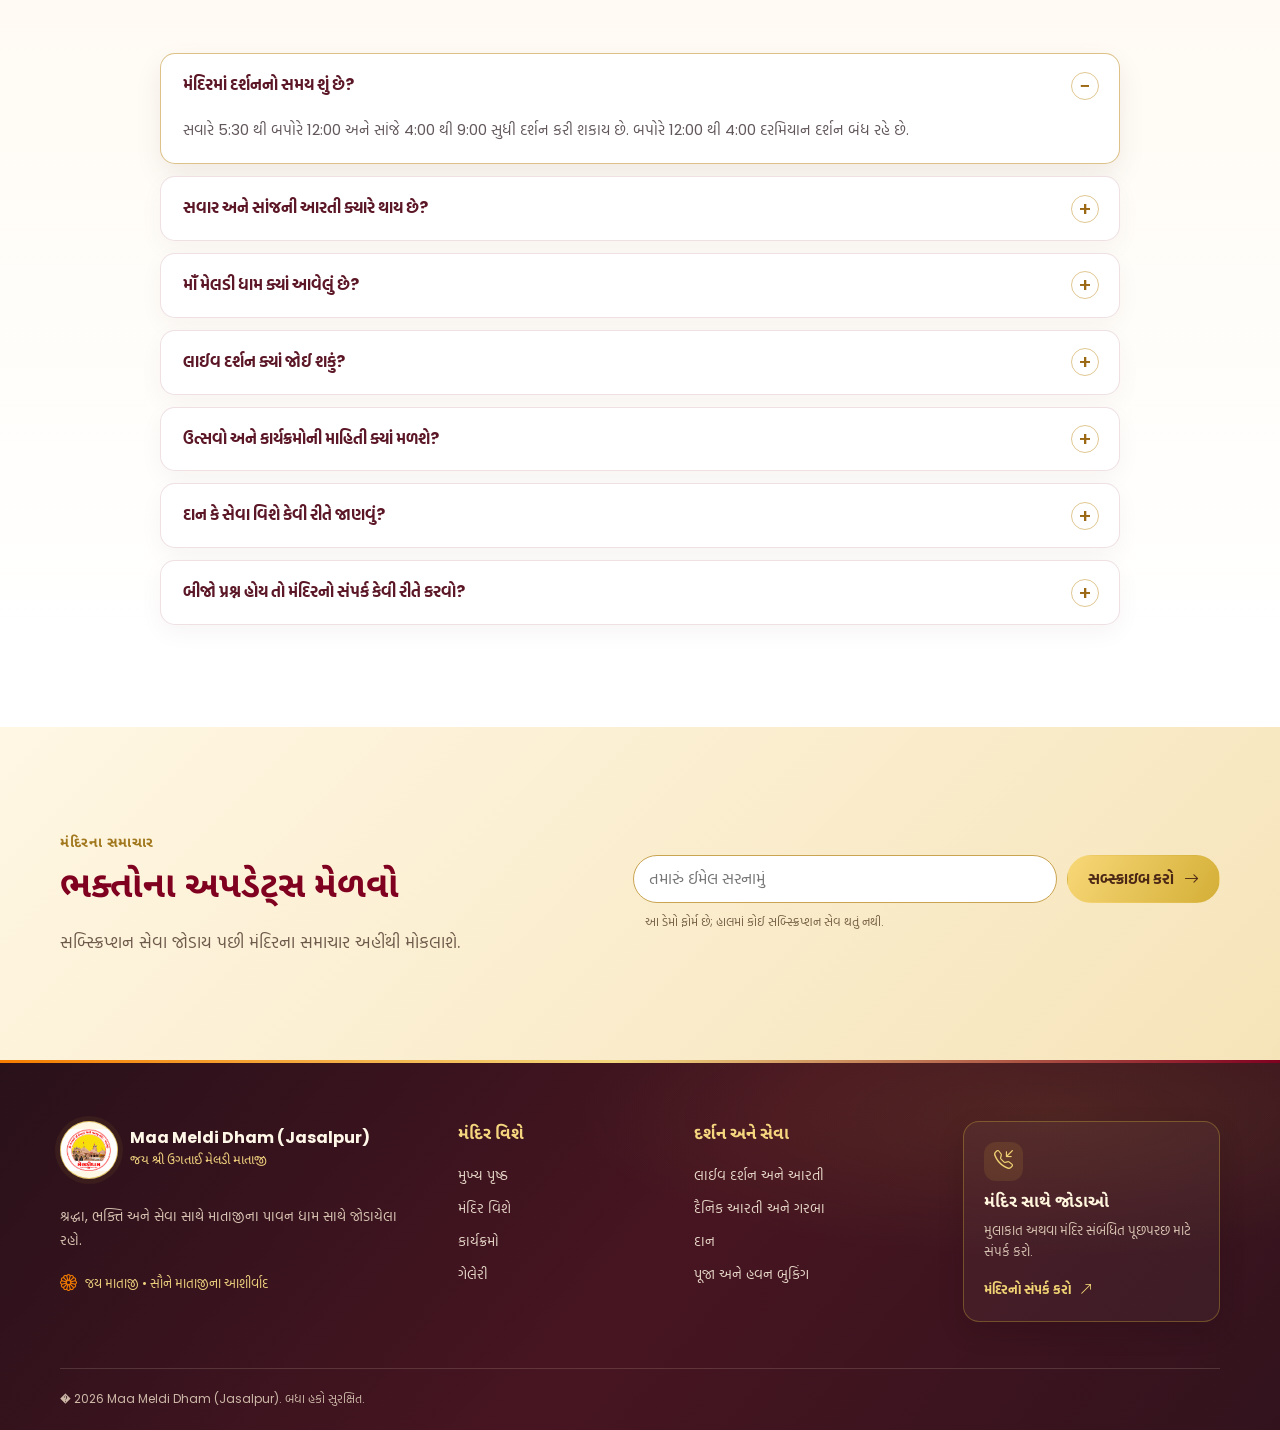
==== commit 5e543ea3: "update on 05/11/2026" ====
--- a/index.html
+++ b/index.html
@@ -110,7 +110,7 @@
 
     <section class="live-section" id="live-darshan">
       <div class="section-wrap live-grid"><div class="live-copy reveal"><span class="section-eyebrow" data-i18n="liveEyebrow">ગુજરાતી? ?????</span><h2 data-i18n="liveHeading">???? ????? ??? ????</h2><p data-i18n="liveDescription">ગુજરાતી? हिन्दी ???? ગુજરાતી ??? ??? ??? हिन्दी ????? ??? ????.</p><span class="status-note"><i class="bi bi-info-circle"></i><span data-i18n="streamPlaceholder">???? ગુજરાતી?? ????? ગુજરાતી? ???? ??.</span></span><a class="button-maroon" href="live-darshan.html"><i class="bi bi-camera-video"></i><span data-i18n="liveButton">???? ????? ???</span></a></div>
-        <div class="live-frame reveal"><div class="live-video"><iframe src="https://www.youtube.com/embed/KomUNKwJu6c" title="Maa Meldi Dham Jasalpur live darshan" loading="lazy" allow="accelerometer; autoplay; clipboard-write; encrypted-media; gyroscope; picture-in-picture; web-share" referrerpolicy="strict-origin-when-cross-origin" allowfullscreen></iframe></div></div>
+        <div class="live-frame reveal"><div class="live-video"><iframe data-live-video data-video-id="nn3HzTtq0NE" src="https://www.youtube.com/embed/nn3HzTtq0NE" title="Maa Meldi Dham Jasalpur live darshan" loading="lazy" allow="accelerometer; autoplay; clipboard-write; encrypted-media; gyroscope; picture-in-picture; web-share" referrerpolicy="strict-origin-when-cross-origin" allowfullscreen></iframe></div></div>
       </div>
     </section>
 
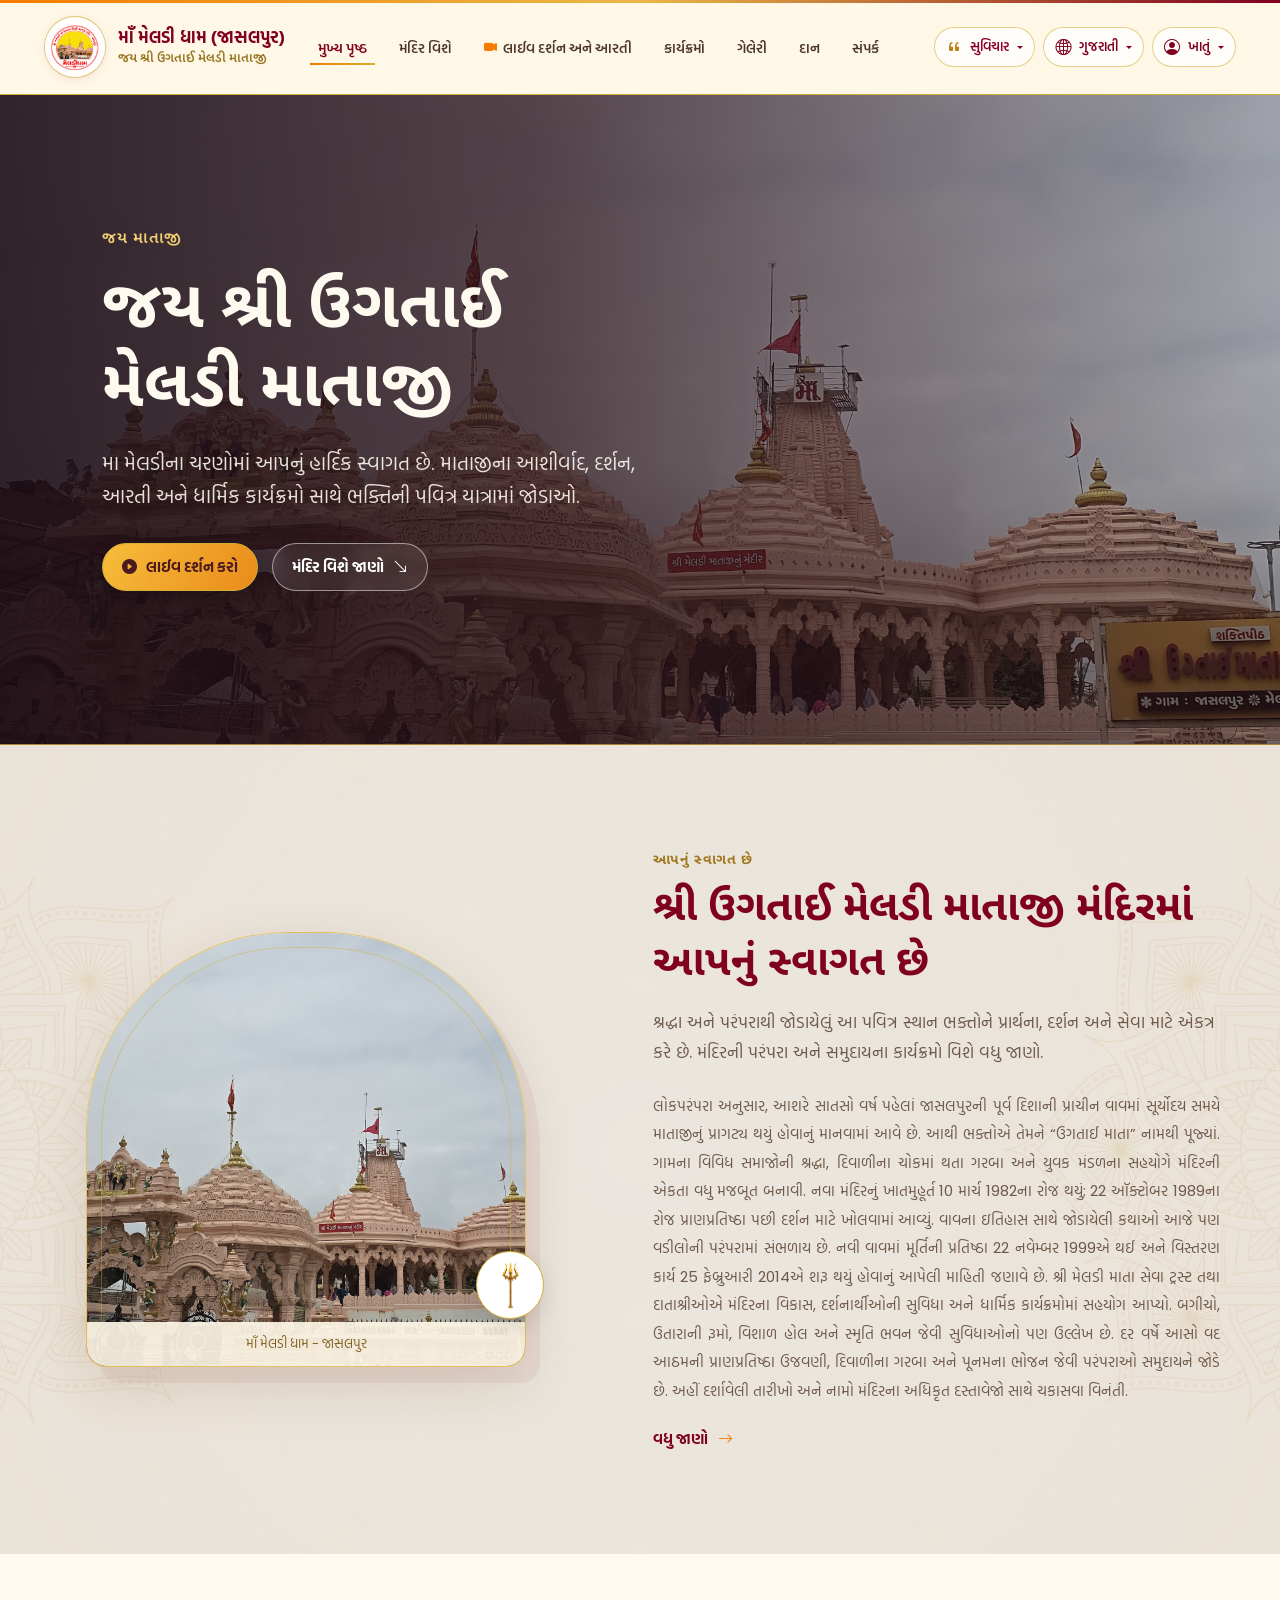
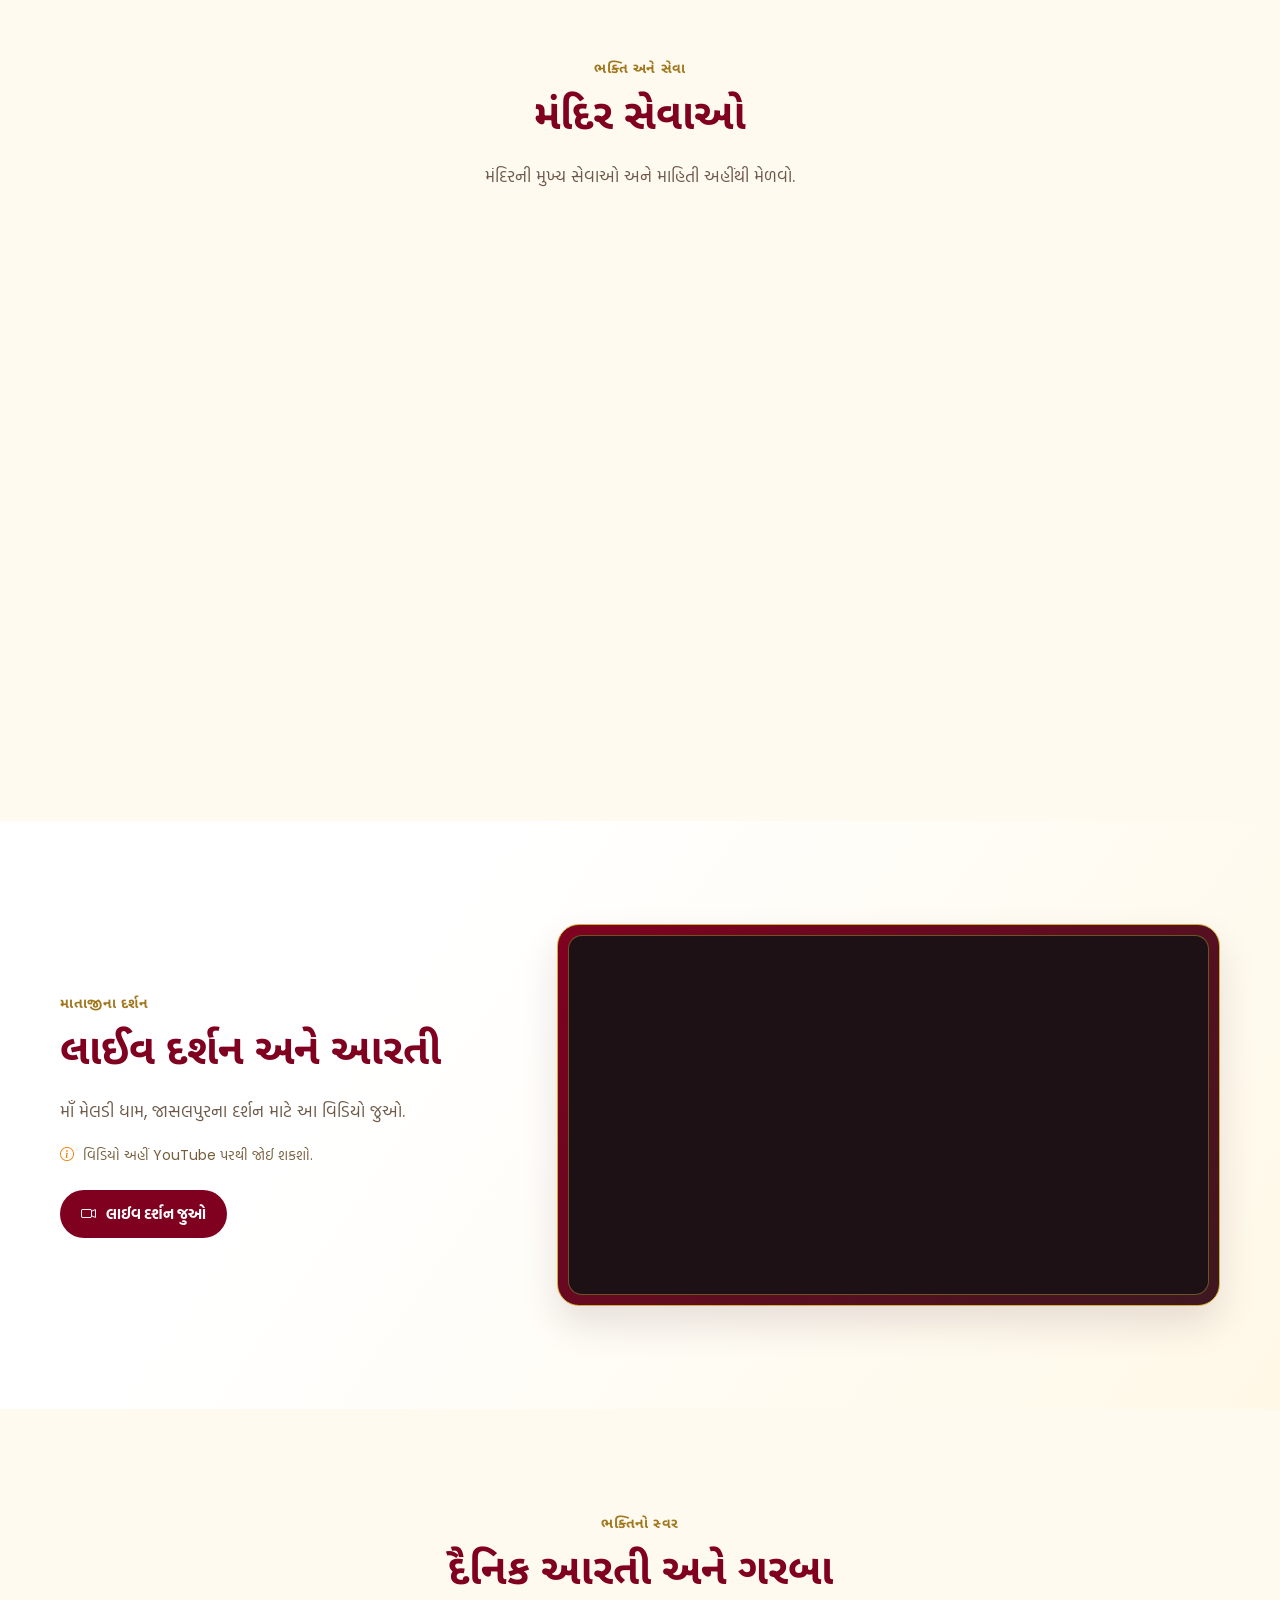
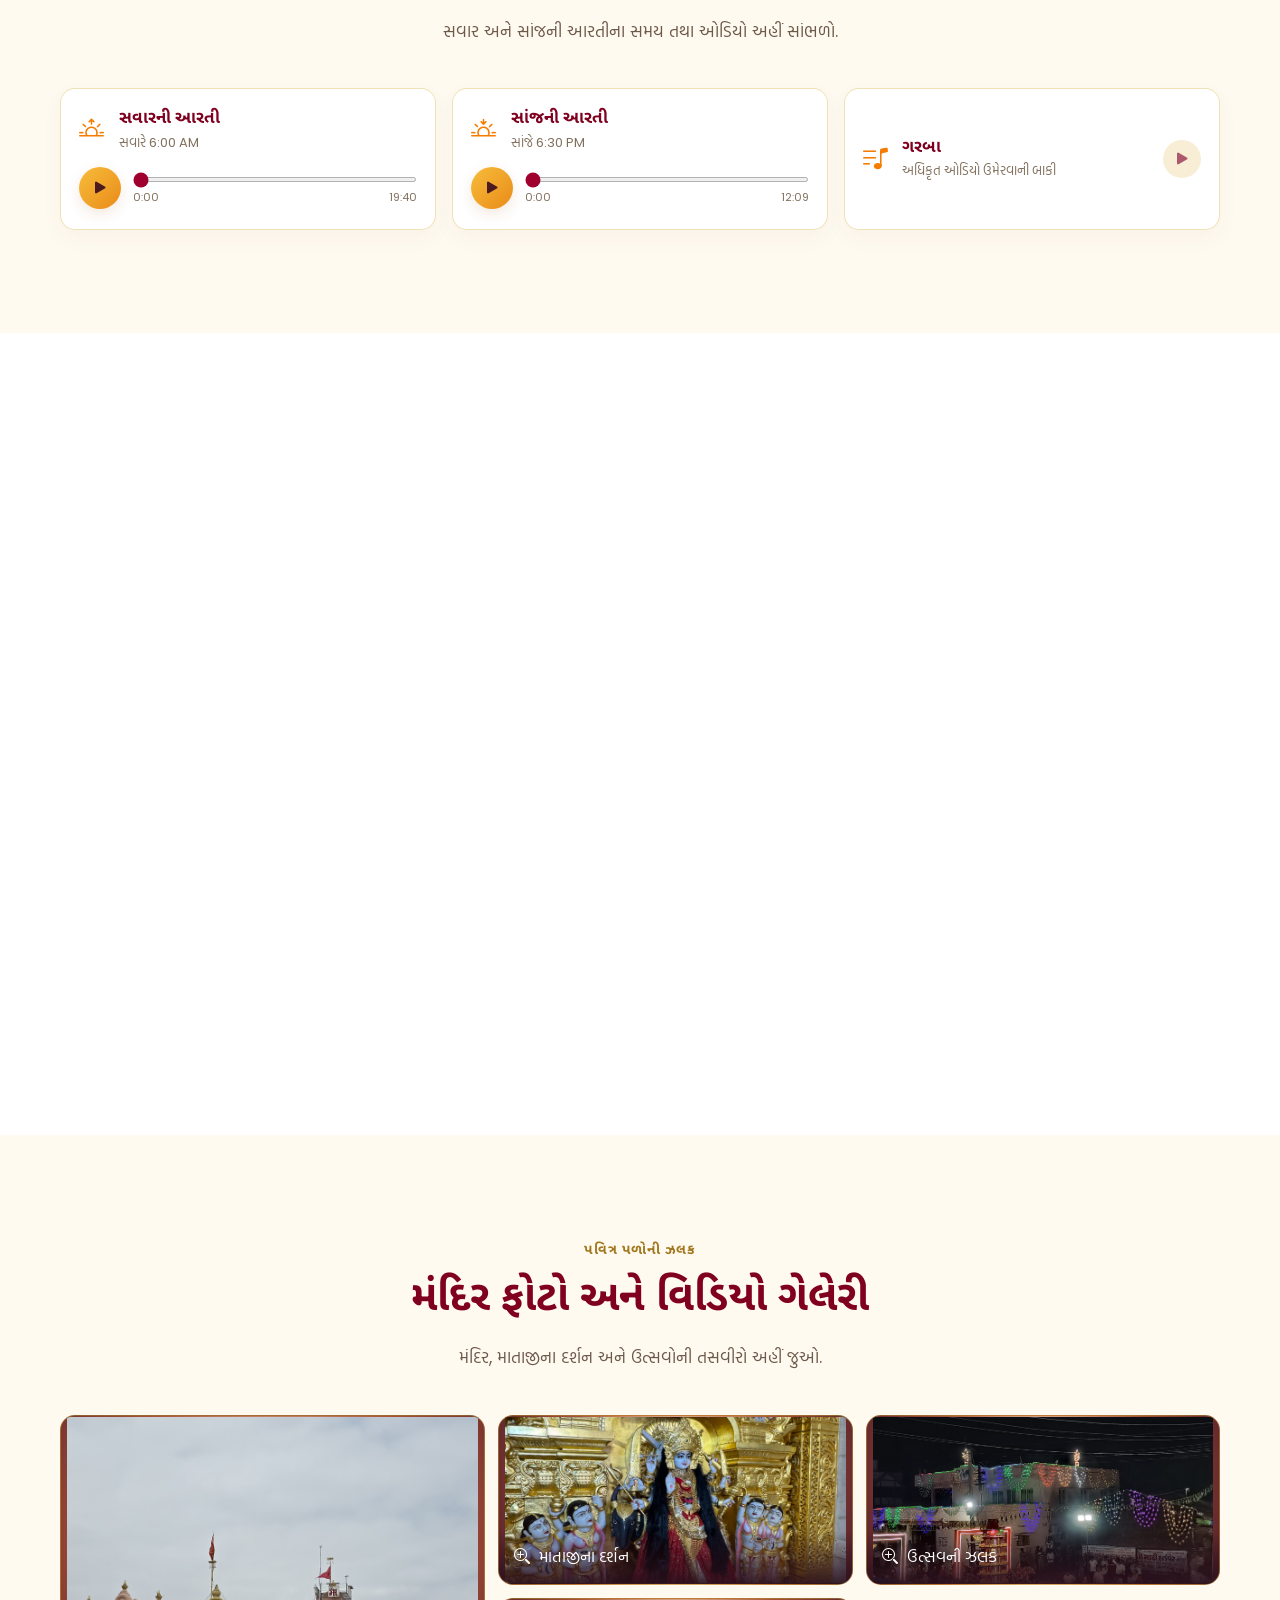
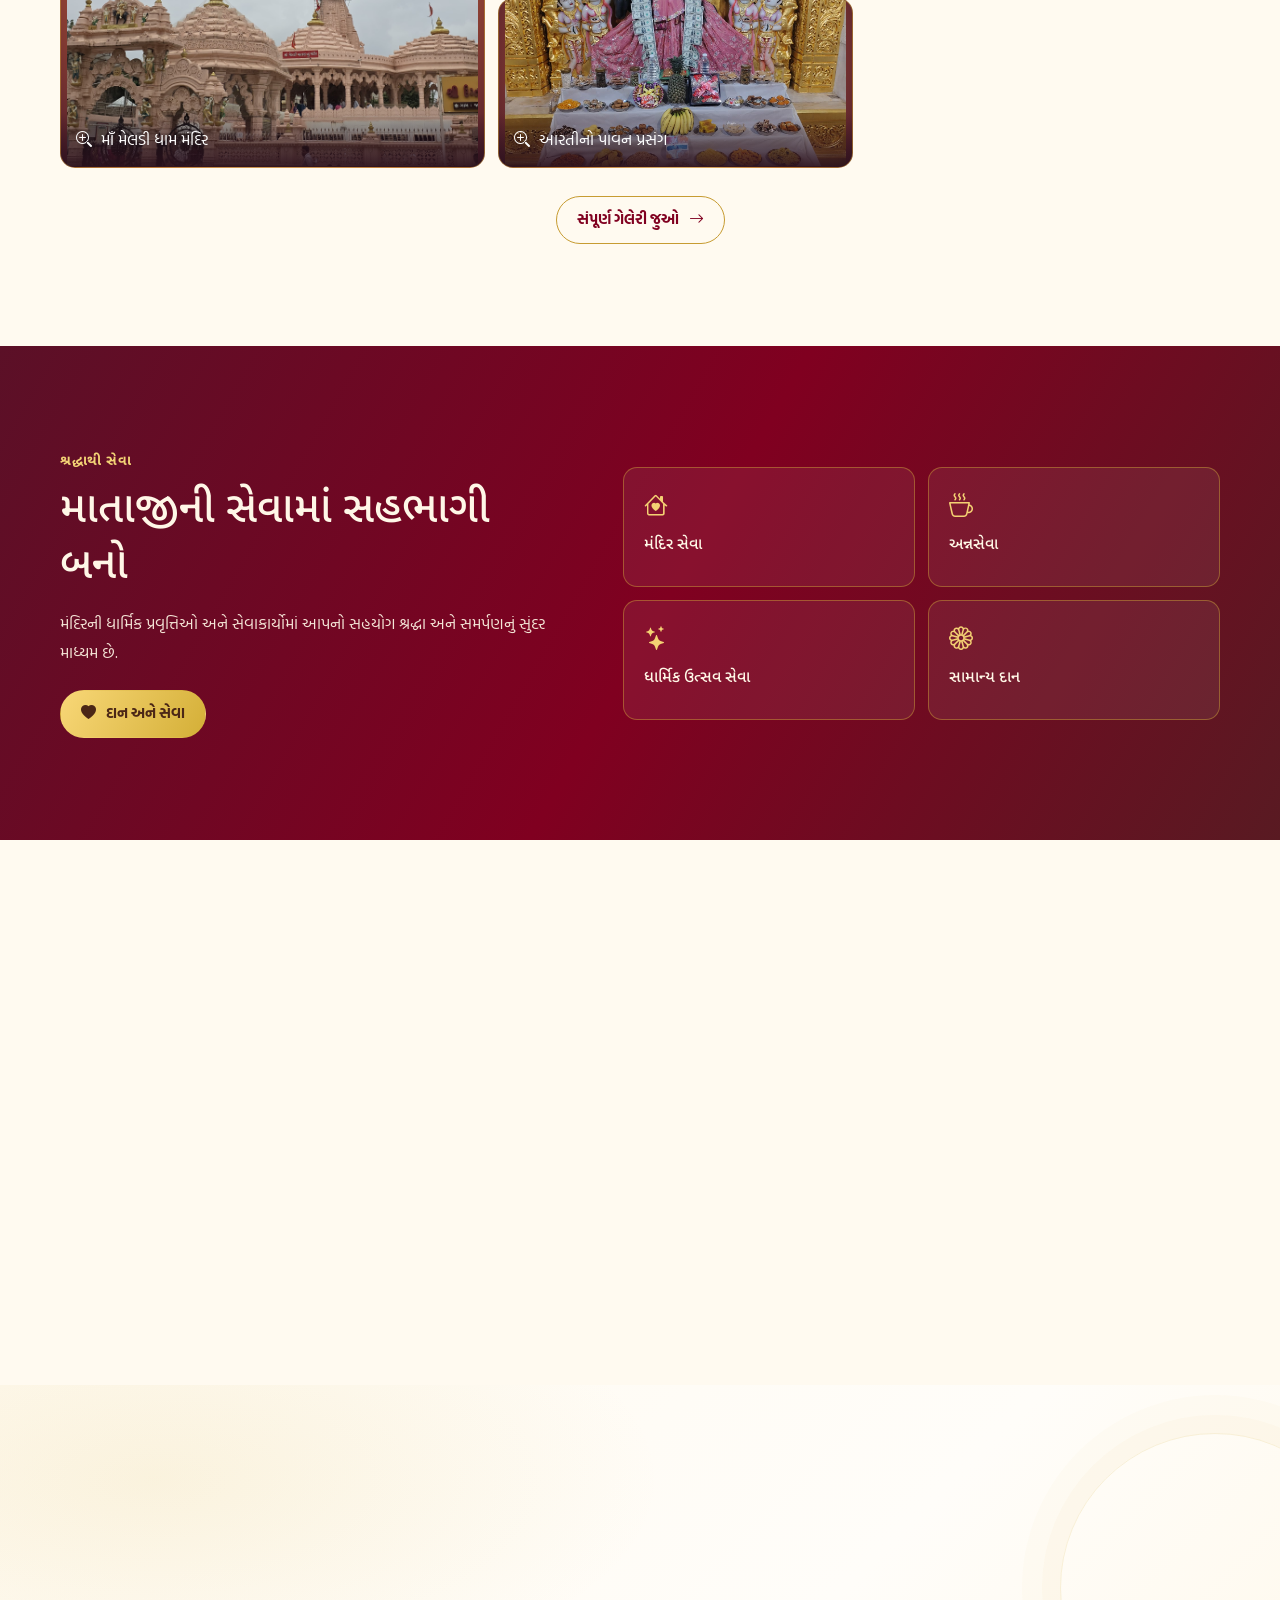
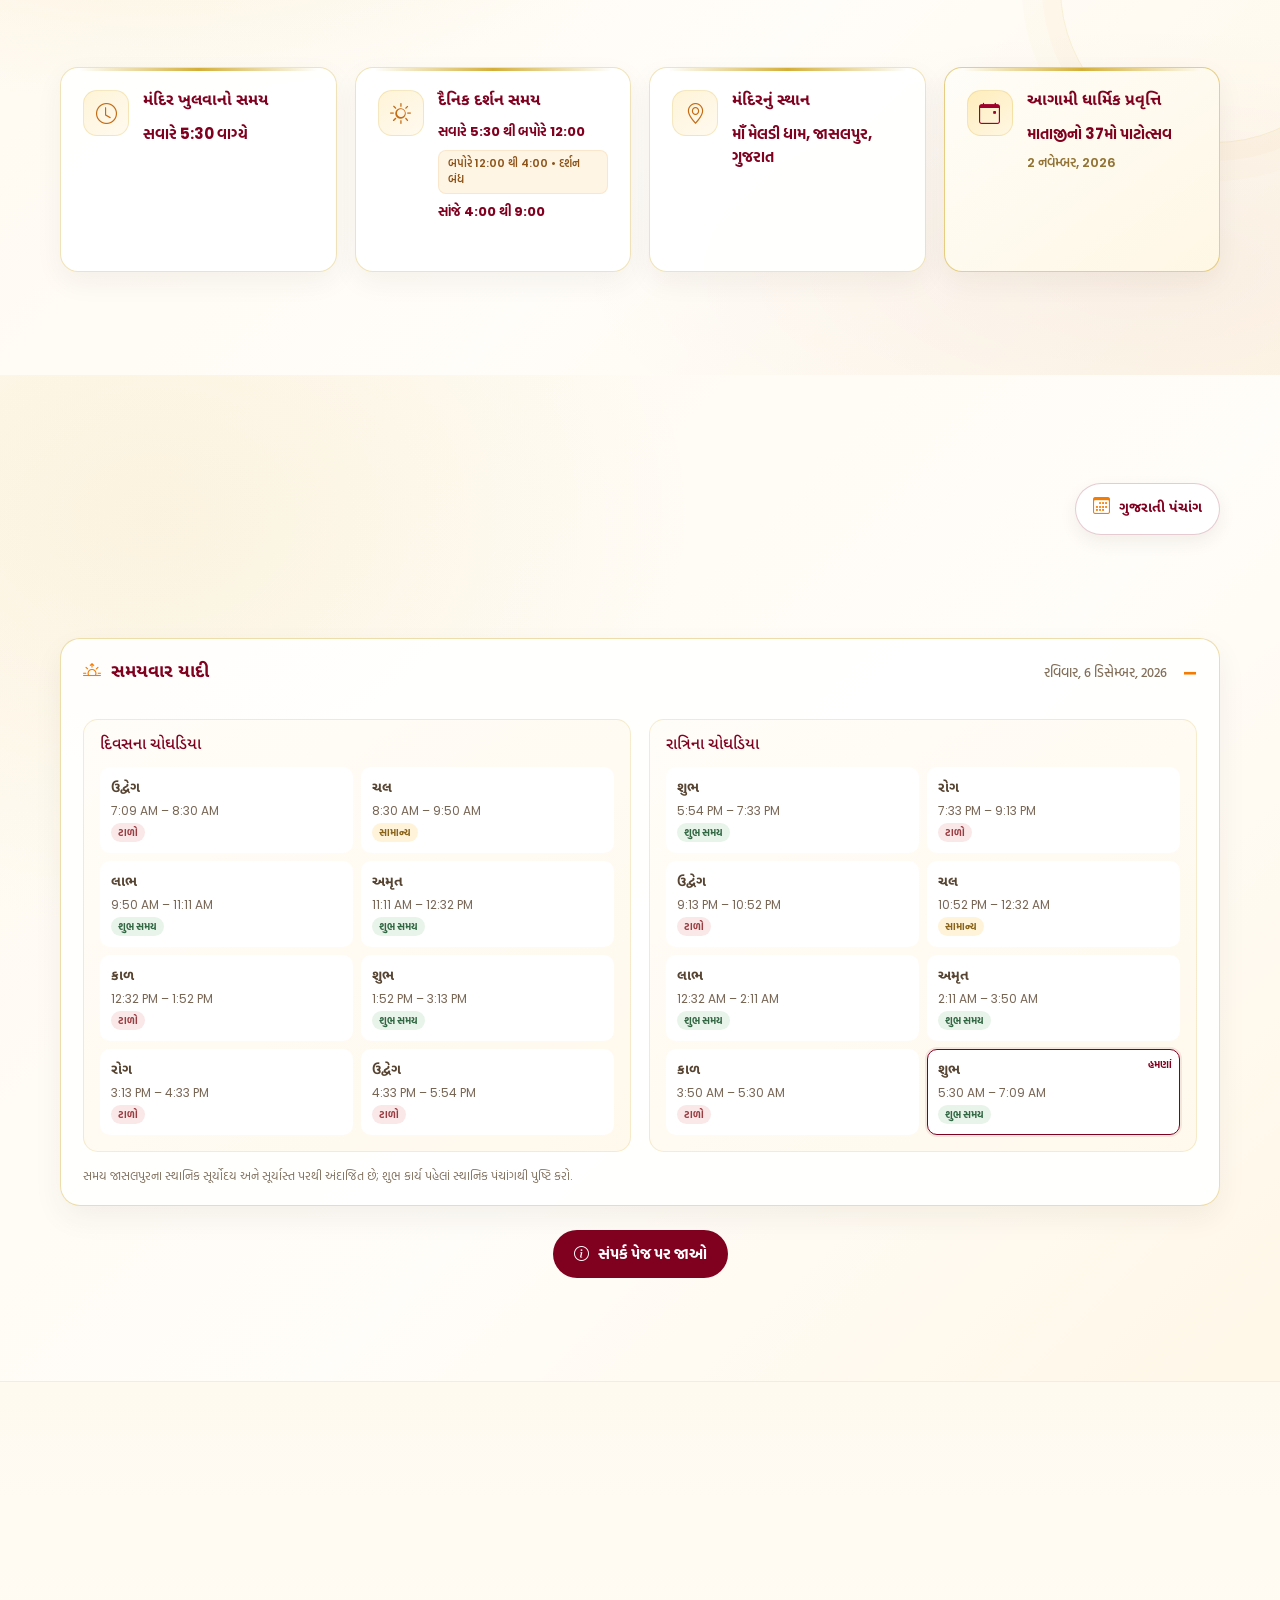
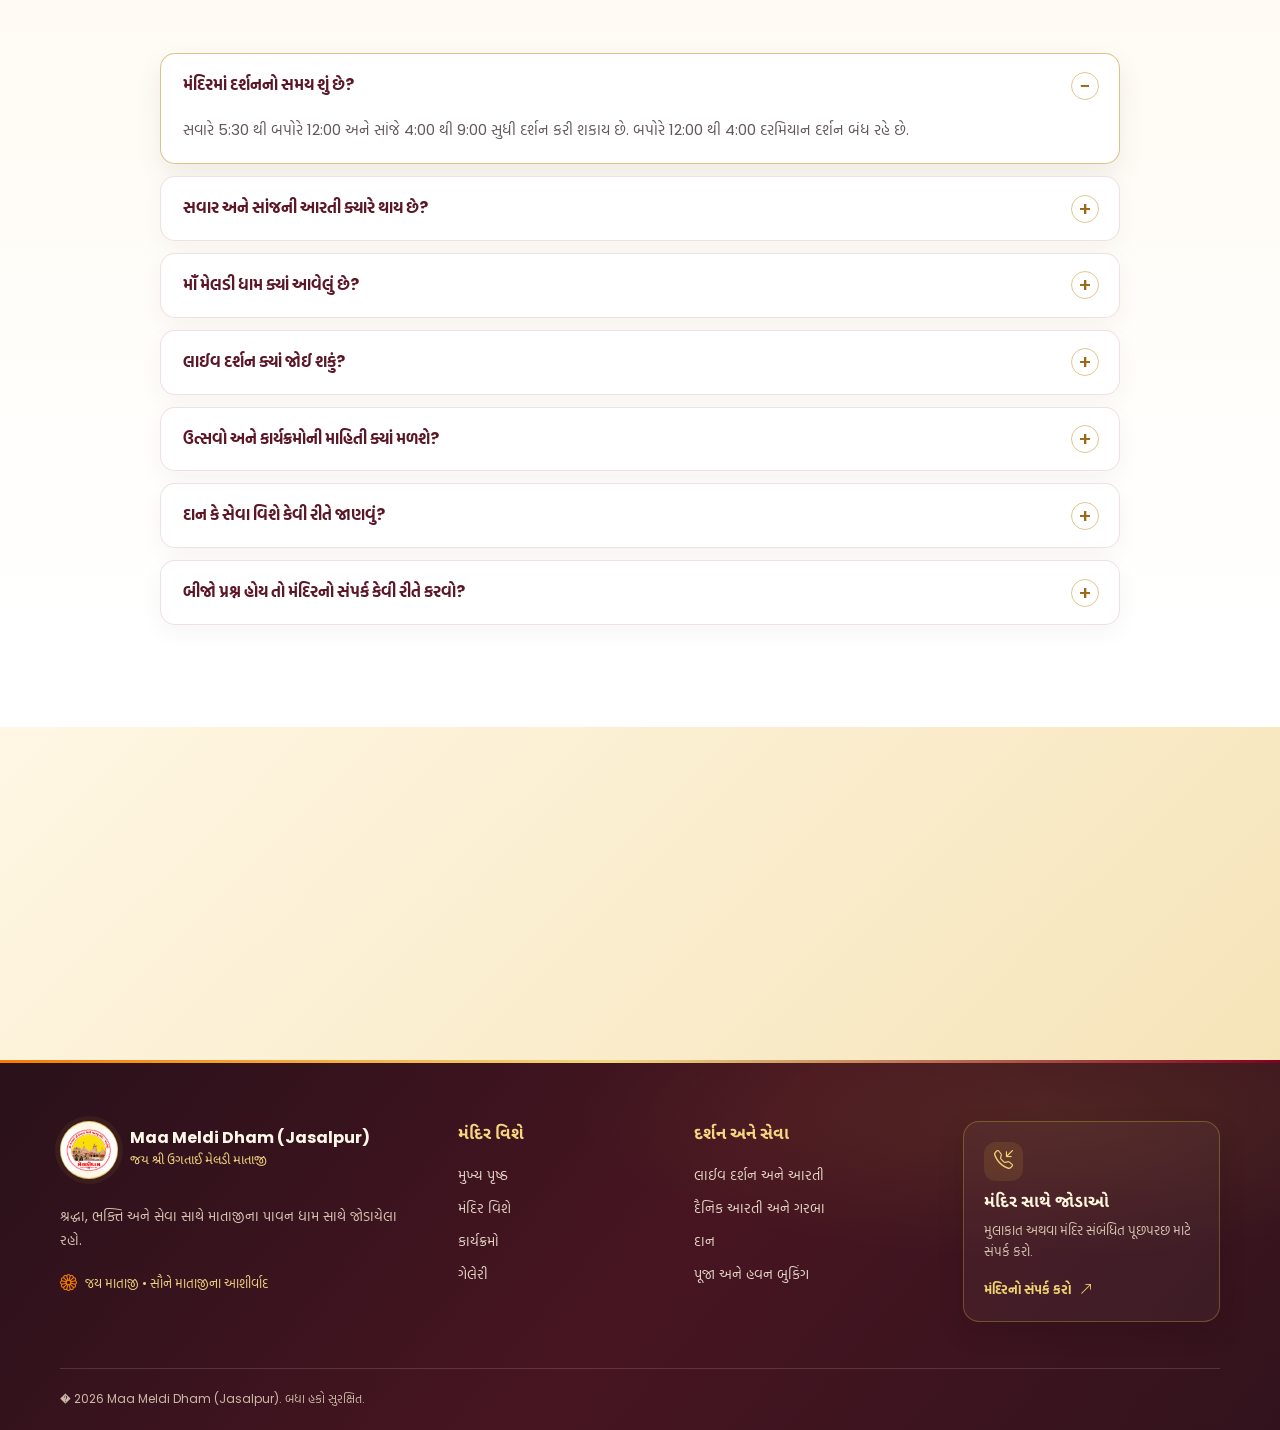
==== commit 95640d7d: "update on 05/11/2026" ====
--- a/index.html
+++ b/index.html
@@ -1,7 +1,8 @@
 <!doctype html>
 <html lang="gu">
 <head>
-  <meta charset="utf-8">
+    <link rel="icon" type="image/png" href="assets/image/logo.png">
+<meta charset="utf-8">
   <meta name="viewport" content="width=device-width, initial-scale=1">
   <meta name="theme-color" content="#fff8e7">
   <meta name="description" content="???? ????? ????? हिन्दी ગુજરાતી ?????, ????, ???? ??? ગુજરાતી????? हिन्दी.">
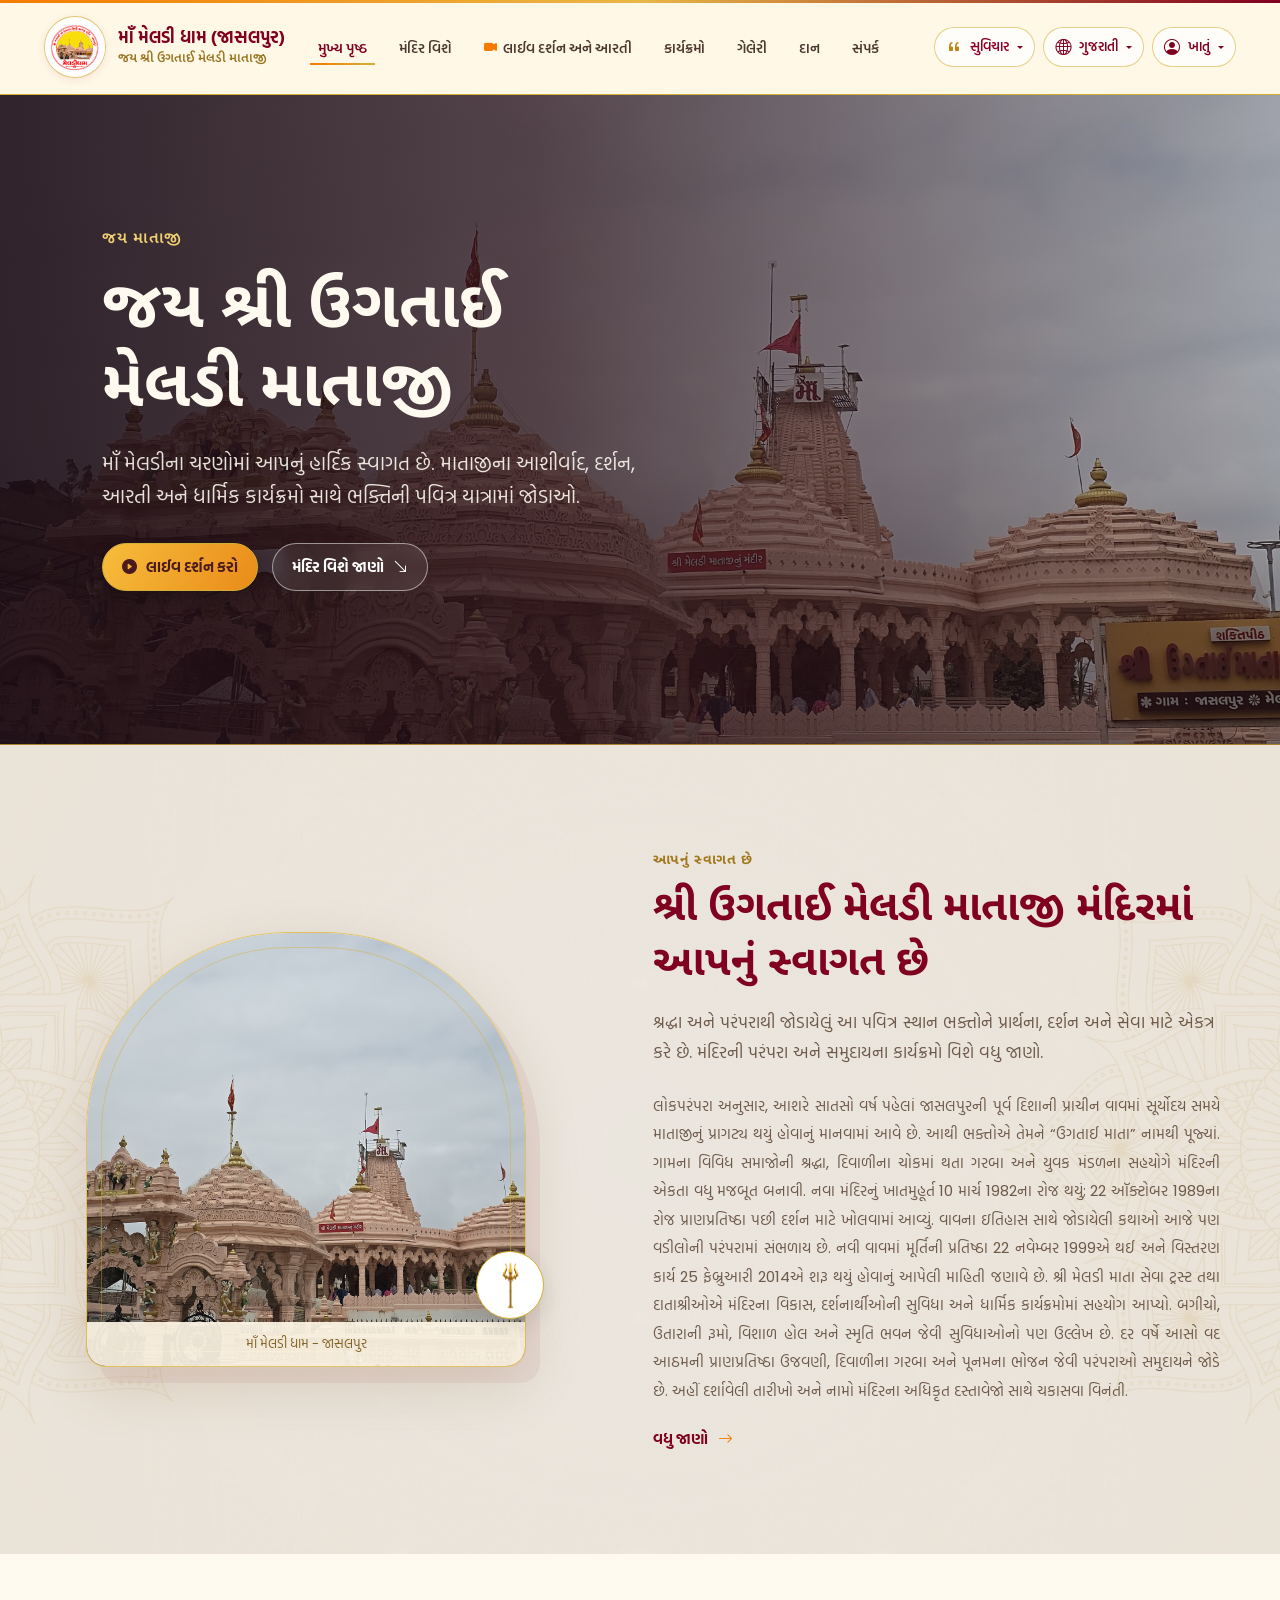
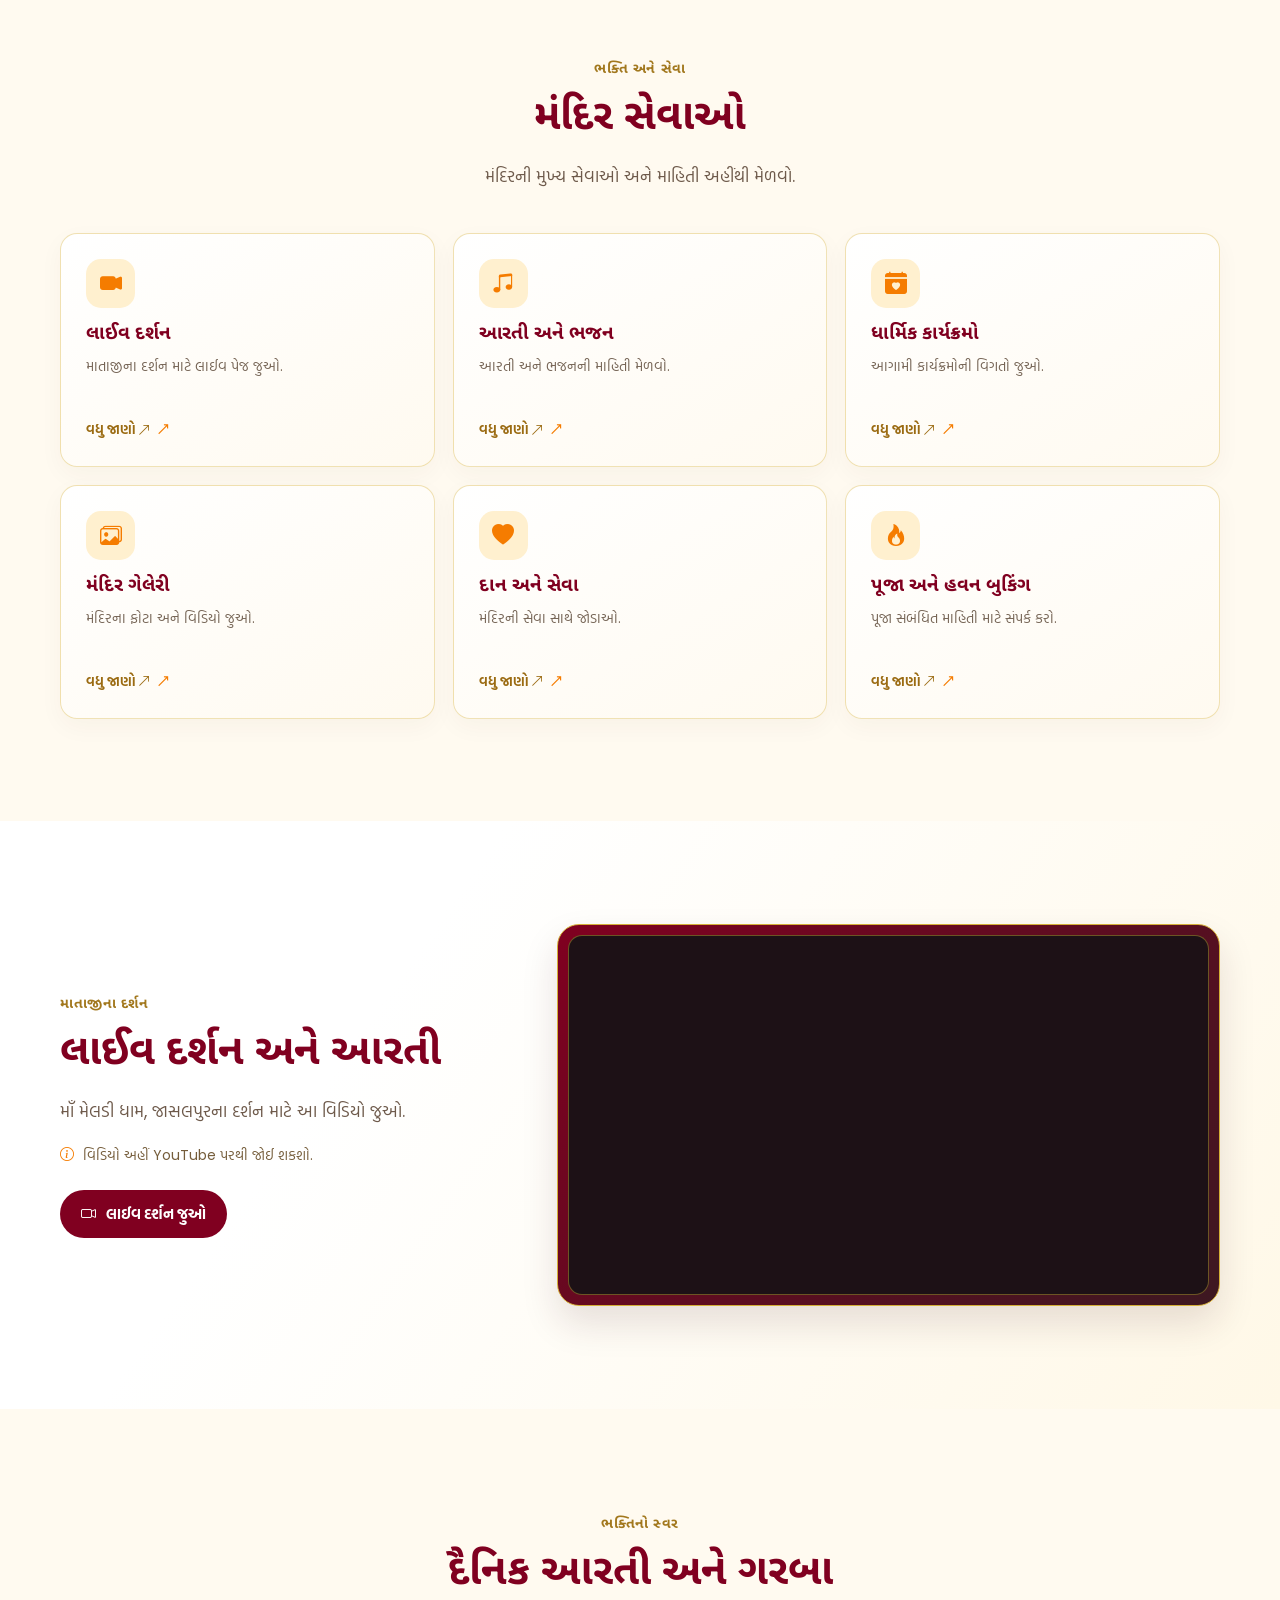
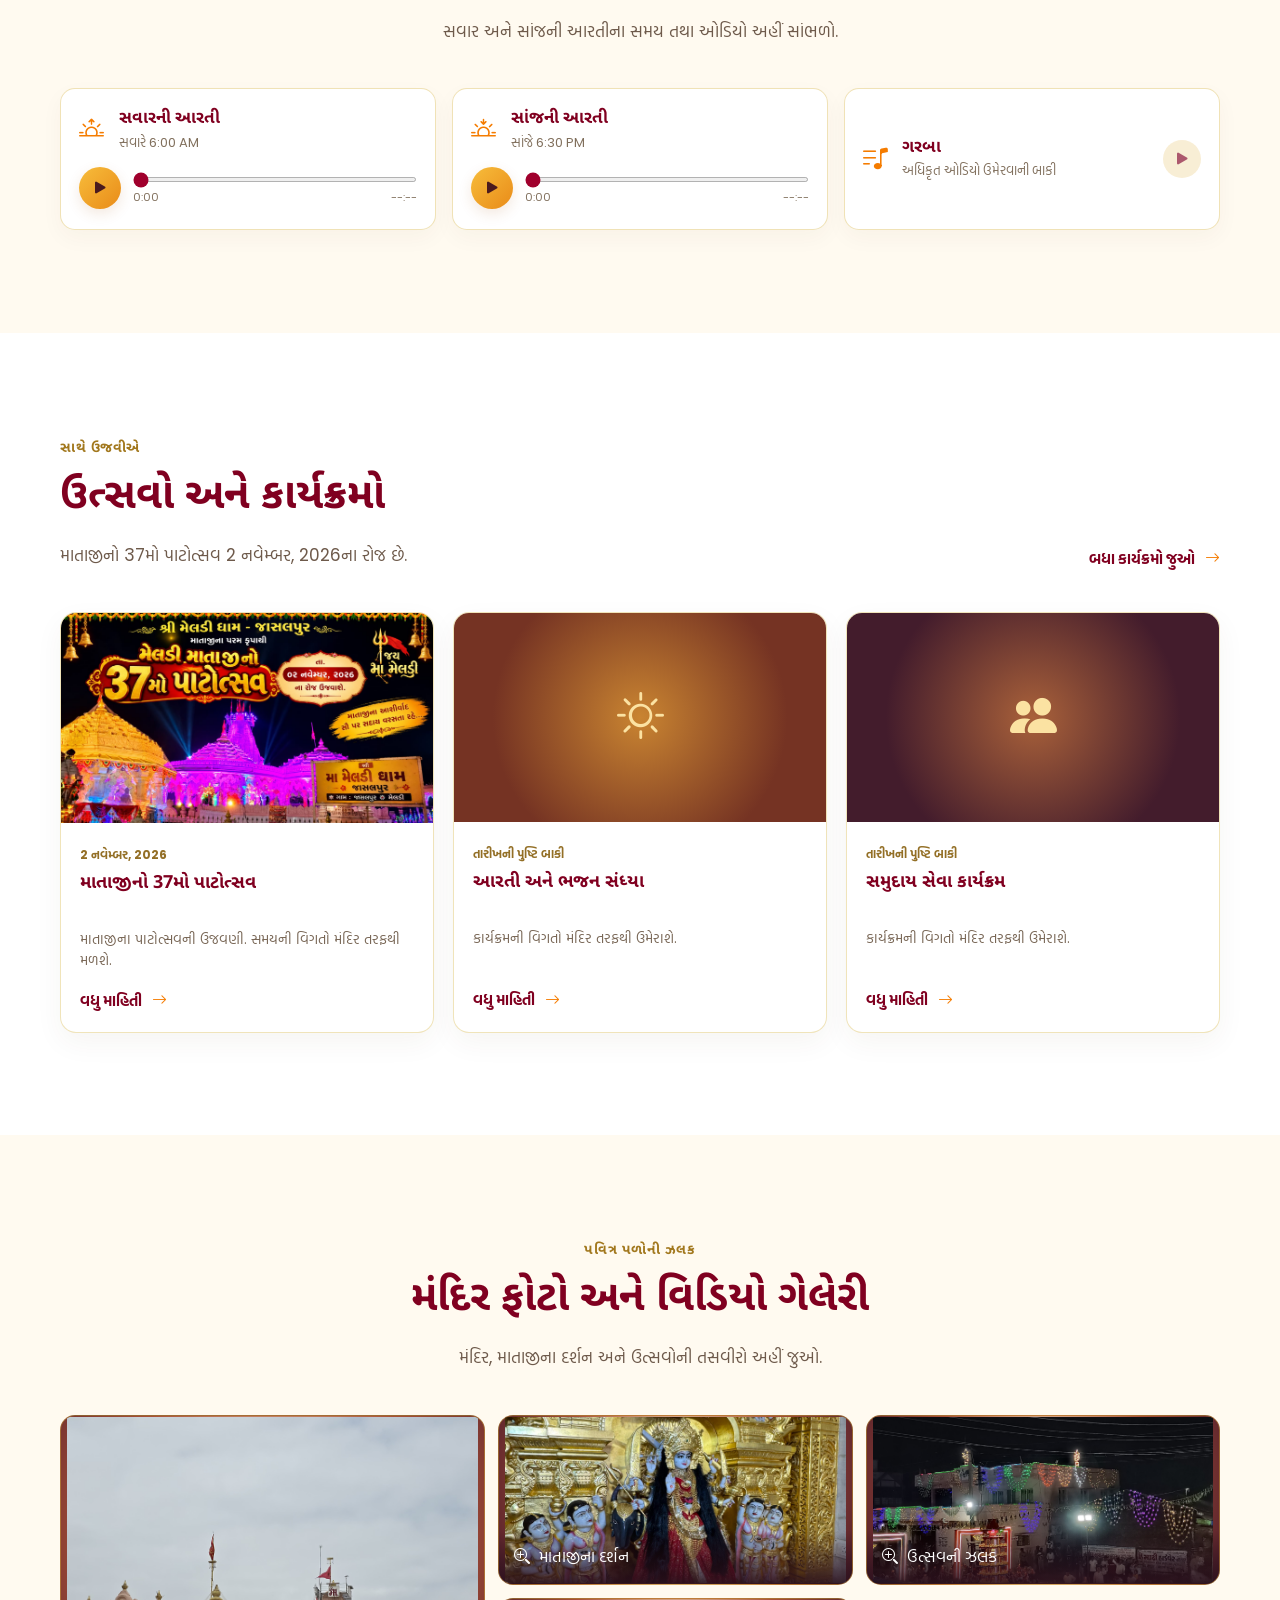
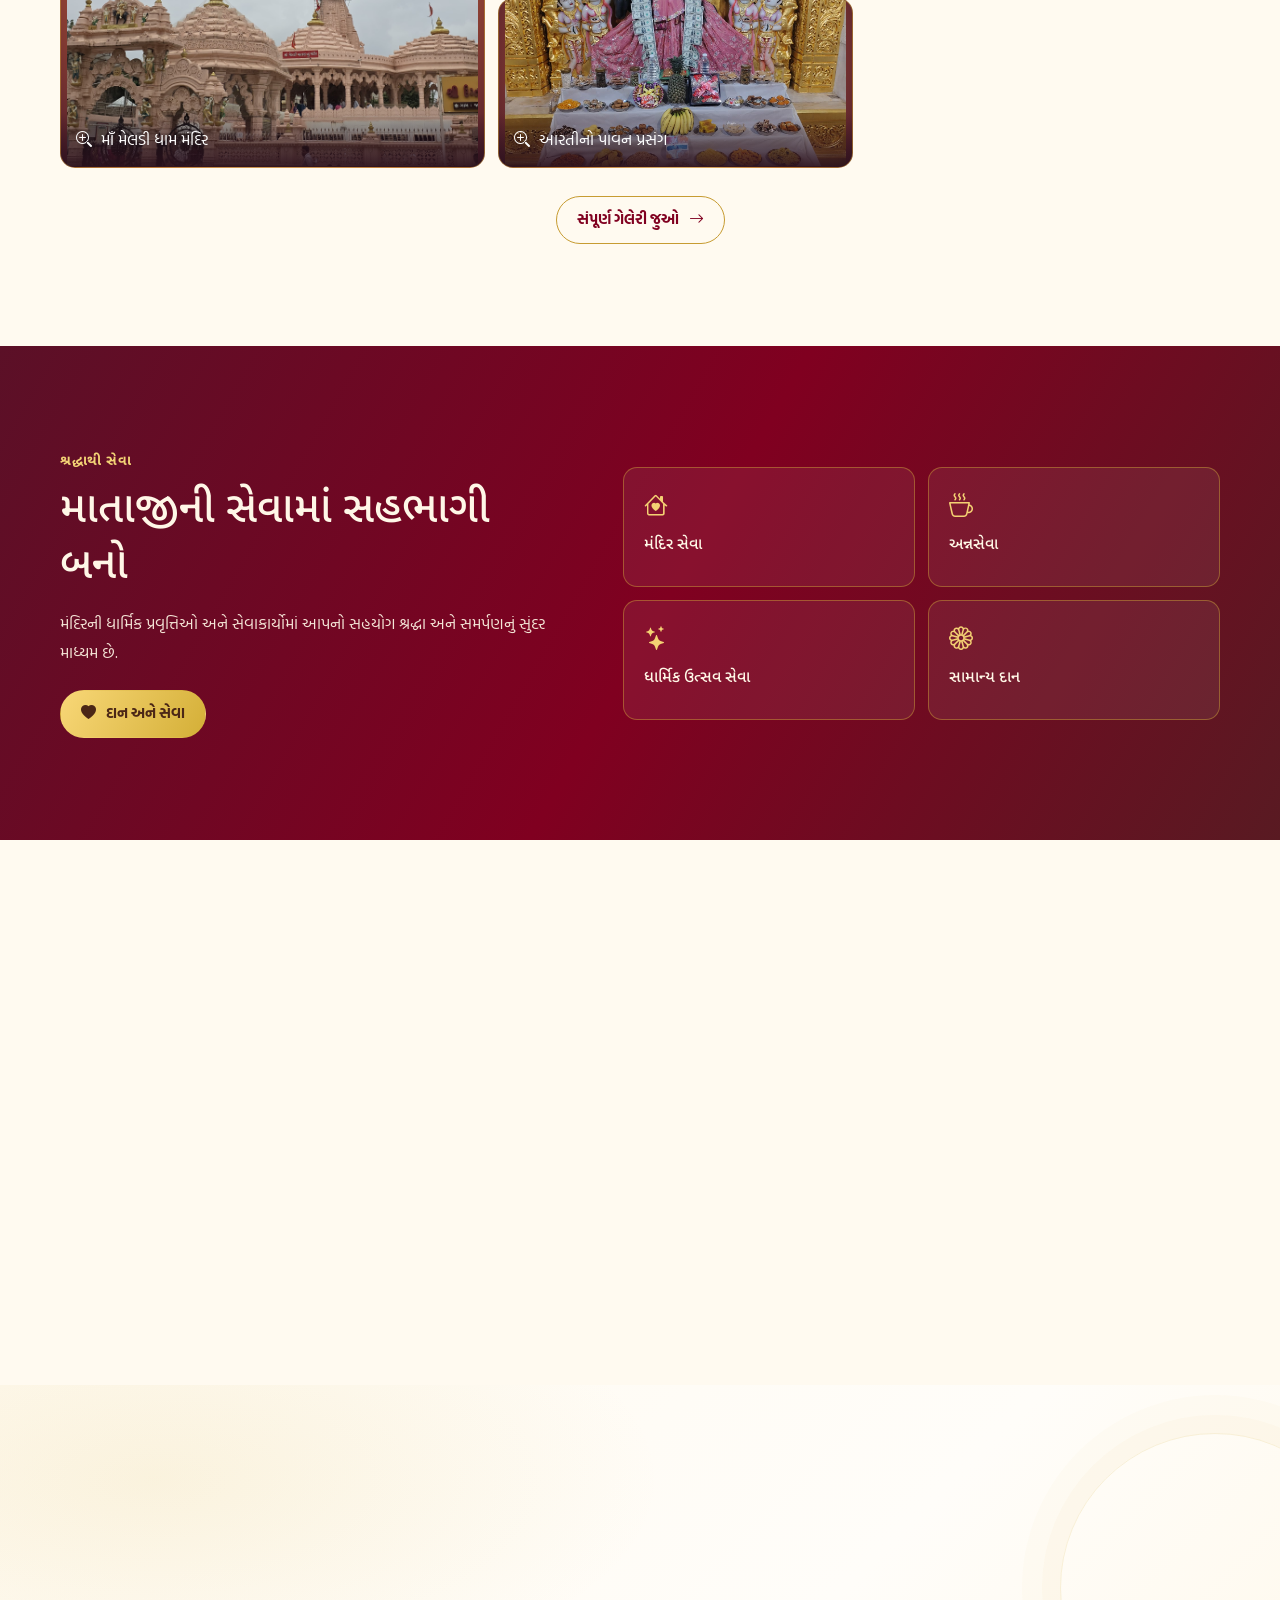
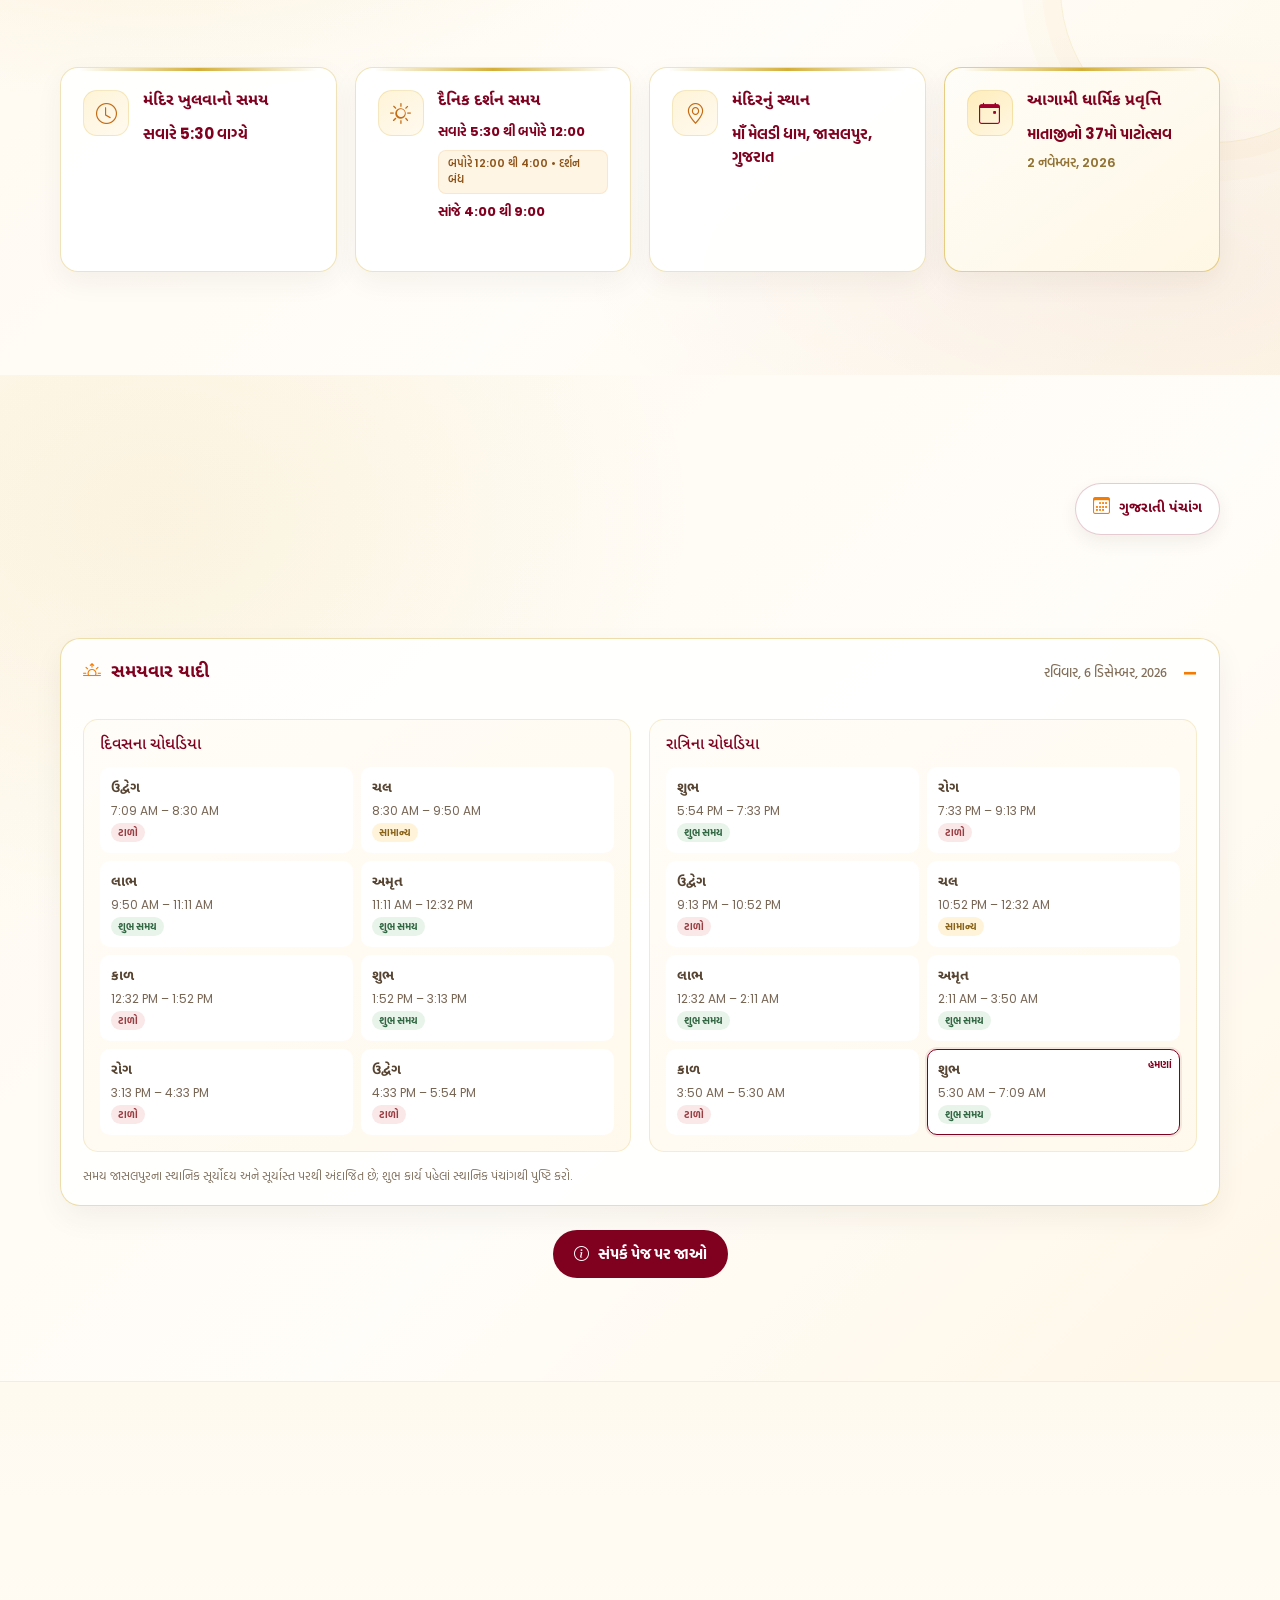
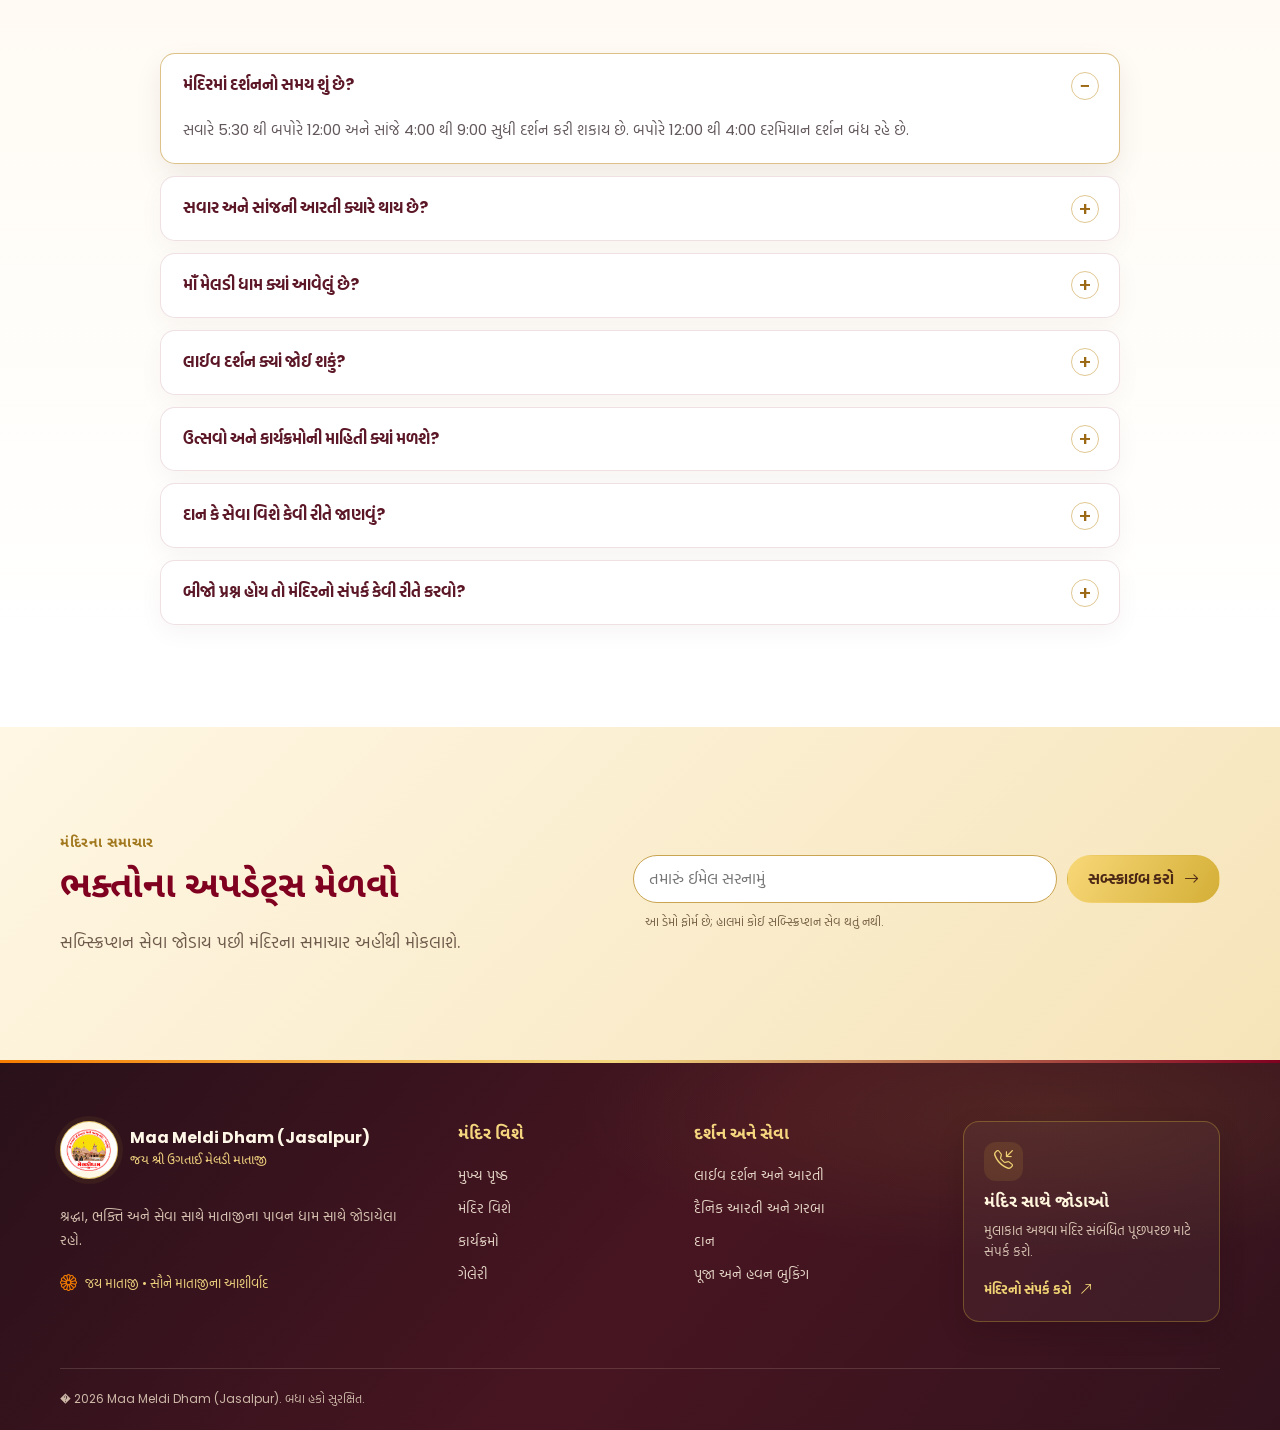
==== commit 4af378a0: "update on 05/11/2026" ====
--- a/index.html
+++ b/index.html
@@ -1,4 +1,4 @@
-<!doctype html>
+﻿<!doctype html>
 <html lang="gu">
 <head>
     <link rel="icon" type="image/png" href="assets/image/logo.png">
@@ -21,7 +21,7 @@
       <div class="container-fluid header-shell">
         <a class="brand-lockup" href="index.html" aria-label="જય શ્રી ઉગતાઈ મેલડી માતાજી">
           <span class="brand-mark">
-            <img src="assets/images/ugtai-mataji-logo.png" alt="જય શ્રી ઉગતાઈ મેલડી માતાજી" onerror="this.onerror=null;this.src='assets/image/logo.png'">
+            <img src="assets/image/logo.png" alt="જય શ્રી ઉગતાઈ મેલડી માતાજી" onerror="this.onerror=null;this.src='assets/image/logo.png'">
           </span>
           <span class="brand-copy">
             <span class="brand-name">માઁ મેલડી ધામ (જાસલપુર)</span>
@@ -117,7 +117,7 @@
 
     <section class="aarti-section section-tint" id="aarti">
       <div class="section-wrap"><div class="section-heading reveal"><span class="section-eyebrow" data-i18n="aartiEyebrow">ગુજરાતી ????</span><h2 data-i18n="aartiTitle">????? ???? ??? ???</h2><p data-i18n="aartiIntro">??? ??? हिन्दी ????? ????? ????? ????? ??? ???? ગુજરાતી.</p></div>
-        <div class="aarti-grid"><article class="aarti-card has-audio reveal"><i class="bi bi-sunrise"></i><div><h3 data-i18n="morningAarti">हिन्दी ????</h3><p data-i18n="morningAartiTime">સવારે 6:00 AM</p></div><div class="aarti-player"><button class="aarti-play" type="button" data-aarti-toggle aria-label="Play aarti" data-i18n-aria="playAartiAudio"><i class="bi bi-play-fill" aria-hidden="true"></i></button><div class="aarti-progress"><input type="range" min="0" max="100" value="0" step="0.1" aria-label="Seek aarti audio" data-i18n-aria="seekAartiAudio" data-aarti-seek><div class="aarti-time"><span data-aarti-current>0:00</span><span data-aarti-duration>--:--</span></div></div><audio class="aarti-audio" preload="metadata" data-aarti-audio data-i18n-aria="morningAarti"><source src="assets/image/Maa%20Meldi%20aarti.mpeg" type="audio/mpeg"></audio></div></article><article class="aarti-card has-audio reveal"><i class="bi bi-sunset"></i><div><h3 data-i18n="eveningAarti">हिन्दी ????</h3><p data-i18n="eveningAartiTime">સાંજે 6:30 PM</p></div><div class="aarti-player"><button class="aarti-play" type="button" data-aarti-toggle aria-label="Play aarti" data-i18n-aria="playAartiAudio"><i class="bi bi-play-fill" aria-hidden="true"></i></button><div class="aarti-progress"><input type="range" min="0" max="100" value="0" step="0.1" aria-label="Seek aarti audio" data-i18n-aria="seekAartiAudio" data-aarti-seek><div class="aarti-time"><span data-aarti-current>0:00</span><span data-aarti-duration>--:--</span></div></div><audio class="aarti-audio" preload="metadata" data-aarti-audio data-i18n-aria="eveningAarti"><source src="assets/image/Aarti%20Maa%20Meldi.mp3" type="audio/mpeg"></audio></div></article><article class="aarti-card reveal"><i class="bi bi-music-note-list"></i><div><h3 data-i18n="bhajans">ગરબા</h3><p data-i18n="audioPending">हिन्दी ????? ગુજરાતી? ????</p></div><button class="audio-placeholder" type="button" disabled aria-label="????? ???? हिन्दी हिन्दी ???" data-i18n-aria="audioUnavailable"><i class="bi bi-play-fill"></i></button></article></div>
+        <div class="aarti-grid"><article class="aarti-card has-audio reveal"><i class="bi bi-sunrise"></i><div><h3 data-i18n="morningAarti">हिन्दी ????</h3><p data-i18n="morningAartiTime">સવારે 6:00 AM</p></div><div class="aarti-player"><button class="aarti-play" type="button" data-aarti-toggle aria-label="Play aarti" data-i18n-aria="playAartiAudio"><i class="bi bi-play-fill" aria-hidden="true"></i></button><div class="aarti-progress"><input type="range" min="0" max="100" value="0" step="0.1" aria-label="Seek aarti audio" data-i18n-aria="seekAartiAudio" data-aarti-seek><div class="aarti-time"><span data-aarti-current>0:00</span><span data-aarti-duration>--:--</span></div></div><audio class="aarti-audio" preload="none" data-aarti-audio data-i18n-aria="morningAarti"><source src="assets/image/Maa%20Meldi%20aarti.mpeg" type="audio/mpeg"></audio></div></article><article class="aarti-card has-audio reveal"><i class="bi bi-sunset"></i><div><h3 data-i18n="eveningAarti">हिन्दी ????</h3><p data-i18n="eveningAartiTime">સાંજે 6:30 PM</p></div><div class="aarti-player"><button class="aarti-play" type="button" data-aarti-toggle aria-label="Play aarti" data-i18n-aria="playAartiAudio"><i class="bi bi-play-fill" aria-hidden="true"></i></button><div class="aarti-progress"><input type="range" min="0" max="100" value="0" step="0.1" aria-label="Seek aarti audio" data-i18n-aria="seekAartiAudio" data-aarti-seek><div class="aarti-time"><span data-aarti-current>0:00</span><span data-aarti-duration>--:--</span></div></div><audio class="aarti-audio" preload="none" data-aarti-audio data-i18n-aria="eveningAarti"><source src="assets/image/Aarti%20Maa%20Meldi.mp3" type="audio/mpeg"></audio></div></article><article class="aarti-card reveal"><i class="bi bi-music-note-list"></i><div><h3 data-i18n="bhajans">ગરબા</h3><p data-i18n="audioPending">हिन्दी ????? ગુજરાતી? ????</p></div><button class="audio-placeholder" type="button" disabled aria-label="????? ???? हिन्दी हिन्दी ???" data-i18n-aria="audioUnavailable"><i class="bi bi-play-fill"></i></button></article></div>
       </div>
     </section>
 
@@ -163,7 +163,7 @@
 <section class="newsletter-section"><div class="section-wrap newsletter-wrap reveal"><div><span class="section-eyebrow" data-i18n="updatesEyebrow">ગુજરાતી हिन्दी</span><h2 data-i18n="updatesTitle">ગુજરાતી ગુજરાતી ?????</h2><p data-i18n="updatesIntro">ગુજરાતીहिन्दी ???? ????? ??? ગુજરાતી हिन्दी हिन्दी ગુજરાતી.</p></div><form id="updatesForm" class="updates-form"><label class="visually-hidden" for="updatesEmail" data-i18n="emailLabel">???? ગુજરાતી</label><input id="updatesEmail" name="email" type="email" autocomplete="email" required placeholder="हिन्दी ???? ગુજરાતી" data-i18n-placeholder="emailPlaceholder"><button type="submit" class="button-gold"><span data-i18n="subscribe">ગુજરાતી???? ???</span><i class="bi bi-arrow-right"></i></button><p class="form-message" id="updatesMessage" role="status" aria-live="polite" data-i18n="formNotConnected">? ???? ????? ??; हिन्दी ??? ગુજરાતીहिन्दी ??? ???? ???.</p></form></div></section>
   </main>
 
-  <div class="modal fade" id="galleryLightbox" tabindex="-1" aria-hidden="true" aria-label="???? हिन्दी" data-i18n-aria="galleryTitle"><div class="modal-dialog modal-dialog-centered modal-lg"><div class="modal-content lightbox-content"><button type="button" class="btn-close btn-close-white ms-auto" data-bs-dismiss="modal" aria-label="??? ???" data-i18n-aria="close"></button><img id="lightboxImage" src="assets/image/logo.png" alt=""><p id="lightboxCaption" class="text-center"></p></div></div></div>
+  <div class="modal fade" id="galleryLightbox" tabindex="-1" aria-hidden="true" aria-label="???? हिन्दी" data-i18n-aria="galleryTitle"><div class="modal-dialog modal-dialog-centered modal-xl gallery-lightbox-dialog"><div class="modal-content lightbox-content"><button type="button" class="btn-close ms-auto" data-bs-dismiss="modal" aria-label="??? ???" data-i18n-aria="close"></button><img id="lightboxImage" src="assets/image/logo.png" alt=""><p id="lightboxCaption" class="text-center"></p></div></div></div>
   <footer class="home-footer">
     <div class="footer-top-rule"></div>
     <div class="section-wrap footer-shell">
--- a/css/style.css
+++ b/css/style.css
@@ -195,13 +195,26 @@
 .event-listing-date i { color: #ef7500; }
 .event-listing-content h2 { margin: 0 0 8px; color: var(--maroon); font-size: 19px; font-weight: 700; line-height: 1.4; }
 .event-listing-content p { margin: 0 0 17px; color: #786655; font-size: 14px; line-height: 1.65; }
-.event-details-link { display: inline-flex; align-items: center; gap: 8px; margin-top: auto; color: var(--maroon); font-size: 14px; font-weight: 700; text-decoration: none; }
+.event-details-link { display: inline-flex; align-items: center; gap: 8px; margin-top: auto; padding: 0; border: 0; background: transparent; color: var(--maroon); cursor: pointer; font: inherit; font-size: 14px; font-weight: 700; text-decoration: none; }
 .event-details-link i { color: #ef7500; transition: transform .2s ease; }
 .event-details-link:hover { color: #650020; }
 .event-details-link:hover i { transform: translate(3px,-2px); }
+.event-detail-dialog { width: min(820px,calc(100% - 32px)); max-width: none; max-height: min(92dvh,900px); padding: 0; overflow: visible; border: 0; border-radius: 24px; background: transparent; color: var(--ink); }
+.event-detail-dialog::backdrop { background: rgba(28,11,18,.68); backdrop-filter: blur(5px); }
+.event-detail-card { position: relative; display: grid; min-width: 0; max-height: min(92dvh,900px); grid-template-columns: minmax(0,.9fr) minmax(0,1.1fr); overflow: auto; border: 1px solid rgba(212,175,55,.6); border-radius: 24px; background: #fffaf0; box-shadow: 0 28px 80px rgba(20,8,12,.35); }
+.event-detail-art { position: relative; display: grid; min-height: 360px; place-items: center; overflow: hidden; background: radial-gradient(circle at 50% 45%,#a85e36 0,#401c30 76%); color: #ffe39b; }
+.event-detail-art > img { width: 100%; height: 100%; min-height: inherit; position: absolute; inset: 0; object-fit: contain; background: #25141d; }
+.event-detail-art > i { font-size: 64px; }
+.event-detail-content { display: flex; min-width: 0; flex-direction: column; align-items: flex-start; justify-content: center; padding: clamp(24px,4vw,42px); }
+.event-detail-content h2 { margin: 0 0 14px; color: var(--maroon); font-size: clamp(24px,3vw,34px); font-weight: 700; line-height: 1.3; overflow-wrap: anywhere; }
+.event-detail-content > p { margin: 0 0 24px; color: #786655; font-size: 16px; line-height: 1.75; }
+.event-detail-contact { margin-top: auto; text-decoration: none; }
+.event-detail-close { position: absolute; z-index: 2; top: 13px; right: 13px; display: grid; width: 42px; height: 42px; place-items: center; border: 1px solid rgba(255,255,255,.72); border-radius: 50%; background: rgba(48,18,28,.78); color: #fff6dd; cursor: pointer; font-size: 15px; }
+.event-detail-close:hover { background: var(--maroon); }
 @keyframes eventCardEnter { from { opacity: 0; transform: translateY(18px); } to { opacity: 1; transform: translateY(0); } }
 @media (max-width: 900px) { .events-card-grid { grid-template-columns: repeat(2,minmax(0,1fr)); } }
 @media (max-width: 600px) { .events-card-grid { grid-template-columns: 1fr; gap: 14px; } .event-listing-card { border-radius: 17px; } .event-card-art { min-height: 120px; } .event-listing-content { padding: 17px; } .event-listing-content h2 { font-size: 18px; } }
+@media (max-width: 600px) { .event-detail-dialog { width: calc(100% - 20px); max-height: calc(100dvh - 20px); border-radius: 18px; } .event-detail-card { max-height: calc(100dvh - 20px); grid-template-columns: minmax(0,1fr); border-radius: 18px; } .event-detail-art { min-height: 0; height: auto; aspect-ratio: 3 / 4; } .event-detail-art > img { min-height: 0; } .event-detail-art > i { font-size: 48px; } .event-detail-content { padding: 20px; } .event-detail-content h2 { font-size: 23px; } .event-detail-content > p { margin-bottom: 18px; font-size: 15px; } .event-detail-contact { width: 100%; justify-content: center; } .event-detail-close { top: 10px; right: 10px; } }
 @media (prefers-reduced-motion: reduce) { .event-listing-card, .event-card-art > i, .event-art-orbit, .event-details-link i { animation: none !important; transition: none !important; } }
 .gallery-grid { display: grid; grid-template-columns: 1.2fr 1fr 1fr; grid-template-rows: 170px 170px; gap: 13px; }
 .gallery-tile { position: relative; min-width: 0; overflow: hidden; border: 1px solid #d4af3770; border-radius: 15px; background: radial-gradient(circle at 50% 35%,#fff0ce,#a95037 55%,#4c1b2a); color: #fff4d8; }
@@ -233,14 +246,23 @@
 .gallery-photo-shade { position: absolute; inset: auto 0 0; display: flex; align-items: center; justify-content: space-between; gap: 10px; padding: 30px 14px 13px; background: linear-gradient(transparent,rgba(40,15,24,.78)); color: white; font-size: 14px; font-weight: 600; opacity: 0; transform: translateY(8px); transition: opacity .25s ease,transform .25s ease; }
 .gallery-photo:hover .gallery-photo-shade, .gallery-photo:focus-visible .gallery-photo-shade { opacity: 1; transform: translateY(0); }
 .gallery-photo-shade i { color: #ffe19a; }
-.gallery-lightbox { position: fixed; width: min(94vw,1100px); max-width: none; max-height: 92vh; overflow: visible; padding: 14px; border: 1px solid rgba(212,175,55,.6); border-radius: 20px; background: #fffaf0; box-shadow: 0 24px 90px rgba(20,8,12,.4); }
-.gallery-lightbox::backdrop { background: rgba(24,11,17,.82); backdrop-filter: blur(5px); }
-.gallery-lightbox img { display: block; max-width: 100%; max-height: calc(92vh - 76px); margin: 0 auto; border-radius: 12px; object-fit: contain; }
-.gallery-lightbox p { margin: 12px 42px 0; color: var(--maroon); font-weight: 600; text-align: center; }
-.gallery-lightbox-close { position: absolute; top: 8px; right: 8px; z-index: 1; display: grid; width: 40px; height: 40px; place-items: center; border: 1px solid #e8d5a6; border-radius: 50%; background: #fffaf0; color: var(--maroon); cursor: pointer; }
+.gallery-lightbox { position: fixed; width: fit-content; max-width: min(1100px,calc(100vw - 32px)); max-height: calc(100dvh - 32px); overflow: hidden; padding: 15px; border: 1px solid rgba(240,207,116,.78); border-radius: 24px; background: radial-gradient(ellipse at 12% 0,rgba(243,190,75,.12),transparent 38%),linear-gradient(145deg,#24101a,#511a2b 62%,#351724); color: #fff4dc; box-shadow: 0 30px 100px rgba(20,8,12,.58),inset 0 1px rgba(255,255,255,.07); }
+.gallery-lightbox[open] { display: grid; grid-template-rows: auto auto; gap: 12px; }
+.gallery-lightbox::backdrop { background: rgba(24,11,17,.76); backdrop-filter: blur(8px); }
+.gallery-lightbox-toolbar { display: flex; min-width: 0; align-items: center; justify-content: space-between; gap: 18px; padding: 2px 2px 12px; border-bottom: 1px solid rgba(255,230,170,.18); }
+.gallery-lightbox-heading { display: grid; min-width: 0; gap: 3px; }
+.gallery-lightbox-kicker { display: inline-flex; align-items: center; gap: 6px; color: #e7bd62; font-size: 10px; font-weight: 700; letter-spacing: .13em; text-transform: uppercase; }
+.gallery-lightbox-kicker i { color: #f39a24; font-size: 12px; }
+.gallery-lightbox-toolbar > .gallery-lightbox-heading > p { min-width: 0; margin: 0; color: #fff4dc; font-family: "Noto Sans Gujarati","Hind Vadodara",sans-serif; font-size: 17px; font-weight: 700; line-height: 1.4; overflow-wrap: anywhere; }
+.gallery-lightbox-actions { display: flex; flex: 0 0 auto; align-items: center; gap: 9px; }
+.gallery-lightbox-download { display: inline-flex; min-height: 42px; align-items: center; justify-content: center; gap: 8px; padding: 9px 15px; border: 1px solid rgba(240,207,116,.7); border-radius: 999px; background: linear-gradient(135deg,#f6d77e,#dda935); color: #491321; font-size: 13px; font-weight: 700; text-decoration: none; box-shadow: 0 5px 16px rgba(0,0,0,.18); transition: transform .2s ease,filter .2s ease; }
+.gallery-lightbox-download:hover { transform: translateY(-1px); filter: brightness(1.05); color: #3b101c; }
+.gallery-lightbox-close { display: grid; width: 42px; height: 42px; flex: 0 0 42px; place-items: center; border: 1px solid rgba(255,244,220,.38); border-radius: 50%; background: rgba(255,255,255,.1); color: #fff4dc; cursor: pointer; font-size: 15px; transition: background .2s ease,transform .2s ease; }
+.gallery-lightbox-close:hover { transform: rotate(90deg); background: rgba(255,255,255,.2); }
+.gallery-lightbox > img { display: block; width: auto; max-width: min(100%,calc(100vw - 64px)); max-height: calc(100dvh - 150px); margin: 0 auto; border: 1px solid rgba(255,244,220,.12); border-radius: 15px; background: #1b1015; object-fit: contain; box-shadow: 0 14px 38px rgba(0,0,0,.28); }
 @keyframes galleryPhotoReveal { from { opacity: 0; transform: translateY(14px) scale(.985); } to { opacity: 1; transform: translateY(0) scale(1); } }
 @media (max-width: 900px) { .gallery-photo-grid { grid-template-columns: repeat(3,minmax(0,1fr)); grid-auto-rows: 78px; gap: 12px; } }
-@media (max-width: 575.98px) { .gallery-page { padding: 36px 14px 58px; } .gallery-page-heading { margin-bottom: 20px; } .gallery-page-heading p { font-size: 15px; } .gallery-filters { justify-content: flex-start; flex-wrap: nowrap; overflow-x: auto; padding: 2px 1px 8px; } .gallery-filter { flex: 0 0 auto; padding: 8px 13px; font-size: 13px; } .gallery-photo-grid { grid-template-columns: repeat(2,minmax(0,1fr)); grid-auto-rows: 72px; gap: 9px; } .gallery-photo { border-radius: 12px; } .gallery-photo:nth-child(7n + 2), .gallery-photo:nth-child(7n + 5), .gallery-photo:nth-child(7n + 1) { grid-row: span 2; } .gallery-photo:nth-child(5n + 2) { grid-row: span 3; } .gallery-photo-shade { padding: 24px 9px 9px; font-size: 11px; opacity: 1; transform: none; } .gallery-lightbox { padding: 8px; border-radius: 14px; } .gallery-lightbox img { max-height: calc(92vh - 60px); } }
+@media (max-width: 575.98px) { .gallery-page { padding: 36px 14px 58px; } .gallery-page-heading { margin-bottom: 20px; } .gallery-page-heading p { font-size: 15px; } .gallery-filters { justify-content: flex-start; flex-wrap: nowrap; overflow-x: auto; padding: 2px 1px 8px; } .gallery-filter { flex: 0 0 auto; padding: 8px 13px; font-size: 13px; } .gallery-photo-grid { grid-template-columns: repeat(2,minmax(0,1fr)); grid-auto-rows: 72px; gap: 9px; } .gallery-photo { border-radius: 12px; } .gallery-photo:nth-child(7n + 2), .gallery-photo:nth-child(7n + 5), .gallery-photo:nth-child(7n + 1) { grid-row: span 2; } .gallery-photo:nth-child(5n + 2) { grid-row: span 3; } .gallery-photo-shade { padding: 24px 9px 9px; font-size: 11px; opacity: 1; transform: none; } .gallery-lightbox { width: calc(100vw - 18px); max-width: calc(100vw - 18px); max-height: calc(100dvh - 18px); padding: 11px; border-radius: 17px; } .gallery-lightbox[open] { gap: 10px; } .gallery-lightbox-toolbar { align-items: flex-start; gap: 8px; } .gallery-lightbox-toolbar > .gallery-lightbox-heading > p { font-size: 14px; } .gallery-lightbox-kicker { font-size: 9px; } .gallery-lightbox-actions { gap: 6px; } .gallery-lightbox-download { min-height: 38px; gap: 6px; padding: 8px 10px; font-size: 12px; white-space: nowrap; } .gallery-lightbox-close { width: 38px; height: 38px; flex-basis: 38px; } .gallery-lightbox > img { max-width: 100%; max-height: calc(100dvh - 122px); border-radius: 10px; } }
 @media (prefers-reduced-motion: reduce) { .gallery-photo, .gallery-photo img, .gallery-photo-shade, .gallery-filter { animation: none !important; transition: none !important; } }
 .donation-page { min-height: 70vh; padding: clamp(40px,6vw,70px) 22px 84px; background: radial-gradient(ellipse at 8% 2%,rgba(230,184,74,.18),transparent 30%),radial-gradient(ellipse at 95% 92%,rgba(128,0,32,.07),transparent 32%),#fffaf0; }
 .donation-shell { width: min(100%,1080px); margin: 0 auto; }
@@ -271,14 +293,15 @@
 .donation-qr-note { max-width: 270px; margin: 0; color: #786655; font-size: 12px; line-height: 1.55; }
 .donation-qr-panel > span { color: #756451; font-family: ui-monospace,Consolas,monospace; font-size: 11px; overflow-wrap: anywhere; }
 .donation-story-card,.donation-form-card { min-width: 0; padding: clamp(21px,3vw,32px); border: 1px solid rgba(212,175,55,.4); border-radius: 22px; background: rgba(255,255,255,.94); box-shadow: 0 16px 42px rgba(63,32,17,.075); }
-.donation-story-card { grid-column: 1/-1; grid-row: 2; display: grid; grid-template-columns: auto minmax(0,1fr) auto; align-items: center; gap: 12px 16px; position: static; overflow: hidden; padding: 17px 22px; background: linear-gradient(100deg,#fff 5%,#fff3d4); }
+.donation-story-card { grid-column: 1/-1; grid-row: 2; display: grid; grid-template-columns: auto minmax(0,1fr); grid-template-areas: "icon title" "icon text"; align-items: center; gap: 6px 16px; position: static; overflow: hidden; padding: 17px 22px; background: linear-gradient(100deg,#fff 5%,#fff3d4); }
+.donation-story-icon { grid-area: icon; }
 .donation-story-card h2 { margin: 0 0 4px; font-size: 18px; }
 .donation-story-card > p { margin: 0; font-size: 13px; }
 .donation-story-card .donation-trust-note { display: none; }
 .donation-story-icon,.donation-form-icon { display: grid; width: 48px; height: 48px; place-items: center; border-radius: 15px; background: #fff0c8; color: #9a0031; font-size: 20px; }
-.donation-story-card h2 { margin: 0 0 4px; color: var(--maroon); font-size: 18px; font-weight: 700; }
+.donation-story-card h2 { grid-area: title; min-width: 0; margin: 0; color: var(--maroon); font-size: 18px; font-weight: 700; overflow-wrap: anywhere; }
 .donation-form-card { grid-column: 1; grid-row: 1; }
-.donation-story-card > p { margin: 0; color: #786655; font-size: 13px; line-height: 1.55; }
+.donation-story-card > p { grid-area: text; min-width: 0; margin: 0; color: #786655; font-size: 13px; line-height: 1.55; overflow-wrap: anywhere; }
 .donation-trust-note { display: flex; align-items: flex-start; gap: 9px; padding: 13px; border: 1px solid #f0dfb7; border-radius: 13px; background: rgba(255,255,255,.75); color: #766653; font-size: 12px; line-height: 1.6; }
 .donation-trust-note i { flex: 0 0 auto; margin-top: 2px; color: #c47a00; }
 .donation-form-card > header { display: flex; align-items: center; gap: 13px; margin-bottom: 21px; }
@@ -302,7 +325,7 @@
 .donation-payment-lock i { flex: 0 0 auto; margin-top: 2px; }
 .donation-submit:disabled { cursor: not-allowed; opacity: .56; filter: saturate(.55); }
 .donation-status { min-height: 20px; margin: 11px 0 0; color: #775a17; font-size: 13px; line-height: 1.5; }
-@media (max-width: 760px) { .donation-layout { grid-template-columns: 1fr; } .donation-form-card,.donation-payment-card,.donation-story-card { grid-column: 1; } .donation-form-card { grid-row: 1; } .donation-payment-card { grid-row: 2; } .donation-story-card { grid-row: 3; grid-template-columns: auto minmax(0,1fr); } .donation-story-card .donation-blessing { grid-column: 2; } .donation-qr-panel { position: static; } }
+@media (max-width: 760px) { .donation-layout { grid-template-columns: 1fr; } .donation-form-card,.donation-payment-card,.donation-story-card { grid-column: 1; } .donation-form-card { grid-row: 1; } .donation-payment-card { grid-row: 2; } .donation-story-card { grid-row: 3; grid-template-columns: auto minmax(0,1fr); grid-template-areas: "icon title" "icon text"; } .donation-story-card .donation-blessing { grid-column: 2; } .donation-qr-panel { position: static; } }
 .donation-story-icon { width: 42px; height: 42px; }
 @media (max-width: 520px) { .donation-page { padding: 34px 14px 58px; } .donation-heading { margin-bottom: 23px; } .donation-heading p { font-size: 15px; } .donation-layout { gap: 14px; } .donation-story-card,.donation-form-card { padding: 19px; border-radius: 17px; } .donation-fields { grid-template-columns: 1fr; gap: 12px; } .donation-reference-field { grid-column: auto; } .donation-form-card > header h2 { font-size: 19px; } }
 .center-action { margin-top: 28px; text-align: center; }
@@ -465,9 +488,14 @@
 .progress-track { stroke: rgba(255,244,220,.24); }
 .progress-value { stroke: #eac34d; stroke-linecap: round; transition: stroke-dashoffset .12s linear; }
 .backtop-progress > i { position: relative; z-index: 1; font-size: 18px; line-height: 1; }
-.lightbox-content { padding: 15px; border: 1px solid var(--gold); background: #29151c; color: #fff4dc; }
-.lightbox-content img { display: block; max-width: 100%; max-height: 75vh; object-fit: contain; margin: 12px auto; }
-.lightbox-content p { margin: 0; }
+.gallery-lightbox-dialog { width: min(1140px,calc(100vw - 32px)); max-width: none; transition: width .2s ease; }
+.gallery-lightbox-dialog.is-portrait { width: min(650px,calc(100vw - 32px)); }
+.gallery-lightbox-dialog .modal-content { max-height: calc(100dvh - 32px); overflow: hidden; border-radius: 22px; }
+.lightbox-content { position: relative; padding: 18px; border: 1px solid var(--gold); background: linear-gradient(145deg,#29151c,#401b29); color: #fff4dc; box-shadow: 0 28px 90px rgba(20,8,12,.4); }
+.lightbox-content .btn-close { position: absolute; top: 14px; right: 14px; z-index: 2; width: 42px; height: 42px; margin: 0 !important; border: 1px solid #e8cf80; border-radius: 50%; background-color: #fff8e7; opacity: 1; filter: none; box-shadow: 0 3px 12px rgba(20,8,12,.2); }
+.lightbox-content img { display: block; width: auto; max-width: 100%; max-height: calc(100dvh - 112px); object-fit: contain; margin: 0 auto; border-radius: 13px; }
+.lightbox-content p { margin: 13px 42px 0; color: #f5d67f; font-size: 15px; font-weight: 600; line-height: 1.5; }
+@media (max-width: 575.98px) { .gallery-lightbox-dialog, .gallery-lightbox-dialog.is-portrait { width: calc(100vw - 18px); margin: 9px auto; } .gallery-lightbox-dialog .modal-content { max-height: calc(100dvh - 18px); border-radius: 16px; } .lightbox-content { padding: 10px; border-radius: 16px; } .lightbox-content .btn-close { top: 10px; right: 10px; width: 38px; height: 38px; } .lightbox-content img { max-height: calc(100dvh - 82px); border-radius: 10px; } .lightbox-content p { margin: 10px 35px 0; font-size: 14px; } }
 .reveal { opacity: 0; transform: translateY(18px); transition: opacity .6s ease, transform .6s ease; }
 .reveal.is-visible { opacity: 1; transform: none; }
 .home-page :focus-visible { outline: 3px solid #f0b739; outline-offset: 3px; }
@@ -512,9 +540,12 @@
   .contact-actions { align-items: flex-start; flex-direction: column; }
   .updates-form { grid-template-columns: 1fr; }
   .updates-form button { justify-self: start; }
-  .footer-grid { grid-template-columns: repeat(2,minmax(0,1fr)); }
+  .footer-grid { grid-template-columns: repeat(2,minmax(0,1fr)); gap: 20px; padding-bottom: 24px; }
   .footer-brand-block { grid-column: 1/-1; }
-  .footer-shell { padding-top: 46px; }
+  .footer-shell { padding-top: 32px; }
+  .footer-about { margin: 14px 0; }
+  .footer-column { gap: 9px; }
+  .footer-contact-card { grid-column: 1/-1; width: 100%; max-width: none; padding: 17px; }
   .footer-bottom { align-items: flex-start; flex-direction: column; justify-content: center; padding-block: 16px; }
 }
 @media (prefers-reduced-motion: reduce) {
@@ -576,6 +607,7 @@
   .header-actions .dropdown-menu { position: absolute !important; top: auto !important; right: auto; bottom: calc(100% + 8px); left: 0; z-index: 1040; margin: 0 !important; }
   .header-actions .dropdown-menu-end { right: auto; left: 0; }
 }
+
 @media (max-width: 575.98px) {
   .header-shell { padding-inline: 14px; }
   .temple-navbar { padding: 8px 0; }
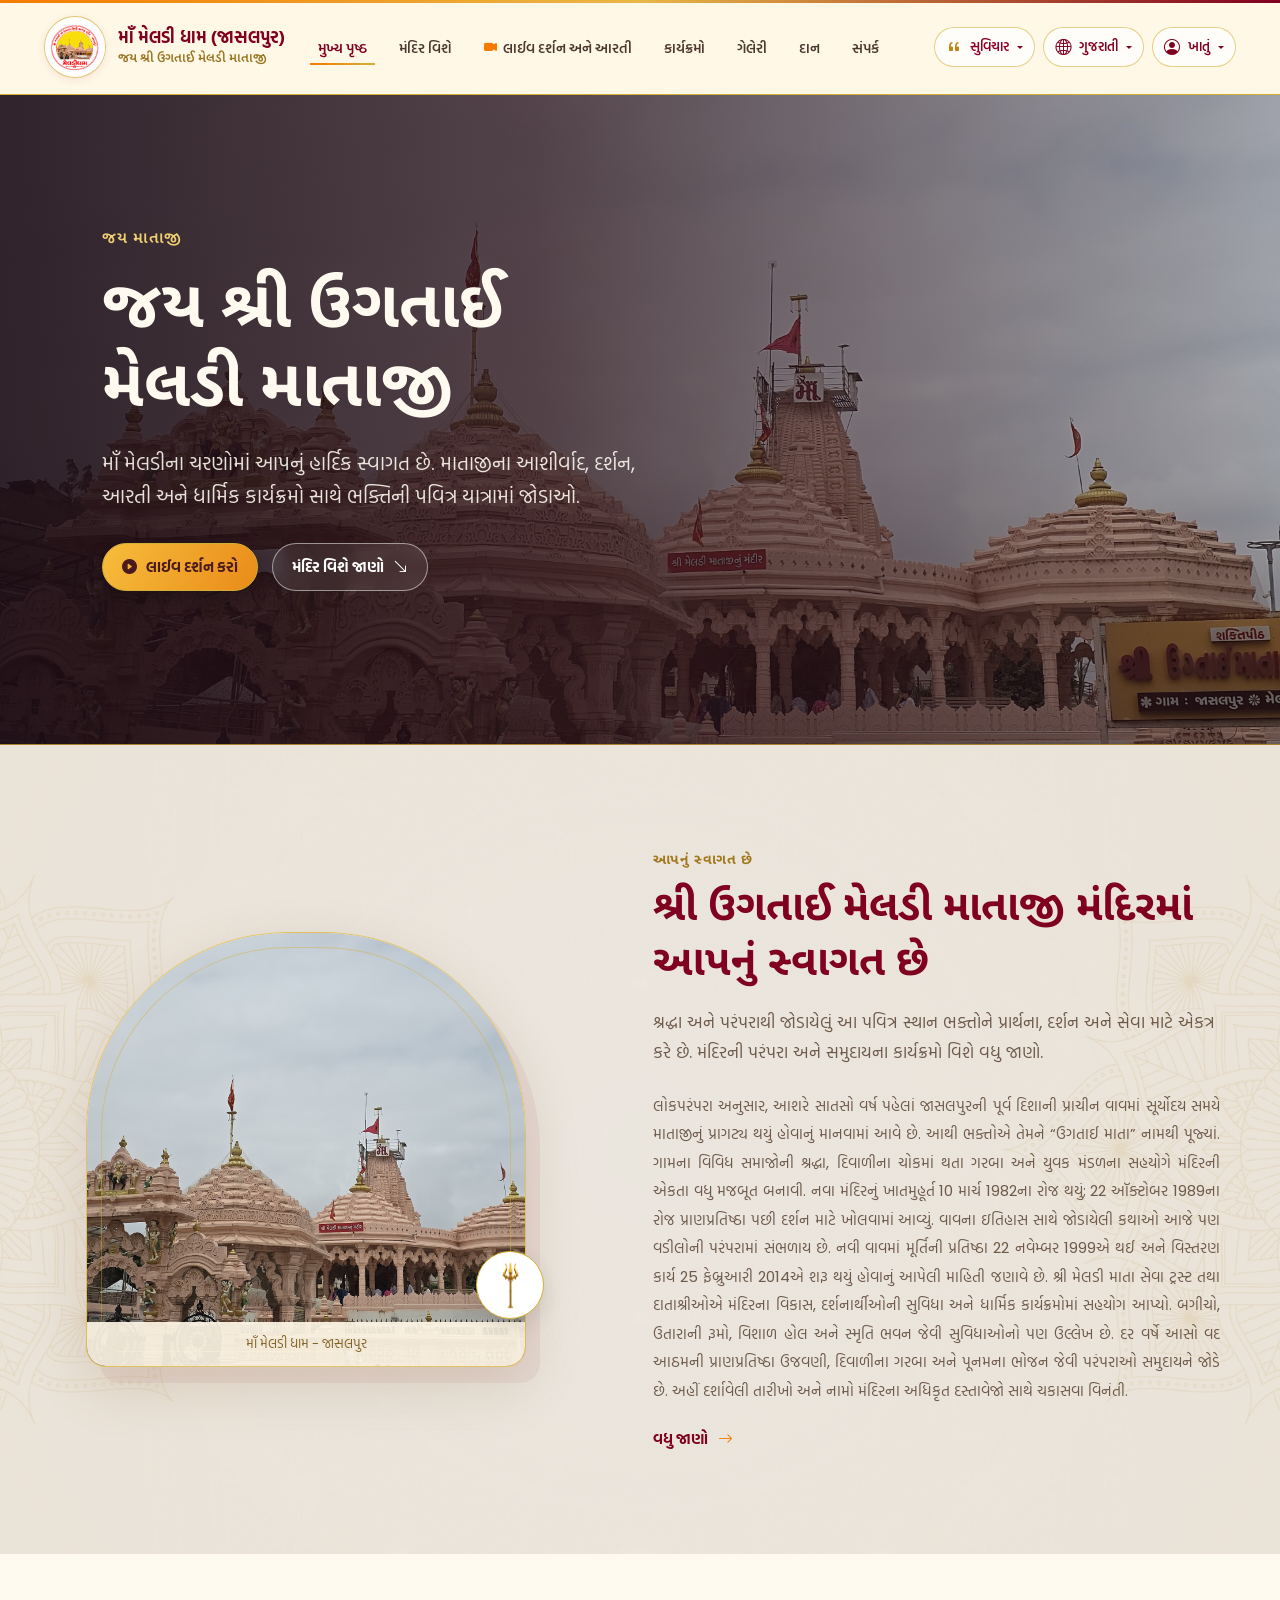
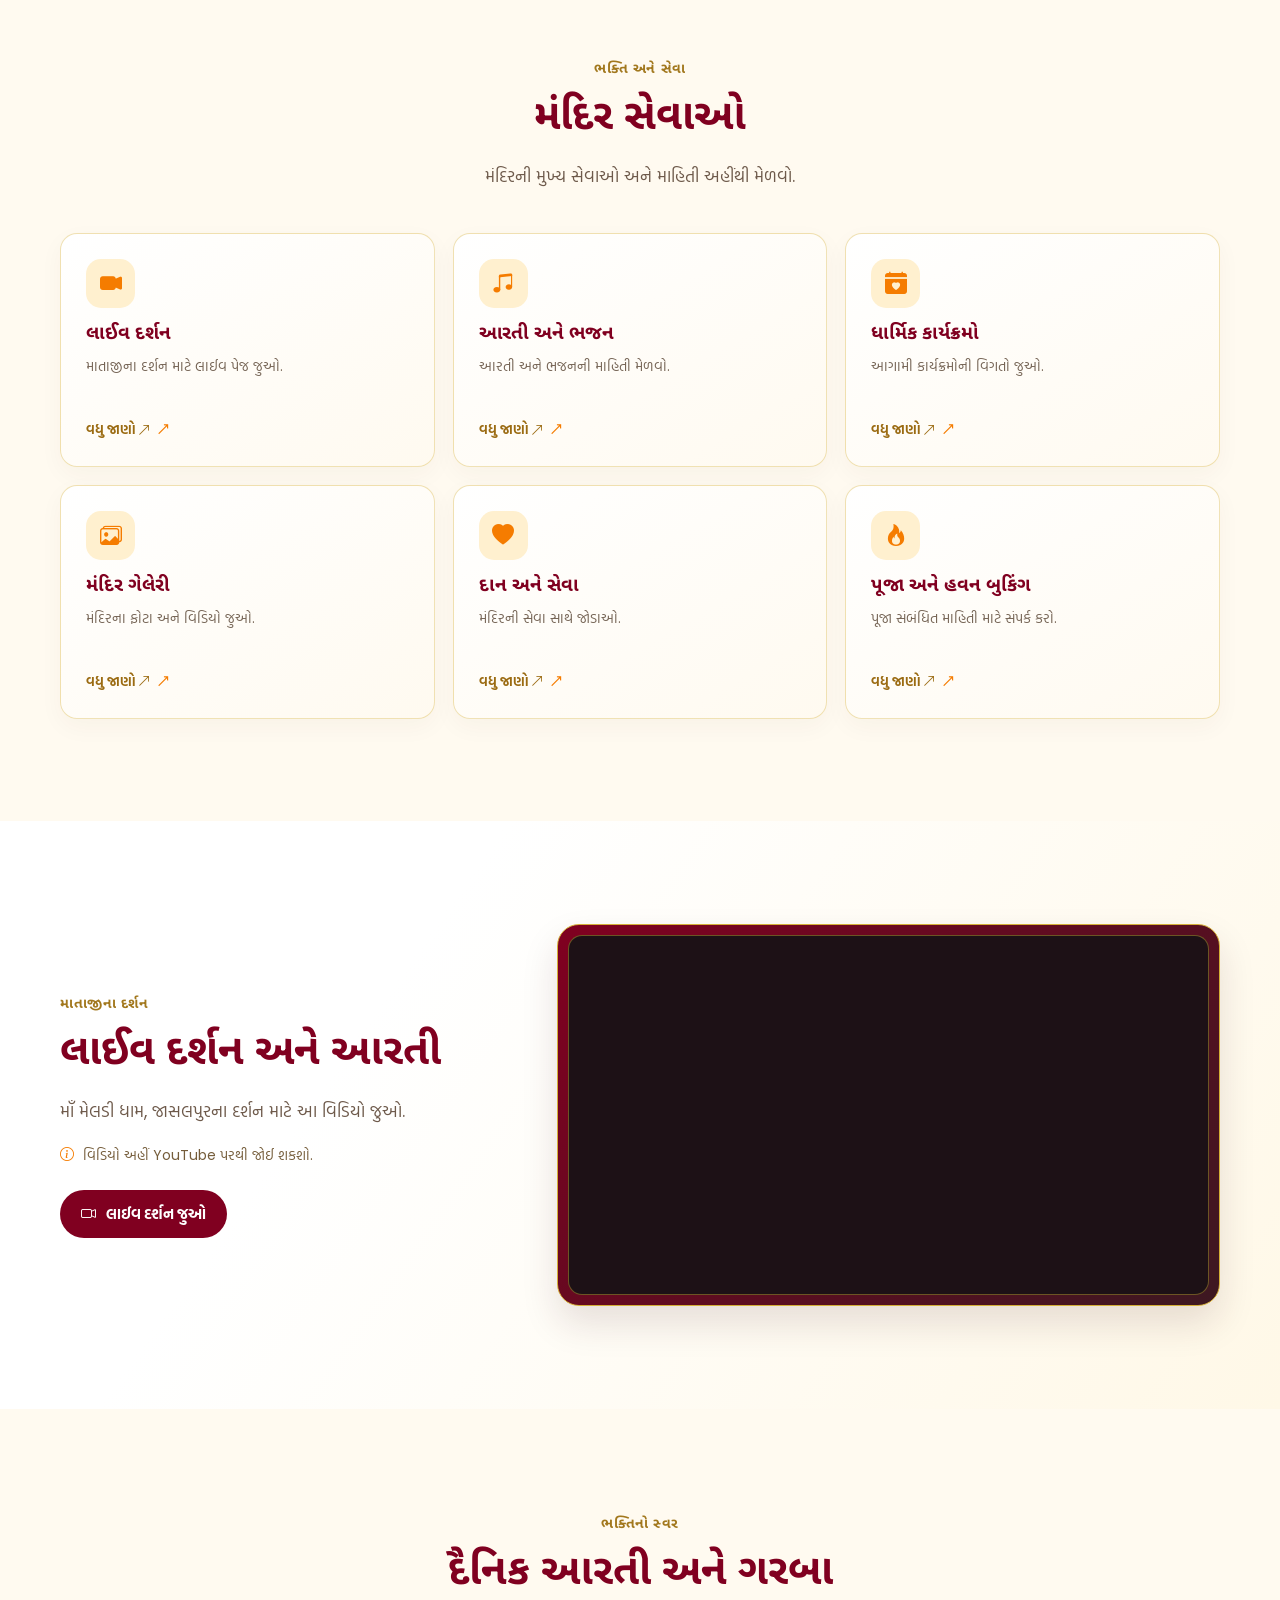
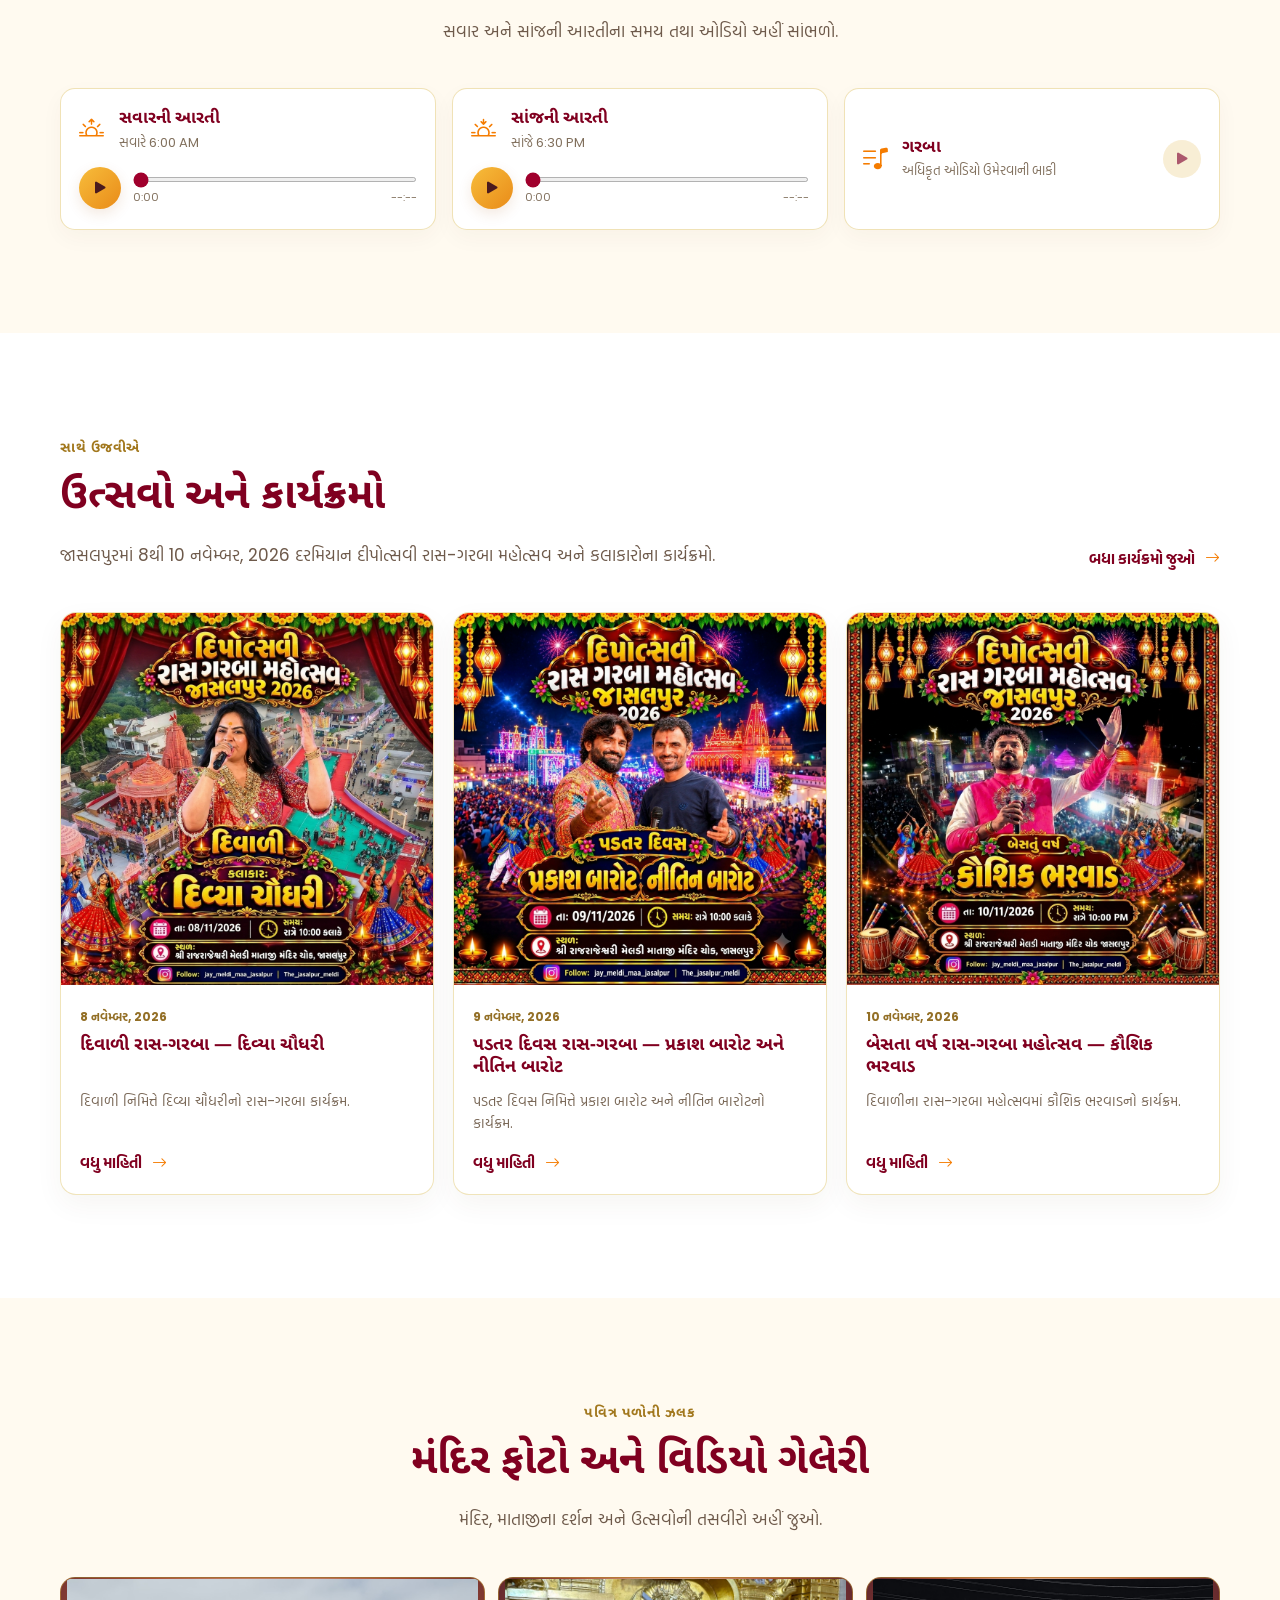
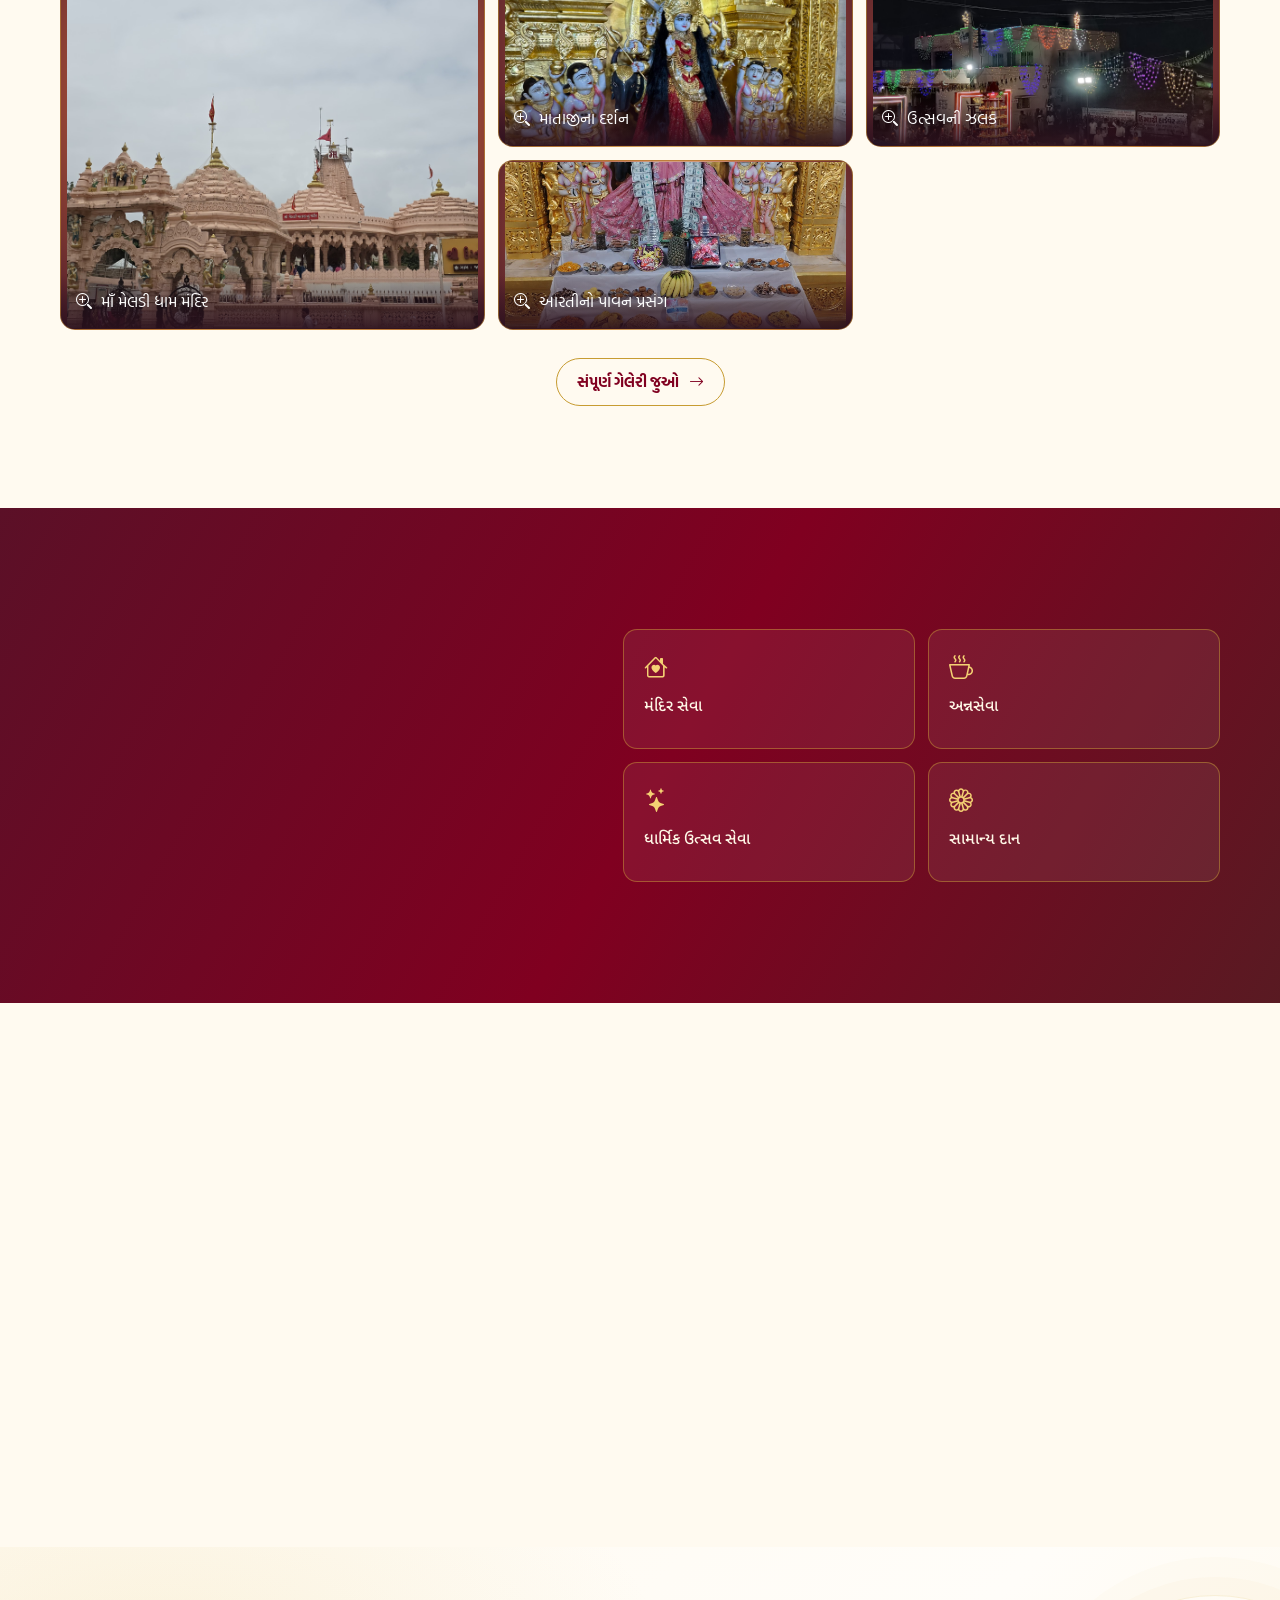
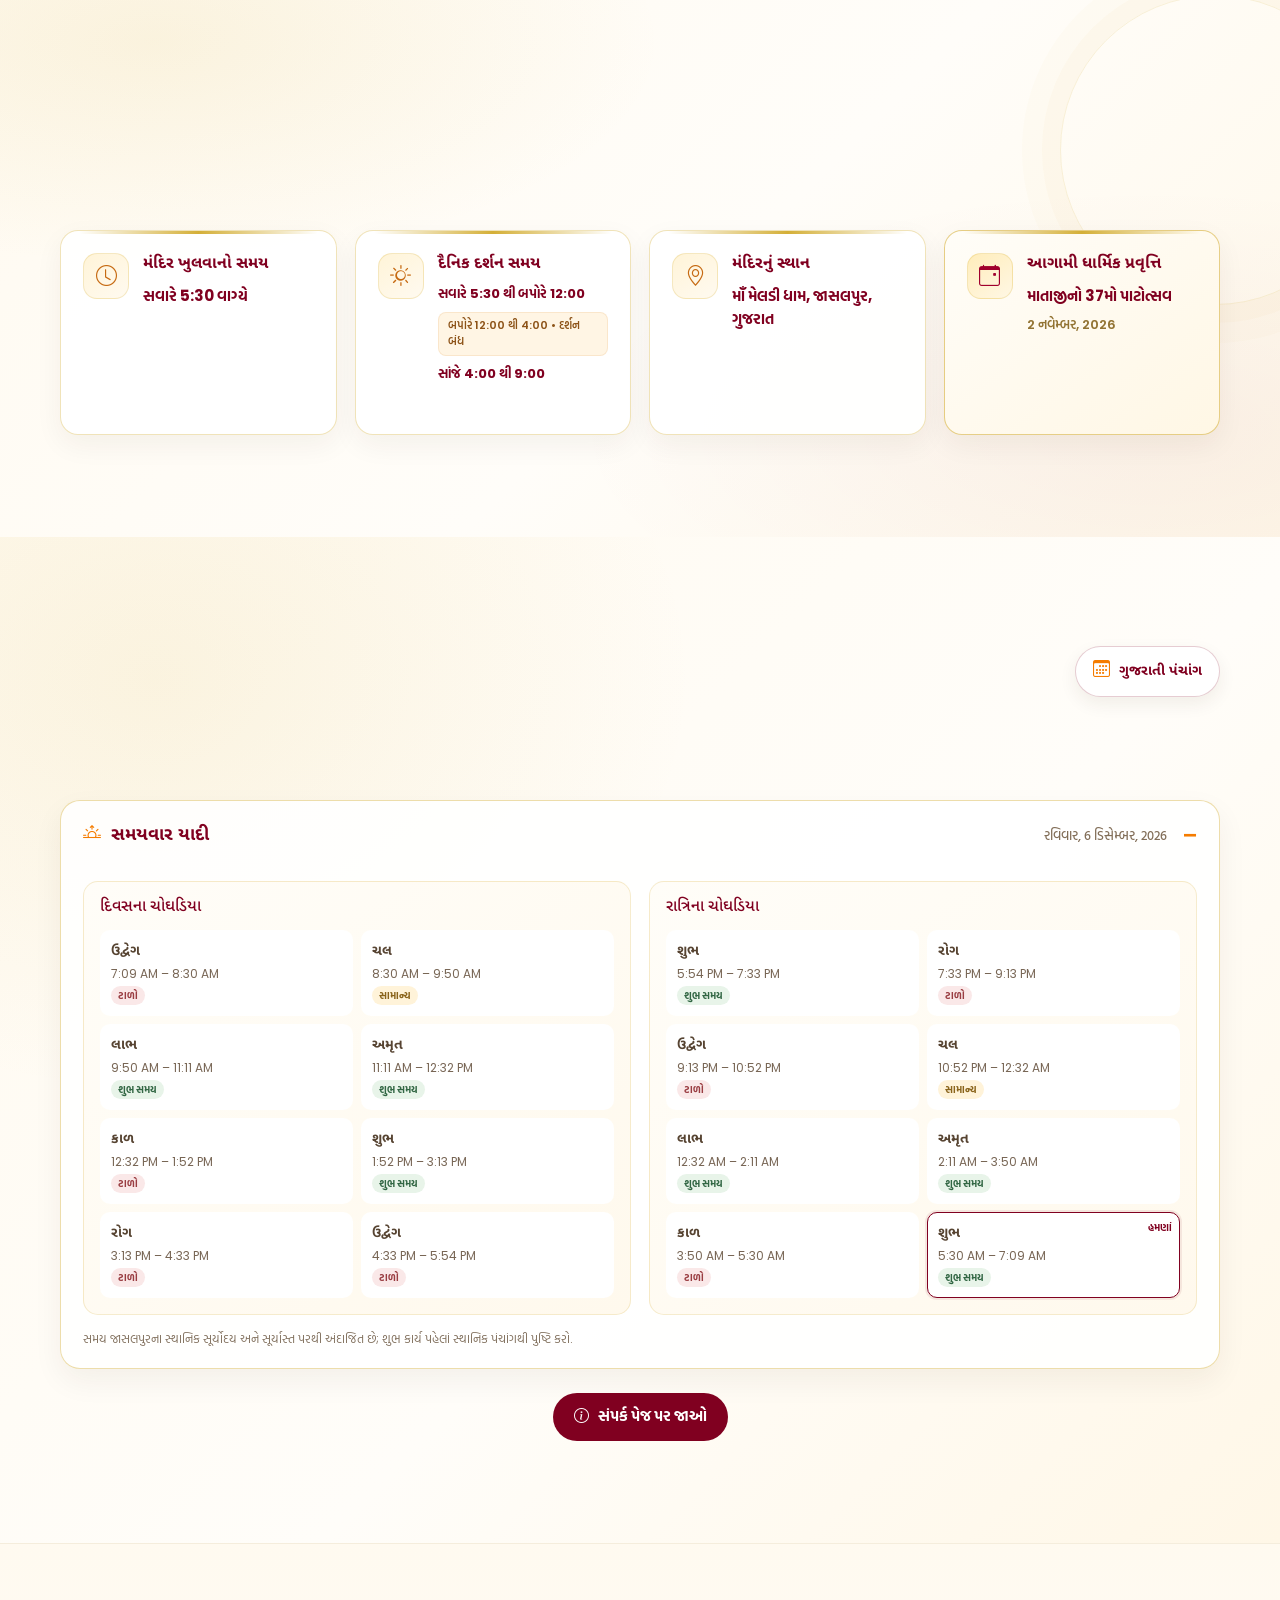
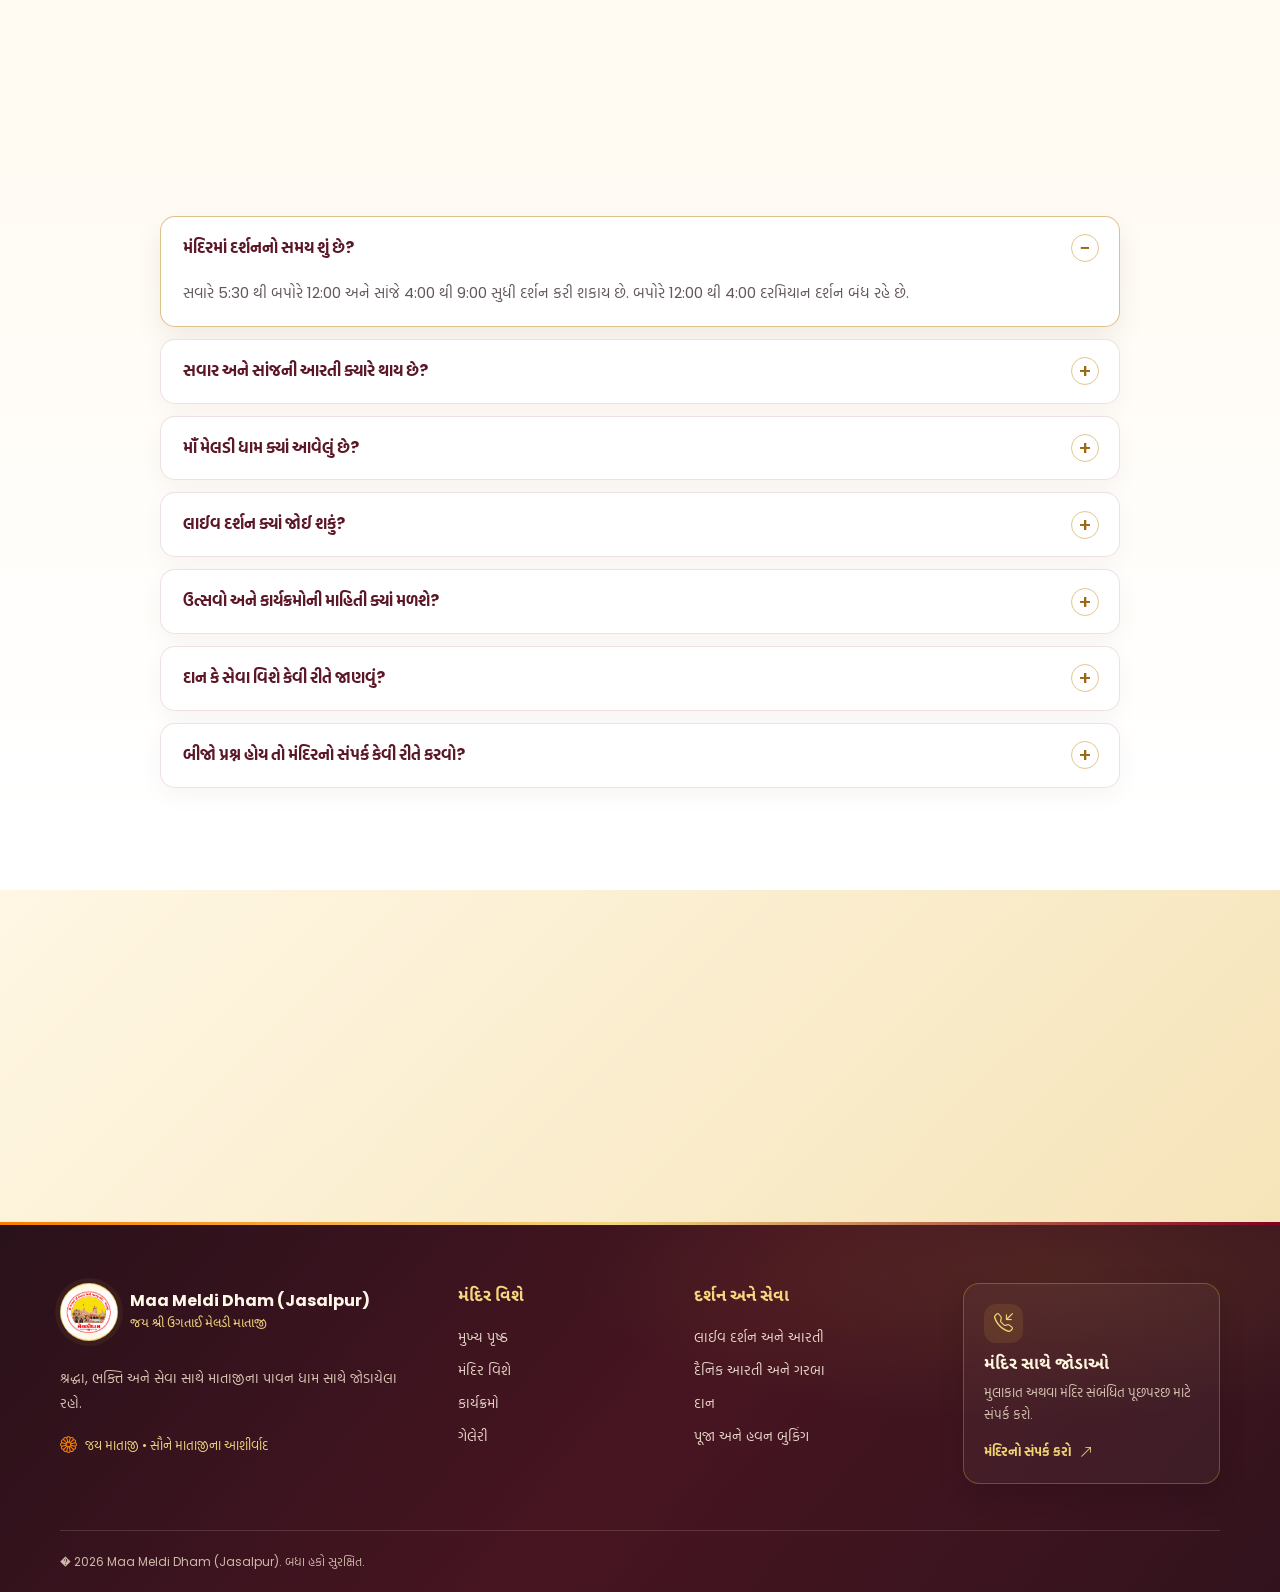
==== commit f16d8422: "update on 05/11/2026" ====
--- a/index.html
+++ b/index.html
@@ -123,7 +123,7 @@
 
     <section class="events-section" id="events">
       <div class="section-wrap"><div class="section-heading section-heading-row reveal"><div><span class="section-eyebrow" data-i18n="eventsEyebrow">???? ?????</span><h2 data-i18n="eventsTitle">हिन्दी ??? ગુજરાતી???</h2><p data-i18n="eventsIntro">????? ગુજરાતી????? हिन्दी ????? ????? हिन्दी ??? ??? ગુજરાતી.</p></div><a class="text-link" href="events.html"><span data-i18n="eventsAll">??? ગુજરાતી??? ???</span><i class="bi bi-arrow-right"></i></a></div>
-        <div class="event-grid"><article class="event-card reveal"><div class="event-art event-art-one"><img src="assets/image/Maa%20Event.jpeg" alt="માતાજીનો 37મો પાટોત્સવ, માઁ મેલડી ધામ જાસલપુર" loading="lazy"></div><div class="event-body"><span class="event-tag" data-i18n="patotsavDate">2 નવેમ્બર, 2026</span><h3 data-i18n="eventOne">????? ????? ?????</h3><p data-i18n="patotsavDescription">માતાજીના પાટોત્સવની ઉજવણી. સમયની વિગતો મંદિર તરફથી મળશે.</p><a href="events.html" class="text-link"><span data-i18n="moreInfo">??? हिन्दी</span><i class="bi bi-arrow-right"></i></a></div></article><article class="event-card reveal"><div class="event-art event-art-two"><i class="bi bi-brightness-high"></i></div><div class="event-body"><span class="event-tag" data-i18n="datePending">ગુજરાતી हिन्दी ????</span><h3 data-i18n="eventTwo">???? ??? ??? हिन्दी</h3><p data-i18n="eventPending">ગુજરાતી???? ????? ????? ????? ગુજરાતી.</p><a href="events.html" class="text-link"><span data-i18n="moreInfo">??? हिन्दी</span><i class="bi bi-arrow-right"></i></a></div></article><article class="event-card reveal"><div class="event-art event-art-three"><i class="bi bi-people-fill"></i></div><div class="event-body"><span class="event-tag" data-i18n="datePending">ગુજરાતી हिन्दी ????</span><h3 data-i18n="eventThree">हिन्दी ???? ગુજરાતી??</h3><p data-i18n="eventPending">ગુજરાતી???? ????? ????? ????? ગુજરાતી.</p><a href="events.html" class="text-link"><span data-i18n="moreInfo">??? हिन्दी</span><i class="bi bi-arrow-right"></i></a></div></article></div>
+        <div class="event-grid"><article class="event-card reveal"><div class="event-art event-art-one"><img src="assets/image/Divya.PNG" alt="દિવાળી રાસ-ગરબા — દિવ્યા ચૌધરી, 8 નવેમ્બર 2026" loading="lazy"></div><div class="event-body"><span class="event-tag" data-i18n="eventDivyaDate">8 નવેમ્બર, 2026</span><h3 data-i18n="eventDivya">દિવાળી રાસ-ગરબા — દિવ્યા ચૌધરી</h3><p data-i18n="eventDivyaDesc">દિવાળી નિમિત્તે દિવ્યા ચૌધરીનો રાસ-ગરબા કાર્યક્રમ.</p><a href="events.html" class="text-link"><span data-i18n="moreInfo">વધુ માહિતી</span><i class="bi bi-arrow-right"></i></a></div></article><article class="event-card reveal"><div class="event-art event-art-two"><img src="assets/image/Nitin.PNG" alt="પડતર દિવસ રાસ-ગરબા — પ્રકાશ બારોટ અને નીતિન બારોટ, 9 નવેમ્બર 2026" loading="lazy"></div><div class="event-body"><span class="event-tag" data-i18n="eventNitinDate">9 નવેમ્બર, 2026</span><h3 data-i18n="eventNitin">પડતર દિવસ રાસ-ગરબા — પ્રકાશ બારોટ અને નીતિન બારોટ</h3><p data-i18n="eventNitinDesc">પડતર દિવસ નિમિત્તે પ્રકાશ બારોટ અને નીતિન બારોટનો કાર્યક્રમ.</p><a href="events.html" class="text-link"><span data-i18n="moreInfo">વધુ માહિતી</span><i class="bi bi-arrow-right"></i></a></div></article><article class="event-card reveal"><div class="event-art event-art-three"><img src="assets/image/Kaushik.PNG" alt="બેસતા વર્ષ રાસ-ગરબા — કૌશિક ભરવાડ, 10 નવેમ્બર 2026" loading="lazy"></div><div class="event-body"><span class="event-tag" data-i18n="eventKaushikDate">10 નવેમ્બર, 2026</span><h3 data-i18n="eventKaushik">બેસતા વર્ષ રાસ-ગરબા મહોત્સવ — કૌશિક ભરવાડ</h3><p data-i18n="eventKaushikDesc">દિવાળીના રાસ-ગરબા મહોત્સવમાં કૌશિક ભરવાડનો કાર્યક્રમ.</p><a href="events.html" class="text-link"><span data-i18n="moreInfo">વધુ માહિતી</span><i class="bi bi-arrow-right"></i></a></div></article></div>
       </div>
     </section>
 
